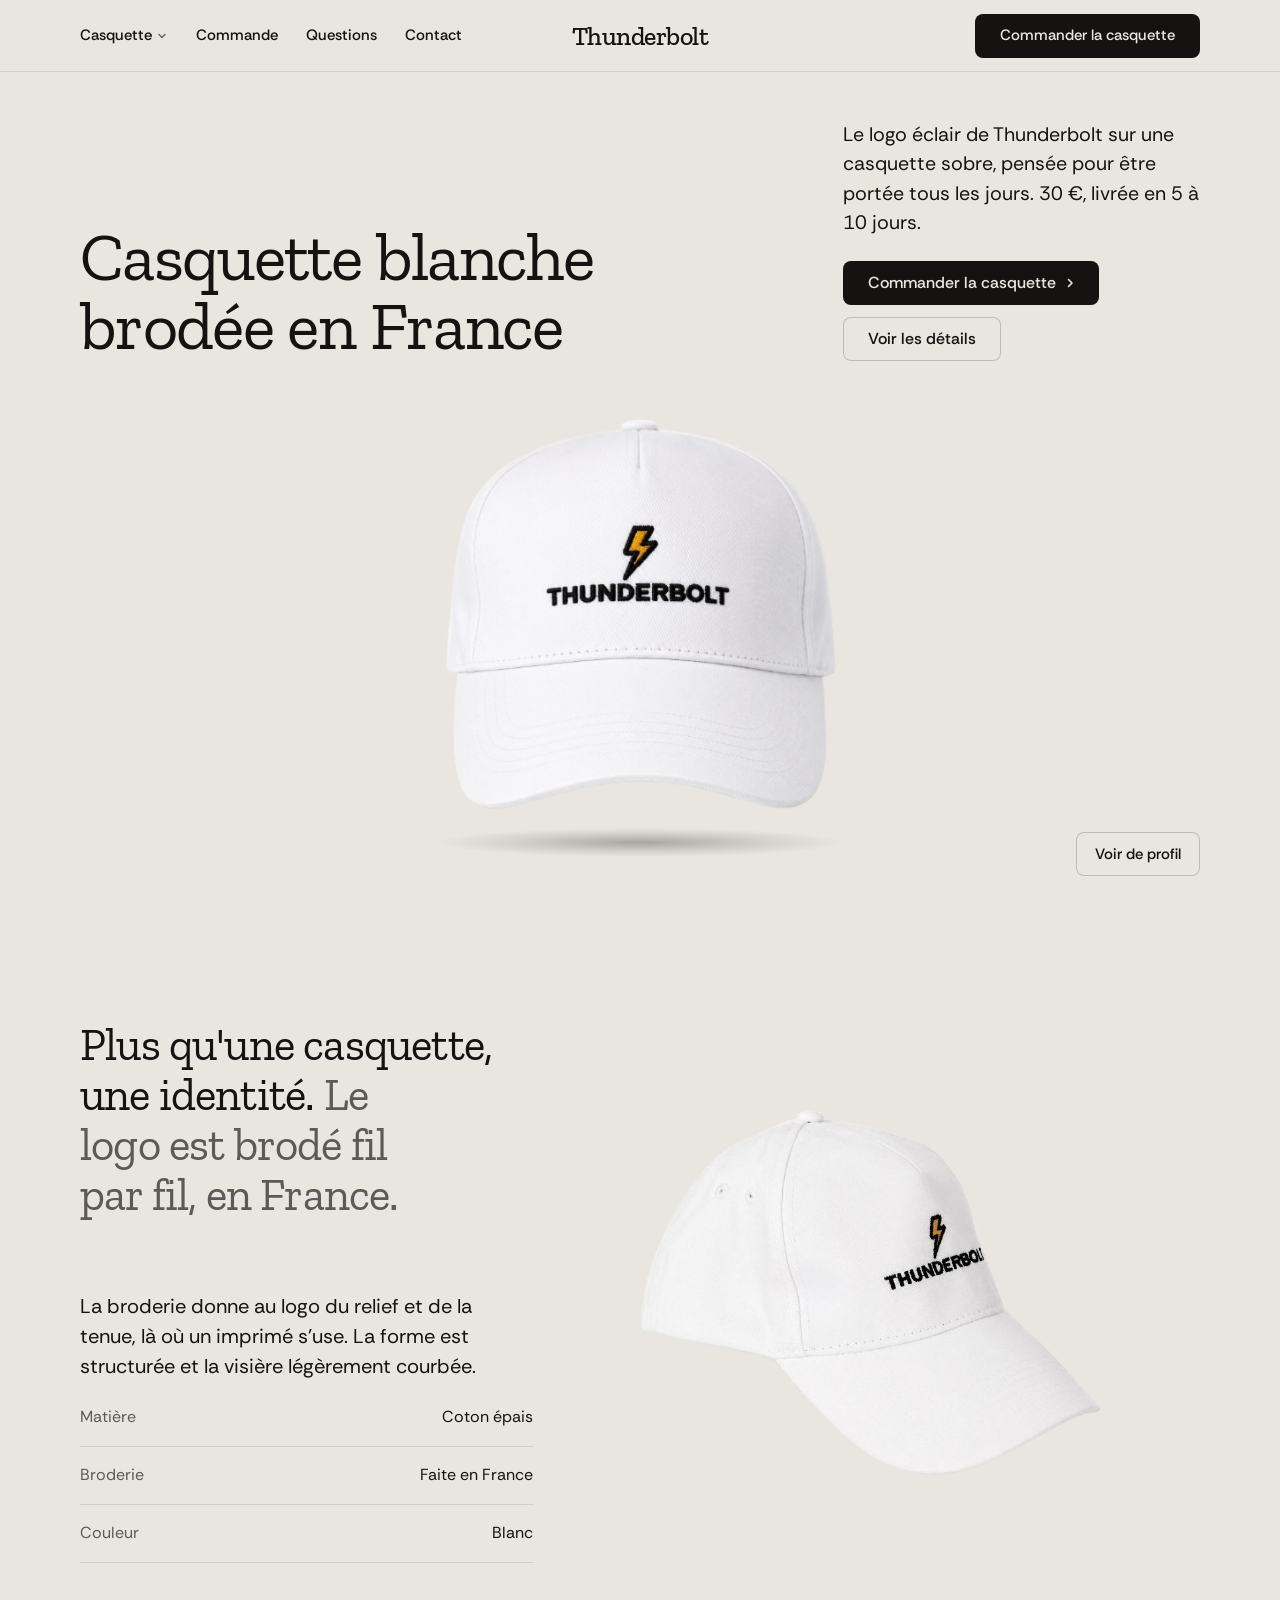
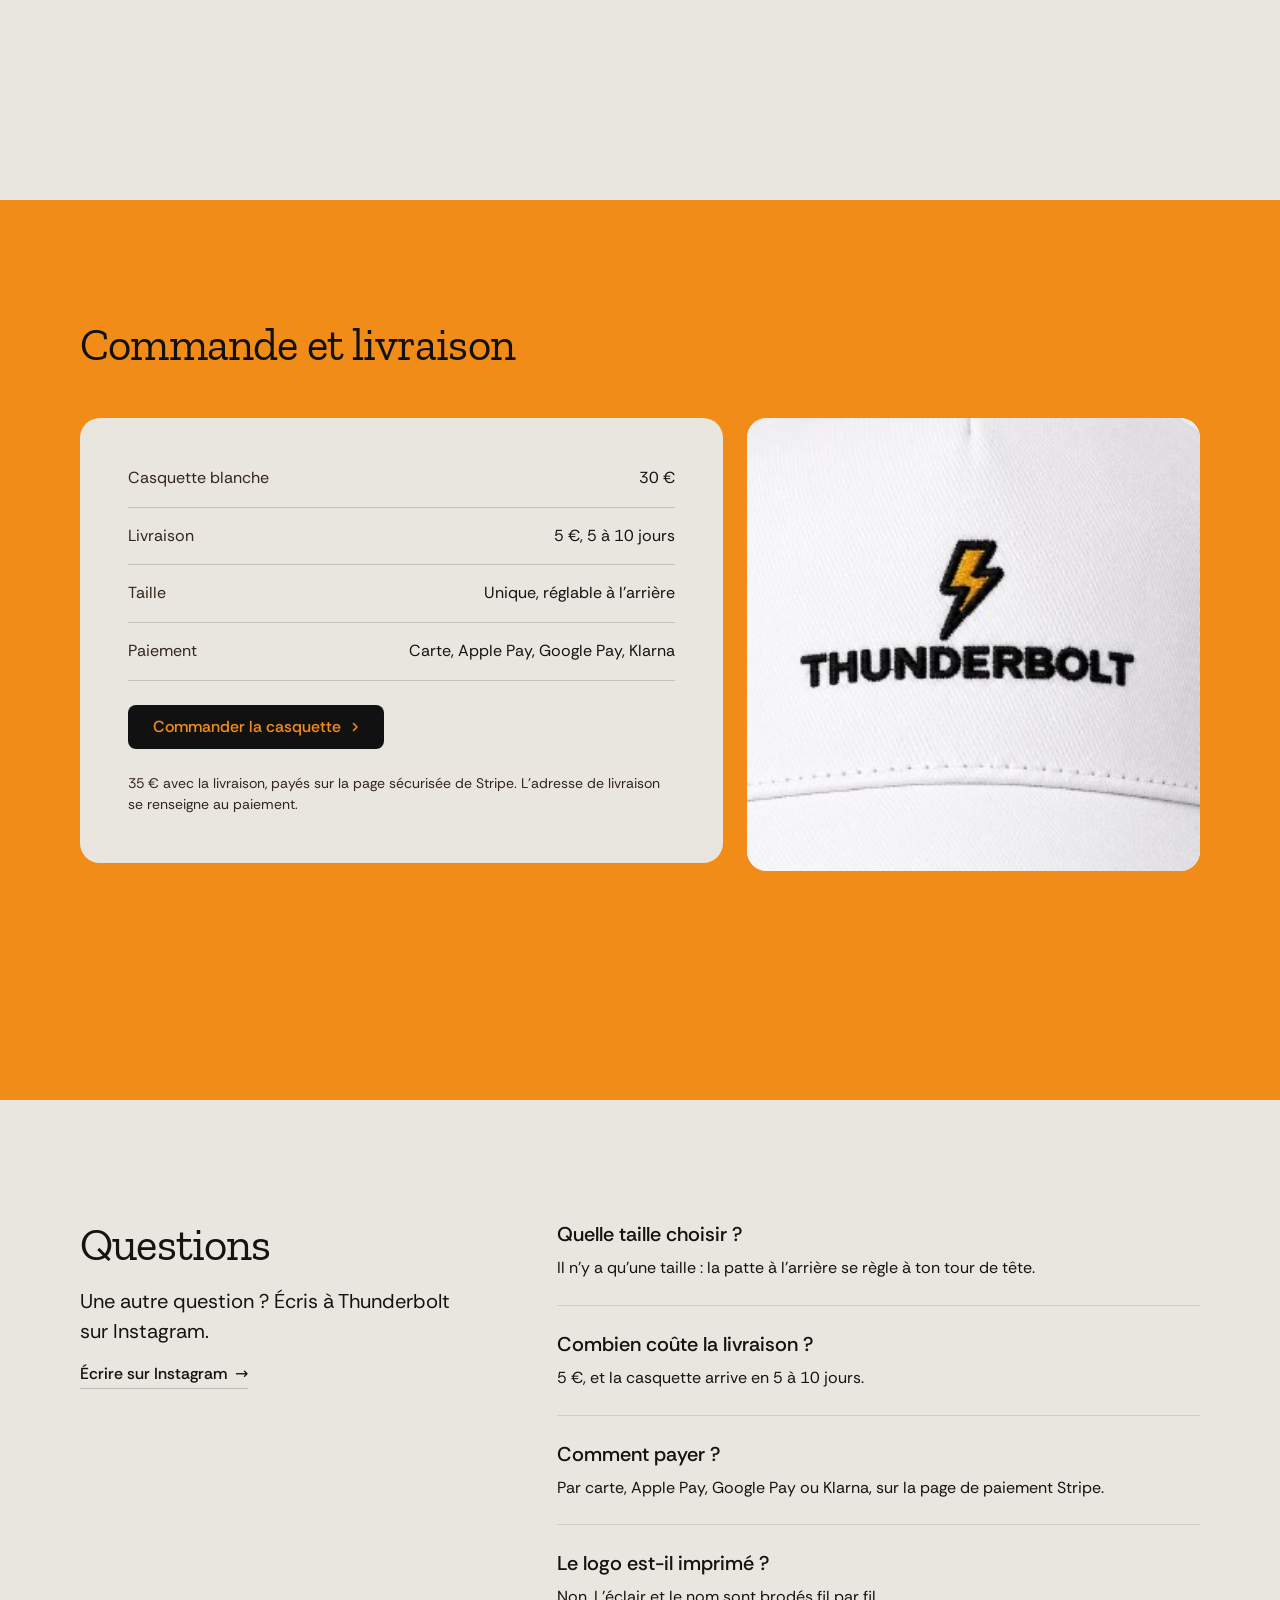
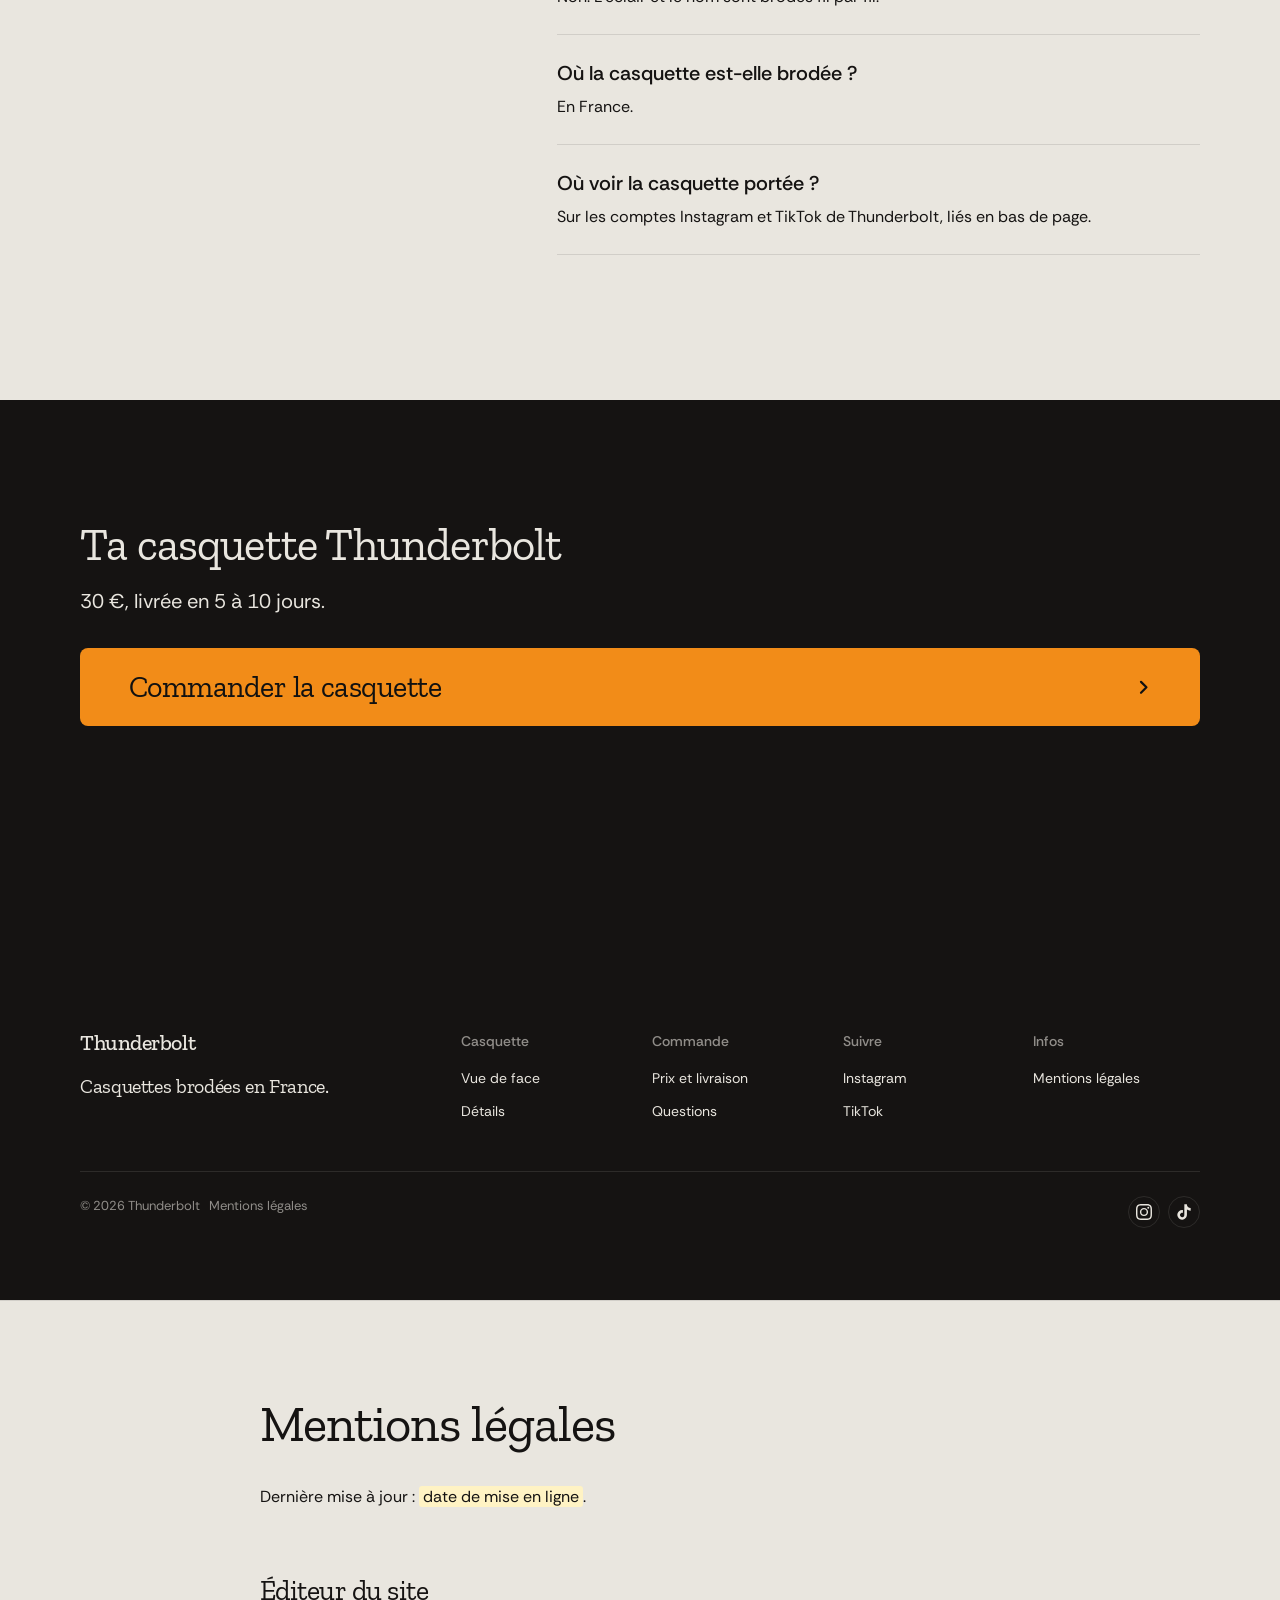
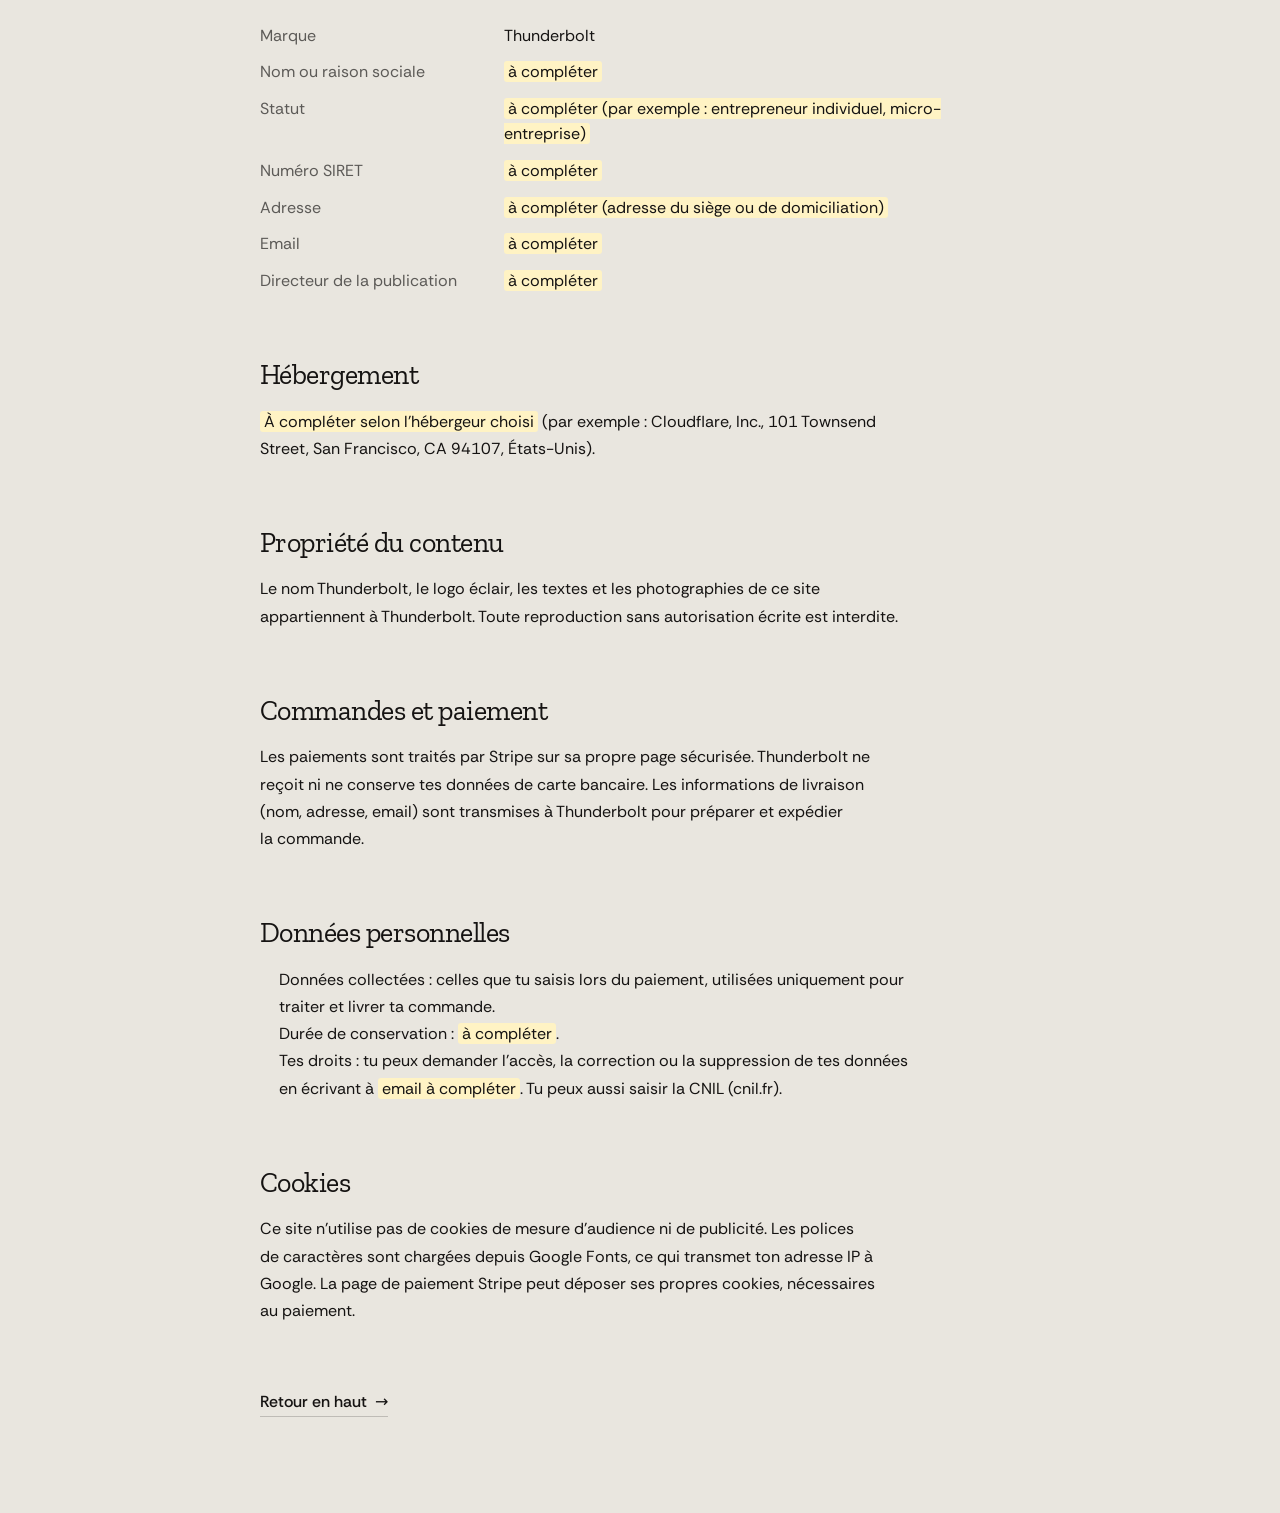
==== index.html @ 4f92c704 "Site de démo Thunderbolt (version v3, fichier unique) Co-Authored-By: Claude Opus 5.5 <noreply@anthr" ====
<!doctype html>
<html lang="fr" data-type="product" data-radius="soft" data-buttons="solid" data-motion>
<head>
<meta charset="utf-8">
<meta name="viewport" content="width=device-width, initial-scale=1, viewport-fit=cover">
<title>Thunderbolt : casquette blanche brodée en France</title>
<meta name="description" content="La casquette Thunderbolt : logo éclair brodé fil par fil, coton épais, taille unique réglable. 30 €, livrée en 5 à 10 jours.">
<meta property="og:type" content="website">
<meta property="og:title" content="Thunderbolt : casquette blanche brodée en France">
<meta property="og:description" content="Logo éclair brodé fil par fil. 30 €, livraison en 5 à 10 jours.">
<meta property="og:image" content="https://demo.shopthunderbolt.com/share.jpg">
<meta name="twitter:card" content="summary_large_image">
<meta name="robots" content="noindex">
<link rel="icon" href="[data-uri]" type="image/svg+xml">
<meta name="theme-color" content="#e9e6df">
<!-- <link rel="canonical" href="https://shopthunderbolt.com/"> once the site replaces the old one -->
<meta name="site-kind" content="other">
<meta name="page-type" content="product">
<style>
@font-face {
  font-family: 'Rethink Sans';
  font-style: normal;
  font-weight: 400 600;
  font-display: swap;
  src: url([data-uri]) format('woff2');
  unicode-range: U+0000-00FF, U+0131, U+0152-0153, U+02BB-02BC, U+02C6, U+02DA, U+02DC, U+0304, U+0308, U+0329, U+2000-206F, U+20AC, U+2122, U+2191, U+2193, U+2212, U+2215, U+FEFF, U+FFFD;
}
@font-face {
  font-family: 'Zilla Slab';
  font-style: normal;
  font-weight: 400;
  font-display: swap;
  src: url([data-uri]) format('woff2');
  unicode-range: U+0000-00FF, U+0131, U+0152-0153, U+02BB-02BC, U+02C6, U+02DA, U+02DC, U+0304, U+0308, U+0329, U+2000-206F, U+20AC, U+2122, U+2191, U+2193, U+2212, U+2215, U+FEFF, U+FFFD;
}
@font-face {
  font-family: 'Zilla Slab';
  font-style: normal;
  font-weight: 500;
  font-display: swap;
  src: url([data-uri]) format('woff2');
  unicode-range: U+0000-00FF, U+0131, U+0152-0153, U+02BB-02BC, U+02C6, U+02DA, U+02DC, U+0304, U+0308, U+0329, U+2000-206F, U+20AC, U+2122, U+2191, U+2193, U+2212, U+2215, U+FEFF, U+FFFD;
}
@font-face {
  font-family: 'Zilla Slab';
  font-style: normal;
  font-weight: 600;
  font-display: swap;
  src: url([data-uri]) format('woff2');
  unicode-range: U+0000-00FF, U+0131, U+0152-0153, U+02BB-02BC, U+02C6, U+02DA, U+02DC, U+0304, U+0308, U+0329, U+2000-206F, U+20AC, U+2122, U+2191, U+2193, U+2212, U+2215, U+FEFF, U+FFFD;
}
</style>
<style>
:root {
--p-bg: #ffffff;
--p-surface: #f4f4f4;
--p-ink: #111111;
--p-muted: #6b6b6b;
--p-accent: #1a4be0;
--p-accent-ink: #ffffff;
--p-action: #1a4be0;
--p-action-ink: #ffffff;
--p-inv-bg: #111111;
--p-inv-surface: #1c1c1c;
--p-inv-ink: #f4f4f4;
--p-inv-muted: #a3a3a3;
--p-inv-accent: #ffffff;
--p-inv-accent-ink: #111111;
--p-inv-action: #ffffff;
--p-inv-action-ink: #111111;
--ground-bg: #d9ccb7; --ground-surface: #e9e0d2; --ground-ink: #2a2622; --ground-muted: #5a534a; --ground-accent: #a8794a;
--font-display: system-ui, -apple-system, "Segoe UI", sans-serif;
--font-text: system-ui, -apple-system, "Segoe UI", sans-serif;
--font-mono: ui-monospace, "SFMono-Regular", Menlo, Consolas, monospace;
--display-weight: 400;
--display-tracking: -0.025em;
--nav: 72px;
--padt: 120px;
--padb: 72px;
--hgap: 48px;
--hpadb: 64px;
--bar: 0px;
--container: 1280px;
--gut: 80px;
--pad: var(--gut);
--gutter: 24px;
--s-1: 4px;  --s-2: 8px;  --s-3: 12px; --s-4: 16px; --s-5: 24px;
--s-6: 32px; --s-7: 48px; --s-8: 64px; --s-9: 96px; --s-10: 128px;
--section: 40px;
--section-band: 56px;
--head-gap: 48px;
--card-pad: 16px;
--card-gap: 16px;
--t-label: 13px;
--t-small: 14px;
--t-body: 16px;
--t-lead: 18px;
--t-card: 18px;
--t-h3: 24px;
--t-h2: clamp(30px, 1.72vw + 23.3px, 48px);
--t-h1: clamp(38px, 3.24vw + 25.4px, 72px);
--t-stat: clamp(28px, .952vw + 24.29px, 38px);
--r-sm: 8px;  --r-md: 12px; --r-lg: 20px; --r-btn: 8px;
--btn-h: 44px;
--btn-h-sm: 36px;
--nav-h: var(--nav);
--icon: 16px;
--ease: cubic-bezier(.2, .8, .2, 1);
--dur: 180ms;
}
html[data-radius="sharp"] { --r-sm: 4px; --r-md: 6px;  --r-lg: 8px;  --r-btn: 4px; }
html[data-radius="soft"]  { --r-sm: 8px; --r-md: 12px; --r-lg: 20px; --r-btn: 8px; }
html[data-radius="round"] { --r-sm: 10px; --r-md: 16px; --r-lg: 24px; --r-btn: 999px; }
html[data-ground="sky"]      { --ground-bg: #c6d3df; --ground-surface: #d6e0e9; --ground-ink: #25303a; --ground-muted: #4d5964; --ground-accent: #3f6a92; }
html[data-ground="sage"]     { --ground-bg: #cdd6c6; --ground-surface: #dce3d6; --ground-ink: #262d24; --ground-muted: #535b51; --ground-accent: #6c8e63; }
html[data-ground="painting"] { --ground-bg: #79a8d6; --ground-surface: #a6c4e2; --ground-ink: #16212c; --ground-muted: #273949; --ground-accent: #9c9b3c; }
html[data-radius] .card { --c-r: var(--r-lg); }
html[data-radius] .panel { --p-r: var(--r-md); }
@media (max-width: 639px) {
:root { --nav: 56px; --padt: 96px; --padb: 48px; --hgap: 40px; --hpadb: 24px; --gut: 24px; --gutter: 12px; --card-gap: 12px; --head-gap: 32px; }
}
@media (min-width: 640px) {
:root { --gut: 48px; --section: 48px; --section-band: 72px; --card-pad: 24px; }
}
@media (min-width: 1024px) {
:root { --gut: 80px; --section: 56px; --section-band: 96px; --card-gap: 24px;
--t-lead: 20px; --t-card: 20px; --t-h3: 28px; }
html[data-type="place"] { --gut: 120px; --container: 1200px; }
}
:root[data-type="place"] {
--hgap: 40px;
--t-h1: clamp(32px, 1.524vw + 26.06px, 48px);
--t-h2: clamp(24px, .762vw + 21px, 32px);
--t-h3: clamp(20px, .381vw + 18.51px, 24px);
--r-sm: 2px; --r-md: 0px; --r-lg: 0px; --r-btn: 2px;
}
:root[data-type="place"] :is(h1, .t-h1) { line-height: 1.104; }
:root[data-type="place"] :is(h2, .t-h2) { line-height: 1.25; }
@media (max-width: 639px) {
:root[data-type="place"] { --hgap: 24px; }
:root[data-type="place"] :is(h1, .t-h1) { line-height: 1.156; }
}
:root, .ground-base {
--bg: var(--p-bg); --surface: var(--p-surface); --ink: var(--p-ink); --muted: var(--p-muted);
--accent: var(--p-accent); --accent-ink: var(--p-accent-ink); --card: var(--p-surface);
--action: var(--p-action); --action-ink: var(--p-action-ink);
}
.ground-surface {
--bg: var(--p-surface); --surface: var(--p-bg); --ink: var(--p-ink); --muted: var(--p-muted);
--accent: var(--p-accent); --accent-ink: var(--p-accent-ink); --card: var(--p-bg);
--action: var(--p-action); --action-ink: var(--p-action-ink);
}
.ground-inverse {
--bg: var(--p-inv-bg); --surface: var(--p-inv-surface); --ink: var(--p-inv-ink); --muted: var(--p-inv-muted);
--accent: var(--p-inv-accent); --accent-ink: var(--p-inv-accent-ink); --card: var(--p-inv-surface);
--action: var(--p-inv-action); --action-ink: var(--p-inv-action-ink);
}
:root, .ground-base, .ground-surface, .ground-inverse {
--line: color-mix(in oklab, var(--ink) 11%, transparent);
--line-strong: color-mix(in oklab, var(--ink) 20%, transparent);
--fx-bg: var(--bg); --fx-surface: var(--surface); --fx-ink: var(--ink); --fx-muted: var(--muted);
--fx-accent: var(--accent); --fx-accent-ink: var(--accent-ink);
--ui-font: var(--font-text); --ui-mono: var(--font-mono); --ui-radius: var(--r-md);
}
.ground-base, .ground-surface, .ground-inverse { background: var(--bg); color: var(--ink); }
*, *::before, *::after { box-sizing: border-box; }
html { -webkit-text-size-adjust: 100%; scroll-padding-top: 0; scroll-behavior: auto; margin: 0; }
body {
margin: 0; background: var(--bg); color: var(--ink);
font: 400 var(--t-body)/1.55 var(--font-text);
-webkit-font-smoothing: antialiased; text-rendering: optimizeLegibility; overflow-x: clip;
}
img, svg, video, canvas { display: block; max-width: 100%; }
[hidden] { display: none !important; }
img, video { height: auto; }
a { color: inherit; text-decoration: none; }
button { font: inherit; color: inherit; }
h1, h2, h3, h4, p, ul, ol, figure, blockquote { margin: 0; }
ul, ol { padding: 0; list-style: none; }
h1, h2, h3, h4 {
font-family: var(--font-display); font-weight: var(--display-weight);
letter-spacing: var(--display-tracking); text-wrap: balance; overflow-wrap: break-word;
hyphens: auto; -webkit-hyphens: auto; hyphenate-limit-chars: 10 4 4;
}
h1, .t-h1 { font-size: var(--t-h1); line-height: 1.04; }
h2, .t-h2 { font-size: var(--t-h2); line-height: 1.1; }
h3, .t-h3 { font-size: var(--t-h3); line-height: 1.2; }
h4, .t-card { font-family: var(--font-text); font-weight: 500; font-size: var(--t-card); line-height: 1.3; letter-spacing: -0.01em; }
p { text-wrap: pretty; }
.t-lead  { font-size: var(--t-lead); line-height: 1.5; }
.t-body  { font-size: var(--t-body); line-height: 1.55; }
.t-small { font-size: var(--t-small); line-height: 1.5; }
.t-label { font-size: var(--t-label); font-weight: 500; line-height: 1.4; letter-spacing: 0.01em; }
.t-stat  { font-family: var(--font-display); font-weight: var(--display-weight); font-size: var(--t-stat);
line-height: 1; letter-spacing: var(--display-tracking); font-variant-numeric: tabular-nums; }
.muted { color: var(--muted); }
.mono  { font-family: var(--font-mono); }
.measure { max-width: 62ch; }
:focus-visible { outline: 2px solid var(--action); outline-offset: 2px; border-radius: 2px; }
::selection { background: color-mix(in oklab, var(--accent) 30%, transparent); }
.wrap, .container { width: min(100% - 2 * var(--gut), var(--container)); margin-inline: auto; padding-inline: 0; }
.grid { display: grid; grid-template-columns: repeat(12, minmax(0, 1fr)); column-gap: var(--gutter); row-gap: var(--card-gap); }
.grid > * { min-width: 0; grid-column: 1 / -1; }
.section { padding-block: var(--section); }
main > :is(section, .section), footer.closing {
position: relative; box-sizing: border-box;
height: calc(var(--h, 1) * 100vh); height: calc(var(--h, 1) * 100svh);
padding: var(--padt) 0 calc(var(--padb) + var(--bar));
}
main > :is(section, .section) > :is(.wrap, .container), footer.closing > .wrap { position: relative; z-index: 1; height: 100%; }
main > :is(section, .section) > :is(.wrap, .container):not(.grid) { display: flex; flex-direction: column; }
main > :is(section, .section) > :is(.wrap, .container).grid { align-content: start; }
main > :is(section, .section) > .wrap > .fill { flex: 1 1 0; min-height: 0; }
main > :is(section, .section).g2, footer.closing.g2 { --h: 2; }
main > :is(section, .section).g2 > :is(.wrap, .container), footer.closing.g2 > .wrap { display: grid; grid-template-rows: minmax(0, 1fr) minmax(0, 1fr); row-gap: calc(var(--padt) + var(--padb) + var(--bar)); }
main > :is(section, .section).g2 > :is(.wrap, .container) > *, footer.closing.g2 > .wrap > * { min-height: 0; align-self: start; }
main > :is(section, .section).g2 > :is(.wrap, .container) > :is(.group, .fill) { align-self: stretch; }
.group { display: flex; flex-direction: column; min-height: 0; }
@media (min-width: 1024px) {
main > :is(section, .section).g2 > .wrap > .grid:last-child,
main > :is(section, .section).g2 > .wrap > .group > .grid:last-child { align-self: stretch; flex: 1 1 auto; min-height: 0; }
}
.group > .fill { flex: 1 1 0; min-height: 0; }
@media (min-width: 640px) and (max-width: 1279px) {
main > :is(section, .section):not(.hero, .section--hero), footer.closing {
height: auto; min-height: calc(var(--h, 1) * 100vh); min-height: calc(var(--h, 1) * 100svh);
}
:where(main > :is(section, .section):not(.hero, .section--hero), footer.closing) { display: flex; flex-direction: column; }
main > :is(section, .section):not(.hero, .section--hero) > :is(.wrap, .container), footer.closing > .wrap { flex: 1 0 auto; height: auto; min-height: 0; }
}
@media (max-width: 639px) {
main > :is(section, .section):not(.hero, .section--hero), footer.closing {
height: auto; min-height: calc(var(--hm, var(--h, 1)) * 100vh); min-height: calc(var(--hm, var(--h, 1)) * 100lvh);
}
:where(main > :is(section, .section):not(.hero, .section--hero):has(> :is(.wrap, .container)), footer.closing) {
display: grid; grid-template-columns: minmax(0, 1fr); grid-template-rows: 1fr; grid-auto-rows: auto;
}
main > :is(section, .section):not(.hero, .section--hero) > :is(.wrap, .container), footer.closing > .wrap { height: auto; }
main > :is(section, .section).g2m, footer.closing.g2m { --hm: 2; }
main > :is(section, .section).g2m > :is(.wrap, .container), footer.closing.g2m > .wrap { display: grid; grid-template-rows: minmax(0, 1fr) minmax(0, 1fr); row-gap: calc(var(--padt) + var(--padb) + var(--bar)); }
main > :is(section, .section).g2:not(.g2m) > :is(.wrap, .container) { display: flex; row-gap: var(--s-6); }
main > :is(section, .section).g2:not(.g2m) > :is(.wrap, .container) > :last-child { margin-block: auto; }
main > :is(section, .section).g2:not(.g2m) > :is(.wrap, .container) > * { align-self: stretch; }
}
main > :is(section, .section) > :is(img, video, canvas, picture).layer,
footer.closing > :is(img, video, canvas, picture).layer {
position: absolute; inset: 0; z-index: 0; width: 100%; height: 100%; max-width: none; object-fit: cover; object-position: var(--pos, 50% 50%);
}
main > :is(section, .section) > picture.layer > img { width: 100%; height: 100%; object-fit: cover; }
main > :is(.hero, .section--hero) {
height: 100vh; height: 100svh; min-height: 0;
padding: calc(var(--nav) + var(--photo, 0px) + var(--hgap)) 0 calc(var(--hpadb) + var(--bar));
}
:is(.hero, .section--hero) > .wrap { height: 100%; display: grid; grid-template-rows: minmax(0, 1fr) auto; row-gap: var(--s-7); }
:is(.hero, .section--hero) > .wrap > .hero-text { min-height: 0; }
@media (max-width: 639px) {
main > :is(.hero, .section--hero) { height: auto; min-height: 100vh; min-height: 100svh; }
main > :is(.hero, .section--hero):has(> :is(.wrap, .container)) { display: grid; grid-template-columns: minmax(0, 1fr); grid-template-rows: 1fr; grid-auto-rows: auto; }
main > :is(.hero, .section--hero) > :is(.wrap, .container) { height: auto; }
}
:is(.hero, .section--hero) > .wrap > .hero-strip { grid-row: 2; max-height: 96px; }
@media (max-width: 639px) { :is(.hero, .section--hero) > .wrap > .hero-strip { display: none; } }
.section--hero .section-head { max-width: 860px; }
.hero-text.hero-split { height: 100%; align-items: stretch; }
.hero-split > .hero-copy { align-self: start; }
.hero-split > .hero-visual { position: relative; min-height: 0; height: 100%; }
@media (max-width: 1023px) {
.hero-text.hero-split { display: flex; flex-direction: column; gap: var(--s-6); }
.hero-split > .hero-visual { flex: 1 1 0; min-height: 200px; height: auto; }
}
.hero-copy > * + * { margin-top: var(--s-5); }
.hero-copy > h1:first-child { text-box: trim-start cap alphabetic; }
.hero-copy > .btn-row { margin-top: var(--s-6); }
@media (min-width: 1024px) {
.hero-split > .hero-copy { height: 100%; display: flex; flex-direction: column; }
.hero-split > .hero-copy > .hero-facts { margin-top: auto; }
}
.hero-facts { display: grid; grid-template-columns: repeat(3, minmax(0, 1fr)); gap: var(--s-5) var(--gutter); margin: 0; }
.hero-facts > div { display: grid; gap: var(--s-1); align-content: start; }
.hero-facts dt { font-size: var(--t-small); color: var(--muted); }
.hero-facts dd { margin: 0; font-weight: 500; }
@media (max-width: 1023px) { .hero-facts { display: none; } }
.hero-notice { font-size: var(--t-small); font-weight: 500; color: var(--ink); }
.hero-notice b, .hero-notice strong { font-weight: 500; color: var(--accent); }
.hero-copy > .hero-notice + h1 { margin-top: var(--s-5); }
@media (max-width: 639px) {
.grid > .tile:is(.span-3, .span-4) { grid-column: auto / span 6; }
.grid > .tile:is(.span-3, .span-4):nth-child(odd of .tile):nth-last-child(1 of .tile) { grid-column: 1 / -1; }
.grid > .tile:is(.span-3, .span-4) .tile__head { flex-wrap: wrap; gap: 0 var(--s-2); }
}
@media (max-width: 639px) { .grid:has(> .card--open) { row-gap: var(--s-6); } }
@media (max-width: 639px) { main > :is(section, .section).g2 .card--open > .panel { --p-h: 180px; } }
@media (min-width: 640px) and (max-width: 1023px) {
.grid > .card.span-3:not(:has(> .panel)), .grid > .card.span-6:not(:has(> .panel)) { grid-column: auto / span 6; }
@media (min-width: 720px) {
.grid > .card.span-6:has(> .panel):not(.card--split) { grid-column: auto / span 6; }
.grid > .card.span-6:has(> .panel):not(.card--split):nth-child(odd of .card.span-6):nth-last-child(1 of .card.span-6) { grid-column: 1 / -1; }
}
.grid > .tile:is(.span-3, .span-4, .span-6) { grid-column: auto / span 6; }
.grid > .tile:is(.span-3, .span-4, .span-6):nth-child(odd of .tile):nth-last-child(1 of .tile) { grid-column: 1 / -1; }
}
@media (min-width: 1024px) {
.span-2  { grid-column: auto / span 2; }
.span-3  { grid-column: auto / span 3; }
.span-4  { grid-column: auto / span 4; }
.span-5  { grid-column: auto / span 5; }
.span-6  { grid-column: auto / span 6; }
.span-7  { grid-column: auto / span 7; }
.span-8  { grid-column: auto / span 8; }
.span-9  { grid-column: auto / span 9; }
.span-10 { grid-column: auto / span 10; }
.span-12 { grid-column: auto / span 12; }
.start-1 { grid-column-start: 1; } .start-2 { grid-column-start: 2; } .start-3 { grid-column-start: 3; }
.start-5 { grid-column-start: 5; } .start-6 { grid-column-start: 6; } .start-7 { grid-column-start: 7; }
.start-4 { grid-column-start: 4; } .start-8 { grid-column-start: 8; } .start-9 { grid-column-start: 9; }
.start-10 { grid-column-start: 10; }
.grid--middle, .grid--top { align-items: start; }
}
.grid:is(.grid--middle, .grid--top) > .card { align-self: stretch; }
@media (min-width: 1024px) and (max-width: 1279px) {
.grid > .card.span-4:has(> .panel) { grid-column: auto / span 6; }
.grid > .card.span-8:has(> .panel),
.grid > .card.span-4:has(> .panel):nth-child(odd of .card.span-4):nth-last-child(1 of .card.span-4) { grid-column: 1 / -1; }
}
.section-head { max-width: 760px; margin-bottom: var(--head-gap); display: grid; gap: var(--s-4); }
.section-head--center { text-align: left; justify-items: start; }
.section-head--split { max-width: none; display: flex; align-items: end; justify-content: space-between; gap: var(--s-5); flex-wrap: wrap; }
.section-head--split > div { display: grid; gap: var(--s-4); max-width: 760px; }
.section-head p { color: var(--ink); font-size: var(--t-lead); line-height: 1.5; max-width: 60ch; }
.section-head--row { max-width: none; display: flex; align-items: end; justify-content: space-between; gap: var(--s-5); flex-wrap: wrap; }
.section-head--row > div { display: grid; gap: var(--s-4); max-width: 760px; }
.section--hero .section-head--row { max-width: none; }
.btn {
display: inline-flex; align-items: center; justify-content: center; gap: var(--s-2);
height: var(--btn-h); padding: 0 var(--s-5); border-radius: var(--r-btn); border: 1px solid transparent;
font: 500 var(--t-body)/1 var(--font-text); letter-spacing: 0; white-space: nowrap; cursor: pointer;
transition: background-color var(--dur) var(--ease), color var(--dur) var(--ease), border-color var(--dur) var(--ease), text-decoration-color var(--dur) var(--ease);
}
.btn--primary { background: var(--action); color: var(--action-ink); }
.btn--primary:hover { background: color-mix(in oklab, var(--action) 86%, var(--ink)); }
.ground-brand .btn--primary:hover { background: color-mix(in oklab, var(--action) 88%, var(--bg)); }
.btn--secondary { background: var(--bg); color: var(--ink); border-color: var(--line-strong); }
.btn--secondary:hover { background: color-mix(in oklab, var(--bg) 94%, var(--ink)); border-color: color-mix(in oklab, var(--ink) 35%, transparent); }
.btn--sm { height: var(--btn-h-sm); padding: 0 var(--s-4); font-size: var(--t-small); }
html[data-buttons="pill"] { --r-btn: 999px; }
html[data-buttons="block"] { --r-btn: 2px; --btn-h: 48px; }
html:is([data-buttons="pill"], [data-buttons="tonal"]) .btn--secondary { background: color-mix(in oklab, var(--ink) 8%, var(--bg)); border-color: transparent; }
html:is([data-buttons="pill"], [data-buttons="tonal"]) .btn--secondary:hover { background: color-mix(in oklab, var(--ink) 14%, var(--bg)); border-color: transparent; }
html:is([data-buttons="arrow"], [data-buttons="block"]) .btn--secondary {
background: none; border-color: transparent; padding-inline: var(--s-2);
text-decoration: underline; text-underline-offset: 4px; text-decoration-color: var(--line-strong);
}
html:is([data-buttons="arrow"], [data-buttons="block"]) .btn--secondary:hover { background: none; border-color: transparent; text-decoration-color: currentColor; }
html[data-buttons="pill"] .btn--primary::after,
html[data-buttons="arrow"] :is(.btn--primary, .btn--secondary)::after {
content: ""; flex: none; width: 12px; height: 12px; margin-right: -2px; background: currentColor;
-webkit-mask: var(--btn-glyph) center / contain no-repeat; mask: var(--btn-glyph) center / contain no-repeat;
transition: transform var(--dur) var(--ease);
}
html[data-buttons="pill"] { --btn-glyph: url("data:image/svg+xml,%3Csvg xmlns='http://www.w3.org/2000/svg' viewBox='0 0 12 12'%3E%3Cpath d='M4.5 2.5 8 6l-3.5 3.5' fill='none' stroke='black' stroke-width='1.6' stroke-linecap='round' stroke-linejoin='round'/%3E%3C/svg%3E"); }
html[data-buttons="arrow"] { --btn-glyph: url("data:image/svg+xml,%3Csvg xmlns='http://www.w3.org/2000/svg' viewBox='0 0 12 12'%3E%3Cpath d='M1.5 6h8.5M6.5 2.5 10 6l-3.5 3.5' fill='none' stroke='black' stroke-width='1.5' stroke-linecap='round' stroke-linejoin='round'/%3E%3C/svg%3E"); }
@media (hover: hover) and (pointer: fine) { html:is([data-buttons="pill"], [data-buttons="arrow"]) .btn:hover::after { transform: translateX(3px); } }
.btn:active { transform: translateY(1px) scale(.985); }
.btn--arrow::after { content: "\2192"; transition: transform var(--dur) var(--ease); }
@media (hover: hover) and (pointer: fine) { .btn--arrow:hover::after { transform: translateX(3px); } }
.m-arrow { flex: none; width: 12px; height: 12px; margin-right: -2px; overflow: visible;
fill: none; stroke: currentColor; stroke-width: 1.6; stroke-linecap: round; stroke-linejoin: round; }
.btn--xl .m-arrow { width: 0.62em; height: 0.62em; stroke-width: 1.4; }
:is(.btn, .link, .pill):has(> .m-arrow)::after { content: none; display: none; }
.btn-row { display: flex; flex-wrap: wrap; gap: var(--s-3); align-items: center; }
.section-head--center .btn-row { justify-content: center; }
@media (max-width: 639px) {
.btn-row { flex-direction: column; align-items: stretch; width: 100%; justify-self: stretch; }
.btn-row > .btn--secondary { background: none; border-color: transparent; text-decoration: underline; text-underline-offset: 4px; text-decoration-color: var(--line-strong); }
.section-head--split > .btn { width: 100%; }
}
.link { display: inline-flex; align-items: center; gap: var(--s-2); font-weight: 500; color: var(--ink);
text-decoration: underline; text-decoration-color: var(--line-strong); text-underline-offset: 4px;
transition: text-decoration-color var(--dur) var(--ease); }
.link:hover { text-decoration-color: currentColor; }
.link::after { content: "\2192"; display: inline-block; text-decoration: none; transition: transform var(--dur) var(--ease); }
@media (hover: hover) and (pointer: fine) { .link:hover::after { transform: translateX(3px); } }
.pill { display: inline-flex; align-items: center; gap: var(--s-2); height: 32px; padding: 0 var(--s-3);
border-radius: 999px; border: 1px solid var(--line); background: var(--card);
font-size: var(--t-label); color: var(--ink); }
.pill .muted { color: var(--muted); }
.card {
display: flex; flex-direction: column; gap: var(--s-2); min-width: 0;
background: var(--card); border: 1px solid var(--line); border-radius: var(--r-lg); padding: var(--card-pad);
}
.card > h3, .card > h4, .card--plan h3 { font-family: var(--font-text); font-weight: 500; font-size: var(--t-card); line-height: 1.3; letter-spacing: -0.01em; }
.card > p { color: var(--ink); font-size: var(--t-body); max-width: 52ch; }
.card.card--open { --c-pad: 0px; background: none; border: 0; box-shadow: none; padding: 0; overflow: visible; }
.card.card--open > .panel { margin: var(--s-5) 0 0; border-radius: var(--r-lg); }
.card.card--open > .panel--top { margin: 0 0 var(--s-5); }
.card--plan.is-featured { border-color: var(--action); box-shadow: inset 0 0 0 1px var(--action); }
.card.card--plan { gap: var(--s-4); }
:not(.card) > .panel { border-radius: var(--p-r, var(--r-md)); }
.menu-card .panel { --p-h: 160px; }
.frame {
position: relative; isolation: isolate; overflow: clip; display: flex; align-items: center; justify-content: center;
background: var(--surface); border-radius: var(--r-lg); border: 1px solid var(--line);
padding: clamp(var(--s-4), 4vw, var(--s-7));
}
.frame::before { content: ""; flex: none; width: 0; padding-top: var(--ratio, 0px); }
.frame > :not(canvas, .stage, .loop-pause, .frame__fx, .frame__img, [data-print], [data-scene], .print3d) { position: relative; max-width: 100%; min-width: 0; }
.frame--photo { padding: 0; border: 0; }
.frame--fill { height: 100%; }
@media (max-width: 1023px) {
.grid.fill:has(> .frame--fill) { display: flex; flex-direction: column; gap: var(--s-6); }
.grid.fill > .frame--fill { flex: 1 1 0; height: auto; min-height: 200px; }
}
.split-col { display: flex; flex-direction: column; gap: var(--s-5); }
@media (min-width: 1024px) { .split-col { height: 100%; } .split-col > .split-col__end { margin-top: auto; } }
:is(.frame, .panel) > .frame__img { position: absolute; inset: 0; z-index: 0; width: 100%; height: 100%; max-width: none; object-fit: cover; }
.frame--portrait { --ratio: 125%; }
.frame--stage { --ratio: 50%; }
@media (max-width: 639px) { .frame--stage, .frame--portrait { --ratio: 120%; } }
.frame--hero { padding: clamp(24px, 5vw, 64px); }
.frame--split { --ratio: 80%; }
.frame--square { --ratio: 100%; }
.frame--cta { min-height: 420px; }
.frame--cta, .frame--lit {
border-color: transparent; background: var(--ground-bg); color: var(--ground-ink);
--bg: var(--ground-surface); --surface: var(--ground-surface); --ink: var(--ground-ink); --muted: var(--ground-muted);
--action: var(--ground-ink); --action-ink: var(--ground-surface);
--line: color-mix(in oklab, var(--ground-ink) 12%, transparent); --line-strong: color-mix(in oklab, var(--ground-ink) 24%, transparent);
}
.frame > .frame__fx { position: absolute; inset: 0; z-index: 0; }
html:not([data-tone="dark"]) :is(.frame--cta, .frame--lit, .footer--statement) { --action: var(--p-action); --action-ink: var(--p-action-ink); }
.frame--photo:has(> .card) { padding: clamp(var(--s-5), 5vw, var(--s-8)) clamp(var(--s-4), 4vw, var(--s-7)); }
.frame--photo > .card { position: relative; z-index: 1; width: min(100%, 480px); }
.frame--cta > .frame__fx { opacity: .85; }
.frame--lit > .frame__text { z-index: 2; align-self: flex-end; margin-right: auto; width: min(100%, 360px); display: grid; gap: var(--s-5); }
.frame--lit { --ratio: 50%; }
@media (max-width: 639px) { .frame--lit { --ratio: 150%; } .frame--lit > .frame__text { align-self: flex-start; } }
@media (max-width: 639px) { .frame--split { --ratio: 100%; } }
.frame > .stage > .at-rise { --ax: max(24px, calc(50% - var(--w, 64%) / 2)); }
.frame--hero > .stage > .at-rise { --ax: max(24px, calc(50% - var(--pair, var(--w, 64%)) / 2)); }
.frame--hero > .stage > .at-over { --bx: max(24px, calc(50% - var(--pair, 800px) / 2)); }
@media (max-width: 1023px) { .frame--hero > .stage > .at-rise { --ax: max(24px, calc(50% - var(--w, 64%) / 2)); } }
.frame:has(> .stage) { padding: 0; }
.frame--hero:has(> .stage) { aspect-ratio: 16 / 7; }
@media (max-width: 1023px) {
.frame--hero:has(> .stage) { aspect-ratio: 3 / 2; }
}
@media (min-width: 640px) and (max-width: 1023px) and (orientation: portrait) {
.frame--hero:has(> .stage) { aspect-ratio: 4 / 3; }
}
@media (max-width: 1023px) {
.frame--hero > .stage > :is(.at-over, .at-over-l) { display: none; }
}
@media (min-width: 1024px) and (max-width: 1279px) {
.frame--split > .stage > :is(.at-over, .at-over-l) { display: none; }
}
@media (max-width: 639px) {
.frame--hero:has(> .stage) { aspect-ratio: 1; }
.frame > .stage > :is(.at-over, .at-over-l) { display: none; }
}
.stage > .at-center { width: calc(100% - 48px); max-width: var(--w, 288px); }
.stage > .at-center > :is([data-ui], .ui) { width: 100%; max-width: none; }
.stage > .to-edge > .ui-doc > .ui-doc__page { min-height: 100%; }
.hero-stage { container: hero-stage / inline-size; width: 100%; }
.hero-stage__row { display: flex; align-items: center; justify-content: center; gap: var(--s-5); }
.hero-stage__row > * { flex: none; max-width: 100%; }
@container hero-stage (max-width: 1060px) { .hero-stage__row > :nth-child(n + 3) { display: none; } }
@container hero-stage (max-width: 740px)  { .hero-stage__row > :nth-child(n + 2) { display: none; } }
.loop-pause {
position: absolute; right: 12px; bottom: 12px; z-index: 6; display: grid; place-items: center;
width: 32px; height: 32px; margin: 0; padding: 0; border-radius: 50%; cursor: pointer;
border: 1px solid color-mix(in oklab, var(--ink) 16%, transparent); background: var(--bg); color: var(--ink);
box-shadow: 0 1px 2px rgb(0 0 0 / .12), 0 4px 12px -4px rgb(0 0 0 / .28);
}
.loop-pause::before { content: ""; position: absolute; inset: -6px; border-radius: 50%; }
.loop-pause svg { width: 14px; height: 14px; fill: currentColor; }
@media (prefers-reduced-motion: reduce) { .loop-pause { display: none; } }
.nav {
position: fixed; inset: 0 0 auto 0; z-index: 50; height: var(--nav);
background: var(--bg); color: var(--ink); border-bottom: 1px solid var(--line);
}
.nav__bar { height: 100%; display: flex; align-items: center; gap: var(--s-8); }
.nav__logo { display: inline-flex; align-items: center; gap: var(--s-2); font: 500 22px/1 var(--font-display); letter-spacing: -0.02em; flex: none; }
@media (max-width: 639px) { .nav__logo { font-size: 20px; } }
.nav__logo svg, .nav__logo img { height: 24px; width: auto; }
.mark { display: inline-block; flex: none; width: 22px; height: 22px; background: var(--accent);
-webkit-mask: var(--mark) center / contain no-repeat; mask: var(--mark) center / contain no-repeat; }
.mark[data-mark="dots"]  { --mark: url("data:image/svg+xml,%3Csvg xmlns='http://www.w3.org/2000/svg' viewBox='0 0 24 24'%3E%3Ccircle cx='6.5' cy='6.5' r='4.5'/%3E%3Ccircle cx='17.5' cy='6.5' r='4.5'/%3E%3Ccircle cx='6.5' cy='17.5' r='4.5'/%3E%3Crect x='13' y='13' width='9' height='9' rx='1.5'/%3E%3C/svg%3E"); }
.mark[data-mark="arc"]   { --mark: url("data:image/svg+xml,%3Csvg xmlns='http://www.w3.org/2000/svg' viewBox='0 0 24 24'%3E%3Cpath d='M2.5 21.5V12a9.5 9.5 0 0 1 19 0v9.5h-6V12a3.5 3.5 0 0 0-7 0v9.5z'/%3E%3C/svg%3E"); }
.mark[data-mark="ring"]  { --mark: url("data:image/svg+xml,%3Csvg xmlns='http://www.w3.org/2000/svg' viewBox='0 0 24 24'%3E%3Cpath fill-rule='evenodd' d='M12 2a10 10 0 1 1 0 20 10 10 0 0 1 0-20zm0 5.5a4.5 4.5 0 1 0 0 9 4.5 4.5 0 0 0 0-9z'/%3E%3C/svg%3E"); }
.mark[data-mark="petal"] { --mark: url("data:image/svg+xml,%3Csvg xmlns='http://www.w3.org/2000/svg' viewBox='0 0 24 24'%3E%3Ccircle cx='12' cy='6.6' r='5'/%3E%3Ccircle cx='17.4' cy='12' r='5'/%3E%3Ccircle cx='12' cy='17.4' r='5'/%3E%3Ccircle cx='6.6' cy='12' r='5'/%3E%3Ccircle cx='12' cy='12' r='4'/%3E%3C/svg%3E"); }
.mark[data-mark="leaf"]  { --mark: url("data:image/svg+xml,%3Csvg xmlns='http://www.w3.org/2000/svg' viewBox='0 0 24 24'%3E%3Cpath d='M3 21C3 10 10 3 21 3c0 11-7 18-18 18z'/%3E%3C/svg%3E"); }
.mark[data-mark="stack"] { --mark: url("data:image/svg+xml,%3Csvg xmlns='http://www.w3.org/2000/svg' viewBox='0 0 24 24'%3E%3Crect x='2' y='2.5' width='20' height='5.5' rx='2.75'/%3E%3Crect x='2' y='9.25' width='14' height='5.5' rx='2.75'/%3E%3Crect x='2' y='16' width='8' height='5.5' rx='2.75'/%3E%3C/svg%3E"); }
.mark.mark--initial { -webkit-mask: none; mask: none; display: inline-grid; place-items: center; border-radius: calc(var(--r-sm) * 0.75);
color: var(--accent-ink); font: var(--display-weight, 400) 13px/1 var(--font-display); letter-spacing: 0; }
.footer__mark .mark, .footer .nav__logo .mark { width: 0.8em; height: 0.8em; margin-right: 0.18em; vertical-align: -0.04em; }
.footer__mark .mark--initial, .footer .nav__logo .mark--initial { width: 1em; height: 1em; font-size: 0.6em; }
.nav--split .nav__logo .mark--initial { width: 26px; height: 26px; font-size: 15px; }
.nav__links { display: flex; align-self: stretch; gap: var(--s-1); flex: 1; min-width: 0; }
.nav__item { display: flex; align-items: center; height: 100%; }
.nav__link {
position: relative; display: inline-flex; align-items: center; gap: var(--s-1); height: 36px; padding: 0 var(--s-3); border-radius: var(--r-sm);
font-size: 15px; font-weight: 500; color: var(--ink); white-space: nowrap; transition: background-color var(--dur) var(--ease), color var(--dur) var(--ease);
}
@media (min-width: 1024px) and (max-width: 1279px) {
.nav__bar { gap: var(--s-6); }
.nav__link { padding: 0 var(--s-2); }
.nav__link::before, .nav__link[aria-current="page"]::after { left: var(--s-2); right: var(--s-2); }
.nav__links { gap: 0; }
}
.nav__link::before { content: ""; position: absolute; left: var(--s-3); right: var(--s-3); bottom: -2px; height: 2px; border-radius: 2px; background: currentColor;
transform: scaleX(0); transform-origin: right; transition: transform var(--dur) var(--ease); pointer-events: none; }
.nav__link:hover::before, .nav__link:focus-visible::before, .nav__item:hover > .nav__link::before, .nav__item:focus-within > .nav__link::before { transform: scaleX(1); transform-origin: left; }
.nav__actions > .nav__link::before { left: var(--s-2); right: var(--s-2); }
.nav__link .chev { width: 12px; height: 12px; opacity: .6; transition: transform var(--dur) var(--ease); }
.nav__link[aria-current="page"]::after { content: ""; position: absolute; left: var(--s-3); right: var(--s-3); bottom: -2px; height: 2px; border-radius: 2px; background: currentColor; }
.nav__expand { display: none; }
.nav__actions { display: flex; align-items: center; gap: var(--s-4); flex: none; }
.nav__actions .btn { height: var(--btn-h); padding-inline: var(--s-5); font-size: 15px; }
.nav__actions > .nav__link { padding-inline: var(--s-2); }
.nav__toggle { display: none; }
.nav__menu {
position: absolute; left: 0; right: 0; top: 100%; background: var(--bg); color: var(--ink);
border-top: 1px solid var(--line); border-bottom: 1px solid var(--line);
padding: var(--s-7) 0 var(--s-8); opacity: 0; visibility: hidden; transform: translateY(-6px);
transition: opacity 120ms var(--ease), transform 120ms var(--ease), visibility 0s linear 120ms;
}
@media (min-width: 1024px) {
.nav__item:hover > .nav__menu, .nav__item:focus-within > .nav__menu {
opacity: 1; visibility: visible; transform: none; transition-duration: 200ms, 200ms, 0s; transition-delay: 150ms, 150ms, 150ms;
}
.nav__item:hover > .nav__link .chev, .nav__item:focus-within > .nav__link .chev { transform: rotate(180deg); }
}
.menu-col { display: grid; gap: var(--s-2); align-content: start; }
.menu-col > .t-label { color: var(--muted); margin-bottom: var(--s-2); }
.menu-col a { display: grid; gap: var(--s-1); padding: var(--s-2) 0; font-weight: 500; }
.menu-col a span { font-weight: 400; color: var(--muted); font-size: var(--t-small); }
.menu-col a:hover { color: var(--action); }
.menu-card { display: grid; gap: var(--s-3); }
.menu-card .panel { --ratio: 56.25%; }
@media (max-width: 1023px) {
.nav__links, .nav__actions { display: none; }
.nav__toggle {
display: inline-grid; place-items: center; margin-left: auto; width: 44px; height: 44px; border-radius: var(--r-btn);
border: 1px solid var(--line-strong); background: transparent; color: var(--ink); cursor: pointer; flex: none;
}
.nav.is-open .nav__links {
display: flex; flex-direction: column; position: fixed; top: var(--nav); left: 0; right: 0; bottom: 0;
padding: var(--s-4) var(--gut) calc(var(--btn-h) * 2 + 56px); background: var(--bg); overflow-y: auto; gap: 0;
}
.nav.is-open .nav__item { display: grid; grid-template-columns: 1fr auto; height: auto; border-bottom: 1px solid var(--line); }
.nav.is-open .nav__link { height: 56px; padding: 0; font-size: 20px; background: none; }
.nav.is-open .nav__link[aria-current="page"]::after { left: 0; right: auto; width: 24px; bottom: 10px; }
.nav.is-open .nav__link::before { display: none; }
.nav.is-open .nav__link .chev { display: none; }
.nav.is-open .nav__expand {
display: inline-grid; place-items: center; width: 44px; height: 56px; border: 0; background: none; color: var(--ink); cursor: pointer;
}
.nav__expand svg { width: 16px; height: 16px; transition: transform var(--dur) var(--ease); }
.nav__item.is-expanded .nav__expand svg { transform: rotate(180deg); }
.nav.is-open .nav__menu {
position: static; grid-column: 1 / -1; display: none; opacity: 1; visibility: visible; transform: none;
box-shadow: none; border: 0; padding: 0 0 var(--s-4);
}
.nav.is-open .nav__item.is-expanded .nav__menu { display: block; }
.nav.is-open .nav__menu :is(.container, .wrap) { width: 100%; }
.nav.is-open .nav__menu .grid { row-gap: var(--s-4); }
.nav.is-open .menu-card { display: grid; gap: var(--s-1); padding: var(--s-2) 0; }
.nav.is-open .menu-card .panel { display: none; }
.nav.is-open .nav__actions {
display: grid; gap: var(--s-2); position: fixed; left: 0; right: 0; bottom: 0; z-index: 51;
padding: var(--s-4) var(--gut) calc(var(--s-4) + env(safe-area-inset-bottom)); background: var(--bg); border-top: 1px solid var(--line);
}
.nav.is-open .nav__actions .btn { width: 100%; height: 48px; font-size: var(--t-body); }
.nav.is-open .nav__actions .nav__link { display: inline-flex; order: 2; justify-content: center; height: var(--btn-h); font-size: var(--t-body); }
body.nav-locked { overflow: hidden; }
}
@media (max-width: 1023px) {
.nav__bar { gap: var(--s-3); }
.nav:not(.is-open) .nav__actions { display: flex; margin-left: auto; }
.nav:not(.is-open) .nav__actions > :not(.btn--primary) { display: none; }
.nav:not(.is-open) .nav__actions + .nav__toggle { margin-left: 0; }
}
@media (max-width: 639px) {
.nav__bar { gap: var(--s-2); }
.nav__logo { font-size: clamp(16px, 4.6vw, 20px); gap: 6px; white-space: nowrap; }
.nav__logo .mark:not(.mark--initial) { width: 20px; height: 20px; }
.nav:not(.is-open) .nav__actions .btn { height: 44px; padding-inline: var(--s-3); font-size: var(--t-small); }
:root:has(> body > nav.actionbar) .nav:not(.is-open) .nav__actions { display: none; }
:root:has(> body > nav.actionbar) .nav:not(.is-open) .nav__toggle { margin-left: auto; }
}
@media (scripting: none) and (max-width: 1023px) {
.nav__links { display: flex; overflow-x: auto; scrollbar-width: none; margin-right: var(--s-3); padding-right: var(--s-2); border-right: 1px solid var(--line); }
.nav__toggle { display: none; }
}
@media (scripting: none) and (max-width: 639px) { .nav__links { display: none; } }
@media (min-width: 1024px) {
.nav--split .nav__bar, .nav--centre .nav__bar { display: grid; grid-template-columns: minmax(0, 1fr) auto minmax(0, 1fr); }
.nav--split .nav__logo { grid-column: 2; grid-row: 1; font-size: 26px; }
.nav--split .nav__links { grid-column: 1; grid-row: 1; }
.nav--split .nav__links > .nav__item:nth-child(1 of .nav__item) > .nav__link { padding-left: 0; }
.nav--split .nav__links > .nav__item:nth-child(1 of .nav__item) > .nav__link::before,
.nav--split .nav__links > .nav__item:nth-child(1 of .nav__item) > .nav__link[aria-current="page"]::after { left: 0; }
.nav--split .nav__actions, .nav--centre .nav__actions { grid-column: 3; grid-row: 1; justify-self: end; }
.nav--centre .nav__logo { grid-column: 1; grid-row: 1; justify-self: start; }
.nav--centre .nav__links { grid-column: 2; grid-row: 1; justify-content: center; flex: none; }
}
.nav--tone { --bg: var(--p-inv-bg); --ink: var(--p-inv-ink); --muted: var(--p-inv-muted); --accent: var(--p-inv-accent); --accent-ink: var(--p-inv-accent-ink);
--action: var(--p-inv-action); --action-ink: var(--p-inv-action-ink); --card: var(--p-inv-surface);
--line: color-mix(in oklab, var(--p-inv-ink) 14%, transparent); --line-strong: color-mix(in oklab, var(--p-inv-ink) 26%, transparent); }
.nav--tone .nav__menu { --bg: var(--p-bg); --ink: var(--p-ink); --muted: var(--p-muted); --action: var(--p-action); --line: color-mix(in oklab, var(--p-ink) 11%, transparent); }
.logos { display: flex; flex-wrap: wrap; justify-content: space-between; align-items: center; gap: var(--s-5) var(--s-6); }
.logos > * { height: 28px; width: auto; max-width: 100%; color: var(--ink); }
.logos .wordmark { height: auto; font: 500 var(--t-card)/1 var(--font-display); letter-spacing: -0.02em; white-space: nowrap; }
.logos .icon-mono { width: 120px; height: 28px; }
@media (max-width: 1023px) { .logos { display: grid; grid-template-columns: repeat(3, minmax(0, 1fr)); justify-items: center; } }
@media (max-width: 639px)  { .logos { grid-template-columns: repeat(2, minmax(0, 1fr)); } }
.checks { display: grid; gap: var(--s-3); }
.checks li { display: grid; grid-template-columns: 20px 1fr; gap: var(--s-3); align-items: start; }
.checks li::before {
content: ""; width: 20px; height: 20px; margin-top: 2px; background: var(--action);
-webkit-mask: url("data:image/svg+xml,%3Csvg xmlns='http://www.w3.org/2000/svg' viewBox='0 0 20 20'%3E%3Cmask id='m'%3E%3Crect width='20' height='20' fill='white'/%3E%3Cpath d='M6 10.2l2.6 2.6L14 7.4' fill='none' stroke='black' stroke-width='1.8' stroke-linecap='round' stroke-linejoin='round'/%3E%3C/mask%3E%3Ccircle cx='10' cy='10' r='10' mask='url(%23m)'/%3E%3C/svg%3E") center / 20px no-repeat;
mask: url("data:image/svg+xml,%3Csvg xmlns='http://www.w3.org/2000/svg' viewBox='0 0 20 20'%3E%3Cmask id='m'%3E%3Crect width='20' height='20' fill='white'/%3E%3Cpath d='M6 10.2l2.6 2.6L14 7.4' fill='none' stroke='black' stroke-width='1.8' stroke-linecap='round' stroke-linejoin='round'/%3E%3C/mask%3E%3Ccircle cx='10' cy='10' r='10' mask='url(%23m)'/%3E%3C/svg%3E") center / 20px no-repeat;
}
.quote blockquote { font-family: var(--font-display); font-weight: var(--display-weight); font-size: var(--t-h3);
line-height: 1.3; letter-spacing: var(--display-tracking); text-wrap: pretty; }
.quote figcaption, .quote .person { font: 400 var(--t-small)/1.45 var(--font-text); letter-spacing: 0; color: var(--ink); }
.person { display: flex; align-items: center; gap: var(--s-3); }
.person img, .person .avatar { width: 40px; height: 40px; border-radius: 999px; object-fit: cover; background: var(--surface); flex: none; }
.person .avatar { display: grid; place-items: center; font: 500 var(--t-small)/1 var(--font-text); color: var(--muted); }
@media (max-width: 1023px) { .stat-aside { margin-top: var(--s-7); } }
.stats { display: grid; grid-template-columns: repeat(auto-fit, minmax(140px, 1fr)); gap: var(--s-5) var(--gutter); margin: 0; }
.stats > div { display: flex; flex-direction: column-reverse; justify-content: flex-end; gap: var(--s-2); }
.stats dd { margin: 0; }
.stats .t-stat { font-size: clamp(26px, 1vw + 22px, 36px); }
@media (max-width: 639px) { .stats .t-stat { font-size: 26px; } }
.step-num { display: inline-grid; place-items: center; width: 32px; height: 32px; border-radius: 999px;
border: 1px solid var(--line-strong); font: 500 var(--t-small)/1 var(--font-text); font-variant-numeric: tabular-nums; }
.tabs { display: flex; flex-wrap: wrap; gap: var(--s-2); }
.tab {
height: var(--btn-h-sm); padding: 0 var(--s-4); border-radius: var(--r-btn); border: 1px solid var(--line);
background: transparent; color: var(--muted); font-size: var(--t-small); font-weight: 500; cursor: pointer;
transition: background-color var(--dur) var(--ease), color var(--dur) var(--ease), border-color var(--dur) var(--ease);
}
.tab:hover { color: var(--ink); border-color: var(--line-strong); }
.tab[aria-selected="true"] { background: var(--ink); color: var(--bg); border-color: var(--ink); }
[role="tabpanel"][hidden] { display: none; }
.price { display: flex; align-items: baseline; gap: var(--s-2); }
.price .t-stat { font-size: var(--t-stat); }
.card--plan { gap: var(--s-4); }
.card--plan .btn { width: 100%; }
.card--plan .checks { margin-top: var(--s-2); }
.badge { display: inline-flex; align-items: center; height: 24px; padding: 0 var(--s-3); border-radius: 999px; vertical-align: middle;
background: var(--action); color: var(--action-ink); font: 500 var(--t-label)/1 var(--font-text); letter-spacing: 0; }
.card--plan h3 .badge { margin-left: var(--s-2); }
.faq > :is(.faq__item, details) { display: grid; gap: var(--s-2); padding: var(--s-5) 0; border-bottom: 1px solid var(--line); }
.faq > :is(.faq__item, details):first-child { padding-top: 0; }
.faq :is(.faq__item > h3, summary) { display: block; font: 500 var(--t-lead)/1.4 var(--font-text); letter-spacing: 0; list-style: none; cursor: text; }
.faq summary { pointer-events: none; }
.faq summary::-webkit-details-marker { display: none; }
.faq details::details-content { content-visibility: visible; }
.faq :is(.faq__item, details) p { color: var(--ink); max-width: 64ch; }
@media (max-width: 639px) { .faq > :is(.faq__item, details) { padding: var(--s-4) 0; } }
.footer { padding-block: var(--section) var(--s-6); border-top: 1px solid var(--line); }
.footer .grid { row-gap: var(--s-7); }
.footer :is(h3, h4):not(.closing__cta *) { font: 500 var(--t-small)/1.4 var(--font-text); letter-spacing: 0; color: var(--muted); margin-bottom: var(--s-4); }
.footer ul { display: grid; gap: var(--s-3); font-size: var(--t-small); }
.footer ul a:hover { color: var(--action); }
.footer__legal { display: flex; flex-wrap: wrap; gap: var(--s-4) var(--s-6); justify-content: space-between;
margin-top: var(--s-8); padding-top: var(--s-5); border-top: 1px solid var(--line);
font-size: var(--t-label); color: var(--muted); }
.socials { display: flex; gap: var(--s-2); }
.socials a { display: inline-grid; place-items: center; width: 36px; height: 36px; border-radius: 999px; border: 1px solid var(--line); color: var(--ink); }
.socials a:hover { border-color: var(--line-strong); }
.socials svg, .socials img, .socials .icon-mono { width: var(--icon); height: var(--icon); }
.icon-mono { display: inline-block; flex: none; width: var(--icon); height: var(--icon); background: currentColor;
-webkit-mask: center / contain no-repeat; mask: center / contain no-repeat; }
@media (max-width: 1023px) { .footer .footer__col { grid-column: auto / span 6; } .footer .grid > .span-4 { grid-column: 1 / -1; } }
@media (min-width: 640px) and (max-width: 1023px) { .footer .footer__col { grid-column: auto / span 3; } }
.footer__lede { font: var(--display-weight) var(--t-h3)/1.25 var(--font-display); letter-spacing: var(--display-tracking); max-width: 22ch; }
.footer__legal .socials a { width: 32px; height: 32px; }
.footer--dark { border-top: 0; padding-block: var(--section-band) var(--s-6); }
html[data-tone="dark"] .footer--dark {
--bg: color-mix(in oklab, var(--p-bg) 72%, #000); --surface: var(--p-surface); --ink: var(--p-ink); --muted: var(--p-muted);
--accent: var(--p-accent); --accent-ink: var(--p-accent-ink); --action: var(--p-action); --action-ink: var(--p-action-ink);
border-top: 1px solid var(--line);
}
.footer__mark { display: inline-flex; align-items: center; font: var(--display-weight) var(--t-h2)/1 var(--font-display); letter-spacing: var(--display-tracking); }
.footer__address { font: var(--display-weight) var(--t-h2)/1.1 var(--font-display); letter-spacing: var(--display-tracking); font-style: normal; }
.footer__nav { display: flex; flex-wrap: wrap; align-items: center; gap: var(--s-3) var(--s-6); margin-top: var(--s-8); padding-top: var(--s-5); border-top: 1px solid var(--line); font-weight: 500; }
.footer__nav a:hover { color: var(--action); }
.footer__nav .socials { margin-left: auto; }
.footer--visit .footer__legal { margin-top: var(--s-5); border-top: 0; padding-top: 0; }
.footer--statement {
margin: 0; border: 0; border-radius: 0; padding-block: var(--s-10) var(--s-6);
background: var(--ground-bg); color: var(--ground-ink);
--bg: var(--ground-bg); --surface: var(--ground-surface); --ink: var(--ground-ink); --muted: var(--ground-muted);
--action: var(--ground-ink); --action-ink: var(--ground-surface); --accent: var(--ground-accent);
--line: color-mix(in oklab, var(--ground-ink) 14%, transparent); --line-strong: color-mix(in oklab, var(--ground-ink) 28%, transparent);
}
.footer--statement .cta-type { padding-bottom: var(--s-9); margin-bottom: var(--s-8); border-bottom: 1px solid var(--line); }
@media (max-width: 639px) { .footer--statement:not(.closing) { padding-top: var(--s-9); } }
.hours { display: grid; grid-template-columns: auto 1fr; gap: var(--s-2) var(--s-5); font-variant-numeric: tabular-nums; }
.hours dt { color: var(--ink); } .hours dd { margin: 0; }
.hours .is-today { font-weight: 500; }
.hours dt.is-today::after { content: ""; display: inline-block; width: 6px; height: 6px; margin-left: var(--s-2); border-radius: 999px; background: var(--accent); vertical-align: 0.2em; }
.visit { display: grid; gap: var(--s-5); color: var(--ink); }
.visit__head { display: flex; align-items: baseline; justify-content: space-between; gap: var(--s-4); flex-wrap: wrap; }
.visit__head > * { margin: 0; }
.visit__cols { display: grid; grid-template-columns: repeat(2, minmax(0, 1fr)); column-gap: var(--s-5); row-gap: var(--s-5); }
.visit--cols .visit__cols { grid-template-columns: repeat(3, minmax(0, 1fr)); }
.visit__col { min-width: 0; }
.visit__col > .t-label { margin-bottom: var(--s-3); color: var(--muted); }
.visit__address { font: 400 20px/30px var(--font-text); font-style: normal; }
.visit__rows { display: grid; margin: 0; padding: 0; list-style: none; }
.visit__rows > li { display: flex; align-items: center; justify-content: space-between; gap: var(--s-5); min-height: 44px; border-top: 1px solid var(--line); }
.visit__rows > li > :first-child { color: var(--muted); }
.visit__rows > li > :last-child { text-align: right; }
@media (min-width: 1024px) {
.visit--card { --bg: var(--p-surface); --surface: var(--p-bg); --card: var(--p-bg); background: var(--bg); border-radius: var(--r-lg); padding: var(--s-7); }
}
@media (max-width: 1023px) { .visit--cols .visit__cols { grid-template-columns: repeat(2, minmax(0, 1fr)); } }
@media (max-width: 639px) {
.visit__cols, .visit--cols .visit__cols { grid-template-columns: minmax(0, 1fr); }
.visit__address { font-size: 18px; line-height: 28px; }
.visit__rows > li { align-items: flex-start; flex-direction: column; justify-content: center; gap: 0; padding-block: var(--s-2); }
.visit__rows > li > :last-child { text-align: left; }
}
.credits { flex-basis: 100%; font-size: var(--t-label); color: var(--muted); }
.credits > summary { display: inline; cursor: pointer; list-style: none; }
.credits > summary::-webkit-details-marker { display: none; }
.credits > summary::after { content: "Credits"; margin-left: var(--s-2); color: var(--ink); text-decoration: underline; text-decoration-color: var(--line-strong); text-underline-offset: 3px; }
.credits[open] > summary::after { content: "Hide"; }
.credits > :not(summary) { margin-top: var(--s-2); max-width: 110ch; }
.credits a { text-decoration: underline; text-decoration-color: var(--line-strong); text-underline-offset: 3px; }
footer.closing { border-top: 0; }
footer.closing > .wrap { display: grid; grid-template-rows: minmax(0, 1fr) auto; row-gap: var(--s-8); }
footer.closing.g2 > .wrap { grid-template-rows: minmax(0, 1fr) minmax(0, 1fr); }
.closing__cta { min-height: 0; display: flex; flex-direction: column; gap: var(--s-6); }
.closing__cta > .section-head--split, .closing__cta > .section-head { margin-bottom: 0; }
.closing__cta h2 { max-width: 20ch; }
.closing__cta > .close__media { flex: 1 1 0; min-height: clamp(120px, 18svh, 160px); position: relative; overflow: clip; border-radius: var(--r-lg); background: var(--surface); }
.close__media > img { position: absolute; inset: 0; width: 100%; height: 100%; max-width: none; object-fit: cover; object-position: var(--pos, 50% 50%); }
.closing__cta.close--type > .btn--xl { align-self: stretch; }
@media (min-width: 640px) { .closing__cta.close--type > .btn--xl:not(.btn--wide) { width: min(50%, 640px); } }
.close__word { margin-top: auto; font: var(--display-weight) clamp(64px, 14.5vw, 216px)/.86 var(--font-display); letter-spacing: -0.045em;
white-space: nowrap; overflow: clip; color: var(--ink); }
.closing__links { display: grid; gap: var(--s-7); }
.closing__links > .footer__legal { margin-top: 0; }
.closing__links .footer__lede { font-size: var(--t-lead); max-width: 30ch; }
@media (max-width: 639px) {
footer.closing:has(> .wrap > .closing__cta > .close__media) { --hm: 2; }
footer.closing:has(> .wrap > .closing__cta > .close__media) > .wrap { grid-template-rows: minmax(0, 1fr) minmax(0, 1fr); row-gap: calc(var(--padt) + var(--padb) + var(--bar)); }
footer.closing:has(> .wrap > .closing__cta > .close__media) .closing__links { align-self: start; }
}
@media (max-width: 639px) {
footer.closing > .wrap { row-gap: var(--s-7); }
.closing__links { gap: var(--s-5); }
.closing__links > .grid { row-gap: var(--s-5); }
.closing__links .footer__col { grid-column: auto / span 6; }
.closing__cta > .close__media { min-height: 140px; }
.close__word { font-size: clamp(56px, 19vw, 96px); }
}
@media (max-width: 639px) {
:root { --btn-h-sm: 44px; }
.nav__logo, .footer__mark, .link, :is(a, button).pill { min-height: 44px; }
:is(a, button).pill { height: auto; }
.footer ul:has(> li > a) { gap: 0; }
.footer ul:has(> li > a) > li:not(:has(> a)) { display: flex; align-items: center; min-height: 44px; }
:is(.footer ul, .footer__legal, .footer__nav) a:not(.btn) { display: inline-flex; align-items: center; min-height: 44px; min-width: 44px; }
.credits > summary { display: block; min-height: 44px; padding-block: 12px; line-height: 20px; }
.socials a, .footer__legal .socials a { width: 44px; height: 44px; }
}
.cta-type { display: grid; justify-items: start; gap: var(--s-6); text-align: left; }
.cta-type h2 { max-width: 22ch; }
.btn--xl { width: min(100%, 640px); height: clamp(64px, 1.4vw + 48px, 72px); font: var(--display-weight) clamp(20px, 0.6vw + 16px, 26px)/1 var(--font-display); letter-spacing: var(--display-tracking); }
.btn--xl.btn--wide { width: 100%; height: clamp(64px, 3vw + 40px, 88px); font-size: clamp(22px, 0.95vw + 18px, 32px); justify-content: space-between; padding-inline: var(--s-7); }
html[data-buttons] .btn--xl::after { width: 0.6em; height: 0.6em; }
@media (max-width: 639px) { .btn--xl, .btn--xl.btn--wide { width: 100%; height: 48px; font: 500 18px/1 var(--font-text); letter-spacing: 0; } }
.photo-band { position: relative; isolation: isolate; overflow: clip; display: grid; align-items: end;
min-height: clamp(440px, 46vw, 720px); border-radius: var(--r-lg); background: var(--surface); }
.photo-band--bleed { border-radius: 0; }
.photo-band--hero { min-height: calc(100svh - var(--nav-h)); }
main > .photo-band--hero:first-child { height: 100svh; min-height: 0; }
main > .photo-band--hero:first-child > .photo-band__text { padding-top: calc(var(--nav) + var(--hgap)); }
.photo-band > :is(img, video, picture) { position: absolute; inset: 0; z-index: -2; width: 100%; height: 100%; max-width: none; object-fit: cover; }
.photo-band > picture > img { width: 100%; height: 100%; object-fit: cover; }
.photo-band__text { position: relative; display: grid; gap: var(--s-4); justify-items: start; color: var(--ink); }
.photo-band__text > :is(h1, h2, p) { max-width: 18ch; }
.photo-band__text > p { max-width: 44ch; font-size: var(--t-lead); }
@media (min-width: 640px) {
:root:not([data-type="place"]) .photo-band__text {
width: fit-content; max-width: min(560px, calc(100% - 2 * var(--s-6))); margin: var(--s-6);
padding: var(--s-6); background: var(--bg); border-radius: var(--r-md);
}
:root:not([data-type="place"]) .photo-band--bleed > .photo-band__text { margin: var(--s-8) max(var(--gut), (100% - var(--container)) / 2); }
:root:not([data-type="place"]) main > .photo-band--hero:first-child > .photo-band__text { margin-top: calc(var(--nav) + var(--hgap)); padding-top: var(--s-6); }
.photo-band--left { align-items: center; }
}
@media (max-width: 639px) {
.photo-band { display: block; min-height: 0; overflow: visible; background: none; border-radius: 0; }
.photo-band > :is(img, video, picture) { position: relative; inset: auto; height: auto; aspect-ratio: 4 / 5; border-radius: var(--r-lg); }
.photo-band--bleed > :is(img, video, picture) { border-radius: 0; }
.photo-band__text { padding: var(--s-5) 0 0; }
.photo-band--bleed > .photo-band__text { padding: var(--s-5) var(--pad) 0; }
.photo-band--hero > .photo-band__text { padding-bottom: var(--section); }
.photo-band--hero { display: flex; flex-direction: column; min-height: calc(100svh - var(--nav-h)); }
.photo-band--hero > :is(img, video, picture) { flex: 1 0 0; min-height: 100vw; aspect-ratio: auto; object-fit: cover; }
}
:root[data-type="place"] .photo-band { display: flex; flex-direction: column; min-height: 0; overflow: visible; background: none; border-radius: 0; }
:root[data-type="place"] .photo-band > :is(img, video, picture) { position: relative; inset: auto; flex: 1 1 auto; min-height: 0; height: auto; aspect-ratio: 4 / 3; }
:root[data-type="place"] .photo-band__text { padding: var(--s-6) 0 0; }
:root[data-type="place"] .photo-band--bleed > .photo-band__text { padding-inline: max(var(--gut), (100% - var(--container)) / 2); }
:root { --pl-room: calc(100svh - var(--padt) - var(--padb) - var(--bar)); }
.pl-photo { container-type: inline-size; margin: 0; min-width: 0; }
.pl-photo > img, .pl-photo > picture > img {
display: block; aspect-ratio: var(--pl-r, 1.3333); width: auto; max-width: 100%;
height: min(calc(100cqw / var(--pl-r, 1.3333)), var(--pl-cap, calc(var(--pl-room) - var(--pl-head, 0px))));
object-fit: cover; object-position: var(--pos, 50% 50%); border-radius: var(--r-lg);
}
.pl-photo--end > img, .pl-photo--end > picture > img { margin-left: auto; }
@media (max-width: 1023px) { .pl-photo > img, .pl-photo > picture > img { width: 100%; height: auto; } }
@media (max-width: 639px) {
[data-place="visit"] > .wrap:not(.grid) > .grid:has(> .pl-photo:last-child) { flex: 1 0 auto; }
[data-place="visit"] > .wrap.grid:has(> .pl-photo:last-child),
[data-place="visit"] > .wrap > .grid:has(> .pl-photo:last-child) { display: flex; flex-direction: column; }
[data-place="visit"] .grid > .pl-photo:last-child,
[data-place="visit"] .grid > .pl-photo:last-child > picture { display: flex; flex-direction: column; flex: 1 0 auto; }
[data-place="visit"] .grid > .pl-photo:last-child > img,
[data-place="visit"] .grid > .pl-photo:last-child > picture > img { flex: 1 0 auto; max-height: calc(100cqw * 1.25); }
}
.tile { display: grid; gap: var(--s-4); align-content: start; color: inherit; }
.tile__media { position: relative; overflow: clip; aspect-ratio: var(--tile-ratio, 4 / 3); border-radius: var(--r-lg); background: var(--surface); }
.tile__media > img { width: 100%; height: 100%; object-fit: cover; transition: transform 600ms var(--ease); }
@media (hover: hover) and (pointer: fine) { a.tile:hover .tile__media > img { transform: scale(1.03); } }
.tile--portrait { --tile-ratio: 4 / 5; }
.tile--wide { --tile-ratio: 16 / 9; }
.tile__head { display: flex; align-items: baseline; justify-content: space-between; gap: var(--s-4); }
.tile__head > :is(h3, h4) { font: 500 var(--t-card)/1.3 var(--font-text); letter-spacing: -0.01em; }
.tile__price { flex: none; font-variant-numeric: tabular-nums; white-space: nowrap; }
.tile__facts { color: var(--muted); font-size: var(--t-small); margin-top: calc(-1 * var(--s-3)); }
.tile > p { color: var(--ink); max-width: 52ch; }
.tile__media:has(> [data-print], > .drawing) { display: grid; place-items: center; background: var(--ground-bg); }
.tile__media > [data-print] { position: absolute; inset: 0; }
.tile__media > .drawing { width: min(84%, calc(84% * var(--ar, 1.5))); }
.drawing { position: relative; margin: 0; flex: none; aspect-ratio: var(--ar, 1.5); color: var(--ink); }
.frame > .drawing { width: min(100%, calc(var(--ratio, 50%) * var(--ar, 1.5) * 0.86)); }
.frame > .drawing.drawing--crop { position: absolute; inset: 0; width: 100%; height: 100%; aspect-ratio: auto; }
.drawing > svg { display: block; width: 100%; height: 100%; overflow: visible; }
.drawing :is(.ln, .fill, .acc, .dim) { vector-effect: non-scaling-stroke; stroke-linecap: round; stroke-linejoin: round; }
.drawing .ln { fill: none; stroke: currentColor; stroke-width: 1.5; }
.drawing .fill { fill: color-mix(in oklab, var(--ink) 6%, var(--bg)); stroke: currentColor; stroke-width: 1.5; }
.drawing .acc { fill: var(--accent); stroke: currentColor; stroke-width: 1.5; }
.drawing .ink { fill: var(--ink); stroke: var(--ink); stroke-width: 1.5; }
.drawing .ink-ln { fill: none; stroke: color-mix(in oklab, var(--bg) 45%, var(--ink)); stroke-width: 1; vector-effect: non-scaling-stroke; }
.drawing .dim, .drawing .dim * { fill: none; stroke: var(--muted); stroke-width: 1; }
.drawing .part { pointer-events: bounding-box; }
.drawing .part :is(.ln, .fill, .ink, .acc) { transition: stroke var(--dur) var(--ease), fill var(--dur) var(--ease); }
@media (hover: hover) {
.drawing .part:hover :is(.ln, .fill) { stroke: var(--accent); }
.drawing .part:hover .fill { fill: color-mix(in oklab, var(--accent) 14%, var(--bg)); }
.drawing .part:hover .ink { fill: var(--accent); stroke: var(--accent); }
}
.drawing__dim { position: absolute; transform: translate(-50%, -50%); padding: 2px var(--s-2); border-radius: 999px;
background: var(--bg); color: var(--ink); font: 500 var(--t-label)/1.3 var(--font-text); font-variant-numeric: tabular-nums; white-space: nowrap; }
@media (max-width: 639px) {
.drawing__dim { font-size: var(--t-label); padding: 1px 6px; }
.frame > .drawing:not(.drawing--crop) { width: min(84%, calc(var(--ratio, 50%) * var(--ar, 1.5) * 0.8)); }
.frame:not(:has(> .frame__text)):has(> .drawing:not(.drawing--crop)) { --ratio: 80%; }
}
[data-peek] > .rows { align-self: stretch; }
[data-peek-to] { cursor: default; transition: border-color var(--dur) var(--ease); }
[data-peek-to].is-on { border-bottom-color: var(--ink); }
[data-peek-to] .rows__name::after { content: ""; display: inline-block; width: 8px; height: 8px; margin-left: var(--s-2); vertical-align: .1em;
border-radius: 999px; background: var(--accent); opacity: 0; }
[data-peek-to].is-on .rows__name::after { opacity: 1; }
@media (max-width: 1023px) { [data-peek-to] .rows__name::after { display: none; } }
@media (min-width: 640px) and (max-width: 1023px) { [data-peek] .frame--portrait { --ratio: 80%; } }
.rows { border-top: 0; }
.rows > li { display: grid; grid-template-columns: minmax(0, 1fr) auto; gap: var(--s-1) var(--s-5); padding-block: var(--s-4); border-bottom: 1px solid var(--line); }
.rows > li:first-child { padding-top: 0; }
.rows__name { font-weight: 500; }
.rows__value { grid-column: 2; grid-row: 1; text-align: right; font-variant-numeric: tabular-nums; white-space: nowrap; }
@media (max-width: 479px) { .rows__value { white-space: normal; max-width: 11ch; text-wrap: balance; } }
.rows > li > p { grid-column: 1; color: var(--ink); max-width: 56ch; }
.rows--spec .rows__name { font-weight: 400; color: var(--muted); }
.form { display: grid; grid-template-columns: repeat(2, minmax(0, 1fr)); gap: var(--s-4); }
.form > :is(.field--full, .btn-row, p) { grid-column: 1 / -1; }
.field { display: grid; gap: var(--s-2); font-size: var(--t-small); font-weight: 500; }
.field :is(input, select, textarea) {
width: 100%; height: var(--btn-h); padding: 0 var(--s-3); border: 1px solid var(--line-strong); border-radius: var(--r-sm);
background: var(--bg); color: var(--ink); font: 400 var(--t-body)/1.4 var(--font-text);
}
.field textarea { height: auto; min-height: 120px; padding-block: var(--s-3); resize: vertical; }
@media (max-width: 639px) { .form { grid-template-columns: minmax(0, 1fr); } }
.form { --error: color-mix(in oklab, #d92d20 72%, var(--ink)); }
.field :is(input, select, textarea)[aria-invalid="true"] { border: 2px solid var(--error); }
.field__error { font: 500 var(--t-small)/1.4 var(--font-text); color: var(--error); }
.field__error[hidden] { display: none; }
.field__error::before { content: "!"; display: inline-grid; place-items: center; width: 16px; height: 16px; margin-right: var(--s-2);
border-radius: 50%; background: var(--error); color: var(--bg); font-size: 12px; line-height: 1; vertical-align: -2px; }
.form__status { grid-column: 1 / -1; min-height: 1.5em; font-size: var(--t-small); color: var(--ink); }
.form__status:empty { min-height: 0; }
.actionbar { display: none; }
@media (max-width: 639px) {
:root:has(> body > nav.actionbar) { --bar: calc(64px + env(safe-area-inset-bottom)); }
.actionbar {
position: fixed; left: 0; right: 0; bottom: 0; z-index: 40; display: grid; grid-auto-flow: column; grid-auto-columns: minmax(0, 1fr);
gap: var(--s-3); align-items: center; height: calc(64px + env(safe-area-inset-bottom));
padding: var(--s-2) var(--gut) env(safe-area-inset-bottom); background: var(--bg); border-top: 1px solid var(--line);
transition: transform 240ms var(--ease), visibility 0s;
}
.actionbar .btn { width: 100%; height: 48px; }
.actionbar[data-bar="hidden"] { transform: translateY(100%); visibility: hidden; transition: transform 240ms var(--ease), visibility 0s 240ms; }
:root:has(> body > nav.actionbar:is([data-bar="shown"], [data-bar="hidden"])) main > :is(.hero, .section--hero) { --bar: 0px; }
}
@media (max-width: 639px) and (scripting: enabled) {
.actionbar:not([data-bar="shown"], [data-bar="always"]) { transform: translateY(100%); visibility: hidden; }
:root:not(:has(> body > nav.actionbar[data-bar="always"])) main > :is(.hero, .section--hero) { --bar: 0px; }
}
@media (max-width: 639px) and (prefers-reduced-motion: reduce) {
.actionbar, .actionbar[data-bar="hidden"] { transition: none; }
}
.ground-brand { --bg: var(--p-accent); --surface: color-mix(in oklab, var(--p-accent) 88%, var(--p-accent-ink)); --ink: var(--p-accent-ink);
--muted: color-mix(in oklab, var(--p-accent-ink) 82%, var(--p-accent)); --card: var(--surface);
--action: var(--p-accent-ink); --action-ink: var(--p-accent); background: var(--bg); color: var(--ink); }
.ground-brand { --line: color-mix(in oklab, var(--ink) 16%, transparent); --line-strong: color-mix(in oklab, var(--ink) 30%, transparent); }
[data-placeholder] { outline: 2px dashed #d92d20; outline-offset: 2px; }
.enter { animation: none; }
@keyframes fade { from { opacity: 0; } }
@media (prefers-reduced-motion: reduce) {
:not([data-m-loop], [data-m-loop] *), ::before, ::after { animation-duration: .001ms !important; animation-iteration-count: 1 !important;
transition-duration: .001ms !important; scroll-behavior: auto !important; }
}
.sr-only { position: absolute; width: 1px; height: 1px; padding: 0; margin: -1px; overflow: hidden; clip: rect(0 0 0 0); white-space: nowrap; border: 0; }
.skip-link { position: absolute; left: max(var(--gut), (100% - var(--container)) / 2); top: 50%; z-index: 2; width: 1px; height: 1px; overflow: hidden;
clip-path: inset(50%); white-space: nowrap; }
.skip-link:focus { width: auto; height: var(--btn-h); padding: 0 var(--s-5); clip-path: none; transform: translateY(-50%);
display: inline-flex; align-items: center; background: var(--bg); color: var(--ink); border: 1px solid var(--line-strong);
border-radius: var(--r-btn); font: 500 var(--t-body)/1 var(--font-text); }
.stack-2 > * + * { margin-top: var(--s-2); }
.stack-4 > * + * { margin-top: var(--s-4); }
.stack-5 > * + * { margin-top: var(--s-5); }
.stack-6 > * + * { margin-top: var(--s-6); }
</style>
<style>
.card {
--c-r: 20px;
--c-pad: 28px;
--c-gap: 8px;
--c-border: color-mix(in oklab, var(--ink) 8%, transparent);
--c-text: color-mix(in oklab, var(--ink) 84%, var(--card));
--c-hi: oklch(from var(--card) 1 0 0 / clamp(0, calc(0.09 - l * 0.09), 0.07));
--c-sh: oklch(from var(--card) 0 0 0 / calc(0.07 - l * 0.04));
position: relative; display: flex; flex-direction: column; min-width: 0;
padding: var(--c-pad); border-radius: var(--c-r);
background: var(--card); color: var(--ink);
border: 1px solid var(--c-border);
box-shadow: inset 0 1px 0 var(--c-hi), 0 1px 2px var(--c-sh);
overflow: clip;
gap: 0;
}
@media (min-width: 1024px) { .card { --c-pad: 32px; } }
@media (max-width: 639px) { .card { --c-r: 18px; --c-pad: 20px; } }
.card > h3, .card__title {
margin: 0; font-family: var(--font-text); font-size: 18px; line-height: 26px; font-weight: 560;
letter-spacing: -0.012em; color: var(--ink); text-wrap: balance;
}
.card > p, .card__text {
margin: 8px 0 0; font-size: 16px; line-height: 24px; color: var(--c-text);
max-width: 46ch; text-wrap: pretty;
}
@media (min-width: 1024px) { .card--row > p { min-height: 2lh; } }
.card__link {
display: inline-flex; align-items: center; gap: 6px; margin-top: 16px; width: max-content;
font-size: 15px; font-weight: 500; line-height: 22px; color: var(--ink); text-decoration: none;
}
.card__link svg { width: 14px; height: 14px; transition: transform 200ms cubic-bezier(.2,.7,.2,1); }
.card__link:hover svg { transform: translateX(2px); }
.panel {
--p-r: 12px;
display: block; padding: 0;
--p-h: clamp(264px, 22vw + 8px, 340px);
position: relative; isolation: isolate; overflow: clip;
min-height: var(--p-h); flex: 1 0 auto;
border-radius: var(--p-r) var(--p-r) 0 0;
background: color-mix(in oklab, var(--ink) 4%, var(--card));
}
.panel:not([data-fx], .panel--device) { background: var(--ground-bg, #d9ccb7); }
:root:has(meta[name="site-kind"]:is([content="tech"], [content="software"], [content="gaming"])) .panel:not([data-fx], .panel--device) {
background-color: var(--ground-bg, #d9ccb7);
background-image:
radial-gradient(70% 90% at 12% 0%, color-mix(in oklab, var(--ground-surface, #e9e0d2) 92%, white), transparent 70%),
radial-gradient(60% 80% at 100% 100%, color-mix(in oklab, var(--ground-accent, #a8794a) 34%, var(--ground-bg, #d9ccb7)), transparent 72%),
radial-gradient(50% 60% at 85% 10%, color-mix(in oklab, var(--ground-surface, #e9e0d2) 60%, transparent), transparent 70%);
}
.card > .panel { margin-top: 32px; margin-bottom: calc(-1 * var(--c-pad) - 1px); }
.card > .panel--device { margin-top: 24px; }
.card > :has(+ .panel) { margin-bottom: 0; }
.panel::after {
content: ""; position: absolute; inset: 0; z-index: 4; pointer-events: none; border-radius: inherit;
box-shadow: inset 0 0 0 1px color-mix(in oklab, var(--ink) 7%, transparent), inset 0 1px 0 color-mix(in oklab, var(--ink) 4%, transparent);
}
.panel::before {
content: ""; position: absolute; inset: 0; z-index: 0; pointer-events: none; width: auto; padding: 0;
background: radial-gradient(ellipse 70% 62% at var(--vx, 50%) var(--vy, 62%),
color-mix(in oklab, var(--calm, var(--card)) var(--calm-k, 34%), transparent), transparent 72%);
}
.card > .panel--inset {
margin: 32px calc(var(--c-gap) - var(--c-pad)) calc(var(--c-gap) - var(--c-pad));
border-radius: calc(var(--c-r) - var(--c-gap));
}
.card > .panel--flush {
margin: 32px calc(-1 * var(--c-pad) - 1px) calc(-1 * var(--c-pad) - 1px);
border-radius: 0;
}
.panel--flush::after { box-shadow: inset 0 1px 0 color-mix(in oklab, var(--ink) 7%, transparent); }
.card > .panel--top {
order: -1; margin: calc(var(--c-gap) - var(--c-pad)) calc(var(--c-gap) - var(--c-pad)) 24px;
border-radius: calc(var(--c-r) - var(--c-gap)); flex: none; min-height: 0; aspect-ratio: 1 / 1;
}
.panel--top.panel--wide { aspect-ratio: 4 / 3; }
.panel--device { display: flex; padding: 0; flex-direction: column; background: none; overflow: visible; isolation: auto; border-radius: 0; }
.panel--device::before, .panel--device::after { display: none; }
.panel__bar {
display: flex; align-items: center; gap: 8px; height: 32px; margin-bottom: 12px; padding: 0; flex: none;
font: 500 13px/20px var(--font-text); color: var(--ink);
}
.panel__bar .muted { color: var(--muted); font-weight: 400; }
.panel__bar .sp { flex: 1; }
.panel__status {
display: inline-flex; align-items: center; gap: 6px; height: 22px; padding: 0 8px; border-radius: 6px;
font: 500 var(--t-label)/1 var(--font-text); color: var(--ink);
background: color-mix(in oklab, var(--ink) 6%, transparent); box-shadow: inset 0 0 0 1px color-mix(in oklab, var(--ink) 8%, transparent);
}
.panel__bar .ui-agent { width: 20px; height: 20px; --u-ink: var(--ink); --u-bg: var(--card); }
.panel__status i { width: 6px; height: 6px; border-radius: 50%; background: currentColor; opacity: 0.7; }
.panel__screen {
position: relative; isolation: isolate; overflow: clip; flex: 1;
margin: 0; border-radius: var(--p-r) var(--p-r) 0 0;
background: color-mix(in oklab, var(--ink) 4%, var(--card));
}
.panel__screen::after {
content: ""; position: absolute; inset: 0; z-index: 4; pointer-events: none; border-radius: inherit;
box-shadow: inset 0 0 0 1px color-mix(in oklab, var(--ink) 7%, transparent);
}
.panel__screen::before {
content: ""; position: absolute; inset: 0; z-index: 0; pointer-events: none;
background: radial-gradient(ellipse 70% 62% at var(--vx, 50%) var(--vy, 70%),
color-mix(in oklab, var(--calm, #000) var(--calm-k, 30%), transparent), transparent 72%);
}
.stage, .panel > .stage, .panel__screen > .stage {
position: absolute; inset: 0; z-index: 1; max-width: none;
--ui-font: var(--font-text); --ui-mono: var(--font-mono); --ui-radius: 12px;
--fx-bg: var(--frag, oklch(from var(--card) clamp(calc(l + 0.05), calc((l - 0.5) * 1000), 1) calc(c * 0.5) h));
--fx-surface: var(--card); --fx-ink: var(--ink); --fx-muted: var(--muted);
--fx-accent: var(--accent); --fx-accent-ink: var(--accent-ink);
}
.stage > * { position: absolute; max-width: none; }
@media (min-width: 640px) { .stage > :not(.at-center) > [data-ui] { max-width: none; } }
.stage { --fade-h: 64px; }
.stage--fade-b { -webkit-mask: linear-gradient(to bottom, #000 calc(100% - var(--fade-h)), transparent calc(100% - 4px)); mask: linear-gradient(to bottom, #000 calc(100% - var(--fade-h)), transparent calc(100% - 4px)); }
.stage--fade-r { -webkit-mask: linear-gradient(to right, #000 calc(100% - 72px), transparent calc(100% - 4px)); mask: linear-gradient(to right, #000 calc(100% - 72px), transparent calc(100% - 4px)); }
.stage--fade-br {
-webkit-mask: linear-gradient(to bottom, #000 calc(100% - var(--fade-h)), transparent calc(100% - 4px)), linear-gradient(to right, #000 calc(100% - 72px), transparent calc(100% - 4px));
-webkit-mask-composite: source-in;
mask: linear-gradient(to bottom, #000 calc(100% - var(--fade-h)), transparent calc(100% - 4px)), linear-gradient(to right, #000 calc(100% - 72px), transparent calc(100% - 4px));
mask-composite: intersect;
}
.at-corner { left: var(--ax, 32px); top: var(--ay, 32px); }
.at-right { right: var(--ax, 32px); top: var(--ay, 32px); max-width: calc(100% - 2 * var(--ax, 32px)); }
.stage > .at-right > :is([data-ui], .ui) { max-width: 100%; }
.at-rise { left: var(--ax, 18%); top: var(--ay, 48px); }
.stage > .to-edge { bottom: calc(-1 * var(--cut, 72px)); }
.stage > .to-edge > :is([data-ui], .ui) { height: 100%; }
.stage > .fit { right: var(--ax, 32px); }
.stage > .fit > :is([data-ui], .ui) { width: 100%; max-width: var(--fit-max, 100%); margin-inline: auto; }
.stage > .wide { width: max(var(--w, 680px), 100% - var(--ax, 32px) + 64px); }
.stage > .wide > :is([data-ui], .ui) { width: 100%; max-width: none; }
.at-center { left: 50%; top: 50%; translate: -50% -50%; max-width: calc(100% - 48px); }
.stage > .at-center > :is([data-ui], .ui) { max-width: 100%; }
.at-over { right: var(--bx, 24px); bottom: var(--by, 24px); z-index: 2; }
.at-over-l { left: var(--bx, 24px); bottom: var(--by, 24px); z-index: 2; }
@media (max-width: 639px) {
.stage > :is(.at-corner, .at-right, .at-rise) { left: var(--ax-sm, 16px); right: var(--ax-sm, 16px); top: var(--ay-sm, 24px); max-width: none; }
.stage > :is(.at-corner, .at-right, .at-rise) > :is([data-ui], .ui) { max-width: 100%; }
.stage > .wide { width: auto; }
.stage > .at-center { max-width: calc(100% - 2 * var(--ax-sm, 16px)); }
.stage > :is(.at-over, .at-over-l) { left: 12px; right: 12px; bottom: 16px; }
.stage > :is(.at-over, .at-over-l) > :is([data-ui], .ui) { width: auto; max-width: 100%; }
}
.card--split { display: grid; grid-template-columns: minmax(0, 5fr) minmax(0, 7fr); gap: 40px; align-items: stretch; }
.card--split > .card__body { display: flex; flex-direction: column; justify-content: center; padding: 16px 0; }
.card--split > .panel { margin: calc(var(--c-gap) - var(--c-pad)) calc(var(--c-gap) - var(--c-pad)) calc(var(--c-gap) - var(--c-pad)) 0; border-radius: calc(var(--c-r) - var(--c-gap)); min-height: 420px; }
@media (max-width: 899px) {
.card--split { grid-template-columns: minmax(0, 1fr); gap: 0; }
.card--split > .card__body { padding: 0; }
.card--split > .panel { margin: 28px calc(var(--c-gap) - var(--c-pad)) calc(var(--c-gap) - var(--c-pad)); min-height: 360px; }
}
.card__points { display: grid; gap: 0; margin: 24px 0 0; padding: 0; list-style: none; }
.card__points li { display: flex; gap: 12px; padding: 12px 0; border-top: 1px solid var(--c-border); font-size: 16px; line-height: 24px; color: var(--c-text); }
.card__points li b { color: var(--ink); font-weight: 500; }
.card__points svg { width: 18px; height: 18px; margin-top: 3px; flex: none; color: var(--ink); }
.knock { position: relative; isolation: isolate; display: inline-block; line-height: 0.92; }
.knock__text {
position: relative; z-index: 1; display: block;
font: 600 var(--knock-size, 128px)/0.92 var(--font-display, var(--font-text)); letter-spacing: -0.05em;
background: var(--card); color: #fff; mix-blend-mode: darken; padding: 0.04em 0.06em 0.08em 0;
}
.knock--light .knock__text { color: #000; mix-blend-mode: lighten; }
.stat__num {
display: block; font: 600 var(--knock-size, 128px)/0.92 var(--font-display, var(--font-text)); letter-spacing: -0.05em;
padding: 0.04em 0.06em 0.08em 0; color: var(--ink); white-space: nowrap;
}
.stat__unit { font-size: 0.32em; letter-spacing: -0.01em; color: var(--muted); font-weight: 500; margin-left: 0.2em; }
.stat__label { font-size: 16px; line-height: 24px; color: var(--c-text); }
.stat__label b { color: var(--ink); font-weight: 500; }
.quote { margin: 0; font-family: var(--font-display, var(--font-text)); font-size: clamp(22px, 1.1vw + 12px, 28px); line-height: 1.32; letter-spacing: -0.02em; font-weight: 450; color: var(--ink); text-wrap: pretty; }
.person { display: flex; align-items: center; gap: 12px; margin-top: 28px; }
.person__logo { display: grid; place-items: center; flex: none; width: 40px; height: 40px; border-radius: 10px; color: var(--ink); background: color-mix(in oklab, var(--ink) 5%, var(--card)); box-shadow: inset 0 0 0 1px var(--c-border); }
.person__logo svg { width: 22px; height: 22px; }
.person__name { display: block; font-size: 16px; line-height: 24px; font-weight: 500; color: var(--ink); }
.person__role { display: block; font-size: 16px; line-height: 24px; color: var(--c-text); }
.result { display: flex; flex-direction: column; justify-content: space-between; gap: 32px; padding-left: 40px; border-left: 1px solid var(--c-border); }
.result__fig { font: 600 clamp(64px, 3.4vw + 24px, 88px)/0.95 var(--font-display, var(--font-text)); letter-spacing: -0.05em; color: var(--ink); }
.result__cap { margin: 12px 0 0; max-width: 28ch; font-size: 16px; line-height: 24px; color: var(--c-text); }
.result__bars { display: grid; gap: 14px; margin: 0; padding: 0; list-style: none; }
.result__bars li { display: grid; grid-template-columns: 124px minmax(0, 1fr) auto; align-items: center; gap: 12px; font-size: 16px; line-height: 24px; color: var(--c-text); }
.result__bars i { display: block; height: 8px; width: var(--w); border-radius: 4px; background: color-mix(in oklab, var(--ink) 16%, var(--card)); }
.result__bars li:last-child i { background: var(--accent); }
.result__bars b { font-weight: 500; color: var(--ink); font-variant-numeric: tabular-nums; }
@media (max-width: 1023px) { .result { padding: 28px 0 0; border-left: 0; border-top: 1px solid var(--c-border); } }
.plan { gap: 0; }
.plan__name { height: 24px; font-size: 16px; line-height: 24px; font-weight: 500; color: var(--ink); display: flex; align-items: center; gap: 8px; }
.plan__price { display: flex; align-items: baseline; gap: 6px; margin-top: 20px; font: 600 44px/1 var(--font-display, var(--font-text)); letter-spacing: -0.04em; }
.plan__price small { font: 400 14px/20px var(--font-text); letter-spacing: 0; color: var(--muted); }
.plan__for { margin-top: 12px; font-size: 16px; line-height: 24px; color: var(--c-text); min-height: 2lh; }
.plan__btn {
display: inline-flex; align-items: center; justify-content: center; height: 40px; margin-top: 24px; border-radius: 10px;
font: 500 14px/1 var(--font-text); text-decoration: none; color: var(--ink);
box-shadow: inset 0 0 0 1px color-mix(in oklab, var(--ink) 16%, transparent);
}
.plan__btn--primary { background: var(--ink); color: var(--card); box-shadow: inset 0 1px 0 color-mix(in oklab, var(--card) 18%, transparent); }
.plan__list { display: grid; gap: 10px; margin: 24px 0 0; padding: 20px 0 0; list-style: none; border-top: 1px solid var(--c-border); font-size: 16px; line-height: 24px; color: var(--c-text); }
.plan__list li { display: flex; gap: 10px; }
.plan__list li::before {
content: ""; flex: none; width: 16px; height: 16px; margin-top: 4px; background: var(--ink); opacity: 0.85;
-webkit-mask: url("data:image/svg+xml,%3Csvg xmlns='http://www.w3.org/2000/svg' viewBox='0 0 16 16'%3E%3Cpath d='m3.5 8.4 2.8 2.8 6.2-6.4' fill='none' stroke='black' stroke-width='1.6' stroke-linecap='round' stroke-linejoin='round'/%3E%3C/svg%3E") center / 16px no-repeat;
mask: url("data:image/svg+xml,%3Csvg xmlns='http://www.w3.org/2000/svg' viewBox='0 0 16 16'%3E%3Cpath d='m3.5 8.4 2.8 2.8 6.2-6.4' fill='none' stroke='black' stroke-width='1.6' stroke-linecap='round' stroke-linejoin='round'/%3E%3C/svg%3E") center / 16px no-repeat;
}
.plan.is-featured { border-color: color-mix(in oklab, var(--accent) 48%, transparent); background: var(--card); }
.plan.is-featured.is-fading > .fx-canvas { opacity: 0 !important; transition: opacity 600ms ease !important; }
.plan.is-featured .plan__badge { display: inline-flex; align-items: center; height: 22px; padding: 0 8px; border-radius: 6px; font: 500 var(--t-label)/1 var(--font-text); color: var(--ink); background: color-mix(in oklab, var(--ink) 7%, transparent); box-shadow: inset 0 0 0 1px color-mix(in oklab, var(--ink) 10%, transparent); }
@media (max-width: 639px) { .card__link { min-height: 44px; margin-top: 5px; } .plan__btn { height: 44px; } }
@media (max-width: 639px) {
.stage--fade-r { -webkit-mask: none; mask: none; }
.stage--fade-b, .stage--fade-br {
-webkit-mask: linear-gradient(to bottom, #000 calc(100% - min(56px, var(--fade-h))), transparent calc(100% - 4px));
mask: linear-gradient(to bottom, #000 calc(100% - min(56px, var(--fade-h))), transparent calc(100% - 4px));
}
}
@keyframes ui-spin { to { transform: rotate(360deg); } }
</style>
<style>
:root {
--m-in: 150ms;
--m-out: 120ms;
--m-press: 90ms;
--m-panel: 200ms;
--m-close: 120ms;
--m-slide: 240ms;
--m-image: 600ms;
--m-image-out: 400ms;
--m-ease: var(--ease, cubic-bezier(.2, .8, .2, 1));
--m-ease-io: cubic-bezier(.65, 0, .35, 1);
--m-ease-enter: cubic-bezier(.22, 1, .36, 1);
--m-cycle: 3.2s;
--m-lift: -2px;
}
html:not([data-motion="off"]) .btn {
position: relative;
transition: background-color var(--m-out) var(--m-ease), color var(--m-out) var(--m-ease),
border-color var(--m-out) var(--m-ease), box-shadow var(--m-out) var(--m-ease),
transform var(--m-press) var(--m-ease);
}
html:not([data-motion="off"]) .btn--primary:hover { background: color-mix(in oklab, var(--action) 84%, var(--bg)); }
html:not([data-motion="off"]) .btn--secondary:hover {
background: color-mix(in oklab, var(--bg) 92%, var(--ink));
border-color: color-mix(in oklab, var(--ink) 32%, transparent);
}
html:not([data-motion="off"]) .btn:hover { transition-duration: var(--m-in), var(--m-in), var(--m-in), var(--m-in), var(--m-press); }
html:not([data-motion="off"]) .btn:active { transform: translateY(1px) scale(.985); }
@media (hover: hover) and (pointer: fine) {
html:not([data-motion="off"]) .btn:hover { transform: translateY(-1px); }
html:not([data-motion="off"]) .btn--xl:hover { transform: translateY(-2px); }
html:not([data-motion="off"]):is([data-buttons="arrow"], [data-buttons="block"]) .btn--secondary:hover { transform: none; }
html:not([data-motion="off"]) .btn:active { transform: translateY(1px) scale(.985); }
html:not([data-motion="off"]):is([data-buttons="arrow"], [data-buttons="block"]) .btn--secondary:active { transform: scale(.985); }
}
html:not([data-motion="off"]) :is(.btn--arrow, .link)::after { transition: transform var(--m-out) var(--m-ease); }
html:not([data-motion="off"]) :is(.btn--arrow, .link):focus-visible::after { transform: translateX(3px); transition-duration: var(--m-in); }
.m-arrow { width: 12px; height: 12px; flex: none; overflow: visible; fill: none; stroke: currentColor; stroke-width: 1.6;
stroke-linecap: round; stroke-linejoin: round; }
.m-arrow__stem { opacity: 0; transform: scaleX(.2); transform-origin: 1px 50%; transform-box: fill-box;
transition: opacity var(--m-out) var(--m-ease), transform var(--m-out) var(--m-ease); }
.m-arrow__head { transition: transform var(--m-out) var(--m-ease); }
:is(a, button):focus-visible > .m-arrow .m-arrow__stem { opacity: 1; transform: none; transition-duration: var(--m-in); }
:is(a, button):focus-visible > .m-arrow .m-arrow__head { transform: translateX(3px); transition-duration: var(--m-in); }
@media (hover: hover) and (pointer: fine) {
html:not([data-motion="off"]) :is(.btn--arrow, .link):hover::after { transform: translateX(3px); transition-duration: var(--m-in); }
:is(a, button):hover > .m-arrow .m-arrow__stem { opacity: 1; transform: none; transition-duration: var(--m-in); }
:is(a, button):hover > .m-arrow .m-arrow__head { transform: translateX(3px); transition-duration: var(--m-in); }
}
html:not([data-motion="off"]) a.pill { transition: background-color var(--m-out) var(--m-ease), border-color var(--m-out) var(--m-ease); }
html:not([data-motion="off"]) a.pill:hover { background: color-mix(in oklab, var(--card) 90%, var(--ink)); border-color: var(--line-strong); transition-duration: var(--m-in); }
html:not([data-motion="off"]) :is(.link, .m-link, p a:not([class]), .footer ul a, .footer .link) {
text-decoration: none;
background-image: linear-gradient(currentColor, currentColor), linear-gradient(var(--m-rest, var(--line-strong)), var(--m-rest, var(--line-strong)));
background-repeat: no-repeat; background-size: 0% 1px, 100% 1px;
background-position: right 0 bottom 0, 0 100%;
transition: background-size var(--m-out) var(--m-ease), color var(--m-out) var(--m-ease);
padding-bottom: 2px;
}
html:not([data-motion="off"]) p a:not([class]) { --m-rest: color-mix(in oklab, currentColor 45%, transparent); }
html:not([data-motion="off"]) :is(.footer ul a, .m-link--bare):not(:hover, :focus-visible) { background-size: 0% 1px, 0% 1px; }
html:not([data-motion="off"]) :is(.link, .m-link, p a:not([class]), .footer ul a, .footer .link):is(:hover, :focus-visible) {
background-size: 100% 1px, 100% 1px; background-position: left 0 bottom 0, 0 100%; transition-duration: var(--m-in);
}
html:not([data-motion="off"]) .link { background-size: 0% 1px, calc(100% - 1em - var(--s-2)) 1px; }
html:not([data-motion="off"]) .link:is(:hover, :focus-visible) { background-size: calc(100% - 1em - var(--s-2)) 1px, calc(100% - 1em - var(--s-2)) 1px; }
html:not([data-motion="off"]) .link, html:not([data-motion="off"]) .link:is(:hover, :focus-visible) { background-position: 0 100%, 0 100%; }
html:not([data-motion="off"]) .footer ul a:hover { color: var(--ink); }
@media (min-width: 1024px) {
html:not([data-motion="off"]) .nav__menu {
transform: translateY(-6px);
transition: opacity var(--m-close) var(--m-ease), transform var(--m-close) var(--m-ease), visibility 0s linear var(--m-close);
}
html:not([data-motion="off"]) .nav__item:is(:hover, :focus-within) > .nav__menu {
transition: opacity var(--m-panel) var(--m-ease) 150ms, transform var(--m-panel) var(--m-ease) 150ms, visibility 0s linear 150ms;
}
html:not([data-motion="off"]) .nav.m-menu-open .nav__menu,
html:not([data-motion="off"]) .nav.m-menu-open .nav__item:is(:hover, :focus-within) > .nav__menu { transition-duration: 0s; transition-delay: 0s; }
html:not([data-motion="off"]) .menu-col a { transition: color var(--m-out) var(--m-ease); }
html:not([data-motion="off"]) .menu-col a:hover { transition-duration: var(--m-in); }
html:not([data-motion="off"]) .menu-card .panel { transition: border-color var(--m-out) var(--m-ease); }
}
@media (max-width: 1023px) {
html:not([data-motion="off"]) .nav.is-open .nav__links { transition: opacity var(--m-panel) var(--m-ease), transform var(--m-panel) var(--m-ease); }
@starting-style { html:not([data-motion="off"]) .nav.is-open .nav__links { opacity: 0; transform: translateY(-8px); } }
}
html:not([data-motion="off"]) .tabs.m-has-ind { position: relative; isolation: isolate; }
html:not([data-motion="off"]) .tabs.m-has-ind .tab { position: relative; z-index: 1; }
html:not([data-motion="off"]) .tabs.m-has-ind .tab[aria-selected="true"] { background: transparent; border-color: transparent; }
.m-tab-ind {
position: absolute; left: 0; top: 0; z-index: 0; width: var(--w, 0px); height: var(--h, 0px);
border-radius: var(--r-btn); background: var(--ink); pointer-events: none;
transform: translate(var(--x, 0px), var(--y, 0px)) scale(var(--sx, 1), var(--sy, 1)); transform-origin: 0 0;
transition: transform var(--m-slide) var(--m-ease-io);
}
.m-tab-ind.is-jump { transition: none; }
html:not([data-motion="off"]) .tab { transition: color var(--m-slide) var(--m-ease), border-color var(--m-out) var(--m-ease), background-color var(--m-out) var(--m-ease); }
html:not([data-motion="off"]) .card:not(.card--open, .card--plan) {
transition: transform var(--m-out) var(--m-ease), border-color var(--m-out) var(--m-ease), box-shadow var(--m-out) var(--m-ease);
}
html:not([data-motion="off"]) .card--open > .panel { transition: transform var(--m-out) var(--m-ease), box-shadow var(--m-out) var(--m-ease); }
@media (hover: hover) and (pointer: fine) {
html:not([data-motion="off"]) .card:not(.card--open, .card--plan, .m-nolift):hover {
transform: translateY(var(--m-lift));
border-color: color-mix(in oklab, var(--ink) 16%, transparent);
box-shadow: inset 0 1px 0 var(--c-hi, transparent), 0 1px 2px rgb(0 0 0 / .06),
0 14px 32px -18px oklch(from var(--card, #fff) 0 0 0 / calc(0.75 - l * 0.55));
transition-duration: 180ms;
}
html:not([data-motion="off"]) .card--open:not(.m-nolift):hover > .panel {
transform: translateY(var(--m-lift)); box-shadow: 0 14px 32px -18px oklch(from var(--bg, #fff) 0 0 0 / calc(0.75 - l * 0.55)); transition-duration: 180ms;
}
}
.m-zoom { overflow: clip; }
html:not([data-motion="off"]) :is(.frame__img, .tile__media > img, .m-zoom img, .m-zoom > video) {
transition: transform var(--m-image-out) var(--m-ease);
}
@media (hover: hover) and (pointer: fine) {
html:not([data-motion="off"]) :is(a, .card:has(a), .m-zoom):hover :is(.frame__img, .tile__media > img),
html:not([data-motion="off"]) .m-zoom:hover :is(img, video) { transform: scale(1.03); transition-duration: var(--m-image); }
}
html:not([data-motion="off"]) .field :is(input, select, textarea), .m-input {
transition: border-color var(--m-out) var(--m-ease), box-shadow var(--m-out) var(--m-ease), background-color var(--m-out) var(--m-ease);
}
html:not([data-motion="off"]) .field :is(input, select, textarea):hover, .m-input:hover { border-color: color-mix(in oklab, var(--ink) 48%, transparent); }
html:not([data-motion="off"]) .field :is(input, select, textarea):focus, .m-input:focus {
outline: none; border-color: var(--action);
box-shadow: 0 0 0 1px var(--action), 0 0 0 4px color-mix(in oklab, var(--action) 20%, transparent); transition-duration: 0s;
}
.m-switch {
position: relative; flex: none; width: 40px; height: 24px; padding: 0; border: 0; border-radius: 999px; cursor: pointer;
background: color-mix(in oklab, var(--ink) 48%, var(--bg));
transition: background-color 180ms var(--m-ease);
}
.m-switch::before {
content: ""; position: absolute; left: 3px; top: 3px; width: 18px; height: 18px; border-radius: 999px;
background: var(--bg); box-shadow: 0 1px 3px rgb(0 0 0 / .25);
transform-origin: 0 50%; transition: transform 180ms var(--m-ease);
}
.m-switch[aria-checked="true"] { background: var(--action); }
.m-switch[aria-checked="true"]::before { transform: translateX(16px); background: var(--action-ink); }
.m-switch:active::before { transform: scaleX(1.22); transition-duration: var(--m-press); }
.m-switch[aria-checked="true"]:active::before { transform: translateX(12px) scaleX(1.22); }
.m-switch:hover:not([aria-checked="true"]) { background: color-mix(in oklab, var(--ink) 58%, var(--bg)); }
.m-check {
appearance: none; -webkit-appearance: none; flex: none; margin: 0; width: 20px; height: 20px; border-radius: 6px; cursor: pointer;
border: 1px solid color-mix(in oklab, var(--ink) 48%, var(--bg)); background: var(--bg) no-repeat center / 14px 14px;
display: inline-grid; place-items: center;
transition: background-color var(--m-in) var(--m-ease), border-color var(--m-in) var(--m-ease);
}
.m-check::before {
content: ""; width: 10px; height: 6px; margin-top: -2px; border: solid var(--action-ink); border-width: 0 0 2px 2px;
opacity: 0; transform: rotate(-45deg) scale(.7); transform-origin: 50% 50%;
transition: transform 160ms var(--m-ease), opacity 100ms var(--m-ease);
}
.m-check:hover:not(:checked) { border-color: color-mix(in oklab, var(--ink) 64%, var(--bg)); }
.m-check:checked { background-color: var(--action); border-color: var(--action); }
.m-check:checked::before { opacity: 1; transform: rotate(-45deg) scale(1); }
[data-m-count] { font-variant-numeric: tabular-nums; }
[data-m-loop] { --m-cycle: 3.2s; --m-still: 0.6; --m-safe: 48px; }
[data-m-loop]:not(:has(> .stage)) { padding-bottom: var(--m-safe); }
[data-m-loop] > .stage:is(.stage--fade-b, .stage--fade-br) { bottom: var(--m-safe); }
@media (max-width: 639px) {
[data-m-loop] * { animation-duration: var(--m-cycle) !important; animation-delay: calc(-1 * var(--m-still) * var(--m-cycle)) !important;
animation-play-state: paused !important; }
}
[data-m-loop].is-m-off *, [data-m-loop].is-m-paused * { animation-play-state: paused !important; }
@media screen and (prefers-reduced-motion: no-preference) {
html.m-enter:not(.m-enter-done, [data-motion="off"]) .hero[data-enter]:not([data-enter="off"], .is-entering, .is-entered)
:is(h1, h1 ~ *, :has(> h1) ~ *, :has(~ h1)):not([data-enter-media], .hero__bg, .hero__media, .hero__stage, .hero__art, .hero__window, .hero-visual, .ly-collage,
:has([data-enter-media], .hero__bg, .hero__media, .hero__stage, .hero__art, .hero__window, .hero-visual, .ly-collage)) { opacity: 0; }
html.m-enter.m-enter-done:not([data-motion="off"]) .hero[data-enter]:not([data-enter="off"], .is-entering, .is-entered)
:is(h1, h1 ~ *, :has(> h1) ~ *, :has(~ h1)) { transition: opacity 400ms var(--m-ease); }
html.m-enter:not([data-motion="off"]) .hero[data-enter]:not([data-enter="off"], .is-still)
:is(:is([data-enter-media], .hero__bg, .hero__media, .hero__stage, .hero__art, .hero__window, .hero-visual, .ly-collage):is(img, picture, video),
:is([data-enter-media], .hero__bg, .hero__media, .hero__stage, .hero__art, .hero__window, .hero-visual, .ly-collage) > :is(img, picture, video, .frame__img)) {
transition: scale 1100ms var(--m-ease-enter), clip-path 1100ms var(--m-ease-enter);
}
.hero[data-enter] :is([data-enter-media], .hero__bg, .hero__media, .hero__stage, .hero__art, .hero__window, .hero-visual, .ly-collage):is(img, picture, video) { clip-path: inset(0); }
html.m-enter:not([data-motion="off"]) .hero[data-enter]:not([data-enter="off"], .is-still)
:is([data-enter-media], .hero__bg, .hero__media, .hero__stage, .hero__art, .hero__window, .hero-visual, .ly-collage):not(img, picture, video, :has(> :is(img, picture, video, .frame__img))) {
transition: scale 900ms var(--m-ease-enter);
}
html.m-enter:not(.m-enter-done, [data-motion="off"]) .hero[data-enter]:not([data-enter="off"], .is-entering, .is-entered)
:is(:is([data-enter-media], .hero__bg, .hero__media, .hero__stage, .hero__art, .hero__window, .hero-visual, .ly-collage):is(img, picture, video),
:is([data-enter-media], .hero__bg, .hero__media, .hero__stage, .hero__art, .hero__window, .hero-visual, .ly-collage) > :is(img, picture, video, .frame__img)) { scale: 1.05; }
html.m-enter:not(.m-enter-done, [data-motion="off"]) .hero[data-enter]:not([data-enter="off"], .is-entering, .is-entered)
:is([data-enter-media], .hero__bg, .hero__media, .hero__stage, .hero__art, .hero__window, .hero-visual, .ly-collage):is(img, picture, video) { clip-path: inset(2.381%); }
html.m-enter:not(.m-enter-done, [data-motion="off"]) .hero[data-enter]:not([data-enter="off"], .is-entering, .is-entered)
:is([data-enter-media], .hero__bg, .hero__media, .hero__stage, .hero__art, .hero__window, .hero-visual, .ly-collage):not(img, picture, video, :has(> :is(img, picture, video, .frame__img))) { scale: .98; }
html.m-enter:not([data-motion="off"]) .hero[data-enter]:not([data-enter="off"], .is-entered) { overflow: clip; }
}
.hero[data-enter] .m-w { display: inline-block; overflow: clip; vertical-align: top; padding-bottom: .12em; margin-bottom: -.12em; }
.hero[data-enter] .m-w__in { display: inline-block; }
@media (prefers-reduced-motion: reduce) {
html:not([data-motion="off"]) .card:hover, html:not([data-motion="off"]) .card--open:hover > .panel,
html:not([data-motion="off"]) :is(a, .card:has(a), .m-zoom):hover :is(.frame__img, .tile__media > img, img, video),
html:not([data-motion="off"]) .btn:is(:hover, :active), html:not([data-motion="off"]) :is(.btn--arrow, .link):hover::after,
:is(a, button):hover > .m-arrow :is(.m-arrow__head, .m-arrow__stem) { transform: none !important; }
.m-arrow__stem { opacity: 1; transform: none; }
html:not([data-motion="off"]) .nav__menu { transform: none !important; }
.m-tab-ind { transition: none; }
.m-switch::before { transition-property: background-color; }
.m-switch:active::before { transform: none; }
.m-switch[aria-checked="true"]::before, .m-switch[aria-checked="true"]:active::before { transform: translateX(16px); }
.m-check::before { transform: rotate(-45deg) scale(1); transition-property: opacity; }
html:not([data-motion="off"]) :is(.link, .m-link, p a:not([class]), .footer ul a, .footer .link) { transition-property: color, opacity, background-color, border-color; }
html:not([data-motion="off"]) .btn--primary:active { background: color-mix(in oklab, var(--action) 74%, var(--bg)); }
html:not([data-motion="off"]) .btn--secondary:active { background: color-mix(in oklab, var(--bg) 86%, var(--ink)); }
[data-m-loop] * { animation-duration: var(--m-cycle) !important; animation-iteration-count: infinite !important;
animation-delay: calc(-1 * var(--m-still) * var(--m-cycle)) !important; animation-play-state: paused !important; }
}
</style>
<style>
:root {
--g-hue-src: var(--p-accent);
--g-L-lo: 0.62; --g-L-hi: 1;
--g-hue: oklch(from var(--g-hue-src) clamp(var(--g-L-lo), l, var(--g-L-hi)) c
calc(h + clamp(0, (h - 262) * 1000, 1) * clamp(0, (338 - h) * 1000, 1)
* (250 + clamp(0, (h - 300) * 1000, 1) * 95 - h)));
--g-hs: calc(30 - 60 * clamp(0, (h - 40) * 1000, 1) * clamp(0, (330 - h) * 1000, 1));
--g-hue-b: oklch(from var(--g-hue) l c calc(h + var(--g-hs)));
--g-pool: oklch(from var(--g-hue) 0.8 calc(c * 0.6) h);
--g-hue-2: var(--ground-bg, #d9ccb7);
--g-hue-t: oklch(from var(--g-hue-2) clamp(var(--g-L-lo), l, var(--g-L-hi)) c h);
--g-acc: oklch(from var(--p-accent) 0.7 c calc(h + clamp(0, (h - 262) * 1000, 1) * clamp(0, (338 - h) * 1000, 1)
* (250 + clamp(0, (h - 300) * 1000, 1) * 95 - h)));
--g-away: oklab(from var(--p-ink) calc(1 - round(l)) 0 0);
--g-k: 1; --g-kl: 1; --g-kd: 1; --g-kp: 1;
--g-dark-bg: var(--p-inv-bg);          --g-dark-surface: var(--p-inv-surface);
--g-dark-ink: var(--p-inv-ink);        --g-dark-muted: var(--p-inv-muted);
--g-dark-accent: var(--p-inv-accent);  --g-dark-accent-ink: var(--p-inv-accent-ink);
--g-dark-action: var(--p-inv-action);  --g-dark-action-ink: var(--p-inv-action-ink);
--g-light-bg: var(--p-bg);             --g-light-ink: var(--p-ink);        --g-light-muted: var(--p-muted);
--g-light-action: var(--p-action);     --g-light-action-ink: var(--p-action-ink);
--g-light-accent: var(--p-accent);     --g-light-accent-ink: var(--p-accent-ink);
--g-card: var(--p-bg);
--g-grain: var(--g-noise-mul); --g-grain-mode: multiply;
--g-cover: color-mix(in oklab, var(--bg) calc(100% - 100% * var(--g-k)), transparent);
--g-cover-d: color-mix(in oklab, var(--bg) calc(100% - 100% * var(--g-kd)), transparent);
--g-fade: 120px;
--g-edge: 160px;
--g-noise-soft: url("data:image/svg+xml,%3Csvg xmlns='http://www.w3.org/2000/svg' width='240' height='240'%3E%3Cfilter id='n' x='0' y='0' width='100%25' height='100%25' color-interpolation-filters='sRGB'%3E%3CfeTurbulence type='fractalNoise' baseFrequency='1.2' numOctaves='2' stitchTiles='stitch'/%3E%3CfeColorMatrix values='1 0 0 0 0 1 0 0 0 0 1 0 0 0 0 0 0 0 0 1'/%3E%3CfeComponentTransfer%3E%3CfeFuncR type='linear' slope='0.6' intercept='.2'/%3E%3CfeFuncG type='linear' slope='0.6' intercept='.2'/%3E%3CfeFuncB type='linear' slope='0.6' intercept='.2'/%3E%3C/feComponentTransfer%3E%3C/filter%3E%3Crect width='100%25' height='100%25' filter='url(%23n)'/%3E%3C/svg%3E");
--g-noise-mul: url("data:image/svg+xml,%3Csvg xmlns='http://www.w3.org/2000/svg' width='240' height='240'%3E%3Cfilter id='n' x='0' y='0' width='100%25' height='100%25' color-interpolation-filters='sRGB'%3E%3CfeTurbulence type='fractalNoise' baseFrequency='1.2' numOctaves='2' stitchTiles='stitch'/%3E%3CfeColorMatrix values='1 0 0 0 0 1 0 0 0 0 1 0 0 0 0 0 0 0 0 1'/%3E%3CfeComponentTransfer%3E%3CfeFuncR type='linear' slope='.26' intercept='.84'/%3E%3CfeFuncG type='linear' slope='.26' intercept='.84'/%3E%3CfeFuncB type='linear' slope='.26' intercept='.84'/%3E%3C/feComponentTransfer%3E%3C/filter%3E%3Crect width='100%25' height='100%25' filter='url(%23n)'/%3E%3C/svg%3E");
--g-noise-scr: url("data:image/svg+xml,%3Csvg xmlns='http://www.w3.org/2000/svg' width='240' height='240'%3E%3Cfilter id='n' x='0' y='0' width='100%25' height='100%25' color-interpolation-filters='sRGB'%3E%3CfeTurbulence type='fractalNoise' baseFrequency='1.2' numOctaves='2' stitchTiles='stitch'/%3E%3CfeColorMatrix values='1 0 0 0 0 1 0 0 0 0 1 0 0 0 0 0 0 0 0 1'/%3E%3CfeComponentTransfer%3E%3CfeFuncR type='linear' slope='.17' intercept='-.05'/%3E%3CfeFuncG type='linear' slope='.17' intercept='-.05'/%3E%3CfeFuncB type='linear' slope='.17' intercept='-.05'/%3E%3C/feComponentTransfer%3E%3C/filter%3E%3Crect width='100%25' height='100%25' filter='url(%23n)'/%3E%3C/svg%3E");
}
html[data-mode="dark"] {
--g-L-lo: 0; --g-L-hi: 0.55;
--g-dark-bg: var(--p-bg);              --g-dark-surface: var(--p-surface);
--g-dark-ink: var(--p-ink);            --g-dark-muted: var(--p-muted);
--g-dark-accent: var(--p-accent);      --g-dark-accent-ink: var(--p-accent-ink);
--g-dark-action: var(--p-action);      --g-dark-action-ink: var(--p-action-ink);
--g-light-bg: var(--p-inv-bg);         --g-light-ink: var(--p-inv-ink);    --g-light-muted: var(--p-inv-muted);
--g-light-action: var(--p-inv-action); --g-light-action-ink: var(--p-inv-action-ink);
--g-light-accent: var(--p-inv-accent); --g-light-accent-ink: var(--p-inv-accent-ink);
--g-card: var(--p-surface);
--g-grain: var(--g-noise-scr); --g-grain-mode: screen;
}
html[data-tint="away"][data-mode="light"] { --g-grain: var(--g-noise-scr); --g-grain-mode: screen; }
html[data-tint="away"][data-mode="dark"] { --g-grain: var(--g-noise-mul); --g-grain-mode: multiply; }
html[data-tint="away"] { --g-hue-src: color-mix(in oklab, var(--p-bg) 58%, var(--g-away)); --g-hue-2: color-mix(in oklab, color-mix(in oklab, var(--p-bg) 66%, var(--g-away)) 90%, var(--p-accent)); }
.bg-mist, .bg-halo, .bg-grain, .bg-dusk, .bg-ruled, .bg-dots, .bg-arcs,
.bg-band, .bg-field, .bg-stage, .bg-photo, .bg-horizon, .bg-deep, .bg-liquid {
position: relative; isolation: isolate; overflow: clip;
--bg: var(--p-bg); --surface: var(--p-surface); --ink: var(--p-ink);
--muted: color-mix(in oklab, var(--p-ink) 60%, var(--p-muted));
--accent: var(--p-accent); --accent-ink: var(--p-accent-ink);
--action: var(--p-action); --action-ink: var(--p-action-ink);
--card: var(--g-card);
--line: color-mix(in oklab, var(--ink) 11%, transparent);
--line-strong: color-mix(in oklab, var(--ink) 20%, transparent);
--fx-bg: var(--bg); --fx-surface: var(--surface); --fx-ink: var(--ink); --fx-muted: var(--muted);
--fx-accent: var(--accent); --fx-accent-ink: var(--accent-ink);
--ui-font: var(--font-text); --ui-mono: var(--font-mono); --ui-radius: var(--r-md);
background-color: var(--bg); color: var(--ink);
}
.bg-paper, .bg-topglow { position: relative; isolation: isolate; }
.bg-paper { background-color: var(--bg); }
:is(.bg-mist, .bg-halo, .bg-ruled, .bg-dots, .bg-arcs, .bg-liquid) { background-color: transparent; }
:is(.bg-mist, .bg-halo, .bg-ruled, .bg-dots, .bg-arcs)::before {
content: ""; position: absolute; inset: 0; z-index: -1; pointer-events: none;
-webkit-mask-image: linear-gradient(to bottom, transparent, #000 var(--g-fade), #000 calc(100% - var(--g-fade)), transparent);
mask-image: linear-gradient(to bottom, transparent, #000 var(--g-fade), #000 calc(100% - var(--g-fade)), transparent);
}
.bg-horizon, .bg-deep, .bg-photo {
--bg: color-mix(in oklab, var(--g-dark-bg) 80%, black);
--surface: color-mix(in oklab, var(--g-dark-surface) 80%, black);
--ink: var(--g-dark-ink);
--muted: color-mix(in oklab, var(--g-dark-ink) 60%, var(--g-dark-muted));
--accent: var(--g-dark-accent); --accent-ink: var(--g-dark-accent-ink);
--action: var(--g-dark-action); --action-ink: var(--g-dark-action-ink);
--card: color-mix(in oklab, var(--bg) 88%, var(--ink));
--lit: color-mix(in oklab, color-mix(in oklab, var(--bg) 55%, var(--g-hue)) 68%, var(--ink));
}
.bg-band, .bg-field {
--bg: var(--tone, color-mix(in oklab, var(--ground-bg) 55%, var(--ground-surface)));
--surface: var(--ground-surface);
--ink: var(--tone-ink, color-mix(in oklab, var(--ground-ink) 85%, black));
--muted: color-mix(in oklab, var(--ink) 60%, var(--ground-muted));
--accent: var(--ground-accent); --accent-ink: var(--ground-surface);
--action: var(--ink); --action-ink: var(--bg);
--card: color-mix(in oklab, var(--ground-surface) 70%, white);
--t-b: oklch(from var(--bg) l clamp(0, c * 1.6 + 0.022, 0.075) calc(h + var(--g-hs)));
--t-c: oklch(from var(--bg) calc(l - 0.032) calc(c * 1.3 + 0.012) h);
}
.bg-inset, html[data-mode="dark"] :is(.bg-band, .bg-field):not(.bg-bleed) { width: min(calc(100% - 2 * var(--pad)), var(--container)); margin-inline: auto; margin-block: var(--s-5); border-radius: var(--r-lg); }
.section:is(.bg-band, .bg-field, .bg-grain, .bg-horizon, .bg-deep, .bg-photo):not(.section--hero, .section--flush-top, .section--rule) { padding-block: calc(var(--section-band) * 1.25); }
.section:is(.bg-mist, .bg-halo, .bg-ruled, .bg-dots, .bg-arcs, .bg-liquid):not(.section--hero, .section--flush-top, .section--rule) { padding-block: calc(var(--section) * 1.5); }
.section--hero:is(.bg-band, .bg-field, .bg-grain, .bg-horizon, .bg-deep, .bg-photo) { padding-bottom: calc(var(--section-band) * 1.25); }
.section--hero:is(.bg-mist, .bg-halo, .bg-ruled, .bg-dots, .bg-arcs, .bg-liquid) { padding-bottom: calc(var(--section) * 1.5); }
.section:is(.bg-band, .bg-field, .bg-grain, .bg-dusk, .bg-horizon, .bg-deep):not(.section--hero) { min-height: var(--g-screen, min(88svh, 860px)); display: grid; align-content: center; }
.section:is(.bg-mist, .bg-halo, .bg-ruled, .bg-dots, .bg-liquid):not(.section--hero) { min-height: var(--g-screen, min(76svh, 760px)); display: grid; align-content: center; }
@media (max-width: 767px) {
.section:is(.bg-band, .bg-field, .bg-grain, .bg-dusk, .bg-horizon, .bg-deep, .bg-mist, .bg-halo, .bg-ruled, .bg-dots, .bg-liquid):not(.section--hero) { min-height: var(--g-screen, 0px); }
}
main > section.section:is(.bg-band, .bg-field, .bg-grain, .bg-deep, .bg-photo):not(.section--hero):last-of-type { padding-bottom: calc(var(--section-band) * 1.25) !important; }
main > section.section:is(.bg-mist, .bg-halo, .bg-ruled, .bg-dots, .bg-arcs, .bg-liquid):not(.section--hero):last-of-type { padding-bottom: calc(var(--section) * 1.5) !important; }
main > section.section.bg-horizon:last-of-type { padding-bottom: calc(var(--section-band) * 1.25 + 150px) !important; }
.bg-mist::before {
background:
radial-gradient(54% 70% at 4% 6%, color-mix(in oklab, var(--g-hue) calc(42% * var(--g-k)), transparent), transparent),
radial-gradient(46% 62% at 98% 16%, color-mix(in oklab, var(--g-hue-t) calc(48% * var(--g-k)), transparent), transparent),
radial-gradient(64% 64% at 66% 116%, color-mix(in oklab, var(--g-hue) calc(24% * var(--g-k)), transparent), transparent),
radial-gradient(34% 46% at 22% 104%, color-mix(in oklab, var(--g-hue-b) calc(18% * var(--g-k)), transparent), transparent);
}
.bg-halo { --halo-x: 50%; --halo-y: 38%; }
.bg-halo::before {
background:
radial-gradient(34% 40% at var(--halo-x) var(--halo-y), color-mix(in oklab, var(--g-hue) calc(30% * var(--g-k)), transparent), transparent),
radial-gradient(70% 76% at var(--halo-x) var(--halo-y), color-mix(in oklab, var(--g-hue) calc(15% * var(--g-k)), transparent), transparent),
radial-gradient(30% 34% at calc(var(--halo-x) + 18%) calc(var(--halo-y) + 16%), color-mix(in oklab, var(--g-hue-t) calc(32% * var(--g-k)), transparent), transparent);
}
.bg-grain {
--bg: color-mix(in oklab, var(--p-bg) calc(100% - 11% * var(--g-k)), var(--g-hue));
--surface: color-mix(in oklab, var(--p-surface) calc(100% - 11% * var(--g-k)), var(--g-hue));
background-image:
radial-gradient(90% 100% at 0% 0%, color-mix(in oklab, var(--p-bg) 74%, transparent), transparent 70%),
radial-gradient(54% 80% at 100% 0%, color-mix(in oklab, var(--g-hue-b) calc(20% * var(--g-k)), transparent), transparent 72%),
radial-gradient(80% 90% at 100% 100%, color-mix(in oklab, var(--g-hue) calc(26% * var(--g-k)), transparent), transparent 70%),
radial-gradient(46% 70% at 0% 100%, color-mix(in oklab, var(--g-hue-b) calc(12% * var(--g-k)), transparent), transparent 72%),
linear-gradient(var(--g-cover), var(--g-cover)),
var(--g-grain);
background-blend-mode: normal, normal, normal, normal, normal, var(--g-grain-mode);
}
.bg-paper {
overflow: visible;
background-image:
radial-gradient(120% 60vh at 50% 0, color-mix(in oklab, var(--g-hue) calc(9% * var(--g-kp)), transparent), transparent),
radial-gradient(60% 50vh at 100% 0, color-mix(in oklab, var(--g-hue-b) calc(6% * var(--g-kp)), transparent), transparent),
linear-gradient(to bottom, transparent 70%, color-mix(in oklab, var(--g-hue) calc(6% * var(--g-kp)), transparent)),
linear-gradient(color-mix(in oklab, var(--bg) calc(100% - 28% * var(--g-kp)), transparent), color-mix(in oklab, var(--bg) calc(100% - 28% * var(--g-kp)), transparent)),
var(--g-grain);
background-blend-mode: normal, normal, normal, normal, var(--g-grain-mode);
}
.bg-dusk {
--g-from: transparent; --g-to: color-mix(in oklab, var(--p-bg) calc(100% - 15% * var(--g-k)), var(--g-hue)); --g-next: transparent;
--bg: var(--g-to);
--surface: color-mix(in oklab, var(--p-surface) calc(100% - 15% * var(--g-k)), var(--g-hue));
background-color: transparent;
background-repeat: no-repeat;
background-size: 100% var(--g-edge), 100% var(--g-edge), 100% calc(100% - 2 * var(--g-edge) + 2px);
background-position: top, bottom, center;
background-image:
linear-gradient(to bottom,
var(--g-from), color-mix(in oklab, var(--g-to) 4%, var(--g-from)) 12.5%, color-mix(in oklab, var(--g-to) 16%, var(--g-from)) 25%,
color-mix(in oklab, var(--g-to) 32%, var(--g-from)) 37.5%, color-mix(in oklab, var(--g-to) 50%, var(--g-from)) 50%,
color-mix(in oklab, var(--g-to) 68%, var(--g-from)) 62.5%, color-mix(in oklab, var(--g-to) 84%, var(--g-from)) 75%,
color-mix(in oklab, var(--g-to) 96%, var(--g-from)) 87.5%, var(--g-to)),
linear-gradient(to top,
var(--g-next), color-mix(in oklab, var(--g-to) 4%, var(--g-next)) 12.5%, color-mix(in oklab, var(--g-to) 16%, var(--g-next)) 25%,
color-mix(in oklab, var(--g-to) 32%, var(--g-next)) 37.5%, color-mix(in oklab, var(--g-to) 50%, var(--g-next)) 50%,
color-mix(in oklab, var(--g-to) 68%, var(--g-next)) 62.5%, color-mix(in oklab, var(--g-to) 84%, var(--g-next)) 75%,
color-mix(in oklab, var(--g-to) 96%, var(--g-next)) 87.5%, var(--g-to)),
linear-gradient(var(--g-to), var(--g-to));
}
.section.bg-dusk:not(.section--hero) { padding-block: calc(var(--section) + var(--g-edge) * .5); }
.bg-topglow { overflow: visible; }
.bg-topglow::before {
content: ""; position: absolute; z-index: -1; top: 0; left: 0; right: 0; height: min(100%, 720px); pointer-events: none;
background:
linear-gradient(90deg, transparent, color-mix(in oklab, var(--g-hue) calc(60% * var(--g-kp)), transparent) 50%, transparent) 50% var(--nav-h, 64px) / 62% 1px no-repeat,
radial-gradient(62% 470px at 50% var(--nav-h, 64px), color-mix(in oklab, var(--g-hue) calc(27% * var(--g-kp)), transparent), transparent),
radial-gradient(42% 380px at 86% calc(var(--nav-h, 64px) + 60px), color-mix(in oklab, var(--g-hue-b) calc(18% * var(--g-kp)), transparent), transparent),
radial-gradient(120% 300px at 50% var(--nav-h, 64px), color-mix(in oklab, var(--g-hue) calc(12% * var(--g-kp)), transparent), transparent);
}
.bg-ruled::before {
background: radial-gradient(50% 44% at 50% 0%, color-mix(in oklab, var(--g-hue) calc(20% * var(--g-k)), transparent), transparent);
}
.bg-ruled::after {
content: ""; position: absolute; z-index: -1; top: 0; bottom: 0; pointer-events: none; box-sizing: border-box;
--rule: color-mix(in oklab, var(--ink) calc(8% * var(--g-kl)), transparent);
--cell: 72px;
left: max(var(--pad), calc((100% - var(--container)) / 2)); right: max(var(--pad), calc((100% - var(--container)) / 2));
border-right: 1px solid var(--rule);
background:
linear-gradient(90deg, var(--rule) 1px, transparent 1px) 0 0 / var(--cell) var(--cell) space repeat,
linear-gradient(var(--rule) 1px, transparent 1px) 0 0 / var(--cell) var(--cell) repeat;
-webkit-mask-image: linear-gradient(to bottom, transparent, #000 var(--g-fade), #000 calc(100% - var(--g-fade)), transparent), radial-gradient(ellipse 120% 90% at 50% 40%, #000 30%, transparent 92%), radial-gradient(ellipse 46% 34% at 50% 38%, transparent 40%, #000 100%);
mask-image: linear-gradient(to bottom, transparent, #000 var(--g-fade), #000 calc(100% - var(--g-fade)), transparent), radial-gradient(ellipse 120% 90% at 50% 40%, #000 30%, transparent 92%), radial-gradient(ellipse 46% 34% at 50% 38%, transparent 40%, #000 100%);
-webkit-mask-composite: source-in; mask-composite: intersect;
}
@media (max-width: 767px) { .bg-ruled::after { --cell: 48px; } }
.bg-dots::before {
background:
radial-gradient(34% 46% at 6% 34%, color-mix(in oklab, var(--g-hue) calc(16% * var(--g-k)), transparent), transparent),
radial-gradient(30% 40% at 96% 70%, color-mix(in oklab, var(--g-hue-t) calc(24% * var(--g-k)), transparent), transparent),
radial-gradient(circle at 11px 11px, color-mix(in oklab, var(--ink) calc(26% * var(--g-kl)), transparent) 1.15px, transparent 1.9px) 0 0 / 22px 22px;
-webkit-mask-image: linear-gradient(to bottom, transparent, #000 var(--g-fade), #000 calc(100% - var(--g-fade)), transparent), radial-gradient(ellipse 58% 70% at 50% 40%, transparent 24%, #000 78%);
mask-image: linear-gradient(to bottom, transparent, #000 var(--g-fade), #000 calc(100% - var(--g-fade)), transparent), radial-gradient(ellipse 58% 70% at 50% 40%, transparent 24%, #000 78%);
-webkit-mask-composite: source-in; mask-composite: intersect;
}
.section.bg-arcs { min-height: clamp(420px, 36vw, 540px); display: grid; align-content: center; }
.bg-arcs::before {
background:
radial-gradient(56% 56% at 50% 100%, color-mix(in oklab, var(--g-hue) calc(22% * var(--g-k)), transparent), transparent),
radial-gradient(30% 40% at 78% 100%, color-mix(in oklab, var(--g-hue-t) calc(24% * var(--g-k)), transparent), transparent),
repeating-radial-gradient(circle at 50% 140%, transparent 0 79px, color-mix(in oklab, var(--ink) calc(22% * var(--g-kl)), transparent) 79px 80px);
-webkit-mask-image: linear-gradient(to bottom, transparent, #000 var(--g-fade), #000 calc(100% - var(--g-fade)), transparent), radial-gradient(ellipse 84% 94% at 50% 100%, #000 30%, transparent 82%);
mask-image: linear-gradient(to bottom, transparent, #000 var(--g-fade), #000 calc(100% - var(--g-fade)), transparent), radial-gradient(ellipse 84% 94% at 50% 100%, #000 30%, transparent 82%);
-webkit-mask-composite: source-in; mask-composite: intersect;
}
.bg-band {
background-image:
var(--g-noise-soft),
radial-gradient(66% 120% at 0% 0%, color-mix(in oklab, var(--bg) 42%, var(--g-hi, white)), transparent 72%),
radial-gradient(52% 96% at 100% 0%, color-mix(in oklab, var(--t-b) 62%, transparent), transparent 76%),
radial-gradient(64% 104% at 100% 100%, color-mix(in oklab, var(--t-c) 70%, transparent), transparent 78%);
background-blend-mode: soft-light, normal, normal, normal;
}
.bg-tint {
--tone: oklch(from var(--g-hue) 0.93 clamp(0.035, c * 0.32, 0.075) h);
--tone-ink: color-mix(in oklab, var(--g-light-ink) 58%, black);
--accent: var(--g-light-accent); --accent-ink: var(--g-light-accent-ink);
--surface: color-mix(in oklab, var(--tone) 60%, white);
--card: color-mix(in oklab, var(--g-light-bg) 80%, white);
}
html[data-mode="dark"] .bg-tint {
--tone: oklch(from var(--g-hue) 0.24 clamp(0.04, c * 0.42, 0.09) h);
--tone-ink: color-mix(in oklab, var(--p-ink) 92%, white);
--muted: color-mix(in oklab, var(--tone-ink) 82%, var(--tone));
--accent: var(--p-accent); --accent-ink: var(--p-accent-ink);
--surface: color-mix(in oklab, var(--tone) 80%, white);
--card: color-mix(in oklab, var(--tone) 86%, black);
--action: var(--tone-ink); --action-ink: var(--tone);
--g-hi: color-mix(in oklab, var(--tone) 88%, white);
}
.bg-field {
background-image:
var(--g-noise-soft),
linear-gradient(112deg, transparent 38%, color-mix(in oklab, var(--g-hi, white) 26%, transparent) 50%, transparent 62%),
radial-gradient(58% 86% at 8% 0%, color-mix(in oklab, var(--g-hi, white) 58%, transparent), transparent),
radial-gradient(54% 80% at 82% 6%, color-mix(in oklab, var(--t-b) 80%, transparent), transparent),
radial-gradient(60% 96% at 100% 100%, color-mix(in oklab, var(--t-c) 76%, transparent), transparent),
radial-gradient(40% 60% at 0% 100%, color-mix(in oklab, var(--t-b) 50%, transparent), transparent);
background-blend-mode: soft-light, normal, normal, normal, normal, normal;
}
.bg-stage {
--st-src: var(--g-hue);
--st-1: oklch(from var(--st-src) calc(0.64 + 0.12 * clamp(0, 1 - max(h - 90, 90 - h) / 45, 1)) clamp(0.07, c * 0.8, 0.14) calc(h - 8 * clamp(0, 1 - max(h - 90, 90 - h) / 45, 1)));
--st-2: oklch(from var(--st-src) 0.8 clamp(0.05, c * 0.6, 0.1) calc(h + var(--g-hs)));
--st-3: oklch(from var(--st-src) 0.95 0.035 h);
--st-4: oklch(from var(--st-src) calc(0.44 + 0.1 * clamp(0, 1 - max(h - 90, 90 - h) / 45, 1)) clamp(0.05, c * 0.7, 0.12) calc(h - 24 * clamp(0, 1 - max(h - 90, 90 - h) / 45, 1)));
--stage-pad: clamp(20px, 4.5vw, 64px);
display: grid; place-items: center; padding: var(--stage-pad); border-radius: var(--r-lg);
background-color: var(--st-1);
background-image:
var(--g-noise-soft),
radial-gradient(58% 78% at 10% 4%, color-mix(in oklab, var(--st-3) 90%, transparent), transparent 72%),
radial-gradient(48% 70% at 90% 12%, color-mix(in oklab, var(--st-2) 92%, transparent), transparent 74%),
radial-gradient(70% 90% at 78% 112%, color-mix(in oklab, var(--st-4) 94%, transparent), transparent 74%),
radial-gradient(46% 62% at 4% 100%, color-mix(in oklab, var(--st-2) 60%, transparent), transparent 72%);
background-blend-mode: soft-light, normal, normal, normal, normal;
}
html[data-tint="away"] .bg-stage { --st-src: var(--g-acc); }
html[data-lowchroma] .bg-stage { --st-src: oklch(from var(--ground-accent) l c h); }
.bg-stage > * { position: relative; width: min(100%, var(--stage-w, 520px)); }
.bg-photo {
--scrim: color-mix(in oklab, var(--g-dark-bg) 70%, black);
--scrim-a: color-mix(in oklab, var(--scrim) calc(100% - 12% * var(--g-kd)), transparent);
--scrim-b: color-mix(in oklab, var(--scrim) calc(100% - 20% * var(--g-kd)), transparent);
--scrim-c: color-mix(in oklab, var(--scrim) calc(100% - 24% * var(--g-kd)), transparent);
--scrim-h: 66%; --scrim-w: 56%;
min-height: clamp(520px, 52vw, 760px); display: grid; align-content: end;
background: var(--g-photo, none) var(--g-photo-pos, center) / cover no-repeat, var(--scrim);
}
.bg-photo__img { position: absolute; inset: 0; z-index: -2; width: 100%; height: 100%; object-fit: cover; object-position: var(--g-photo-pos, 50% 50%); }
.bg-photo::before {
content: ""; position: absolute; inset: 0; z-index: -1; pointer-events: none;
background: linear-gradient(to top, var(--scrim-a), var(--scrim-b) calc(var(--scrim-h) * .45), var(--scrim-c) var(--scrim-h), transparent calc(var(--scrim-h) + 26%));
}
.bg-photo--left { align-content: center; }
.bg-photo--left::before { background: linear-gradient(to right, var(--scrim-a), var(--scrim-b) calc(var(--scrim-w) * .64), var(--scrim-c) var(--scrim-w), transparent calc(var(--scrim-w) + 26%)); }
.bg-photo--light {
--scrim: var(--g-light-bg);
--scrim-a: color-mix(in oklab, var(--scrim) 94%, transparent);
--scrim-b: color-mix(in oklab, var(--scrim) 88%, transparent);
--scrim-c: color-mix(in oklab, var(--scrim) 76%, transparent);
--bg: color-mix(in oklab, var(--g-light-bg) 90%, white); --surface: var(--p-surface); --ink: var(--g-light-ink);
--muted: color-mix(in oklab, var(--g-light-ink) 60%, var(--g-light-muted));
--accent: var(--g-light-accent); --accent-ink: var(--g-light-accent-ink);
--action: var(--g-light-action); --action-ink: var(--g-light-action-ink);
--card: var(--g-light-bg);
}
@media (max-width: 767px) {
.bg-photo { --scrim-h: 86%; min-height: 640px; background-position: var(--g-photo-pos-m, var(--g-photo-pos, center)); }
.bg-photo__img { object-position: var(--g-photo-pos-m, var(--g-photo-pos, 50% 50%)); }
.bg-photo--left { align-content: end; }
.bg-photo--left::before { background: linear-gradient(to top, var(--scrim-a), var(--scrim-b) calc(var(--scrim-h) * .45), var(--scrim-c) var(--scrim-h), transparent calc(var(--scrim-h) + 12%)); }
}
.section.bg-horizon:not(.section--flush-top, .section--rule) { padding-bottom: calc(var(--section-band) * 1.25 + 150px); }
.bg-horizon::before {
content: ""; position: absolute; z-index: -1; left: 0; right: 0; bottom: 0; height: 640px; pointer-events: none;
background:
radial-gradient(26% 74px at 50% calc(100% - 140px), color-mix(in oklab, var(--lit) calc(70% * var(--g-kd)), transparent), transparent),
radial-gradient(54% 76% at 50% 100%, color-mix(in oklab, var(--lit) calc(44% * var(--g-kd)), transparent), transparent 74%),
radial-gradient(120% 84% at 50% 100%, color-mix(in oklab, var(--g-hue) calc(22% * var(--g-kd)), transparent), transparent 76%);
}
.bg-horizon::after {
content: ""; position: absolute; z-index: -1; left: 50%; translate: -50% 0; width: max(170%, 1200px); bottom: -560px; height: 700px; pointer-events: none;
border-radius: 50% 50% 0 0 / 100% 100% 0 0;
background: radial-gradient(60% 100% at 50% 0, color-mix(in oklab, var(--lit) 34%, var(--bg)), var(--bg) 72%);
border-top: 2px solid color-mix(in oklab, var(--lit) 90%, white);
box-shadow: 0 -12px 56px -8px color-mix(in oklab, var(--lit) 62%, transparent), 0 -1px 16px color-mix(in oklab, var(--lit) 70%, transparent);
-webkit-mask-image: linear-gradient(90deg, transparent 5%, #000 36%, #000 64%, transparent 95%);
mask-image: linear-gradient(90deg, transparent 5%, #000 36%, #000 64%, transparent 95%);
}
.bg-deep {
--bg: color-mix(in oklab, var(--g-dark-bg) 70%, black);
background-image:
radial-gradient(64% 70% at 50% 0%, color-mix(in oklab, var(--g-hue) calc(21% * var(--g-kd)), transparent), transparent 76%),
radial-gradient(48% 60% at 100% 100%, color-mix(in oklab, var(--g-hue-t) calc(18% * var(--g-kd)), transparent), transparent 72%),
linear-gradient(180deg, color-mix(in oklab, var(--g-dark-surface) calc(40% * var(--g-kd)), var(--bg)), var(--bg) 70%),
linear-gradient(var(--g-cover-d), var(--g-cover-d)),
var(--g-noise-scr);
background-blend-mode: normal, normal, normal, normal, screen;
}
.bg-deep::before {
content: ""; position: absolute; z-index: -1; left: 0; right: 0; top: 0; height: 1px; pointer-events: none;
background: linear-gradient(90deg, transparent 6%, color-mix(in oklab, var(--ink) calc(28% * var(--g-kd)), transparent) 50%, transparent 94%);
}
.bg-liquid::before, .bg-liquid::after {
content: ""; position: absolute; z-index: -1; pointer-events: none; top: 0; bottom: 0; left: -30%; right: -30%; will-change: transform;
}
.bg-liquid::before {
background:
radial-gradient(ellipse 30% 36% at 30% 44%, color-mix(in oklab, var(--g-hue) calc(40% * var(--g-k)), transparent), transparent),
radial-gradient(ellipse 22% 24% at 54% 74%, color-mix(in oklab, var(--g-hue-t) calc(44% * var(--g-k)), transparent), transparent);
animation: g-liq-a 26s ease-in-out infinite alternate;
}
.bg-liquid::after {
background:
radial-gradient(ellipse 28% 30% at 68% 38%, color-mix(in oklab, var(--g-hue-b) calc(32% * var(--g-k)), transparent), transparent),
radial-gradient(ellipse 20% 20% at 44% 26%, color-mix(in oklab, var(--g-hue-t) calc(36% * var(--g-k)), transparent), transparent);
animation: g-liq-b 34s ease-in-out infinite alternate;
}
@keyframes g-liq-a { from { transform: translate3d(-7%, 0, 0) skewX(-7deg) scaleY(.94); } to { transform: translate3d(8%, 0, 0) skewX(6deg) scaleY(1.05); } }
@keyframes g-liq-b { from { transform: translate3d(8%, 0, 0) skewX(6deg) scaleY(1.04); } to { transform: translate3d(-9%, 0, 0) skewX(-6deg) scaleY(.92); } }
.bg-liquid.is-off::before, .bg-liquid.is-off::after, .bg-liquid.is-held::before, .bg-liquid.is-held::after { animation-play-state: paused; }
.bg-liquid > .loop-pause { right: max(var(--pad), calc((100% - var(--container)) / 2)); bottom: 16px; }
@media (prefers-reduced-motion: reduce) {
.bg-liquid::before, .bg-liquid::after { animation: none; }
}
@media print { .bg-liquid::before, .bg-liquid::after { display: none; } }
</style>
<style>
:root {
--ly-nav: var(--nav, 72px);
--ly-screen: calc(100svh - var(--ly-nav));
--ly-pad: var(--padt, 120px);
--ly-hero-pad: var(--hgap, 48px);
--ly-head-gap: var(--head-gap, 48px);
--ly-fit: calc(100svh - var(--padt, 120px) - var(--padb, 72px) - var(--bar, 0px));
--ly-hero-h: calc(100svh - var(--nav, 72px) - var(--hgap, 48px) - var(--hpadb, 64px) - var(--bar, 0px));
--ly-scale: 1;
--ly-h1:       calc(var(--ly-scale) * clamp(40px, 3.048vw + 28.11px, 72px));
--ly-h1-xl:    calc(var(--ly-scale) * clamp(44px, 3.429vw + 30.63px, 80px));
--ly-h1-col:   calc(var(--ly-scale) * clamp(40px, 2.286vw + 31.09px, 64px));
--ly-h1-mega:  calc(var(--ly-scale) * clamp(56px, 9.524vw + 18.86px, 156px));
--ly-h1-word:  calc(var(--ly-scale) * clamp(54px, 8.571vw + 20.57px, 144px));
--ly-h1-quiet: calc(var(--ly-scale) * clamp(34px, 2.095vw + 25.83px, 56px));
--ly-h1-side:  calc(var(--ly-scale) * clamp(40px, 1.143vw + 35.54px, 52px));
--ly-lead: clamp(17px, .286vw + 15.89px, 20px);
}
h1, h2, h3, .ly-display { font-stretch: var(--display-stretch, 100%); font-variation-settings: var(--display-axes, normal); }
.card h3, .card h4, .tile h3 { font-stretch: 100%; font-variation-settings: normal; }
main > .section .section-head { margin-bottom: var(--ly-head-gap); }
.fit-screen { height: clamp(280px, calc(var(--ly-fit) - var(--ly-head, 160px) - var(--ly-head-gap)), 720px); }
@media (max-width: 1023px) { .fit-screen { height: auto; } }
.hero { position: relative; isolation: isolate; }
.hero > .wrap > .hero-text { height: 100%; }
.hero__in { display: flex; flex-direction: column; }
.hero h1 { font-size: var(--ly-h1); line-height: 1.02; letter-spacing: var(--display-tracking-xl, var(--display-tracking)); text-wrap: balance; }
.hero .hero__lead { font-size: var(--ly-lead); line-height: 1.5; max-width: 42ch; text-wrap: pretty; color: var(--ink); }
.hero .hero__lead .muted, .hero__lead.muted { color: var(--muted); }
.hero__kicker { display: flex; align-items: center; gap: var(--s-2); font-size: var(--t-small); color: var(--muted); }
.hero__kicker .dot { width: 8px; height: 8px; border-radius: 50%; background: var(--accent); flex: none; }
.hero__text > * + * { margin-top: var(--s-5); }
.hero__text > .btn-row { margin-top: var(--s-6); }
.hero__text > .hero__kicker + h1 { margin-top: var(--s-4); }
.hero__grid { align-items: center; align-content: center; }
.hero-text.hero__grid { grid-template-rows: minmax(0, 1fr); align-content: stretch; }
.hero__head { display: grid; grid-template-columns: repeat(12, minmax(0, 1fr)); column-gap: var(--gutter); row-gap: var(--s-5); align-items: end; }
.hero__head > :first-child { grid-column: 1 / span 7; }
.hero__head > :first-child > * + * { margin-top: var(--s-4); }
.hero__head > .btn-row { grid-column: 9 / -1; justify-content: flex-end; }
.hero__foot { margin-top: var(--s-6); align-items: end; }
.hero__foot > .btn-row { justify-content: flex-end; }
.hero__fill { flex: 1 1 auto; position: relative; min-height: 0; }
.hero__media { position: relative; overflow: hidden; border-radius: var(--r-lg); background: var(--surface); }
.hero__media > img, .hero__media > video, .hero__media > picture > img {
position: absolute; inset: 0; width: 100%; height: 100%; max-width: none; object-fit: cover; object-position: var(--ly-pos, 50% 50%);
}
@media (max-width: 1023px) {
.hero__head > :first-child, .hero__head > .btn-row { grid-column: 1 / -1; justify-content: flex-start; }
.hero__foot > .btn-row { justify-content: flex-start; }
.hero__media > img { object-position: var(--ly-pos-phone, var(--ly-pos, 50% 50%)); }
}
.hero__facts { display: grid; grid-template-columns: repeat(12, minmax(0, 1fr)); column-gap: var(--gutter); row-gap: var(--s-5);
border-top: 1px solid var(--line); padding-top: var(--s-5); margin: 0; }
.hero__facts > div { grid-column: auto / span 3; display: grid; gap: var(--s-1); }
.hero__facts dt { font-size: var(--t-small); color: var(--muted); }
.hero__facts dd { margin: 0; font-size: var(--t-body); font-weight: 500; }
@media (max-width: 639px) { .hero__facts > div { grid-column: auto / span 6; } }
.hero__dock { margin-top: auto; padding-top: var(--s-7); }
.ly-float {
position: absolute; z-index: 2; left: var(--s-5); bottom: var(--s-5); width: min(300px, calc(100% - 2 * var(--s-5)));
display: grid; gap: var(--s-1); padding: var(--s-4); border-radius: var(--r-md);
background: var(--bg); color: var(--ink); border: 1px solid var(--line);
}
.ly-float--tr { left: auto; bottom: auto; right: var(--s-5); top: var(--s-5); }
.ly-float__row { display: flex; align-items: center; justify-content: space-between; gap: var(--s-3); font-size: var(--t-small); color: var(--muted); }
.ly-float__title { font-weight: 500; font-size: var(--t-body); }
.ly-live { display: inline-flex; align-items: center; gap: 6px; font-size: var(--t-label); color: var(--ink); }
.ly-live::before { content: ""; width: 7px; height: 7px; border-radius: 50%; background: var(--accent); box-shadow: 0 0 0 0 color-mix(in oklab, var(--accent) 50%, transparent); animation: ly-pulse 2.4s ease-out infinite; }
@keyframes ly-pulse { 70% { box-shadow: 0 0 0 7px transparent; } 100% { box-shadow: 0 0 0 0 transparent; } }
:root:is([data-type="place"], :has(meta[name="site-kind"][content="other"])) .ly-live::before { animation: none; }
.hero--split .hero__media { height: 100%; min-height: 0; }
.hero--split .hero__grid { align-items: stretch; }
.hero--split .hero__text { align-self: start; }
.hero--collage .hero__text { align-self: start; }
:is(.hero--split, .hero--collage) .hero__text > h1:first-child { text-box: trim-start cap alphabetic; }
@media (max-width: 1023px) {
.hero--split .hero__grid, .hero--collage .hero__grid { display: flex; flex-direction: column; align-items: stretch; }
.hero--split .hero__media { height: auto; flex: 1 1 0; min-height: 240px; margin-top: var(--s-6); }
}
.hero--photo { color: var(--ink); background: #1b1b1b; }
.hero--photo > .hero__bg { position: absolute; inset: 0; z-index: 0; width: 100%; height: 100%; max-width: none; object-fit: cover; object-position: var(--ly-pos, 50% 50%); }
.hero--photo[data-box="none"][data-tone="dark"] { --ink: #ffffff; --muted: #ffffff; --line: rgb(255 255 255 / .4); --line-strong: rgb(255 255 255 / .7); color: #fff; }
.hero--photo[data-box="none"][data-tone="light"] { --ink: #111111; --muted: #111111; --line: rgb(17 17 17 / .24); --line-strong: rgb(17 17 17 / .5); color: #111; }
.hero--photo:not([data-box="none"]) .hero__text {
padding: var(--s-7); background: var(--p-bg); color: var(--p-ink); border-radius: var(--r-lg);
--ink: var(--p-ink); --muted: var(--p-muted); --line: color-mix(in oklab, var(--p-ink) 11%, transparent); --line-strong: color-mix(in oklab, var(--p-ink) 20%, transparent);
}
.hero--photo:not([data-box="none"]) .hero__facts { display: none; }
.hero--photo > .wrap > .hero-text { display: flex; flex-direction: column; justify-content: flex-end; }
.hero--photo[data-calm="left"] > .wrap > .hero-text, .hero--photo[data-calm="right"] > .wrap > .hero-text { justify-content: center; }
.hero--photo[data-calm="top"] > .wrap > .hero-text { justify-content: flex-start; }
.hero--photo .hero__text { width: calc(50% - var(--gutter) / 2); }
@media (max-width: 1023px) { .hero--photo .hero__text { width: 100%; } }
.hero--photo[data-calm="right"] .hero__text { margin-left: auto; }
.hero--photo h1 { font-size: var(--ly-h1-xl); max-width: 14ch; }
.hero--photo .hero__facts { margin-top: var(--s-8); }
.hero--photo[data-calm="left"] > .wrap > .hero-text, .hero--photo[data-calm="right"] > .wrap > .hero-text { position: relative; }
.hero--photo[data-calm="left"] .hero__facts, .hero--photo[data-calm="right"] .hero__facts { position: absolute; left: 0; right: 0; bottom: 0; margin: 0; }
.hero--photo .btn-row { --ink: var(--p-ink); --bg: var(--p-bg); --action: var(--p-action); --action-ink: var(--p-action-ink); --line-strong: color-mix(in oklab, var(--p-ink) 20%, transparent); }
html:is([data-buttons="arrow"], [data-buttons="block"]) .hero--photo[data-box="none"][data-tone="dark"] .btn--secondary { color: #fff; text-decoration-color: rgb(255 255 255 / .6); }
@media (max-width: 1023px) {
.hero--photo, .hero--photo[data-tone] { background: var(--bg); color: var(--p-ink); --ink: var(--p-ink); --muted: var(--p-muted);
--line: color-mix(in oklab, var(--p-ink) 11%, transparent); --line-strong: color-mix(in oklab, var(--p-ink) 20%, transparent); }
.hero--photo { --photo: min(46svh, 56vw); }
.hero--photo > .hero__bg { top: var(--nav); bottom: auto; height: var(--photo); object-position: var(--ly-pos-phone, var(--ly-pos, 50% 50%)); }
.hero--photo .hero__facts { display: none; }
.hero--photo > .wrap > .hero-text, .hero--photo[data-calm] > .wrap > .hero-text { justify-content: flex-start; }
.hero--photo .hero__text, .hero--photo:not([data-box="none"]) .hero__text { padding: 0; background: none; border-radius: 0; }
.hero--photo[data-calm="right"] .hero__text { margin-left: 0; }
html:is([data-buttons="arrow"], [data-buttons="block"]) .hero--photo[data-tone="dark"] .btn--secondary { color: var(--p-ink); text-decoration-color: var(--line-strong); }
}
@media (max-width: 639px) { .hero--photo { --photo: 42svh; } }
.hero--place, :root[data-type="place"] .hero--photo { --photo: min(480px, 53svh); background: var(--bg); color: var(--ink); }
.hero--place > .hero__bg, :root[data-type="place"] .hero--photo > .hero__bg {
position: absolute; left: 0; right: 0; top: var(--nav); bottom: auto; z-index: 0; width: 100%; height: var(--photo); max-width: none;
object-fit: cover; object-position: var(--ly-pos, 50% 50%); border-radius: 0;
}
:is(.hero--photo, .hero--place) > picture.hero__bg { display: block; overflow: hidden; }
:is(.hero--photo, .hero--place) > picture.hero__bg > img {
display: block; width: 100%; height: 100%; max-width: none; border-radius: 0;
object-fit: cover; object-position: var(--ly-pos, 50% 50%);
}
@media (max-width: 1023px) {
:is(.hero--photo, .hero--place) > picture.hero__bg > img { object-position: var(--ly-pos-phone, var(--ly-pos, 50% 50%)); }
}
:root[data-type="place"] .hero--photo, :root[data-type="place"] .hero--photo[data-tone] { --ink: var(--p-ink); --muted: var(--p-muted); color: var(--p-ink); }
:is(.hero--place, :root[data-type="place"] .hero--photo) > .wrap > .hero-text { display: block; }
:is(.hero--place, :root[data-type="place"] .hero--photo) .hero__text {
display: grid; grid-template-columns: repeat(12, minmax(0, 1fr)); column-gap: var(--gutter); align-content: start; align-items: start;
width: 100%; margin: 0; padding: 0; background: none; border-radius: 0;
}
:is(.hero--place, :root[data-type="place"] .hero--photo) .hero__text > * { grid-column: 7 / -1; margin: 0; }
:is(.hero--place, :root[data-type="place"] .hero--photo) .hero__text > h1 {
grid-column: 1 / span 6; grid-row: 1 / span 3; max-width: none; font-size: var(--t-h1); line-height: 1.104; text-box: trim-start cap alphabetic;
}
:is(.hero--place, :root[data-type="place"] .hero--photo) .hero__lead { font-size: var(--t-lead); line-height: 1.5; max-width: 40ch; color: var(--ink); }
:is(.hero--place, :root[data-type="place"] .hero--photo) .hero__text > .btn-row { margin-top: var(--s-5); }
:is(.hero--place, :root[data-type="place"] .hero--photo) .btn { height: 48px; }
:is(.hero--place, :root[data-type="place"] .hero--photo) .hero__facts { display: none; }
@media (max-width: 1023px) {
.hero--place, :root[data-type="place"] .hero--photo { --photo: min(56vw, 46svh); }
:is(.hero--place, :root[data-type="place"] .hero--photo) .hero__text { display: flex; flex-direction: column; gap: var(--s-5); }
:is(.hero--place, :root[data-type="place"] .hero--photo) .hero__text > .btn-row { margin-top: 0; }
}
@media (min-width: 640px) and (max-width: 1023px) and (orientation: portrait) {
.hero--place, :root[data-type="place"] .hero--photo { --photo: min(80vw, 56svh); }
}
@media (max-width: 639px) {
.hero--place, :root[data-type="place"] .hero--photo { --photo: 75vw; }
:is(.hero--place, :root[data-type="place"] .hero--photo) .hero__text > h1 { line-height: 1.156; }
:is(.hero--place, :root[data-type="place"] .hero--photo) .hero__lead { font-size: 18px; line-height: 1.556; }
:is(.hero--place, :root[data-type="place"] .hero--photo) .hero__text > .btn-row { margin-top: 0; }
main > :is(.hero--place, :root[data-type="place"] .hero--photo):has(> .hero__bg[data-phone-fill]):has(> .wrap) {
padding-top: var(--nav); grid-template-rows: minmax(calc(var(--photo) + var(--hgap)), 1fr) auto;
}
main > :is(.hero--place, :root[data-type="place"] .hero--photo):has(> .wrap) > .hero__bg[data-phone-fill] {
grid-row: 1 / 2; grid-column: 1 / -1; top: 0; bottom: auto; height: min(calc(100% - var(--hgap)), 125vw);
}
main > :is(.hero--place, :root[data-type="place"] .hero--photo):has(> .hero__bg[data-phone-fill]):has(> .wrap) > .wrap { grid-row: 2; }
}
.hero--product .hero__stage { margin-top: var(--s-7); }
.hero__stage {
position: relative; overflow: hidden; border-radius: var(--r-lg); min-height: clamp(260px, 40svh, 400px); flex: 1 1 auto;
background:
radial-gradient(60% 70% at 50% 42%, color-mix(in oklab, var(--ground-surface, #e9e0d2) 90%, white), transparent 72%),
linear-gradient(to bottom, var(--ground-bg, #d9ccb7) 0 72%, color-mix(in oklab, var(--ground-bg, #d9ccb7) 86%, black) 100%);
}
.hero__stage > img { position: absolute; inset: 0; width: 100%; height: 100%; max-width: none; object-fit: cover; object-position: var(--ly-pos, 50% 50%); }
.hero__stage > img.is-cutout { object-fit: contain; padding: 5% 0 4%; }
.hero__stage > [data-print], .hero__stage > [data-scene] { position: absolute; inset: 0; }
.hero--product .hero__stage:is(:has(> [data-product]), :has(> img.is-cutout)) {
margin-top: var(--s-6); margin-bottom: calc(var(--s-5) - var(--hpadb, 64px));
border-radius: 0; background: none; overflow: visible;
}
.hero--product .hero__stage > [data-product] {
position: absolute; inset: -7% 0; width: auto; height: auto; min-height: 0;
padding: 0; border: 0; border-radius: 0; background: none; overflow: visible;
}
.hero--product .hero__stage > [data-product]::before { content: none; }
@media (min-width: 1024px) {
.hero--product:has(.hero__stage > :is([data-product], img, picture)) .hero__head { grid-template-rows: auto auto; row-gap: var(--s-5); }
.hero--product:has(.hero__stage > :is([data-product], img, picture)) .hero__head > :first-child { display: contents; }
.hero--product:has(.hero__stage > :is([data-product], img, picture)) .hero__head h1 { grid-column: 1 / span 7; grid-row: 1 / span 2; align-self: end; margin: 0; }
.hero--product:has(.hero__stage > :is([data-product], img, picture)) .hero__head .hero__lead { grid-column: 9 / -1; grid-row: 1; align-self: end; margin: 0; max-width: none; }
.hero--product:has(.hero__stage > :is([data-product], img, picture)) .hero__head > .btn-row { grid-column: 9 / -1; grid-row: 2; justify-content: flex-start; }
}
@media (min-width: 1024px) and (max-width: 1279px) {
.hero--product:has(.hero__stage > :is([data-product], img, picture)) .hero__head h1 { grid-column: 1 / span 6; }
.hero--product:has(.hero__stage > :is([data-product], img, picture)) .hero__head .hero__lead,
.hero--product:has(.hero__stage > :is([data-product], img, picture)) .hero__head > .btn-row { grid-column: 7 / -1; }
}
.hero--product .hero__stage:has(> img:not(.is-cutout), > picture) {
border-radius: 0; background: none; margin-inline: calc(50% - 50vw); margin-bottom: calc(0px - var(--hpadb, 64px));
}
@media (max-width: 639px) { .hero--product .hero__stage:has(> img:not(.is-cutout), > picture) { margin-bottom: 0; } }
.frame[data-product] { background: none; border: 0; padding: 0; }
.ly-spot { position: absolute; z-index: 2; left: var(--x); top: var(--y); transform: translate(-50%, -50%); }
.ly-spot > button {
display: grid; place-items: center; width: 32px; height: 32px; padding: 0; border-radius: 50%; cursor: pointer;
border: 0; background: var(--p-bg, #fff); color: var(--p-ink, #111); box-shadow: 0 0 0 6px rgb(255 255 255 / .28), 0 6px 18px -6px rgb(0 0 0 / .45);
transition: transform var(--dur) var(--ease), box-shadow var(--dur) var(--ease);
}
.ly-spot > button svg { width: 12px; height: 12px; transition: transform var(--dur) var(--ease); }
.ly-spot > button:hover, .ly-spot.is-open > button { transform: scale(1.08); box-shadow: 0 0 0 9px rgb(255 255 255 / .32), 0 6px 18px -6px rgb(0 0 0 / .45); }
.ly-spot.is-open > button svg { transform: rotate(45deg); }
.ly-spot__card {
position: absolute; left: calc(100% + 12px); top: 50%; width: 230px; padding: var(--s-3) var(--s-4); border-radius: var(--r-md);
background: var(--p-bg, #fff); color: var(--p-ink, #111); font-size: var(--t-small); line-height: 1.45;
box-shadow: 0 16px 36px -16px rgb(0 0 0 / .45); opacity: 0; visibility: hidden; transform: translate(-6px, -50%);
transition: opacity var(--dur) var(--ease), transform var(--dur) var(--ease), visibility 0s linear var(--dur);
}
.ly-spot__card strong { display: block; font-size: var(--t-body); font-weight: 500; margin-bottom: 2px; }
.ly-spot--left .ly-spot__card { left: auto; right: calc(100% + 12px); transform: translate(6px, -50%); }
.ly-spot.is-open .ly-spot__card, .ly-spot:hover .ly-spot__card, .ly-spot:focus-within .ly-spot__card { opacity: 1; visibility: visible; transform: translate(0, -50%); transition-delay: 0s; }
@media (max-width: 639px) {
.hero--product .hero__stage { margin-top: var(--s-6); flex: none; min-height: 0; aspect-ratio: 4 / 5; }
.hero--product .hero__stage:is(:has(> [data-product]), :has(> img.is-cutout)) { flex: 1 1 auto; aspect-ratio: auto; min-height: 240px; margin-bottom: 0; }
.ly-spot__card, .ly-spot--left .ly-spot__card { left: 50%; right: auto; top: calc(100% + 10px); width: 230px;
transform: translate(calc(-50% + var(--dx, 0px)), -4px); }
.ly-spot.is-open .ly-spot__card, .ly-spot:hover .ly-spot__card, .ly-spot:focus-within .ly-spot__card { transform: translate(calc(-50% + var(--dx, 0px)), 0); }
}
.hero--editorial .hero__in { justify-content: space-between; }
.hero--editorial h1 { font-size: var(--ly-h1-mega); line-height: .98; letter-spacing: var(--display-tracking-xl, -0.04em); max-width: none; margin-block: auto; padding-block: var(--s-6); text-wrap: initial; }
.hero--editorial .hero__foot { margin-top: 0; padding-top: var(--s-5); border-top: 1px solid var(--line); align-items: end; }
.ly-pic {
display: inline-block; position: relative; overflow: hidden; vertical-align: -0.04em;
height: .8em; width: var(--w, 1.9em); margin-inline: .04em; border-radius: 999px; background: var(--surface);
}
.ly-pic > img { position: absolute; inset: 0; width: 100%; height: 100%; max-width: none; object-fit: cover; object-position: var(--ly-pos, 50% 50%); }
.ly-pic--sq { border-radius: .16em; }
@media (max-width: 639px) { .ly-pic { --w: 1.5em; } .hero--editorial h1 { padding-block: var(--s-5); } }
.hero--collage h1 { font-size: var(--ly-h1-col); }
.hero__art {
position: relative; overflow: hidden; height: 100%; min-height: 0;
border-radius: var(--r-lg); background: var(--ground-bg, #d9ccb7);
--fx-bg: var(--ground-bg); --fx-surface: var(--ground-surface); --fx-ink: var(--ground-ink); --fx-accent: var(--ground-accent);
}
.hero__art > .ly-piece { position: absolute; }
.hero__art { --ly-cut: 28px; --ly-cut-room: calc(var(--ly-cut) + 20px); }
.hero__art > .ly-piece--main { left: var(--s-8); top: var(--s-8); width: calc(100% - var(--s-8) + var(--ly-cut)); }
.hero__art .ly-cut-hide { display: none; }
@media (max-width: 1023px) {
.hero__art { height: auto; flex: 1 1 0; min-height: 220px; margin-top: var(--s-6); }
.hero__art > .ly-piece--main { left: var(--s-6); top: var(--s-6); width: calc(100% - var(--s-6) + var(--ly-cut)); }
}
@media (max-width: 639px) {
.hero__art > .ly-piece--main { left: var(--s-4); top: var(--s-4); width: calc(100% - var(--s-4) + var(--ly-cut)); }
.hero__art > .ly-piece:not(.ly-piece--main) { display: none; }
}
.hero--word, .hero--editorial { overflow-x: clip; }
.hero--word .hero__in { justify-content: center; }
.hero--word h1 { font-size: var(--ly-h1-word); line-height: .92; max-width: none; }
.hero--word .hero__foot { margin-top: var(--s-8); align-items: start; }
.hero--word .hero__foot .btn-row { margin-top: var(--s-6); }
.hero--word .hero__facts { margin-top: var(--s-8); }
.hero__facts.hero__facts--col { display: grid; grid-template-columns: minmax(0, 1fr); row-gap: 0; padding-top: 0; border-top: 0; margin-top: 0; }
.hero__facts--col > div { grid-column: auto; display: flex; align-items: baseline; justify-content: space-between; gap: var(--s-4);
padding-block: var(--s-3); border-top: 1px solid var(--line); }
.hero__facts--col > div:last-child { border-bottom: 1px solid var(--line); }
.hero__facts--col dd { text-align: right; }
@media (max-width: 1023px) {
.hero--word .hero__foot > .hero__facts--col { margin-top: var(--s-7); grid-template-columns: repeat(2, minmax(0, 1fr)); column-gap: var(--gutter); }
.hero__facts--col > div { display: grid; gap: var(--s-1); justify-content: start; }
.hero__facts--col > div:nth-last-child(2) { border-bottom: 1px solid var(--line); }
.hero__facts--col dd { text-align: left; }
}
.ly-word { position: relative; display: inline-grid; vertical-align: bottom; overflow: clip; overflow-clip-margin: .14em; margin-bottom: -.1em; }
.ly-word > span { grid-area: 1 / 1; justify-self: start; white-space: nowrap; padding-bottom: .1em;
background: linear-gradient(var(--accent), var(--accent)) 0 calc(100% - .05em) / 100% max(3px, .05em) no-repeat;
transition: transform .6s var(--ease, ease), opacity .6s var(--ease, ease); }
.ly-word > span.is-out { transform: translateY(-105%); opacity: 0; }
.ly-word > span.is-next { transform: translateY(105%); opacity: 0; }
.ly-letters .ly-l { display: inline-block; font-weight: var(--w, inherit); font-stretch: var(--wd, inherit); transition: font-weight .32s var(--ease, ease), font-stretch .32s var(--ease, ease); }
h1.ly-locked { white-space: nowrap; text-wrap: nowrap; }
.hero--film { padding-block: var(--s-4); }
.hero--film .hero__media { flex: 1 1 auto; min-height: 520px; background: #000; color: #fff; display: flex; flex-direction: column; justify-content: flex-end; }
.hero__over { position: relative; z-index: 2; display: grid; grid-template-columns: minmax(0, 1fr) auto; align-items: end; gap: var(--s-6); padding: var(--s-6); }
.hero__over > :first-child {
justify-self: start; max-width: 600px; padding: var(--s-7); border-radius: var(--r-md);
background: var(--p-inv-bg); color: var(--p-inv-ink);
--bg: var(--p-inv-bg); --ink: var(--p-inv-ink); --muted: var(--p-inv-muted); --action: var(--p-inv-action); --action-ink: var(--p-inv-action-ink);
--line: color-mix(in oklab, var(--p-inv-ink) 14%, transparent); --line-strong: color-mix(in oklab, var(--p-inv-ink) 30%, transparent);
}
.hero__over h1 { max-width: 15ch; }
.hero__over .hero__lead { color: var(--p-inv-ink); margin-top: var(--s-4); }
.hero__over .btn-row { margin-top: var(--s-6); }
.hero--film .ly-play { position: relative; left: auto; bottom: auto; }
.hero--film .ly-play__label { padding: var(--s-3) var(--s-4); border-radius: var(--r-md); background: var(--p-inv-bg); color: var(--p-inv-ink); }
.ly-play__label small { display: block; margin-top: 2px; font-size: var(--t-small); color: var(--p-inv-muted); font-weight: 400; }
@media (max-width: 1023px) {
.hero__over { grid-template-columns: 1fr; gap: var(--s-4); padding: var(--s-5); }
.hero__over > :first-child { max-width: none; justify-self: stretch; padding: var(--s-6); }
.hero--film .ly-play { order: -1; justify-self: start; gap: var(--s-3); font-size: var(--t-body); }
.ly-play__label small { display: none; }
}
@media (max-width: 639px) {
.hero__over { padding: var(--s-3); }
.hero__over > :first-child { padding: var(--s-5); }
.hero--film .hero__media { min-height: 0; }
}
.ly-play { position: absolute; z-index: 2; left: var(--s-6); bottom: var(--s-6); display: inline-flex; align-items: center; gap: var(--s-4);
padding: 0; border: 0; background: none; color: #fff; cursor: pointer; font: 500 var(--t-lead)/1.2 var(--font-text); text-align: left; }
.ly-play__disc { display: grid; place-items: center; width: 64px; height: 64px; border-radius: 50%; background: #fff; color: #111; flex: none;
transition: transform var(--dur) var(--ease); }
.ly-play__disc svg { width: 18px; height: 18px; margin-left: 3px; }
.ly-play:hover .ly-play__disc, .ly-play:focus-visible .ly-play__disc { transform: scale(1.06); }
@media (max-width: 639px) { .ly-play__disc { width: 52px; height: 52px; } }
.hero--statement .hero__in { justify-content: space-between; }
.hero--statement h1 { font-size: var(--ly-h1-quiet); line-height: 1.1; max-width: 21ch; }
.hero--statement .hero__lead { margin-top: var(--s-5); }
.hero--statement .btn-row { margin-top: var(--s-6); }
.hero--statement .hero__facts { margin-top: var(--s-8); }
@media (max-width: 639px) { .hero--statement .hero__facts { display: none; } }
.hero--triptych .hero__grid > :first-child { align-self: center; }
.hero--triptych h1 { font-size: var(--ly-h1-side); line-height: 1.04; }
.hero--triptych .hero__lead { font-size: var(--t-body); max-width: 30ch; margin-top: var(--s-4); }
.hero--triptych .hero__cta { display: flex; justify-content: flex-end; }
.hero--triptych .hero__cta .btn { height: 64px; padding-inline: var(--s-6); font-size: var(--t-lead); }
@media (min-width: 1024px) and (max-width: 1279px) {
.hero--triptych .hero__grid { grid-template-rows: 1fr auto 1fr; }
.hero--triptych .hero__grid > :first-child { grid-column: 1 / span 4; grid-row: 1; align-self: end; }
.hero--triptych .ly-collage { grid-column: 6 / span 7; grid-row: 1 / span 3; }
.hero--triptych .hero__cta { grid-column: 1 / span 4; grid-row: 2; justify-content: flex-start; margin-top: var(--s-6); }
.hero--triptych .hero__cta .btn { height: 56px; font-size: var(--t-body); }
}
.ly-collage { position: relative; height: 100%; min-height: 0; }
.ly-collage__set { position: absolute; inset: 0; }
.ly-collage.is-cycling > .ly-collage__set { transition: opacity .7s var(--ease, ease); }
.ly-collage__set:not(.is-on) { opacity: 0; pointer-events: none; }
.ly-collage:not(:has(> .ly-collage__set.is-on)) > .ly-collage__set:first-child { opacity: 1; pointer-events: auto; }
.ly-collage .ly-piece { position: absolute; overflow: hidden; border-radius: var(--r-md); background: var(--surface);
box-shadow: 0 1px 2px rgb(0 0 0 / .08), 0 18px 40px -18px rgb(0 0 0 / .32); }
.ly-collage .ly-piece > img { width: 100%; height: 100%; object-fit: cover; max-width: none; }
.ly-collage > button.loop-pause.loop-pause { right: calc(4% + 12px); bottom: calc(4% + 12px); }
@media (max-width: 1023px) {
.hero--triptych .hero__cta { justify-content: stretch; } .hero--triptych .hero__cta .btn { width: 100%; height: 56px; }
.hero--triptych .hero__grid { display: flex; flex-direction: column; align-items: stretch; }
.hero--triptych .hero__grid > :first-child { align-self: stretch; }
.ly-collage { height: auto; flex: 1 1 0; min-height: 300px; margin-block: var(--s-6); }
}
.hero--centred .hero__c { display: grid; justify-items: center; text-align: center; gap: var(--s-4); max-width: 880px; margin-inline: auto; }
.hero--centred h1 { max-width: 16ch; }
.hero--centred .hero__lead { max-width: 52ch; color: var(--muted); }
.hero--centred .btn-row { justify-content: center; margin-top: var(--s-3); }
.hero--centred > .wrap > .hero-text { display: flex; flex-direction: column; }
.hero--centred .hero__window { flex: 1 1 0; min-height: clamp(220px, 32svh, 340px);
-webkit-mask-image: linear-gradient(to bottom, #000 82%, transparent); mask-image: linear-gradient(to bottom, #000 82%, transparent);
position: relative; overflow: hidden; margin-top: var(--s-6);
border-radius: var(--r-lg); background: var(--ground-bg, #d9ccb7);
--fx-bg: var(--ground-bg); --fx-surface: var(--ground-surface); --fx-ink: var(--ground-ink); --fx-accent: var(--ground-accent); }
.hero--centred .hero__window > .ly-piece { position: absolute; z-index: 1; left: 50%; top: var(--s-6); width: min(880px, calc(100% - 2 * var(--s-6))); transform: translateX(-50%); }
.ly-mark { display: inline-block; width: .8em; height: .8em; vertical-align: -.06em; margin-inline: .06em; border-radius: 50%; background: var(--ink); position: relative; }
.ly-mark::before, .ly-mark::after { content: ""; position: absolute; top: 27%; width: 13%; height: 42%; border-radius: 99px; background: var(--bg); transform: skewX(-12deg); }
.ly-mark::before { left: 31%; } .ly-mark::after { left: 56%; }
@media (max-width: 639px) {
.hero--centred .btn-row { width: 100%; }
.hero--centred .hero__window { margin-top: var(--s-6); min-height: 240px;
-webkit-mask-image: linear-gradient(to bottom, #000 calc(100% - 28px), transparent); mask-image: linear-gradient(to bottom, #000 calc(100% - 28px), transparent); }
.hero--centred .hero__window > .ly-piece { top: var(--s-4); width: calc(100% - 2 * var(--s-4)); left: var(--s-4); transform: none; }
}
.ly-link { position: relative; font-weight: 500; text-decoration: none; background: linear-gradient(currentColor, currentColor) 0 100% / 0 1px no-repeat; transition: background-size .28s var(--ease); }
.ly-link:hover, .ly-link:focus-visible { background-size: 100% 1px; }
[data-ly-steps] [data-step] { transition: opacity .35s var(--ease, ease), transform .35s var(--ease, ease); }
[data-ly-steps] [data-step].is-off { opacity: 0; transform: translateY(6px); }
@media (prefers-reduced-motion: reduce) {
.ly-live::before { animation: none; }
.ly-word > span, .ly-collage__set, .ly-collage.is-cycling > .ly-collage__set, .ly-letters .ly-l { transition: none; }
}
@media (max-width: 639px) and (max-height: 700px) {
:root { --hgap: 24px; }
.hero--photo, .hero--place, :root[data-type="place"] .hero--photo { --photo: min(26svh, 48vw); }
main > .hero .hero__facts { display: none; }
.hero--triptych .ly-collage { min-height: 180px; margin-block: var(--s-5); }
}
</style>
<style>
:root { --ic-white: #fff; --ic-ok: var(--ok, #2f9e5b); }
.ic { --ic-s: 24px; display: inline-block; flex: none; height: var(--ic-s); width: auto; max-width: none; vertical-align: middle; object-fit: contain; }
.ic-16 { --ic-s: 16px; } .ic-20 { --ic-s: 20px; } .ic-24 { --ic-s: 24px; } .ic-28 { --ic-s: 28px; } .ic-32 { --ic-s: 32px; }
.ic-36 { --ic-s: 36px; } .ic-40 { --ic-s: 40px; } .ic-48 { --ic-s: 48px; } .ic-56 { --ic-s: 56px; }
.ic-svg { width: var(--ic-s); }
.ic-mask { width: var(--ic-s); background-color: currentColor; -webkit-mask-size: contain; mask-size: contain; -webkit-mask-repeat: no-repeat; mask-repeat: no-repeat; -webkit-mask-position: center; mask-position: center; }
.ic-muted { color: var(--muted); }
.ic-accent { color: var(--accent); }
.ic-wide { height: calc(var(--ic-s) * 0.7); max-width: min(100%, calc(var(--ic-s) * 4.5)); }
.ic-svg.ic-wide { width: auto; }
.ic-paper { filter: invert(1); }
:is(.ground-inverse, .ic-dark) .ic-ink { filter: invert(1); }
:is(.ground-inverse, .ic-dark) .ic-paper { filter: none; }
.ic-keep { filter: none !important; }
.ic-tile {
--tile: 40px;
--tile-bg: color-mix(in oklab, var(--ic-white) 72%, var(--bg));
--tile-line: var(--line);
display: inline-grid; place-items: center; flex: none;
width: var(--tile); height: var(--tile); border-radius: calc(var(--tile) * 0.28);
background: var(--tile-bg); color: var(--ink);
box-shadow: inset 0 0 0 1px var(--tile-line), 0 1px 2px color-mix(in oklab, var(--ink) 7%, transparent);
}
.ic-tile > .ic { --ic-s: calc(var(--tile) * 0.6); }
.ic-tile > img.ic, .ic-file > img.ic, .ic-point > img.ic { width: var(--ic-s); object-fit: contain; }
.ic-tile > img.ic.ic-land, .ic-tile > .ic-svg.ic-land { width: calc(var(--tile) * 0.7); height: auto; max-height: 80%; }
.ic-tile > img.ic.ic-tall, .ic-tile > .ic-svg.ic-tall { height: calc(var(--tile) * 0.68); width: auto; max-width: 80%; }
.ic-tile--24 { --tile: 24px; } .ic-tile--32 { --tile: 32px; } .ic-tile--40 { --tile: 40px; }
.ic-tile--48 { --tile: 48px; } .ic-tile--56 { --tile: 56px; } .ic-tile--72 { --tile: 72px; }
.ic-tile--round { border-radius: 50%; }
.ic-tile--wide { width: calc(var(--tile) * 2.4); }
.ic-tile.ic-tile--wide > .ic { width: calc(var(--tile) * 1.7); height: auto; max-width: 80%; max-height: 58%; object-fit: contain; }
.ic-tile--flat { box-shadow: inset 0 0 0 1px var(--tile-line); }
.ic-tile--glyph { --tile-bg: color-mix(in oklab, var(--ink) 5%, var(--bg)); box-shadow: none; }
.ic-tile--accent { --tile-bg: color-mix(in oklab, var(--accent) 12%, var(--bg)); color: var(--accent); box-shadow: none; }
.ic-tile--ink { --tile-bg: var(--ink); color: var(--bg); box-shadow: none; }
:is(.ground-inverse, .ic-dark) .ic-tile--ink { --tile-bg: color-mix(in oklab, var(--ink) 10%, var(--bg)); color: var(--ink); box-shadow: inset 0 0 0 1px var(--line); }
.ic-tile--brand { --tile-bg: var(--accent); color: var(--ic-white); box-shadow: none; }
:is(.ic-tile--ink, .ic-tile--brand) .ic-paper { filter: none; }
:is(.ic-tile--ink, .ic-tile--brand) .ic-ink { filter: invert(1); }
:is(.ground-inverse, .ic-dark) .ic-tile:not(.ic-tile--glyph, .ic-tile--accent, .ic-tile--ink) {
--tile-bg: color-mix(in oklab, var(--ink) 94%, var(--bg)); --tile-line: transparent; color: var(--bg);
box-shadow: 0 1px 2px color-mix(in oklab, var(--bg) 70%, transparent);
}
:is(.ground-inverse, .ic-dark) .ic-tile:not(.ic-tile--ink, .ic-tile--brand) .ic-ink { filter: none; }
:is(.ground-inverse, .ic-dark) .ic-tile:not(.ic-tile--ink, .ic-tile--brand) .ic-paper { filter: invert(1); }
:is(.ground-inverse, .ic-dark) .ic-tile--glyph { --tile-bg: color-mix(in oklab, var(--ink) 9%, var(--bg)); }
:is(.ground-inverse, .ic-dark) .ic-tile--accent { --tile-bg: color-mix(in oklab, var(--accent) 22%, var(--bg)); }
.ic-tile--ghost { --tile-bg: color-mix(in oklab, var(--ink) 6%, transparent); box-shadow: inset 0 0 0 1px var(--line); }
.ic-chip {
display: inline-flex; align-items: center; gap: 8px; height: 32px; padding: 0 12px 0 8px;
border-radius: 999px; background: var(--card, var(--surface)); color: var(--ink);
box-shadow: inset 0 0 0 1px var(--line); font-size: var(--t-small, 14px); line-height: 1; white-space: nowrap;
}
.ic-chip > .ic { --ic-s: 18px; }
.ic-chip--lg { height: 40px; padding: 0 16px 0 10px; gap: 10px; font-size: var(--t-body, 16px); }
.ic-chip--lg > .ic { --ic-s: 22px; }
.ic-chip > .ic-wide { height: auto; width: calc(var(--ic-s) * 2.2); max-height: calc(var(--ic-s) * 0.9); }
:is(.ground-inverse, .ic-dark) :is(.ic-chip, .ic-file) > img.ic { box-sizing: content-box; padding: 3px; border-radius: 7px; background: color-mix(in oklab, var(--ink) 94%, var(--bg)); }
:is(.ground-inverse, .ic-dark) .ic-file > img.ic { padding: 4px; border-radius: 10px; }
:is(.ground-inverse, .ic-dark) :is(.ic-chip, .ic-file) > img.ic-ink { filter: none; }
:is(.ground-inverse, .ic-dark) :is(.ic-chip, .ic-file) > img.ic-paper { filter: invert(1); }
.ic-chip-row { display: flex; flex-wrap: wrap; gap: 8px; }
a.ic-chip:hover { box-shadow: inset 0 0 0 1px var(--line-strong); }
.ic-list { display: grid; }
.ic-row { display: flex; align-items: center; gap: 14px; padding: 12px 0; border-top: 1px solid var(--line); min-width: 0; }
.ic-row:first-child { border-top: 0; }
.ic-row__main { display: grid; gap: 2px; min-width: 0; flex: 1; }
.ic-row__title { font-size: var(--t-body, 16px); font-weight: 500; line-height: 1.3; overflow: hidden; text-overflow: ellipsis; white-space: nowrap; }
.ic-row__meta { font-size: var(--t-small, 14px); color: var(--muted); line-height: 1.3; overflow: hidden; text-overflow: ellipsis; white-space: nowrap; }
.ic-row__end { flex: none; font-size: var(--t-small, 14px); color: var(--muted); display: inline-flex; align-items: center; gap: 8px; }
.ic-row__end .ic { --ic-s: 16px; }
.ic-state { display: inline-flex; align-items: center; gap: 6px; }
.ic-state::before { content: ""; width: 6px; height: 6px; border-radius: 50%; background: var(--muted); }
.ic-state--on { color: var(--ink); }
.ic-state--on::before { background: var(--ic-ok); }
.ic-stack { display: inline-flex; align-items: center; }
.ic-stack > * { margin-left: -10px; box-shadow: 0 0 0 2px var(--bg); }
.ic-stack > :first-child { margin-left: 0; }
.ic-stack > .ic-tile { box-shadow: inset 0 0 0 1px var(--tile-line), 0 0 0 2px var(--bg); }
.ic-stack__more {
display: inline-grid; place-items: center; height: 40px; min-width: 40px; padding: 0 10px; border-radius: 999px;
background: color-mix(in oklab, var(--ink) 8%, var(--bg)); color: var(--muted); font-size: var(--t-label, 13px); font-weight: 500;
}
.ic-stack--sm > .ic-tile { --tile: 32px; } .ic-stack--sm .ic-stack__more { height: 32px; min-width: 32px; }
.ic-grid { display: grid; gap: var(--card-gap, 16px); grid-template-columns: repeat(auto-fill, minmax(168px, 1fr)); }
.ic-cell {
display: grid; align-content: start; gap: 14px; padding: 20px; border-radius: var(--r-md, 12px);
background: var(--card, var(--surface)); box-shadow: inset 0 0 0 1px var(--line); min-width: 0;
}
.ic-cell__name { font-size: var(--t-body, 16px); font-weight: 500; line-height: 1.25; }
.ic-cell__meta { font-size: var(--t-small, 14px); color: var(--muted); line-height: 1.4; margin-top: 2px; }
a.ic-cell:hover { box-shadow: inset 0 0 0 1px var(--line-strong); }
.ic-grid--mosaic { gap: 1px; background: var(--line); border-radius: var(--r-lg, 20px); overflow: hidden; border: 1px solid var(--line); }
.ic-grid--mosaic > .ic-cell { border-radius: 0; box-shadow: none; background: var(--bg); }
.ic-grid--mosaic > .ic-cell:hover { background: color-mix(in oklab, var(--ink) 3%, var(--bg)); }
.ic-wall { display: grid; gap: 12px; grid-template-columns: repeat(auto-fill, minmax(64px, 1fr)); }
.ic-wall > .ic-tile { --tile: 64px; justify-self: start; }
.ic-wall > .ic-tile--wide { grid-column: span 2; }
.ic-grid--cols-2 { grid-template-columns: repeat(2, minmax(0, 1fr)); }
@media (min-width: 640px) { .ic-grid--cols-3 { grid-template-columns: repeat(3, minmax(0, 1fr)); } .ic-grid--cols-4 { grid-template-columns: repeat(4, minmax(0, 1fr)); } }
@media (max-width: 639px) { .ic-grid--cols-3, .ic-grid--cols-4 { grid-template-columns: repeat(2, minmax(0, 1fr)); } }
.ic-file {
display: flex; align-items: center; gap: 14px; padding: 14px 16px; min-width: 0;
border-radius: var(--r-md, 12px); background: var(--card, var(--surface)); box-shadow: inset 0 0 0 1px var(--line);
}
.ic-file > .ic { --ic-s: 36px; }
.ic-file > img.ic.ic-wide, .ic-file > .ic-svg.ic-wide { width: calc(var(--ic-s) * 1.9); height: auto; max-height: var(--ic-s); }
.ic-file > img.ic.ic-land, .ic-file > .ic-svg.ic-land { width: calc(var(--ic-s) * 1.15); height: auto; }
.ic-file > img.ic.ic-tall, .ic-file > .ic-svg.ic-tall { width: auto; height: var(--ic-s); }
.ic-file__main { display: grid; gap: 2px; min-width: 0; flex: 1; }
.ic-file__name { font-size: var(--t-body, 16px); font-weight: 500; line-height: 1.3; overflow-wrap: anywhere; }
.ic-file__meta { font-size: var(--t-small, 14px); color: var(--muted); line-height: 1.3; overflow-wrap: anywhere; }
.ic-file__end { flex: none; color: var(--muted); font-size: var(--t-small, 14px); }
.ic-file-list { display: grid; gap: 10px; }
.ic-file--tile { display: grid; justify-items: start; gap: 12px; padding: 18px; }
.ic-file--tile > .ic { --ic-s: 40px; }
.ic-file--tile > img.ic.ic-wide, .ic-file--tile > .ic-svg.ic-wide { width: calc(var(--ic-s) * 2.1); }
.ic-file--tile .ic-file__main { width: 100%; }
.ic-points { display: grid; gap: 16px; }
.ic-point { display: grid; grid-template-columns: auto 1fr; gap: 14px; align-items: start; }
.ic-point > .ic-tile { --tile: 36px; }
.ic-point > .ic-tile > .ic { --ic-s: 18px; }
.ic-point__title { font-weight: 500; line-height: 1.3; }
.ic-point__text { color: var(--muted); font-size: var(--t-small, 14px); line-height: 1.5; margin-top: 2px; }
@media (max-width: 479px) {
.ic-row__title, .ic-row__meta { white-space: normal; overflow: visible; text-overflow: clip; }
.ic-grid--cols-2:has(> .ic-file--tile) { grid-template-columns: 1fr; }
.ic-file--tile { grid-template-columns: auto 1fr; justify-items: start; align-items: center; }
}
</style>
<style>
:root {
  --p-bg: #e9e6df; --p-surface: #dedad1; --p-ink: #151312; --p-muted: #5c5a57;
  --p-accent: #f28c18; --p-accent-ink: #111111; --p-action: #151312; --p-action-ink: #e9e6df;
  --p-inv-bg: #151312; --p-inv-surface: #211f1d; --p-inv-ink: #e9e6df; --p-inv-muted: #908d89;
  --p-inv-accent: #f28c18; --p-inv-accent-ink: #111111; --p-inv-action: #f28c18; --p-inv-action-ink: #111111;
  --font-display: "Zilla Slab", Georgia, serif;
  --font-text: "Rethink Sans", system-ui, sans-serif;
  --display-weight: 400;
  --display-tracking: -0.018em;
  --display-tracking-xl: -0.024em;
  --ly-scale: 1.02;
}
</style>
<style>
:is(.mo-pd, [data-moment="picture-develops"]) { position: relative; overflow: hidden; isolation: isolate; }
:is(.mo-pd, [data-moment="picture-develops"]) > img { display: block; width: 100%; height: 100%; object-fit: cover; }
.mo-pd.is-live > img { transform: scale(1.05); }
.mo-pd.is-developing > img, .mo-pd.is-done > img { transition: transform 1400ms cubic-bezier(.16, 1, .3, 1); }
.mo-pd.is-done > img { transform: none; }
.mo-pd > .mo-pd__print { position: absolute; inset: 0; z-index: 1; width: 100%; height: 100%; display: block; background: var(--surface); border-radius: inherit; }
.mo-pd.is-developing > img { transform: none; }
@media (prefers-reduced-motion: reduce) { .mo-pd > img { transform: none !important; } .mo-pd > .mo-pd__print { display: none; } }
.mo-pd--film.is-armed > img { filter: grayscale(1) contrast(.55) brightness(1.32); transform: scale(1.06); }
.mo-pd--film:is(.is-done, .mo-safe, [data-moment-still]) > img { filter: none; transform: none; }
@media (prefers-reduced-motion: reduce) { .mo-pd--film > img { filter: none !important; } }
.mo-pd:is(.is-done, .mo-safe) > .mo-pd__print { display: none; }
@media print { .mo-pd > img { transform: none !important; filter: none !important; } .mo-pd > .mo-pd__print { display: none; } }
</style>
<script>document.documentElement.classList.add('m-enter');setTimeout(()=>document.documentElement.classList.add('m-enter-done'),700)</script>
<script>
/*
  taste-skill backgrounds.js - optional, about 2 KB of work. Load it plain (not deferred) at the end of <head>,
  right after the :root palette block, so a dark page never paints one frame with the light page's grain.
  It reads the page palette (--p-*) and sets, on <html>, what backgrounds.css cannot know in CSS:
    data-mode  light | dark    is the page ink lighter than the page bg?
    data-tint  away            (only when) the bg is a strong colour or a mid tone: tints move away from the
                               ink, which only ever adds contrast
    data-lowchroma             (only when) the accent is a grey or near-grey: .bg-stage then takes the lit
                               ground's colour instead of a hue that does not exist
    --g-k      0.08 to 1       how strongly the tints may show on this palette: the contrast headroom of the
                               ink (7:1) and muted (4.5:1) text, in lightness, over the depth the grounds are
                               drawn at. A palette whose ink is only just 7:1 on its bg gets almost flat grounds
                               (an away palette keeps 1: its tints only add contrast)
    --g-kl     the same headroom, kept for the grounds that draw in the ink's own direction (the rules, dots, rings)
    --g-kp     the same, counted on the raw muted text, for the two page grounds (paper, topglow), which set no tokens
    --g-kd     the same for the dark grounds (horizon, deep, photo)
  An attribute or variable the page (or start.mjs) already set is kept (--g-k, --g-kl, --g-kd each on its own: inline on
  <html> or in a stylesheet). It also pauses the .bg-liquid blobs while their section is off screen, and measures each
  .bg-photo's words to set how high its scrim stays deep (--scrim-h, or --scrim-w for .bg-photo--left on a wide screen).
  Every other ground is plain CSS.
*/
(() => {
  const root = document.documentElement;
  const get = n => getComputedStyle(root).getPropertyValue(n).trim();
  const hex = n => {
    let v = get(n).replace('#', '');
    if (v.length === 3) v = [...v].map(c => c + c).join('');
    return /^[0-9a-f]{6}$/i.test(v) ? [0, 2, 4].map(i => parseInt(v.slice(i, i + 2), 16) / 255) : null;
  };
  const lin = c => (c <= 0.04045 ? c / 12.92 : ((c + 0.055) / 1.055) ** 2.4);
  const Y = ([r, g, b]) => 0.2126 * lin(r) + 0.7152 * lin(g) + 0.0722 * lin(b);
  const oklab = rgb => {
    const [r, g, b] = rgb.map(lin);
    const l = Math.cbrt(0.4122214708 * r + 0.5363325363 * g + 0.0514459929 * b);
    const m = Math.cbrt(0.2119034982 * r + 0.6806995451 * g + 0.1073969566 * b);
    const s = Math.cbrt(0.0883024619 * r + 0.2817188376 * g + 0.6299787005 * b);
    return [0.2104542553 * l + 0.793617785 * m - 0.0040720468 * s, 1.9779984951 * l - 2.428592205 * m + 0.4505937099 * s, 0.0259040371 * l + 0.7827717662 * m - 0.808675766 * s];
  };
  const REF = 0.22;  // the deepest a tint is drawn at k = 1, in oklab lightness
  /* how far (oklab L) a ground of colour bg may move toward the ink and keep ink 7:1 and the muted
     text a ground uses (60% ink, 40% palette muted) 4.5:1 */
  const room = (ink, muted, bg, bgScale = 1, mixInk = 0.6) => {
    const Li = oklab(ink)[0], Lm = mixInk * Li + (1 - mixInk) * oklab(muted)[0], Lb = oklab(bg)[0] * bgScale, Yi = Y(ink), Ym = Lm ** 3;
    if (Li > Lb) {
      const max = Math.min((Yi + 0.05) / 7 - 0.05, (Ym + 0.05) / 4.5 - 0.05) * 0.8;
      return max > 0 ? Math.cbrt(max) - Lb : 0;
    }
    const min = Math.max(7 * (Yi + 0.05) - 0.05, 4.5 * (Ym + 0.05) - 0.05) * 1.15;
    return min < 1 ? Lb - Math.cbrt(min) : 0;
  };
  const clamp = (v, a, b) => Math.min(b, Math.max(a, v));

  const detect = force => {
    const bg = hex('--p-bg'), ink = hex('--p-ink'), muted = hex('--p-muted');
    if (!bg || !ink) return;
    const a = oklab(bg), b = oklab(ink);
    if (force || !root.dataset.mode) root.dataset.mode = b[0] > a[0] ? 'dark' : 'light';
    if (force) { root.removeAttribute('data-tint'); ['--g-k', '--g-kl', '--g-kd', '--g-kp'].forEach(p => root.style.removeProperty(p)); }
    const ac = hex('--p-accent');
    if (ac) root.toggleAttribute('data-lowchroma', Math.hypot(oklab(ac)[1], oklab(ac)[2]) < 0.045);
    const away = Math.hypot(a[1], a[2]) > 0.09 || (a[0] > 0.3 && a[0] < 0.84);
    if (away && !root.hasAttribute('data-tint')) root.setAttribute('data-tint', 'away');
    const m = muted || ink;
    /* a strength the page already set (inline on <html>, or in a stylesheet: anything but the CSS default of 1) is kept, each on its own */
    const mine = n => force || (!root.dataset.k && root.style.getPropertyValue(n).trim() === '' && ['', '1'].includes(get(n)));
    const kl = clamp(room(ink, m, bg) / REF, 0.08, 1);
    if (mine('--g-kl')) root.style.setProperty('--g-kl', kl.toFixed(3));
    if (mine('--g-k')) root.style.setProperty('--g-k', root.dataset.tint === 'away' ? '1' : kl.toFixed(3));
    /* the page grounds (paper, topglow) sit under the page's own muted text, which they do not re-mix: their headroom is counted on the palette's raw muted */
    if (mine('--g-kp')) root.style.setProperty('--g-kp', root.dataset.tint === 'away' ? '1' : clamp(room(ink, m, bg, 1, 0) / REF, 0.08, 1).toFixed(3));
    const db = hex('--g-dark-bg'), di = hex('--g-dark-ink'), dm = hex('--g-dark-muted');
    if (db && di && dm && mine('--g-kd')) root.style.setProperty('--g-kd', clamp(room(di, dm, db, 0.8) / REF, 0.08, 1).toFixed(3));
  };
  detect(false);
  window.tasteBackgrounds = { detect: () => detect(true) };

  /* the pause disc (WCAG 2.2.2: it moves for more than 5 s): the system's own .loop-pause, same icons, in the section's
     bottom-right corner; it holds the blobs with .is-held. Nothing under prefers-reduced-motion, where they hold still. */
  const ICON_PAUSE = '<svg viewBox="0 0 16 16" aria-hidden="true"><rect x="4.25" y="3.25" width="2.75" height="9.5" rx="0.9"/><rect x="9" y="3.25" width="2.75" height="9.5" rx="0.9"/></svg>';
  const ICON_PLAY = '<svg viewBox="0 0 16 16" aria-hidden="true"><path d="M5.25 3.7v8.6c0 .62.68 1 1.2.66l6.5-4.3c.47-.31.47-1 0-1.32l-6.5-4.3c-.52-.34-1.2.04-1.2.66Z"/></svg>';
  const hold = el => {
    if (el.hasAttribute('data-no-pause') || matchMedia('(prefers-reduced-motion: reduce)').matches || el.querySelector(':scope > .loop-pause')) return;
    const b = document.createElement('button');
    b.type = 'button'; b.className = 'loop-pause';
    const show = () => { const held = el.classList.contains('is-held'), label = (held ? 'Play' : 'Pause') + ' animation'; b.innerHTML = held ? ICON_PLAY : ICON_PAUSE; b.setAttribute('aria-label', label); b.title = label; };
    b.addEventListener('click', () => { el.classList.toggle('is-held'); show(); });
    show(); el.append(b);
  };
  const watch = () => {
    const live = document.querySelectorAll('.bg-liquid');
    live.forEach(hold);
    if (live.length && 'IntersectionObserver' in window) {
      const io = new IntersectionObserver(es => es.forEach(e => e.target.classList.toggle('is-off', !e.isIntersecting)), { rootMargin: '80px' });
      live.forEach(el => { el.classList.add('is-off'); io.observe(el); });
    }
  };
  /* the scrim of a photograph must stay deep under every word: measure where the words start (their top edge, as a share of the
     section's height, from the bottom; their right edge for .bg-photo--left on a wide screen) and keep the deep part of the
     scrim 8% past it. A value the section sets itself (inline) is kept. */
  const fit = el => {
    const r = el.getBoundingClientRect();
    if (!r.height || !r.width) return;
    const words = [...el.querySelectorAll('h1, h2, h3, h4, p, a, button, li, blockquote, figcaption, .btn-row')].filter(w => !w.closest('.bg-photo__img') && w.getClientRects().length);
    if (!words.length) return;
    const top = Math.min(...words.map(w => w.getBoundingClientRect().top)), right = Math.max(...words.map(w => w.getBoundingClientRect().right));
    if (!el.dataset.scrimHSet) {
      const h = Math.min(100, Math.max(40, ((r.bottom - top) / r.height) * 100 + 8));
      el.style.setProperty('--scrim-h', h.toFixed(1) + '%');
    }
    if (!el.dataset.scrimWSet) el.style.setProperty('--scrim-w', Math.min(100, Math.max(30, ((right - r.left) / r.width) * 100 + 8)).toFixed(1) + '%');
  };
  const photos = () => {
    document.querySelectorAll('.bg-photo').forEach(el => {
      /* a page-set inline value is kept: remember it before the first measure */
      if (el.dataset.scrimHSet == null) el.dataset.scrimHSet = el.style.getPropertyValue('--scrim-h') ? '1' : '';
      if (el.dataset.scrimWSet == null) el.dataset.scrimWSet = el.style.getPropertyValue('--scrim-w') ? '1' : '';
      fit(el);
      if ('ResizeObserver' in window && !el.__fit) { el.__fit = new ResizeObserver(() => fit(el)); el.__fit.observe(el); }
    });
  };
  if (document.readyState === 'loading') document.addEventListener('DOMContentLoaded', () => { watch(); photos(); }, { once: true }); else { watch(); photos(); }
  if (document.fonts && document.fonts.ready) document.fonts.ready.then(photos);
})();

</script>
<script>document.documentElement.classList.add('mo-js');setTimeout(()=>document.documentElement.classList.add('mo-safe'),2500)</script>
<!-- page CSS: only what sits inside a visual -->
<style>
  .menu-card .panel { --p-h: 200px; }
  .menu-card .panel > .frame__img { object-fit: contain; background: #fff; }
  /* the profile cut-out at its own ratio, on the page ground (no box) */
  #details .pd { --ratio: 83.2%; background: none; border: 0; }
  #details .pd > img { object-fit: contain; }
  /* the embroidery close-up beside the order card */
  #commande .frame { --ratio: 100%; background: #fff; }
  #commande .order { background: var(--p-bg); color: var(--p-ink); border-radius: var(--r-lg); padding: var(--s-7); display: grid; gap: var(--s-5); align-content: start; }
  #commande .order .rows { margin: 0; padding: 0; list-style: none; }
  @media (max-width: 639px) { #commande .order { padding: var(--s-5); } }
  /* the tablet: the stacked order card and its close-up read as two screens; the profile cut-out sits lower so the section stays one */
  @media (min-width: 640px) and (max-width: 1023px) { #commande { --h: 2; } #details .pd { --ratio: 58%; } }

  /* ---- motion layer (anim.js) ---- */
  :root { --tb-ease: cubic-bezier(.23, 1, .32, 1); --tb-io: cubic-bezier(.77, 0, .175, 1); }
  /* the hero cap: a 3D object on the stage that tilts with the pointer, floats and turns face to profile */
  .hero__stage { perspective: 1400px; }
  /* the kit lays out a cut-out stage only when the img is its direct child; the cap sits one level down, so the same rules by id */
  .hero--product #stage { margin-top: var(--s-6); margin-bottom: calc(var(--s-5) - var(--hpadb, 64px)); border-radius: 0; background: none; overflow: visible; }
  @media (min-width: 1024px) {
    .hero--product:has(#stage) .hero__head { grid-template-rows: auto auto; row-gap: var(--s-5); }
    .hero--product:has(#stage) .hero__head > :first-child { display: contents; }
    .hero--product:has(#stage) .hero__head h1 { grid-column: 1 / span 7; grid-row: 1 / span 2; align-self: end; margin: 0; }
    .hero--product:has(#stage) .hero__head .hero__lead { grid-column: 9 / -1; grid-row: 1; align-self: end; margin: 0; max-width: none; }
    .hero--product:has(#stage) .hero__head > .btn-row { grid-column: 9 / -1; grid-row: 2; justify-content: flex-start; }
  }
  @media (min-width: 1024px) and (max-width: 1279px) {
    .hero--product:has(#stage) .hero__head h1 { grid-column: 1 / span 6; }
    .hero--product:has(#stage) .hero__head .hero__lead, .hero--product:has(#stage) .hero__head > .btn-row { grid-column: 7 / -1; }
  }
  @media (max-width: 639px) { .hero--product #stage { flex: 1 1 auto; aspect-ratio: auto; min-height: 240px; margin-bottom: 0; } }
  .cap3d { position: absolute; inset: 4% 0 7%; transform-style: preserve-3d; }
  .cap-float { position: absolute; inset: 0; transform-style: preserve-3d; animation: tb-float 6s ease-in-out infinite; }
  .cap-float > img { position: absolute; inset: 0; width: 100%; height: 100%; max-width: none; object-fit: contain; backface-visibility: hidden;
    transition: opacity .45s ease, transform .8s var(--tb-io), filter .45s ease; }
  .cap-prof { opacity: 0; transform: rotateY(58deg) translateX(6%); filter: blur(3px); }
  .is-profile .cap-face { opacity: 0; transform: rotateY(-58deg) translateX(-6%); filter: blur(3px); }
  .is-profile .cap-prof { opacity: 1; transform: none; filter: none; }
  .cap-shadow { position: absolute; left: 50%; bottom: 4%; width: 36%; height: 6%; transform: translateX(-50%); border-radius: 50%;
    background: radial-gradient(closest-side, rgba(21, 19, 18, .30), rgba(21, 19, 18, .10) 60%, transparent); animation: tb-shadow 6s ease-in-out infinite; pointer-events: none; }
  @keyframes tb-float { 50% { transform: translateY(-10px); } }
  @keyframes tb-shadow { 50% { transform: translateX(-50%) scaleX(.86); opacity: .75; } }
  .turn-btn { position: absolute; right: 0; bottom: 0; z-index: 2; min-height: 44px; padding: 0 18px; border-radius: var(--r-btn, 8px);
    border: 1px solid var(--line-strong, rgba(21,19,18,.3)); background: var(--p-bg); color: var(--p-ink); font: 500 15px/1 var(--font-text);
    cursor: pointer; transition: transform 160ms var(--tb-ease), background .2s ease; }
  .turn-btn:active { transform: scale(.97); }
  @media (hover: hover) and (pointer: fine) { .turn-btn:hover { background: var(--p-surface); } .hero__stage { cursor: grab; } }
  /* the travelling cap: a fixed copy that carries the cap from the hero to the details while the page scrolls */
  .fly { position: fixed; left: 0; top: 0; z-index: 5; pointer-events: none; visibility: hidden; perspective: 1400px; }
  .fly > div { position: absolute; inset: 0; transform-style: preserve-3d; }
  .fly img { position: absolute; inset: 0; width: 100%; height: 100%; max-width: none; object-fit: contain; }
  .is-flying { visibility: hidden !important; }
  /* soft entrances: a heading, then its rows, once, as they come on screen */
  .tb-js [data-rv] { opacity: 0; transform: translateY(16px); transition: opacity .6s ease, transform .7s var(--tb-ease); transition-delay: var(--d, 0ms); }
  .tb-js [data-rv].in { opacity: 1; transform: none; }
  @media (prefers-reduced-motion: reduce) {
    .cap-float, .cap-shadow { animation: none; }
    .cap-float > img { transition-duration: .01ms; }
    .tb-js [data-rv] { opacity: 1; transform: none; transition: none; }
  }
/* a plain text page: no screen grid, one reading column */
.legal { padding: var(--s-9) 0; border-top: 1px solid var(--line, rgba(21,19,18,.12)); scroll-margin-top: var(--nav); }
.legal .wrap { max-width: 760px; }
.legal h1 { font: var(--display-weight) clamp(36px, 4vw, 56px)/1.05 var(--font-display); letter-spacing: var(--display-tracking); margin: 0 0 var(--s-6); }
.legal h2 { font: var(--display-weight) 28px/1.2 var(--font-display); margin: var(--s-8) 0 var(--s-4); }
.legal p, .legal li { font-size: 16px; line-height: 1.7; max-width: 64ch; }
.legal ul { padding-left: 1.2em; }
.legal dl { display: grid; grid-template-columns: 220px 1fr; gap: var(--s-3) var(--s-5); margin: 0; }
.legal dt { color: var(--muted); }
.legal dd { margin: 0; }
.todo { background: #fff3c4; padding: 0 4px; border-radius: 3px; }
@media (max-width: 639px) { .legal dl { grid-template-columns: 1fr; gap: var(--s-1); } .legal dd { margin-bottom: var(--s-3); } }

</style>
</head>
<body>
<!-- type: product (a physical product brand, site-kind other)
     deal: hero product (re-dealt from photo: the client has cut-outs, no 1920px photograph), nav split (re-dealt from nav-cards: one product, not two to four),
     close close-type, footer footer-dark, rhythm brand-band (the order section), buttons solid, mark wordmark (the client has a logo but no file yet; dealt "ring" not used)
     palette: the client's own colours through start.mjs brand: the white cap on a warm grey ground, the black of the embroidered name, the orange of the bolt on the brand band
     type: zilla (Zilla Slab / Rethink Sans), the third pairing: the first two (a refined editorial serif, a soft food serif) clash with a bold streetwear logo
     moments: picture-develops on the profile photograph in #details (the one large photograph that shows the cap's shape)
     voice: direct and plain, "tu" as on the client's own site; facts from shopthunderbolt.com only; no virtue words
     plan: hero (1, the cap from the front) · details (1, the profile, the moment) · commande (1, brand band, order card + embroidery close-up) · questions (1, FAQ) · footer.closing (1, dark) -->
<header class="nav nav--split">
  <div class="wrap nav__bar">
    <a class="skip-link" href="#top">Aller au contenu</a>
    <a class="nav__logo" href="#top">Thunderbolt</a>
    <nav class="nav__links" aria-label="Principal">
      <div class="nav__item">
        <a class="nav__link" href="#details">Casquette <svg class="chev" viewBox="0 0 12 12" aria-hidden="true"><path d="M3 4.5l3 3 3-3" fill="none" stroke="currentColor" stroke-width="1.5" stroke-linecap="round" stroke-linejoin="round"/></svg></a>
        <div class="nav__menu">
          <div class="wrap grid">
            <a class="menu-card span-4" href="#top">
              <div class="panel"><img class="frame__img" data-from="face" src="[data-uri]" alt="La casquette blanche Thunderbolt vue de face" loading="lazy"></div>
              <span class="t-card">La casquette blanche</span>
              <span class="t-small muted">Taille unique, 30 €</span>
            </a>
            <a class="menu-card span-4" href="#details">
              <div class="panel"><img class="frame__img" data-from="profil" src="[data-uri]" alt="La casquette Thunderbolt vue de profil" loading="lazy"></div>
              <span class="t-card">La forme et la matière</span>
              <span class="t-small muted">Coton épais, visière courbée</span>
            </a>
            <a class="menu-card span-4" href="#commande">
              <div class="panel"><img class="frame__img" data-from="broderie" src="[data-uri]" alt="Gros plan sur le logo éclair brodé" loading="lazy"></div>
              <span class="t-card">Le logo brodé</span>
              <span class="t-small muted">Brodé fil par fil en France</span>
            </a>
          </div>
        </div>
      </div>
      <div class="nav__item"><a class="nav__link" href="#commande">Commande</a></div>
      <div class="nav__item"><a class="nav__link" href="#questions">Questions</a></div>
      <div class="nav__item"><a class="nav__link" href="#contact">Contact</a></div>
    </nav>
    <div class="nav__actions">
      <a class="btn btn--primary" href="#commande">Commander la casquette</a>
    </div>
    <button class="nav__toggle" type="button" aria-expanded="false" aria-label="Menu">
      <svg width="18" height="18" viewBox="0 0 18 18" aria-hidden="true"><path d="M2 5h14M2 13h14" stroke="currentColor" stroke-width="1.6" stroke-linecap="round"/></svg>
    </button>
  </div>
</header>

<main id="top">
  <section class="hero hero--product" data-enter aria-labelledby="hero-h">
    <div class="wrap"><div class="hero-text hero__in">
      <div class="hero__head">
        <div>
          <h1 id="hero-h">Casquette blanche brodée en France</h1>
          <p class="hero__lead">Le logo éclair de Thunderbolt sur une casquette sobre, pensée pour être portée tous les jours. 30 €, livrée en 5 à 10 jours.</p>
        </div>
        <div class="btn-row"><a class="btn btn--primary" href="#commande">Commander la casquette<svg class="m-arrow" viewBox="0 0 12 12" aria-hidden="true"><path class="m-arrow__stem" d="M1 6h8"/><path class="m-arrow__head" d="M4.5 2.5 8 6l-3.5 3.5"/></svg></a><a class="btn btn--secondary" href="#details">Voir les détails</a></div>
      </div>
      <div class="hero__stage" id="stage">
        <span class="cap-shadow" aria-hidden="true"></span>
        <div class="cap3d" id="heroCap">
          <div class="cap-float">
            <img class="cap-face" src="[data-uri]" alt="La casquette blanche Thunderbolt vue de face, logo éclair orange et nom brodé en noir" width="513" height="486" fetchpriority="high" data-source="client" data-subject="the cap from the front">
            <img class="cap-prof" data-from="profil" src="[data-uri]" alt="" width="548" height="456" data-source="client" data-subject="the cap in profile">
          </div>
        </div>
        <button class="turn-btn" id="turnBtn" type="button" aria-pressed="false" aria-controls="heroCap">Voir de profil</button>
      </div>
    </div></div>
  </section>

  <section class="section" id="details" aria-labelledby="details-h">
    <div class="wrap">
      <div class="grid grid--top">
        <div class="span-5 split-col">
          <div class="section-head">
            <h2 id="details-h">Plus qu'une casquette, une identité. <span class="muted">Le logo est brodé fil par fil, en France.</span></h2>
          </div>
          <p class="t-lead measure">La broderie donne au logo du relief et de la tenue, là où un imprimé s'use. La forme est structurée et la visière légèrement courbée.</p>
          <ul class="rows rows--spec split-col__end">
            <li><span class="rows__name">Matière</span><span class="rows__value">Coton épais</span></li>
            <li><span class="rows__name">Broderie</span><span class="rows__value">Faite en France</span></li>
            <li><span class="rows__name">Couleur</span><span class="rows__value">Blanc</span></li>
          </ul>
        </div>
        <figure class="frame frame--photo pd span-7 start-6" id="detailsCap">
          <img src="[data-uri]" alt="La casquette Thunderbolt vue de profil, la visière vers la droite" width="548" height="456" loading="lazy" data-source="client" data-subject="the cap in profile">
        </figure>
      </div>
    </div>
  </section>

  <section class="section ground-brand" id="commande" aria-labelledby="commande-h">
    <div class="wrap">
      <div class="section-head">
        <h2 id="commande-h">Commande et livraison</h2>
      </div>
      <div class="grid grid--top">
        <div class="order span-7">
          <ul class="rows rows--spec">
            <li><span class="rows__name">Casquette blanche</span><span class="rows__value">30 €</span></li>
            <li><span class="rows__name">Livraison</span><span class="rows__value">5 €, 5 à 10 jours</span></li>
            <li><span class="rows__name">Taille</span><span class="rows__value">Unique, réglable à l'arrière</span></li>
            <li><span class="rows__name">Paiement</span><span class="rows__value">Carte, Apple Pay, Google Pay, Klarna</span></li>
          </ul>
          <div class="btn-row"><a class="btn btn--primary" href="https://buy.stripe.com/5kQ7sL3GLbas5mEeA5eIw01" rel="noopener">Commander la casquette<svg class="m-arrow" viewBox="0 0 12 12" aria-hidden="true"><path class="m-arrow__stem" d="M1 6h8"/><path class="m-arrow__head" d="M4.5 2.5 8 6l-3.5 3.5"/></svg></a></div>
          <p class="t-small muted">35 € avec la livraison, payés sur la page sécurisée de Stripe. L'adresse de livraison se renseigne au paiement.</p>
        </div>
        <div class="frame frame--photo span-5 start-8" data-moment="picture-develops">
          <img class="frame__img" src="[data-uri]" alt="Gros plan sur le logo brodé : l'éclair jaune et orange au-dessus du nom Thunderbolt en noir" width="280" height="280" loading="lazy" data-source="client" data-subject="the embroidered logo, close up">
        </div>
      </div>
    </div>
  </section>

  <section class="section" id="questions" aria-labelledby="questions-h">
    <div class="wrap">
      <div class="grid grid--top">
        <div class="span-5 stack-4">
          <h2 id="questions-h">Questions</h2>
          <p class="t-lead">Une autre question ? Écris à Thunderbolt sur Instagram.</p>
          <p><a class="link" href="https://www.instagram.com/thunderbolt31177/" rel="noopener">Écrire sur Instagram</a></p>
        </div>
        <div class="faq span-7 start-6">
          <div class="faq__item"><h3>Quelle taille choisir ?</h3><p>Il n'y a qu'une taille : la patte à l'arrière se règle à ton tour de tête.</p></div>
          <div class="faq__item"><h3>Combien coûte la livraison ?</h3><p>5 €, et la casquette arrive en 5 à 10 jours.</p></div>
          <div class="faq__item"><h3>Comment payer ?</h3><p>Par carte, Apple Pay, Google Pay ou Klarna, sur la page de paiement Stripe.</p></div>
          <div class="faq__item"><h3>Le logo est-il imprimé ?</h3><p>Non. L'éclair et le nom sont brodés fil par fil.</p></div>
          <div class="faq__item"><h3>Où la casquette est-elle brodée ?</h3><p>En France.</p></div>
          <div class="faq__item"><h3>Où voir la casquette portée ?</h3><p>Sur les comptes Instagram et TikTok de Thunderbolt, liés en bas de page.</p></div>
        </div>
      </div>
    </div>
  </section>
</main>

<footer class="footer closing footer--dark ground-inverse" id="contact" aria-labelledby="close-h">
  <div class="wrap">
    <div class="closing__cta close--type">
      <div class="section-head">
        <h2 id="close-h">Ta casquette Thunderbolt</h2>
        <p>30 €, livrée en 5 à 10 jours.</p>
      </div>
      <a class="btn btn--primary btn--xl btn--wide" href="#commande">Commander la casquette<svg class="m-arrow" viewBox="0 0 12 12" aria-hidden="true"><path class="m-arrow__stem" d="M1 6h8"/><path class="m-arrow__head" d="M4.5 2.5 8 6l-3.5 3.5"/></svg></a>
    </div>
    <div class="closing__links">
      <div class="grid">
        <div class="span-4 stack-4">
          <a class="nav__logo" href="#top">Thunderbolt</a>
          <p class="footer__lede">Casquettes brodées en France.</p>
        </div>
        <div class="span-2 footer__col"><h3>Casquette</h3><ul><li><a href="#top">Vue de face</a></li><li><a href="#details">Détails</a></li></ul></div>
        <div class="span-2 footer__col"><h3>Commande</h3><ul><li><a href="#commande">Prix et livraison</a></li><li><a href="#questions">Questions</a></li></ul></div>
        <div class="span-2 footer__col"><h3>Suivre</h3><ul><li><a href="https://www.instagram.com/thunderbolt31177/" rel="noopener">Instagram</a></li><li><a href="https://www.tiktok.com/@thunderbolt_off" rel="noopener">TikTok</a></li></ul></div>
        <div class="span-2 footer__col"><h3>Infos</h3><ul><li><a href="#mentions">Mentions légales</a></li></ul></div>
      </div>
      <div class="footer__legal">
        <span>&copy; 2026 Thunderbolt &nbsp; <a href="#mentions">Mentions légales</a></span>
        <div class="socials">
          <a href="https://www.instagram.com/thunderbolt31177/" rel="noopener" aria-label="Thunderbolt sur Instagram"><svg class="ic ic-svg" aria-hidden="true" xmlns="http://www.w3.org/2000/svg" viewBox="0 0 24 24" width="16" height="16" fill="currentColor"><path d="M7.0301.084c-1.2768.0602-2.1487.264-2.911.5634-.7888.3075-1.4575.72-2.1228 1.3877-.6652.6677-1.075 1.3368-1.3802 2.127-.2954.7638-.4956 1.6365-.552 2.914-.0564 1.2775-.0689 1.6882-.0626 4.947.0062 3.2586.0206 3.6671.0825 4.9473.061 1.2765.264 2.1482.5635 2.9107.308.7889.72 1.4573 1.388 2.1228.6679.6655 1.3365 1.0743 2.1285 1.38.7632.295 1.6361.4961 2.9134.552 1.2773.056 1.6884.069 4.9462.0627 3.2578-.0062 3.668-.0207 4.9478-.0814 1.28-.0607 2.147-.2652 2.9098-.5633.7889-.3086 1.4578-.72 2.1228-1.3881.665-.6682 1.0745-1.3378 1.3795-2.1284.2957-.7632.4966-1.636.552-2.9124.056-1.2809.0692-1.6898.063-4.948-.0063-3.2583-.021-3.6668-.0817-4.9465-.0607-1.2797-.264-2.1487-.5633-2.9117-.3084-.7889-.72-1.4568-1.3876-2.1228C21.2982 1.33 20.628.9208 19.8378.6165 19.074.321 18.2017.1197 16.9244.0645 15.6471.0093 15.236-.005 11.977.0014 8.718.0076 8.31.0215 7.0301.0839m.1402 21.6932c-1.17-.0509-1.8053-.2453-2.2287-.408-.5606-.216-.96-.4771-1.3819-.895-.422-.4178-.6811-.8186-.9-1.378-.1644-.4234-.3624-1.058-.4171-2.228-.0595-1.2645-.072-1.6442-.079-4.848-.007-3.2037.0053-3.583.0607-4.848.05-1.169.2456-1.805.408-2.2282.216-.5613.4762-.96.895-1.3816.4188-.4217.8184-.6814 1.3783-.9003.423-.1651 1.0575-.3614 2.227-.4171 1.2655-.06 1.6447-.072 4.848-.079 3.2033-.007 3.5835.005 4.8495.0608 1.169.0508 1.8053.2445 2.228.408.5608.216.96.4754 1.3816.895.4217.4194.6816.8176.9005 1.3787.1653.4217.3617 1.056.4169 2.2263.0602 1.2655.0739 1.645.0796 4.848.0058 3.203-.0055 3.5834-.061 4.848-.051 1.17-.245 1.8055-.408 2.2294-.216.5604-.4763.96-.8954 1.3814-.419.4215-.8181.6811-1.3783.9-.4224.1649-1.0577.3617-2.2262.4174-1.2656.0595-1.6448.072-4.8493.079-3.2045.007-3.5825-.006-4.848-.0608M16.953 5.5864A1.44 1.44 0 1 0 18.39 4.144a1.44 1.44 0 0 0-1.437 1.4424M5.8385 12.012c.0067 3.4032 2.7706 6.1557 6.173 6.1493 3.4026-.0065 6.157-2.7701 6.1506-6.1733-.0065-3.4032-2.771-6.1565-6.174-6.1498-3.403.0067-6.156 2.771-6.1496 6.1738M8 12.0077a4 4 0 1 1 4.008 3.9921A3.9996 3.9996 0 0 1 8 12.0077"/></svg></a>
          <a href="https://www.tiktok.com/@thunderbolt_off" rel="noopener" aria-label="Thunderbolt sur TikTok"><svg class="ic ic-svg" aria-hidden="true" xmlns="http://www.w3.org/2000/svg" viewBox="1.084 -0.481 21.823 25.033" width="16" height="16" fill="currentColor"><path d="M12.525.02c1.31-.02 2.61-.01 3.91-.02.08 1.53.63 3.09 1.75 4.17 1.12 1.11 2.7 1.62 4.24 1.79v4.03c-1.44-.05-2.89-.35-4.2-.97-.57-.26-1.1-.59-1.62-.93-.01 2.92.01 5.84-.02 8.75-.08 1.4-.54 2.79-1.35 3.94-1.310 1.92-3.58 3.17-5.91 3.21-1.43.08-2.86-.31-4.08-1.030-2.02-1.19-3.44-3.37-3.65-5.71-.02-.5-.03-1-.01-1.49.18-1.9 1.12-3.72 2.58-4.96 1.66-1.44 3.98-2.13 6.15-1.72.02 1.48-.04 2.96-.04 4.44-.99-.32-2.15-.23-3.02.37-.63.41-1.11 1.04-1.36 1.75-.21.51-.15 1.07-.14 1.61.24 1.64 1.82 3.02 3.5 2.87 1.12-.01 2.19-.66 2.77-1.61.19-.33.4-.67.41-1.06.1-1.79.06-3.570.07-5.36.01-4.030-.01-8.050.02-12.070z"/></svg></a>
        </div>
      </div>
    </div>
  </div>
</footer>

<section class="legal" id="mentions" aria-label="Mentions légales">
  <div class="wrap">
    <h1>Mentions légales</h1>
    <p>Dernière mise à jour : <span class="todo">date de mise en ligne</span>.</p>

    <h2>Éditeur du site</h2>
    <dl>
      <dt>Marque</dt><dd>Thunderbolt</dd>
      <dt>Nom ou raison sociale</dt><dd><span class="todo">à compléter</span></dd>
      <dt>Statut</dt><dd><span class="todo">à compléter (par exemple : entrepreneur individuel, micro-entreprise)</span></dd>
      <dt>Numéro SIRET</dt><dd><span class="todo">à compléter</span></dd>
      <dt>Adresse</dt><dd><span class="todo">à compléter (adresse du siège ou de domiciliation)</span></dd>
      <dt>Email</dt><dd><span class="todo">à compléter</span></dd>
      <dt>Directeur de la publication</dt><dd><span class="todo">à compléter</span></dd>
    </dl>

    <h2>Hébergement</h2>
    <p><span class="todo">À compléter selon l'hébergeur choisi</span> (par exemple : Cloudflare, Inc., 101 Townsend Street, San Francisco, CA 94107, États-Unis).</p>

    <h2>Propriété du contenu</h2>
    <p>Le nom Thunderbolt, le logo éclair, les textes et les photographies de ce site appartiennent à Thunderbolt. Toute reproduction sans autorisation écrite est interdite.</p>

    <h2>Commandes et paiement</h2>
    <p>Les paiements sont traités par Stripe sur sa propre page sécurisée. Thunderbolt ne reçoit ni ne conserve tes données de carte bancaire. Les informations de livraison (nom, adresse, email) sont transmises à Thunderbolt pour préparer et expédier la commande.</p>

    <h2>Données personnelles</h2>
    <ul>
      <li>Données collectées : celles que tu saisis lors du paiement, utilisées uniquement pour traiter et livrer ta commande.</li>
      <li>Durée de conservation : <span class="todo">à compléter</span>.</li>
      <li>Tes droits : tu peux demander l'accès, la correction ou la suppression de tes données en écrivant à <span class="todo">email à compléter</span>. Tu peux aussi saisir la CNIL (cnil.fr).</li>
    </ul>

    <h2>Cookies</h2>
    <p>Ce site n'utilise pas de cookies de mesure d'audience ni de publicité. Les polices de caractères sont chargées depuis Google Fonts, ce qui transmet ton adresse IP à Google. La page de paiement Stripe peut déposer ses propres cookies, nécessaires au paiement.</p>

    <p style="margin-top: var(--s-8)"><a class="link" href="#top">Retour en haut</a></p>
  </div>
</section>

<nav class="actionbar" aria-label="Actions rapides">
  <a class="btn btn--primary" href="#commande">Commander la casquette</a>
</nav>

<script>
document.querySelectorAll('img[data-from]').forEach(function (i) {
  var o = document.querySelector({ face: '.cap-face', profil: '#detailsCap img', broderie: '#commande .frame__img' }[i.dataset.from]);
  if (o) i.src = o.src;
});
</script>
<script>
(function () {
  var S = {"lib":"/*\r\n  moments/lib.js - the few helpers every moment shares (taste-skill). One ES module, no dependencies.\r\n\r\n  reduced()            true under prefers-reduced-motion: a moment then shows its finished state only\r\n  phone()              true on a phone: under 640px wide, or a touch screen in landscape under 500px tall\r\n                       (a phone turned sideways). A moment shows its finished state there too, unless\r\n                       its module says `export const phone = true` (word-highlight, picture-develops,\r\n                       photo-chapters: light enough to run there).\r\n  still()              reduced() || phone(): the one question every moment asks. The loader (moments.js)\r\n                       hands each moment a lib whose reduced() answers still() (only reduced() for a\r\n                       moment that runs on a phone), so a moment written against reduced() is static\r\n                       where it must be, and sets data-moment-still on its host (\"reduced\" or \"phone\").\r\n                       The answer is taken once, when the page loads.\r\n  coarse()             true on a touch screen (no hover moments there)\r\n  inCard(el)           true when el is, or sits in, a card, a plan, a result or a bento cell: nothing\r\n                       on a card ever moves on scroll, so the loader leaves such a moment still\r\n  scrub(el, fn, opts)  calls fn(progress, rect) from a requestAnimationFrame while el is near the\r\n                       screen. mode 'hold' (default): 0 when el's top reaches the viewport top, 1 when\r\n                       its bottom reaches the viewport bottom (a pinned stage's run). mode 'view': 0 when\r\n                       el's top enters at the bottom edge, 1 when its bottom leaves at the top.\r\n                       Returns { destroy, update }. Nothing is captured: the page scrolls natively.\r\n  once(el, fn, opts)   fn once: when `threshold` of el is on screen, or el covers that share of the screen (a\r\n                       target taller than the screen can never show it), or part of it has stayed on screen\r\n                       for opts.rescue ms (3000), or the observer has not reported at all after 1.5 s of a\r\n                       visible page. Nothing waits for ever. Returns { destroy }.\r\n  split(el, unit)      wraps the words ('words') or letters ('chars') of el in spans\r\n                       (.mo-w, .mo-c, each with an inner .mo-i that moves) and keeps the text readable:\r\n                       the host gets aria-label, the spans aria-hidden. Returns the inner spans.\r\n  lines(words)         groups word spans into lines by their offsetTop; returns an array of arrays.\r\n  fontsReady(ms)       resolves when the fonts are loaded, or after ms.\r\n  clamp, lerp, ease    the maths.\r\n*/\r\nconst rq = typeof matchMedia === 'function' ? matchMedia('(prefers-reduced-motion: reduce)') : null;\r\nexport const reduced = () => !!(rq && rq.matches);\r\nconst pq = typeof matchMedia === 'function' ? [matchMedia('(max-width: 639px)'), matchMedia('(pointer: coarse) and (max-height: 499px) and (max-width: 959px)')] : [];\r\nexport const phone = () => pq.some(q => q.matches);\r\nexport const still = () => reduced() || phone();\r\nexport const stillWhy = () => (reduced() ? 'reduced' : phone() ? 'phone' : '');\r\nexport const inCard = el => !!(el && el.closest && el.closest('.card, .plan, .result, .knock, [data-card], .bento > *'));\r\nexport const coarse = () => typeof matchMedia === 'function' && matchMedia('(pointer: coarse)').matches;\r\nexport const clamp = (v, a = 0, b = 1) => Math.min(b, Math.max(a, v));\r\nexport const lerp = (a, b, t) => a + (b - a) * t;\r\nexport const ease = {\r\n  out: t => 1 - Math.pow(1 - t, 3),\r\n  quint: t => 1 - Math.pow(1 - t, 5),\r\n  expo: t => (t >= 1 ? 1 : 1 - Math.pow(2, -10 * t)),\r\n  inOut: t => (t < 0.5 ? 4 * t * t * t : 1 - Math.pow(-2 * t + 2, 3) / 2),\r\n  smooth: (a, b, x) => { const t = clamp((x - a) / (b - a)); return t * t * (3 - 2 * t); },\r\n};\r\n\r\nexport function scrub(el, fn, { mode = 'hold', margin = '25% 0px' } = {}) {\r\n  // on from the start, with the scroll listener: an observer that never reports (a dead stub, a page it cannot reach) leaves the\r\n  // moment following the scroll instead of frozen at its first state; the observer turns it off when the target is far away\r\n  let on = true, raf = 0, last = -1;\r\n  const tick = () => {\r\n    raf = 0;\r\n    if (!on) return;\r\n    const r = el.getBoundingClientRect(), vh = innerHeight;\r\n    let p = mode === 'view' ? (vh - r.top) / (vh + r.height) : -r.top / Math.max(1, r.height - vh);\r\n    p = clamp(p);\r\n    if (p !== last) { last = p; fn(p, r); }\r\n  };\r\n  const req = () => { if (!raf) raf = requestAnimationFrame(tick); };\r\n  const io = new IntersectionObserver(es => {\r\n    on = es[es.length - 1].isIntersecting;\r\n    removeEventListener('scroll', req); removeEventListener('resize', req);\r\n    if (on) { addEventListener('scroll', req, { passive: true }); addEventListener('resize', req); req(); }\r\n  }, { rootMargin: margin });\r\n  io.observe(el);\r\n  addEventListener('scroll', req, { passive: true }); addEventListener('resize', req); req();\r\n  return {\r\n    update: () => { last = -1; req(); },\r\n    destroy() { io.disconnect(); removeEventListener('scroll', req); removeEventListener('resize', req); if (raf) cancelAnimationFrame(raf); },\r\n  };\r\n}\r\n\r\nexport function once(el, fn, { threshold = 0.35, margin = '0px', rescue = 3000 } = {}) {\r\n  // fn runs once when `threshold` of el is on screen, or el covers that share of the screen (a target taller\r\n  // than the screen can never show `threshold` of itself), or any part of it has stayed on screen for `rescue`\r\n  // ms. An observer that has not reported at all after 1.5 s of a visible page runs fn too: nothing waits for ever\r\n  let timer = 0, starve = 0, done = false;\r\n  const go = () => { if (done) return; done = true; clearTimeout(timer); clearTimeout(starve); io.disconnect(); fn(); };\r\n  const steps = [0];\r\n  for (let t = 0.1; t < threshold - 1e-6; t += 0.1) steps.push(+t.toFixed(2));\r\n  steps.push(threshold);\r\n  const io = new IntersectionObserver(es => {\r\n    clearTimeout(starve);\r\n    const e = es[es.length - 1];\r\n    if (!e.isIntersecting) { clearTimeout(timer); timer = 0; return; }\r\n    const vh = e.rootBounds ? e.rootBounds.height : innerHeight;\r\n    if (e.intersectionRatio >= threshold || e.intersectionRect.height >= vh * threshold) return go();\r\n    if (!timer) timer = setTimeout(go, rescue);\r\n  }, { threshold: steps, rootMargin: margin });\r\n  const wait = () => { starve = setTimeout(() => (document.hidden ? wait() : go()), 1500); };\r\n  wait();\r\n  io.observe(el);\r\n  return { destroy() { done = true; clearTimeout(timer); clearTimeout(starve); io.disconnect(); } };\r\n}\r\n\r\nexport function split(el, unit = 'words') {\r\n  if (!el.getAttribute('aria-label')) el.setAttribute('aria-label', el.textContent.replace(/\\s+/g, ' ').trim());\r\n  const inners = [];\r\n  const wrap = (text, cls) => {\r\n    const s = document.createElement('span');\r\n    s.className = cls;\r\n    const i = document.createElement('span');\r\n    i.className = 'mo-i';\r\n    i.textContent = text;\r\n    s.append(i);\r\n    inners.push(i);\r\n    return s;\r\n  };\r\n  const walk = node => {\r\n    [...node.childNodes].forEach(n => {\r\n      if (n.nodeType === 3) {\r\n        const frag = document.createDocumentFragment();\r\n        n.textContent.split(/(\\s+)/).forEach(part => {\r\n          if (!part) return;\r\n          if (/^\\s+$/.test(part)) { frag.append(' '); return; }\r\n          if (unit === 'chars') {\r\n            const w = document.createElement('span');\r\n            w.className = 'mo-w';\r\n            for (const ch of part) w.append(wrap(ch, 'mo-c'));\r\n            frag.append(w);\r\n          } else frag.append(wrap(part, 'mo-w'));\r\n        });\r\n        n.replaceWith(frag);\r\n      } else if (n.nodeType === 1 && !n.classList.contains('mo-w')) {\r\n        // a link or button inside keeps its name: its words are hidden with the rest, so it is named first\r\n        if (n.matches('a[href], button') && !n.getAttribute('aria-label') && n.textContent.trim()) n.setAttribute('aria-label', n.textContent.replace(/\\s+/g, ' ').trim());\r\n        walk(n);\r\n      }\r\n    });\r\n  };\r\n  walk(el);\r\n  el.querySelectorAll('.mo-w').forEach(w => w.setAttribute('aria-hidden', 'true'));\r\n  return inners;\r\n}\r\n\r\nexport function lines(words) {\r\n  const out = [];\r\n  let top = null;\r\n  for (const w of words) {\r\n    const t = w.offsetTop;\r\n    if (top === null || Math.abs(t - top) > 2) { out.push([]); top = t; }\r\n    out[out.length - 1].push(w);\r\n  }\r\n  return out;\r\n}\r\n\r\nexport const fontsReady = (ms = 900) => Promise.race([document.fonts ? document.fonts.ready : Promise.resolve(), new Promise(r => setTimeout(r, ms))]);\r\n\r\n/*\r\n  blocks(root, skip)   the section's words and pictures as whole blocks, for a moment that uncovers a section with a\r\n                       clip (a disc, a line): a block is a heading, paragraph, list item, button, link, picture, UI\r\n                       window or any element that carries text of its own, outermost first (a frame with its own\r\n                       text is one block). A clip that slices through a block cuts its words mid-move, so such a\r\n                       moment keeps each block invisible until the clip has passed the whole of it, then fades it\r\n                       in whole. Returns { list, measure, set, release }:\r\n    list      [{ el, l, t, r, b }] with the box of each block in root's own coordinates (set by measure)\r\n    measure() reads the boxes again (call when the root's size changes or the fonts arrive)\r\n    set(fn)   fn(block) -> opacity 0-1 for every block; 1 puts the element's own inline opacity back\r\n    release() every block as it was\r\n  skip: elements (the moment's own layers) that are never a block.\r\n*/\r\nconst BLOCK = 'h1,h2,h3,h4,h5,h6,p,li,dt,dd,blockquote,figcaption,label,a,button,img,picture,video,canvas,svg,table,figure,.frame,.dw,[data-moment-block]';\r\nexport function blocks(root, skip = []) {\r\n  const list = [];\r\n  const walk = el => {\r\n    for (const c of el.children) {\r\n      if (skip.includes(c) || /^(SCRIPT|STYLE|NOSCRIPT|TEMPLATE)$/.test(c.tagName)) continue;\r\n      const own = [...c.childNodes].some(n => n.nodeType === 3 && n.textContent.trim());\r\n      if (c.matches(BLOCK) || own) list.push({ el: c, was: c.style.opacity, l: 0, t: 0, r: 0, b: 0 });\r\n      else walk(c);\r\n    }\r\n  };\r\n  walk(root);\r\n  const measure = () => {\r\n    const rr = root.getBoundingClientRect();\r\n    for (const b of list) {\r\n      const r = b.el.getBoundingClientRect();\r\n      b.l = r.left - rr.left; b.t = r.top - rr.top; b.r = r.right - rr.left; b.b = r.bottom - rr.top;\r\n    }\r\n  };\r\n  measure();\r\n  const set = fn => { for (const b of list) { const o = fn(b); b.el.style.opacity = o >= 0.999 ? b.was : (o <= 0 ? '0' : o.toFixed(3)); } };\r\n  const release = () => { for (const b of list) b.el.style.opacity = b.was; };\r\n  return { list, measure, set, release };\r\n}\r\n","pd":"/*\r\n  picture-develops - a photograph develops once as its frame comes on screen, in one of two looks.\r\n\r\n  look \"film\" (the default on a place, product or service page, <meta name=\"site-kind\" content=\"other\">\r\n  or <html data-type=\"place\">): the photograph comes up out of the paper the way a print does in the\r\n  developer tray: pale, flat and without colour at first, its darks arriving before its light tones,\r\n  then its colour, while it settles from a slight zoom. About 1.6 s, once; transform and a CSS filter\r\n  on the one picture, no canvas, any origin.\r\n\r\n  look \"print\" (the default on a tech, gaming or software page): first a two-tone\r\n  halftone print, ink dots on paper in the ground's surface tone (so the frame keeps its edges and\r\n  radius while it develops), its darkest cells first, then the print gives way to the photograph,\r\n  which settles from a slight zoom. A picture with a clear subject against a plain field (a rock on\r\n  a beach, a facade) prints best; an all-mid-tone picture is a blur of dots. About 1.8 s, once; timed, not scrubbed. One 2D\r\n  canvas, freed when it is done. Under reduced motion, without script, or when the picture cannot be\r\n  read (another origin without CORS) the photograph stands.\r\n\r\n    <figure class=\"frame frame--photo\" data-moment=\"picture-develops\" data-moment-opts='{\"cell\": 9}'>\r\n      <img src=\"…\" alt=\"…\" width=\"1800\" height=\"1200\" crossorigin=\"anonymous\">\r\n    <\/figure>\r\n\r\n  The host sets the picture's size (an aspect-ratio or a height); the photograph fills it (cover).\r\n  opts: look \"film\" | \"print\" (by the page's kind when left out); cell px of the halftone (9, 6-14);\r\n        duration ms (film 1600, print 1800); focus [x, y] 0-1 of the crop (0.5, 0.5).\r\n  Give it a photograph big enough to be the section's subject (half the container or more): a small\r\n  picture developing reads as a loading state, not a moment.\r\n  On a phone the film look runs too (one picture, a filter and a transform, once); the print look\r\n  (a canvas) shows the photograph there.\r\n*/\r\nexport const phone = true;\r\n// a place, product or service page (site-kind other): the photographic look, never the halftone print\r\nconst otherPage = () => {\r\n  const m = document.querySelector('meta[name=\"site-kind\"]');\r\n  return document.documentElement.dataset.type === 'place' || (!!m && m.content.trim().toLowerCase() === 'other');\r\n};\r\nexport default function (root, opts, lib) {\r\n  const img = root.querySelector('img');\r\n  if (!img) return {};\r\n  root.classList.add('mo-pd');\r\n  if (lib.reduced()) { root.classList.add('is-done'); return {}; }\r\n  if ((opts.look || (otherPage() ? 'film' : 'print')) === 'film') return film(root, img, opts, lib);\r\n  if (lib.phone()) { root.dataset.momentStill = 'phone'; root.classList.add('is-done'); return {}; }\r\n  const cell = Math.max(6, Math.min(14, +opts.cell || 9));\r\n  const dur = Math.max(900, +opts.duration || 1800);\r\n  const [fx, fy] = Array.isArray(opts.focus) ? opts.focus : [0.5, 0.5];\r\n  const canvas = document.createElement('canvas');\r\n  canvas.className = 'mo-pd__print';\r\n  canvas.setAttribute('aria-hidden', 'true');\r\n  root.append(canvas);\r\n  root.classList.add('is-live');\r\n  let raf = 0, done = false;\r\n  const finish = () => { if (done) return; done = true; if (raf) cancelAnimationFrame(raf); canvas.remove(); root.classList.remove('is-live'); root.classList.add('is-done'); };\r\n  // the paper is the ground's surface tone, a shade off the page, so the frame keeps its edges while\r\n  // the print develops; the dots are the ink\r\n  const tokens = () => { const cs = getComputedStyle(root); return { bg: cs.getPropertyValue('--surface').trim() || cs.getPropertyValue('--bg').trim() || '#f4f4f4', ink: cs.getPropertyValue('--ink').trim() || '#111' }; };\r\n  const sample = () => {\r\n    const w = root.clientWidth, h = root.clientHeight;\r\n    if (!w || !h || !img.naturalWidth) return null;\r\n    canvas.width = w; canvas.height = h;\r\n    const cols = Math.ceil(w / cell), rows = Math.ceil(h / cell);\r\n    const off = document.createElement('canvas');\r\n    off.width = cols; off.height = rows;\r\n    const ox = off.getContext('2d', { willReadFrequently: true });\r\n    const ir = img.naturalWidth / img.naturalHeight, fr = w / h;\r\n    let sw = img.naturalWidth, sh = img.naturalHeight, sx = 0, sy = 0;\r\n    if (ir > fr) { sw = sh * fr; sx = (img.naturalWidth - sw) * fx; } else { sh = sw / fr; sy = (img.naturalHeight - sh) * fy; }\r\n    ox.drawImage(img, sx, sy, sw, sh, 0, 0, cols, rows);\r\n    let data;\r\n    try { data = ox.getImageData(0, 0, cols, rows).data; } catch { return null; }\r\n    const dark = new Float32Array(cols * rows);\r\n    for (let i = 0; i < cols * rows; i++) dark[i] = 1 - (0.2126 * data[i * 4] + 0.7152 * data[i * 4 + 1] + 0.0722 * data[i * 4 + 2]) / 255;\r\n    return { cols, rows, dark };\r\n  };\r\n  const draw = (g, t) => {\r\n    const ctx = canvas.getContext('2d');\r\n    const { bg, ink } = tokens();\r\n    ctx.fillStyle = bg;\r\n    ctx.fillRect(0, 0, canvas.width, canvas.height);\r\n    ctx.fillStyle = ink;\r\n    const thr = 1 - t * 1.12;               // the darkest cells first, then the lighter ones\r\n    const half = cell / 2;\r\n    ctx.beginPath();\r\n    for (let r = 0; r < g.rows; r++) {\r\n      const shift = (r & 1) ? half * 0.5 : -half * 0.5;\r\n      for (let c = 0; c < g.cols; c++) {\r\n        const d = g.dark[r * g.cols + c];\r\n        if (d <= thr) continue;\r\n        const k = Math.min(1, (d - thr) / 0.22);  // a cell's dot grows in over a short span\r\n        const rad = half * Math.min(1, d * 1.15) * k;\r\n        if (rad < 0.35) continue;\r\n        const x = c * cell + half + shift, y = r * cell + half;\r\n        ctx.moveTo(x + rad, y);\r\n        ctx.arc(x, y, rad, 0, 6.2832);\r\n      }\r\n    }\r\n    ctx.fill();\r\n  };\r\n  const run = async () => {\r\n    try { if (!img.complete) await new Promise((r, j) => { img.addEventListener('load', r, { once: true }); img.addEventListener('error', j, { once: true }); }); await img.decode?.(); } catch { /* shows anyway */ }\r\n    const g = sample();\r\n    if (!g) return finish();\r\n    root.classList.add('is-developing');\r\n    let t0 = 0;\r\n    const step = now => {\r\n      if (done) return;\r\n      if (!t0) t0 = now;\r\n      const u = Math.min(1, (now - t0) / dur);\r\n      if (u < 0.58) { draw(g, 0.14 + lib.ease.out(u / 0.58) * 0.86); canvas.style.opacity = '1'; }\r\n      else { canvas.style.opacity = String(1 - lib.ease.smooth(0.58, 1, u)); }\r\n      if (u < 1) raf = requestAnimationFrame(step); else finish();\r\n    };\r\n    raf = requestAnimationFrame(step);\r\n  };\r\n  // the print covers the photograph only from just before the frame scrolls in: a frame no observer reports keeps its photograph\r\n  canvas.style.display = 'none'; root.classList.remove('is-live');\r\n  const cover = () => { if (done) return; canvas.style.display = ''; root.classList.add('is-live'); };\r\n  const r0 = root.getBoundingClientRect();\r\n  if (r0.bottom > 0 && r0.top < innerHeight * 1.25) cover();   // already near at mount: covered at once, as before\r\n  const arm = lib.once(root, cover, { threshold: 0, margin: '0px 0px 25% 0px' });\r\n  const seen = lib.once(root, () => { cover(); run(); }, { threshold: Math.min(0.4, 0.6 * innerHeight / Math.max(1, root.getBoundingClientRect().height)) });\r\n  return { destroy() { arm.destroy(); seen.destroy(); finish(); } };\r\n}\r\n\r\n// the film look: the picture itself, from a pale flat grey print to the photograph (moment.css holds the\r\n// start under .is-armed from just before the frame scrolls in, so a frame no observer reports keeps its photograph)\r\nfunction film(root, img, opts, lib) {\r\n  const dur = Math.max(1000, +opts.duration || 1600);\r\n  let done = false, anim = null;\r\n  root.classList.add('mo-pd--film');\r\n  const finish = () => { if (done) return; done = true; anim?.cancel(); root.classList.remove('is-armed', 'is-live'); root.classList.add('is-done'); };\r\n  const arm = () => { if (!done) root.classList.add('is-armed'); };\r\n  const run = async () => {\r\n    if (done) return;\r\n    arm();\r\n    try { if (!img.complete) await new Promise(r => { img.addEventListener('load', r, { once: true }); img.addEventListener('error', r, { once: true }); }); } catch { /* shows anyway */ }\r\n    if (done) return;\r\n    root.classList.add('is-live');\r\n    // the darks come first (contrast), the colour last (saturation); the zoom settles over the whole run.\r\n    // The change starts on the first frame and runs evenly to a soft landing: a print that sat still for\r\n    // half a second would read as a picture still loading\r\n    anim = img.animate([\r\n      { filter: 'grayscale(1) contrast(.55) brightness(1.32)', transform: 'scale(1.06)' },\r\n      { filter: 'grayscale(.8) contrast(.82) brightness(1.14)', offset: 0.3 },\r\n      { filter: 'grayscale(.35) contrast(.95) brightness(1.04)', offset: 0.62 },\r\n      { filter: 'grayscale(0) contrast(1) brightness(1)', transform: 'none' },\r\n    ], { duration: dur, easing: 'cubic-bezier(.3, .2, .3, 1)', fill: 'both' });\r\n    root.classList.remove('is-armed');\r\n    anim.finished.then(finish, finish);\r\n  };\r\n  const r0 = root.getBoundingClientRect();\r\n  if (r0.bottom > 0 && r0.top < innerHeight * 1.25) arm();\r\n  const near = lib.once(root, arm, { threshold: 0, margin: '0px 0px 25% 0px' });\r\n  // it develops once a quarter of it is on screen (less of a frame taller than half the screen), so the\r\n  // faint print is seen only briefly before it starts to change\r\n  const seen = lib.once(root, run, { threshold: Math.min(0.25, 0.4 * innerHeight / Math.max(1, r0.height)) });\r\n  return { destroy() { near.destroy(); seen.destroy(); finish(); } };\r\n}\r\n","moments":"/*\r\n  moments.js - the loader for the page's one or two creative moments (taste-skill, references/moments.md).\r\n\r\n    <section data-moment=\"pinned-chapters\" data-moment-opts='{\"hold\": 2.4}'>…<\/section>\r\n\r\n    in system.js:   const m = await import(new URL('moments/moments.js', HERE).href); await m.ready;\r\n    on its own:     <script type=\"module\" src=\"assets/moments/moments.js\"><\/script>\r\n\r\n  It finds every [data-moment], links <id>/moment.css, imports <id>/moment.js and calls its default\r\n  export mount(root, opts, lib) -> { destroy }. The page keeps scrolling natively; every moment shows\r\n  its finished state under prefers-reduced-motion, without script, and when its module fails.\r\n\r\n  Mounting is idempotent: an element mounts once however many times mount() or mountAll() is called\r\n  (the mount promise is kept on the element as __momentP, before any await), mountAll(document) is\r\n  one cached promise, and `ready` is that promise: it resolves with the mounted elements. Importing\r\n  this module starts mountAll(document) on its own unless window.__momentsManual is set first.\r\n\r\n  Marks on <html>: .mo-js as soon as this runs (a moment's CSS may hide what it will reveal only under\r\n  .mo-js, and .mo-safe arrives 2.5 s later as a fallback that shows everything); data-moments-ready=\"n\"\r\n  when every moment is mounted (shoot scripts wait for it); data-moments-over=\"n\" when a page holds\r\n  more than two, and data-moments-repeat when an id is used twice (both are faults: one or two a page,\r\n  an id once). A moment whose module fails gets data-moment-failed and the class mo-safe on its own\r\n  element (its CSS shows the finished state at once). The 2.5 s timer and .mo-js can also be set\r\n  earlier by one line in <head>, with modulepreload links for this file, lib.js and the dealt moment:\r\n    <script>document.documentElement.classList.add('mo-js');setTimeout(()=>document.documentElement.classList.add('mo-safe'),2500)<\/script>\r\n    <link rel=\"modulepreload\" href=\"assets/moments/moments.js\"><link rel=\"modulepreload\" href=\"assets/moments/lib.js\">\r\n*/\r\nimport * as lib from './lib.js';\r\n\r\nconst BASE = new URL('./assets/moments/', location.href);\r\nconst html = document.documentElement;\r\nconst linked = new Map();\r\nfunction css(href) {\r\n  if (!linked.has(href)) {\r\n    const done = [...document.querySelectorAll('link[rel=\"stylesheet\"]')].some(l => l.href === href);\r\n    linked.set(href, done ? Promise.resolve() : new Promise(res => {\r\n      const l = document.createElement('link');\r\n      l.rel = 'stylesheet';\r\n      l.href = href;\r\n      l.onload = l.onerror = () => res();\r\n      document.head.appendChild(l);\r\n    }));\r\n  }\r\n  return linked.get(href);\r\n}\r\n\r\nexport function mount(el) {\r\n  if (el.__momentP) return el.__momentP;\r\n  const id = el.dataset.moment;\r\n  if (!id) return Promise.resolve(null);\r\n  el.__momentP = (async () => {\r\n    let opts = {};\r\n    try { opts = JSON.parse(el.dataset.momentOpts || '{}'); } catch { console.warn(`moments: bad data-moment-opts on ${id}`); }\r\n    const card = lib.inCard(el);\r\n    const [, mod] = await Promise.all([Promise.resolve(), import(window.__tbm[id])]);\r\n    // a moment light enough for a phone says so in its module (export const phone = true: one picture\r\n    // or one line of words, transform, filter or colour, nothing pinned that a phone cannot hold): it runs\r\n    // there too, and only reduced motion and a card keep it still. Every other moment is still on a phone\r\n    const onPhone = mod.phone === true;\r\n    const why = onPhone ? (lib.reduced() ? 'reduced' : '') : lib.stillWhy();\r\n    if (card) { el.dataset.momentStill = 'card'; html.dataset.momentsCard = [html.dataset.momentsCard, id].filter(Boolean).join(' '); console.warn(`moments: ${id} sits in a card; it stays still`); }\r\n    else if (why) el.dataset.momentStill = why;\r\n    const mlib = { ...lib, reduced: () => card || (onPhone ? lib.reduced() : lib.still()) };\r\n    const api = mod.default(el, opts, mlib) || {};\r\n    el.__moment = api;\r\n    el.dataset.momentMounted = '1';\r\n    return api;\r\n  })();\r\n  return el.__momentP;\r\n}\r\n\r\nlet docP = null, resolveReady;\r\nexport const ready = new Promise(r => { resolveReady = r; });\r\n\r\nexport function mountAll(root = document) {\r\n  if (root === document && docP) return docP;\r\n  const p = (async () => {\r\n    html.classList.add('mo-js');\r\n    const els = [...root.querySelectorAll('[data-moment]')].filter(el => !el.parentElement?.closest('[data-moment]'));\r\n    const ids = els.map(el => el.dataset.moment);\r\n    const repeat = ids.filter((id, i) => ids.indexOf(id) !== i);\r\n    if (repeat.length) { html.dataset.momentsRepeat = [...new Set(repeat)].join(' '); console.warn(`moments: an id twice on one page: ${repeat.join(', ')}`); }\r\n    if (ids.length > 2) { html.dataset.momentsOver = String(ids.length); console.warn(`moments: ${ids.length} moments on one page (one or two)`); }\r\n    await Promise.all(els.map(el => mount(el).catch(e => {\r\n      if (!el.dataset.momentFailed) console.warn(`moments: ${el.dataset.moment} failed: ${e.message}`);\r\n      el.dataset.momentFailed = e.message;\r\n      el.classList.add('mo-safe');\r\n      el.classList.remove('is-live');   // the hide rules are written under .is-live and ignore .mo-safe: a failed moment shows as written\r\n      el.classList.add('is-done');\r\n    })));\r\n    if (root === document) html.dataset.momentsReady = String(els.length);\r\n    return els;\r\n  })();\r\n  if (root === document) { docP = p; p.then(resolveReady, () => resolveReady([])); }\r\n  return p;\r\n}\r\n\r\nexport function unmountAll(root = document) {\r\n  root.querySelectorAll('[data-moment-mounted]').forEach(el => { try { el.__moment?.destroy?.(); } catch { /* gone */ } delete el.__moment; delete el.__momentP; el.removeAttribute('data-moment-mounted'); });\r\n  if (root === document) docP = null;\r\n}\r\n\r\nhtml.classList.add('mo-js');\r\nsetTimeout(() => html.classList.add('mo-safe'), 2500);\r\nconst start = () => { if (!window.__momentsManual) mountAll(document); };\r\nif (document.readyState === 'loading') document.addEventListener('DOMContentLoaded', start, { once: true });\r\nelse start();\r\n\r\nexport default { mount, mountAll, unmountAll, ready, lib };\r\n","ui":"/*\r\n  ui.js - the taste-skill UI fragment kit. One ES module, no dependencies.\r\n\r\n  A fragment is a folder next to this file: <name>/fragment.html, fragment.css, meta.json and,\r\n  when it moves, fragment.js (export default function (root, opts) -> { destroy() }).\r\n\r\n  Load into a placeholder (the HTML, both stylesheets and the script are fetched once):\r\n    <div data-ui-load=\"calendar\"><\/div>\r\n    import ui from './assets/ui/ui.js'; ui.loadAll(document);\r\n  Stylesheets: ui.js links base.css and each fragment's CSS from script, so with scripts off (or before it\r\n  runs) a fragment would be unstyled and leave an empty ground. A page therefore links assets/ui/base.css and\r\n  assets/ui/<name>/fragment.css for every fragment it uses in its own <head> (starter.html does); link() here\r\n  skips a stylesheet that is already present, so nothing loads twice.\r\n  Or paste fragment.html into the page, edit its text to the client's content, then\r\n  ui.startAll(document): it links base.css and the fragment's CSS and reads data-ui-opts on the root.\r\n\r\n  The fragment takes its colours from the custom properties around it:\r\n    --fx-bg --fx-surface --fx-ink --fx-muted --fx-accent --fx-accent-ink, and --ui-font --ui-mono --ui-radius.\r\n\r\n  Motion: one rule, the same as system.js. Put data-ui-loop on the group's one loop (the fragment,\r\n  its placeholder or an element around it); every other fragment holds its finished picture.\r\n  - With system.js the page needs nothing else: it marks every other fragment data-ui-still before\r\n    it loads (and on a phone, under 640px, on kind other and on a place, every fragment).\r\n  - Without system.js (cards.html), ui.loadAll / ui.startAll do the same as soon as the page holds\r\n    any data-ui-loop. A page with none (the kit's index.html) lets every fragment loop.\r\n  - data-ui-still on the placeholder (or any ancestor) holds a fragment by hand, from the moment its\r\n    own load resolves. voice is held like the rest (its orb holds one frame).\r\n  - data-ui-cycles=\"2\" plays that many cycles when first seen, then rests on the finished picture.\r\n  - One cycle is 2.5 to 4 s and repeats while on screen, 0.6 s after the fragment first shows. The\r\n    pointer entering its card restarts it from the top; a held fragment plays while the pointer is on\r\n    its card. ui.restart(el) restarts every fragment in el (a tab shown again).\r\n  - A loop runs while on screen and gets a pause button (a solid 32px disc) when it starts to move:\r\n    in a .card beside the card's title (never over the panel, which a cropped fragment fills to its\r\n    corners); in [data-ui-pause-host], or a .panel/.frame outside a card, 12px in from its bottom-right\r\n    corner; with no panel, under the fragment. Not where the place already holds a .loop-pause. Under prefers-reduced-motion nothing\r\n    moves and no button is shown.\r\n  - A fragment's script never writes words of its own over the page's: every state it shows comes\r\n    from the markup (data-* beside the text it changes) or from opts.\r\n  Grounds: ui.grounds(document, fx) mounts the [data-fx] grounds of a page of cards. A still ground is\r\n  drawn once at the screen's sharpness (up to 2 device pixels) and kept as a plain picture, its WebGL\r\n  context freed; a ground a fragment drives stays live (at 1 device pixel) only near the screen. So\r\n  the page needs one or two contexts. See grounds() below.\r\n*/\r\nconst BASE = new URL('./assets/ui/', location.href);\r\nconst reducedQuery = typeof matchMedia === 'function' ? matchMedia('(prefers-reduced-motion: reduce)') : null;\r\nexport const reduced = () => !!(reducedQuery && reducedQuery.matches);\r\n/** true when el sits under data-ui-still: it shows its finished picture and never cycles */\r\nexport const isStill = el => !!(el && el.closest && el.closest('[data-ui-still]'));\r\n\r\nconst css = new Map();\r\nfunction link(href) {\r\n  if (!css.has(href)) {\r\n    const done = [...document.querySelectorAll('link[rel=\"stylesheet\"]')].some(l => l.href === href);\r\n    css.set(href, done ? Promise.resolve() : new Promise(res => {\r\n      const l = document.createElement('link');\r\n      l.rel = 'stylesheet';\r\n      l.href = href;\r\n      l.onload = l.onerror = () => res();\r\n      document.head.appendChild(l);\r\n    }));\r\n  }\r\n  return css.get(href);\r\n}\r\nconst cache = new Map();\r\nconst fetchText = url => {\r\n  if (!cache.has(url)) cache.set(url, fetch(url).then(r => { if (!r.ok) throw new Error(`ui: ${r.status} ${url}`); return r.text(); }));\r\n  return cache.get(url);\r\n};\r\n\r\nlet uid = 0;\r\n// SVG ids (gradients, masks) must be unique per copy of a fragment\r\nfunction uniqueIds(root) {\r\n  const n = ++uid;\r\n  for (const el of root.querySelectorAll('[id]')) {\r\n    const old = el.id, id = `${old}-u${n}`;\r\n    el.id = id;\r\n    for (const ref of root.querySelectorAll('*')) {\r\n      for (const a of ['fill', 'stroke', 'mask', 'clip-path', 'filter', 'href', 'xlink:href']) {\r\n        const v = ref.getAttribute(a);\r\n        if (!v || !v.includes('#' + old)) continue;\r\n        const nv = v.split(`url(#${old})`).join(`url(#${id})`);\r\n        ref.setAttribute(a, nv === '#' + old ? '#' + id : nv);\r\n      }\r\n    }\r\n  }\r\n}\r\n\r\nconst mods = new Map();\r\nfunction script(name) {\r\n  if (!mods.has(name)) mods.set(name, import(new URL(`${name}/fragment.js`, BASE).href).then(m => m.default));\r\n  return mods.get(name);\r\n}\r\n\r\n/** fill el with the fragment `name` and start it; returns its controller (or null) */\r\nexport async function load(el, name, opts = {}) {\r\n  if (!/^[a-z0-9-]+$/.test(name)) throw new Error(`ui: bad fragment name \"${name}\"`);\r\n  const base = new URL(`${name}/`, BASE);\r\n  const [meta, html] = await Promise.all([\r\n    fetchText(new URL('meta.json', base).href).then(JSON.parse),\r\n    fetchText(new URL('fragment.html', base).href),\r\n    link(new URL('base.css', BASE).href),\r\n    link(new URL('fragment.css', base).href),\r\n  ]);\r\n  // the kit's sample marks live in assets/ui/icons: a fragment pasted into the project's index.html asks for assets/ui/icons/ (from the project root),\r\n  // and one loaded here is pointed at the kit's own folder, whatever page loads it\r\n  el.innerHTML = html.replace(/src=\"(?:assets\\/ui\\/)?icons\\//g, `src=\"${new URL('icons/', BASE).href}`);\r\n  const root = el.querySelector('[data-ui]') || el.firstElementChild;\r\n  uniqueIds(root);\r\n  return meta.js ? start(root, opts) : null;\r\n}\r\n\r\n/** start a fragment already in the page (its markup pasted from fragment.html and edited to the\r\n    client's content); links its stylesheets, reads data-ui-opts='{...}' on the root for its options */\r\nexport async function start(root, opts) {\r\n  if (root.__ui) return root.__ui;\r\n  const name = root.dataset.ui;\r\n  if (!/^[a-z0-9-]+$/.test(name || '')) return null;\r\n  if (!opts) { try { opts = root.dataset.uiOpts ? JSON.parse(root.dataset.uiOpts) : {}; } catch { opts = {}; } }\r\n  await Promise.all([link(new URL('base.css', BASE).href), link(new URL(`${name}/fragment.css`, BASE).href)]);\r\n  const init = await script(name).catch(() => null);\r\n  if (!init) return null;\r\n  root.__ui = init(root, opts) || { destroy() {} };\r\n  return root.__ui;\r\n}\r\n\r\n/*\r\n  The motion plan, as system.js deals it: once the page marks a loop (data-ui-loop), every fragment\r\n  that is not that loop or inside one is held still; on a phone (under 640px), on kind other\r\n  (<meta name=\"site-kind\" content=\"other\">) and on a place nothing runs by itself, voice included.\r\n  A page with no data-ui-loop anywhere leaves every fragment to loop (a gallery of the kit).\r\n*/\r\nconst LOOPS = '[data-ui-loop], [data-ui-cycles]';\r\nexport function plan(root = document) {\r\n  const doc = root.ownerDocument || root;\r\n  if (!doc.querySelector || !doc.querySelector('[data-ui-loop]')) return;\r\n  const kind = doc.querySelector('meta[name=\"site-kind\"]');\r\n  const other = (doc.documentElement && doc.documentElement.dataset.type === 'place') || (!!kind && kind.content.trim().toLowerCase() === 'other');\r\n  const phone = other || (typeof matchMedia === 'function' && matchMedia('(max-width: 639px)').matches);\r\n  for (const el of root.querySelectorAll('[data-ui-load], [data-ui]')) {\r\n    if (el.parentElement && el.parentElement.closest('[data-ui-load]')) continue;   // inside a loaded one\r\n    if (phone || !el.closest(LOOPS)) el.setAttribute('data-ui-still', '');\r\n  }\r\n}\r\n\r\n/* every placeholder resolves on its own: a still one is held the moment its own load is done */\r\nexport function loadAll(root = document) {\r\n  plan(root);\r\n  return Promise.all([...root.querySelectorAll('[data-ui-load]')].map(el => {\r\n    let opts = {};\r\n    try { opts = el.dataset.uiOpts ? JSON.parse(el.dataset.uiOpts) : {}; } catch (e) { console.warn('ui: bad data-ui-opts', el); }\r\n    return load(el, el.dataset.uiLoad, opts).catch(e => { console.warn(e); return null; });\r\n  }));\r\n}\r\nexport function startAll(root = document) {\r\n  plan(root);\r\n  return Promise.all([...root.querySelectorAll('[data-ui]')].map(el => start(el)));\r\n}\r\n\r\n/** hold a fragment (its placeholder or root) on its finished picture from now on; it still plays while\r\n    the pointer is on its card */\r\nexport function hold(el) {\r\n  el.setAttribute('data-ui-still', '');\r\n  const root = el.matches('[data-ui]') ? el : el.querySelector('[data-ui]');\r\n  if (!root || !root.__ui) return;\r\n  if (root.__ui.hold) root.__ui.hold();\r\n  else { root.__ui.destroy(); root.__ui = null; }\r\n}\r\n\r\n/* ---------------------------------------------------------------- pause button */\r\nconst ICON_PAUSE = '<svg viewBox=\"0 0 16 16\" aria-hidden=\"true\"><rect x=\"4.25\" y=\"3.25\" width=\"2.75\" height=\"9.5\" rx=\"0.9\"/><rect x=\"9\" y=\"3.25\" width=\"2.75\" height=\"9.5\" rx=\"0.9\"/><\/svg>';\r\nconst ICON_PLAY = '<svg viewBox=\"0 0 16 16\" aria-hidden=\"true\"><path d=\"M5.25 3.7v8.6c0 .62.68 1 1.2.66l6.5-4.3c.47-.31.47-1 0-1.32l-6.5-4.3c-.52-.34-1.2.04-1.2.66Z\"/><\/svg>';\r\nconst boxes = new WeakMap();\r\nconst boxOf = root => root.closest('[data-ui-pause-host], .panel__screen, .panel, .frame') || root.parentElement;\r\n// a card's title: the first h3 or .card__title in the card that is not inside its panel\r\nconst titleOf = card => [...card.querySelectorAll('h3, .card__title')].find(t => !t.closest('.panel, .frame, .ui') && t.closest('.card') === card);\r\n\r\n/**\r\n  pausable(box, ctrl): the same pause button for anything else that moves on its own in a panel for\r\n  more than about 5 s (an object from assets/objects, a moving ground): ctrl needs pause() and\r\n  resume(). One button per place, shared by every loop in it. Returns a function that removes it.\r\n  Nothing is added under reduced motion (those hold still by themselves).\r\n  Where it goes, so it never covers what the panel shows (a cropped panel runs its UI into every corner):\r\n  - in a .card with a title: beside the title, at the right of the card's text column (the title keeps\r\n    44px clear for it); one button for the card;\r\n  - a box marked [data-ui-pause-host]: its bottom-right corner, as the page chose;\r\n  - a .panel or .frame outside a card: its bottom-right corner (keep that corner clear);\r\n  - a fragment with no panel round it: under its bottom-right corner, in 44px kept free below it.\r\n*/\r\nexport function pausable(box, ctl) {\r\n  if (!box || reduced()) return () => {};\r\n  const explicit = box.matches('[data-ui-pause-host]');\r\n  const card = explicit ? null : box.closest('.card');\r\n  const title = card ? titleOf(card) : null;\r\n  const key = title ? card : box;\r\n  let p = boxes.get(key);\r\n  if (!p) {\r\n    if (box.querySelector(':scope > .loop-pause') || (title && card.querySelector(':scope > .loop-pause'))) return () => {};   // the page put its own there\r\n    const btn = document.createElement('button');\r\n    btn.type = 'button';\r\n    btn.className = 'ui-pause loop-pause';\r\n    p = { btn, ctls: new Set(), paused: false, off: () => {} };\r\n    const show = () => {\r\n      const label = `${p.paused ? 'Play' : 'Pause'} animation`;\r\n      btn.innerHTML = p.paused ? ICON_PLAY : ICON_PAUSE;\r\n      btn.setAttribute('aria-label', label);\r\n      btn.title = label;\r\n      btn.classList.toggle('is-paused', p.paused);\r\n    };\r\n    btn.addEventListener('click', () => { p.paused = !p.paused; show(); p.ctls.forEach(c => (p.paused ? c.pause() : c.resume())); });\r\n    show();\r\n    if (title) {\r\n      // beside the title: top on the title's first line, right on the text column's right edge\r\n      title.classList.add('ui-pause-beside');\r\n      btn.classList.add('ui-pause--title');\r\n      const place = () => {\r\n        const c = card.getBoundingClientRect(), t = title.getBoundingClientRect(), col = title.parentElement;\r\n        const cs = getComputedStyle(col), r = col.getBoundingClientRect();\r\n        const colRight = r.right - (parseFloat(cs.paddingRight) || 0) - (parseFloat(cs.borderRightWidth) || 0);\r\n        const lh = parseFloat(getComputedStyle(title).lineHeight) || 26;\r\n        const k = c.width / (card.offsetWidth || c.width) || 1;      // a scaled card (fit) measures in its own px\r\n        btn.style.top = `${Math.round((t.top - c.top) / k + (lh - 32) / 2)}px`;\r\n        btn.style.right = `${Math.max(8, Math.round((c.right - colRight) / k))}px`;\r\n      };\r\n      if (getComputedStyle(card).position === 'static') card.style.position = 'relative';\r\n      card.append(btn);\r\n      place();\r\n      const ro = typeof ResizeObserver === 'function' ? new ResizeObserver(place) : null;\r\n      if (ro) { ro.observe(card); ro.observe(title); }\r\n      p.off = () => { if (ro) ro.disconnect(); };   // the title keeps its 44px: no reflow when the button goes\r\n    } else {\r\n      const bare = !explicit && !box.matches('.panel__screen, .panel, .frame');\r\n      if (getComputedStyle(box).position === 'static') box.style.position = 'relative';\r\n      if (bare) {\r\n        // no panel round it: the fragment fills its box to every corner, so the button sits under it\r\n        btn.classList.add('ui-pause--below');\r\n        if (!box.dataset.uiPauseRoom) { box.dataset.uiPauseRoom = ''; box.style.paddingBottom = `calc(${getComputedStyle(box).paddingBottom} + 44px)`; }\r\n      }\r\n      box.append(btn);\r\n    }\r\n    boxes.set(key, p);\r\n  }\r\n  p.ctls.add(ctl);\r\n  if (p.paused) ctl.pause();\r\n  return () => { p.ctls.delete(ctl); if (!p.ctls.size) { p.btn.remove(); p.off(); boxes.delete(key); } };\r\n}\r\nconst addPause = (root, ctl) => pausable(boxOf(root), ctl);\r\n\r\n/* ---------------------------------------------------------------- the finished picture, tidied */\r\n/* A finished picture keeps some text hidden on purpose (the other state of a button, a tag shown on hover, a label cut where it\r\n   would meet the edge). That text is hidden from assistive technology too (aria-hidden), so nothing in a fragment reads as\r\n   present but invisible; it is taken off again when the fragment starts to move. */\r\nconst tidying = new WeakMap();\r\nfunction sweep(root) {\r\n  const walk = (el, up) => {\r\n    if (typeof SVGElement === 'function' && el instanceof SVGElement) return;\r\n    const cs = getComputedStyle(el);\r\n    const self = cs.display === 'none' || cs.visibility === 'hidden' || parseFloat(cs.opacity) < 0.05;\r\n    if (self && !up && cs.display !== 'none' && el.textContent.trim()) {\r\n      if (!el.hasAttribute('aria-hidden')) { el.setAttribute('aria-hidden', 'true'); el.dataset.uiAh = ''; }\r\n    } else if (el.dataset.uiAh != null && !(self && !up)) { el.removeAttribute('aria-hidden'); delete el.dataset.uiAh; }\r\n    for (const c of el.children) walk(c, up || self);\r\n  };\r\n  for (const c of root.children) walk(c, false);\r\n}\r\nfunction tidy(root) {\r\n  if (tidying.has(root)) return;\r\n  tidying.set(root, requestAnimationFrame(() => requestAnimationFrame(() => { tidying.delete(root); if (root.isConnected) sweep(root); })));\r\n}\r\nfunction untidy(root) {\r\n  if (tidying.has(root)) { cancelAnimationFrame(tidying.get(root)); tidying.delete(root); }\r\n  for (const el of root.querySelectorAll('[data-ui-ah]')) { el.removeAttribute('aria-hidden'); delete el.dataset.uiAh; }\r\n}\r\n\r\n/* ---------------------------------------------------------------- the loop */\r\nconst STOP = Symbol('stop'), AGAIN = Symbol('again');\r\n// the card (or tile, or link) a fragment sits in: the pointer entering it restarts the fragment's cycle\r\nconst hostOf = root => root.closest('[data-ui-hover], .card, .tile, .menu-card, a') || boxOf(root);\r\nconst hosted = new WeakMap();\r\nconst QUARTER = 800;        // a restart within this long of a cycle's start changes nothing (no stutter)\r\n\r\n/* one set of listeners per card: the pointer (a mouse or pen, never a tap) or keyboard focus entering it\r\n   restarts every loop in it from the top; a card whose fragments are all held plays its top fragment\r\n   (the last in the page, the dialog over a window) while the pointer stays, and rests when it leaves.\r\n   Keyboard focus plays it once only: a held fragment never loops with no pause button while a link in\r\n   its card keeps focus */\r\nfunction hostListen(host, rec) {\r\n  let set = hosted.get(host);\r\n  if (!set) {\r\n    set = new Set();\r\n    hosted.set(host, set);\r\n    const enter = pointer => {\r\n      const live = [...set].filter(r => r.running());\r\n      if (live.length) { live.forEach(r => r.restart()); return; }\r\n      const top = [...set].sort((a, b) => (a.root.compareDocumentPosition(b.root) & Node.DOCUMENT_POSITION_FOLLOWING ? -1 : 1)).pop();\r\n      if (top) (pointer ? top.hover(true) : top.restart());\r\n    };\r\n    const leave = () => set.forEach(r => r.hover(false));\r\n    host.addEventListener('pointerenter', e => { if (e.pointerType !== 'touch') enter(true); });\r\n    host.addEventListener('pointerleave', leave);\r\n    host.addEventListener('focusin', e => { if (!e.target.closest('.loop-pause')) enter(false); });   // not the pause button itself\r\n    host.addEventListener('focusout', e => { if (!host.contains(e.relatedTarget)) leave(); });\r\n  }\r\n  set.add(rec);\r\n  return () => set.delete(rec);\r\n}\r\n\r\n/**\r\n  Run cycle(api) again and again while the fragment is on screen. One cycle is 2.5 to 4 s and ends on\r\n  the finished picture (references/motion.md). api.wait(ms) waits that long of on-screen time;\r\n  api.tween(ms, fn, ease) calls fn(0..1) on frames; api.alive is false after destroy.\r\n  The waits and tweens of a cycle add up on the cycle's own timeline (api.time is its clock): each one\r\n  ends at its place on it, so a busy page (six loops at once, a CPU renderer, a scroll) cannot stretch\r\n  the cycle past its plan, a late step just catches up. The dev warning reads the plan (the sum) and the\r\n  time it took (4.4 s at most); ui-cycle-end on the root says both ({ ms, planned, stalled }).\r\n  A held or reduced-motion fragment hides its intentionally hidden text from assistive technology too.\r\n  Returns { destroy, pause, resume, restart, hold }.\r\n  - still() (the finished picture) is shown at once and held `rest` ms (600) before the first cycle,\r\n    so a visitor or a screenshot never meets an empty window.\r\n  - The pointer entering the fragment's card (.card, .tile, a, or [data-ui-hover]) restarts it from\r\n    the top (not in its first 800 ms, not while paused); restart() does the same for the page (a tab\r\n    shown again). Restarting shows still() and runs the cycle at once, so a cycle must start from the\r\n    finished picture without a jump.\r\n  - Held (data-ui-still, or its `cycles` done): it shows still() and plays its cycle only while the\r\n    pointer is on its card, then rests; restart() plays it once. Under reduced motion nothing plays.\r\n  - `cycles` (or data-ui-cycles on an ancestor) plays that many cycles, then holds; `pause: false` adds\r\n    no button (the page runs its own). Page loops use this as well:\r\n    ui.loop(el, async api => { ... }, { still: () => showFinished(el) })\r\n*/\r\nexport function loop(root, cycle, { still, rest = 600, rootMargin = '0px', cycles, pause = true } = {}) {\r\n  const show = () => { if (still) still(); tidy(root); };\r\n  const setHeld = on => root.classList.toggle('is-ui-held', on);\r\n  if (reduced()) {\r\n    setHeld(true);\r\n    show();\r\n    const none = () => {};\r\n    return { destroy: none, pause: none, resume: none, restart: none, hold: none };\r\n  }\r\n  const cyclesHost = root.closest('[data-ui-cycles]');\r\n  const maxCycles = cycles || (cyclesHost ? Math.max(1, parseInt(cyclesHost.dataset.uiCycles, 10) || 2) : 0);\r\n  let mode = isStill(root) ? 'held' : 'run';\r\n  let want = mode === 'run' ? Infinity : 0;      // cycles still to play\r\n  let needRest = mode === 'run' && rest > 0;\r\n  let visible = false, stopped = false, paused = false, hovering = false, unpause = null;\r\n  let gen = 0, cur = 0, began = 0, played = 0;     // gen moves on at every restart; cur is the cycle's own\r\n  let stalled = false, warned = false;             // a cycle that waited off screen or paused is not measured\r\n  const queue = [], aborts = new Set(), wake = [];\r\n  const active = () => visible && !paused && !document.hidden && !stopped;\r\n  const flush = () => { if (!active()) return; while (queue.length) queue.shift()(); };\r\n  const abort = why => { gen++; const fs = [...aborts]; aborts.clear(); queue.length = 0; fs.forEach(f => f(why)); };\r\n  const kick = () => { while (wake.length) wake.shift()(); };\r\n  // the cycle's own clock: the waits of a cycle add up on a timeline that starts when the cycle starts,\r\n  // and each wait ends at its place on that timeline, not a delay after the last one. So a busy main\r\n  // thread (a CPU renderer, six loops on one page, a scroll) cannot stretch the cycle: a wait that\r\n  // comes late is shortened and the cycle catches up. Time spent off screen or paused is not counted.\r\n  let t0 = 0, planned = 0, lost = 0;\r\n  const LAG = 1200;       // behind by more than this (a stalled tab): give up catching up and go on from here\r\n  const gate = () => new Promise((res, rej) => {\r\n    if (stopped) return rej(STOP);\r\n    if (cur !== gen) return rej(AGAIN);\r\n    if (active()) return res();\r\n    stalled = true;\r\n    const from = performance.now();\r\n    const ab = why => rej(why);\r\n    aborts.add(ab);\r\n    queue.push(() => { aborts.delete(ab); lost += performance.now() - from; res(); });\r\n  });\r\n  const sleep = ms => new Promise((res, rej) => {\r\n    const ab = why => { clearTimeout(t); rej(why); };\r\n    const t = setTimeout(() => { aborts.delete(ab); res(); }, ms);\r\n    aborts.add(ab);\r\n  });\r\n  // behind the timeline: give the page one frame (at most 50 ms) to paint what the last step changed\r\n  const frame = () => new Promise((res, rej) => {\r\n    let done = false, t = 0;\r\n    const go = () => { if (done) return; done = true; clearTimeout(t); aborts.delete(ab); res(); };\r\n    const ab = why => { done = true; clearTimeout(t); rej(why); };\r\n    aborts.add(ab);\r\n    t = setTimeout(go, 50);\r\n    requestAnimationFrame(go);\r\n  });\r\n  const api = {\r\n    get alive() { return !stopped; },\r\n    /** the cycle's own clock: ms of cycle time since it started (on screen and not paused) */\r\n    get time() { return began ? performance.now() - t0 - lost : 0; },\r\n    async wait(ms) {\r\n      await gate();\r\n      if (!began) { await sleep(ms); await gate(); return; }       // before the cycle starts (the rest): a plain wait\r\n      planned += ms;\r\n      const due = t0 + planned + lost - performance.now();\r\n      if (due < -LAG) { lost -= due; await frame(); }               // far behind (a stalled tab): go on from here\r\n      else if (due > 1) await sleep(due);\r\n      else await frame();\r\n      await gate();\r\n    },\r\n    // frames count only while the loop is active, so a pause or a scroll away holds the tween where it is\r\n    async tween(ms, fn, ease = t => 1 - Math.pow(1 - t, 3)) {\r\n      await gate();\r\n      if (began) planned += ms;\r\n      await new Promise((res, rej) => {\r\n        let done = 0, last = null, dead = false;\r\n        const ab = why => { dead = true; rej(why); };\r\n        aborts.add(ab);\r\n        const step = now => {\r\n          if (dead) return;\r\n          if (!active()) { last = null; gate().then(() => requestAnimationFrame(step), e => { aborts.delete(ab); rej(e); }); return; }\r\n          if (last != null) done += now - last;\r\n          last = now;\r\n          const k = Math.min(1, done / ms);\r\n          fn(ease(k));\r\n          if (k < 1) requestAnimationFrame(step); else { aborts.delete(ab); res(); }\r\n        };\r\n        requestAnimationFrame(step);\r\n      });\r\n      await gate();\r\n    },\r\n  };\r\n  const io = new IntersectionObserver(es => {\r\n    const was = visible;\r\n    visible = es[es.length - 1].isIntersecting;\r\n    // scrolled away mid-cycle: rest on the finished picture, never on a cleared or half-built frame; the cycle starts again from the top when it is back\r\n    if (was && !visible && began && !paused) { abort(AGAIN); began = 0; show(); if (mode === 'run' && rest > 0) needRest = true; }\r\n    flush();\r\n  }, { rootMargin });\r\n  io.observe(root);\r\n  const onVis = () => flush();\r\n  document.addEventListener('visibilitychange', onVis);\r\n  // effects inside the fragment (the voice orb) stop and start with it\r\n  const inner = on => root.querySelectorAll('[data-fx-mounted]').forEach(el => { try { on ? el.__fx?.resume() : el.__fx?.pause(); } catch {} });\r\n  const ctl = {\r\n    pause() { paused = true; if (began) { abort(AGAIN); began = 0; show(); if (mode === 'run' && rest > 0) needRest = true; } root.classList.add('is-ui-paused'); inner(false); root.dispatchEvent(new CustomEvent('ui-pause', { detail: { paused: true } })); },\r\n    resume() { paused = false; root.classList.remove('is-ui-paused'); inner(true); root.dispatchEvent(new CustomEvent('ui-pause', { detail: { paused: false } })); flush(); },\r\n    /** from the top: a loop starts its cycle again at once; a held fragment plays it once */\r\n    restart() {\r\n      if (stopped || paused) return;\r\n      if (want > 0 && began && performance.now() - began < QUARTER) return;\r\n      abort(AGAIN);\r\n      needRest = false;\r\n      began = 0;\r\n      show();\r\n      if (mode === 'held') want = Math.max(want, 1);\r\n      kick();\r\n    },\r\n    /** from now on the finished picture; it still plays while the pointer is on its card */\r\n    hold() {\r\n      if (stopped) return;\r\n      mode = 'held'; want = 0; hovering = false;\r\n      if (unpause) { unpause(); unpause = null; }\r\n      abort(AGAIN);\r\n      show();\r\n      setHeld(true);\r\n    },\r\n    destroy() {\r\n      if (stopped) return;\r\n      stopped = true;\r\n      io.disconnect();\r\n      document.removeEventListener('visibilitychange', onVis);\r\n      abort(STOP);\r\n      kick();\r\n      unlisten();\r\n      if (unpause) unpause();\r\n      root.classList.remove('is-ui-paused');\r\n      setHeld(true);\r\n      show();\r\n    },\r\n  };\r\n  const rec = {\r\n    root,\r\n    running: () => !stopped && mode === 'run',\r\n    restart: () => ctl.restart(),\r\n    hover(on) {\r\n      if (stopped || mode !== 'held') return;\r\n      hovering = on && !paused;\r\n      if (hovering && want <= 0) { want = 1; kick(); }\r\n      // leaving: the cycle under way plays to its end and rests on the finished picture\r\n    },\r\n  };\r\n  const unlisten = hostListen(hostOf(root), rec);\r\n  setHeld(mode === 'held');\r\n  show();\r\n  (async () => {\r\n    for (;;) {\r\n      if (stopped) return;\r\n      if (want <= 0) { setHeld(true); await new Promise(r => wake.push(r)); continue; }\r\n      cur = gen;\r\n      setHeld(false);\r\n      try {\r\n        await gate();   // a cycle starts only while the fragment is on screen and not paused: its first step clears the picture\r\n        if (needRest) { await api.wait(rest); needRest = false; }\r\n        // the button appears when the picture starts to move; a loop with a cycle count stops by itself\r\n        if (mode === 'run' && pause && !maxCycles && !unpause) unpause = addPause(root, ctl);\r\n        began = performance.now();\r\n        t0 = began; planned = 0; lost = 0;\r\n        untidy(root);\r\n        stalled = false;\r\n        // a page that wants to follow the cycle (a caption, a second piece in step) listens for this\r\n        root.dispatchEvent(new CustomEvent('ui-cycle', { bubbles: true, detail: { held: mode === 'held' } }));\r\n        await cycle(api);\r\n        // a dev warning (references/motion.md): one cycle is 2.5 to 4 s, the finished picture held at most\r\n        // 15% of it; a cycle that waited off screen, paused or was restarted is not measured\r\n        const len = performance.now() - began;\r\n        root.dispatchEvent(new CustomEvent('ui-cycle-end', { bubbles: true, detail: { ms: Math.round(len), planned: Math.round(planned), stalled } }));\r\n        // the plan (the sum of the cycle's waits and tweens) is what the author controls, so it is the\r\n        // measure; the time the cycle took is checked too, for one that ran long on a busy page\r\n        if (!warned && !stalled && (planned < 2400 || planned > 4000 || len > 4400)) {\r\n          warned = true;\r\n          console.warn(`ui.js: a cycle planned at ${(planned / 1000).toFixed(2)} s and run in ${(len / 1000).toFixed(2)} s (keep one cycle 2.5 to 4 s)`, root);\r\n        }\r\n        began = 0;\r\n        want--;\r\n        if (mode === 'run' && maxCycles && ++played >= maxCycles) { mode = 'held'; want = 0; }\r\n        if (mode === 'held' && hovering) want = Math.max(want, 1);     // again while the pointer stays\r\n        if (want <= 0) show();\r\n      } catch (e) {\r\n        began = 0;\r\n        if (e === STOP) return;\r\n        if (e !== AGAIN) { console.error(e); return; }\r\n      }\r\n    }\r\n  })();\r\n  return ctl;\r\n}\r\n\r\n/** restart every fragment in el (or el itself): a loop starts its cycle again from the top, a held one\r\n    plays it once. For a tab or a panel the page shows again */\r\nexport function restart(el = document) {\r\n  const roots = el.matches && el.matches('[data-ui]') ? [el] : [...el.querySelectorAll('[data-ui]')];\r\n  for (const r of roots) { try { r.__ui?.restart?.(); } catch (e) { console.warn(e); } }\r\n}\r\n\r\n/* ---------------------------------------------------------------- grounds */\r\n/*\r\n  grounds(root, fx, opts): mounts every [data-fx] ground under root so a page of cards stays light on a\r\n  laptop's integrated GPU: one or two WebGL contexts in all, never one per panel.\r\n  - A still ground (every ground in a card holds still) is drawn once when it first comes near the\r\n    screen, copied into a plain 2D canvas, and its WebGL context is freed at once. One at a time, so\r\n    baking never holds more than one extra context. It is drawn again after a resize.\r\n  - A ground a fragment drives (data-fx-live on it, or a fragment inside it whose data-ui-opts has a\r\n    \"drive\": the slider) stays live while it is near the screen, draws a frame only when it changes,\r\n    and is freed when it leaves the screen.\r\n  - Under prefers-reduced-motion nothing drives a ground, so every ground is baked.\r\n  A baked ground is drawn at min(devicePixelRatio, 2) device pixels per CSS pixel (its context lives\r\n  for that one frame), so it stays sharp on a 1.25-2x laptop screen; a live ground draws at 1. It also\r\n  caps fx.config at 3 live contexts; fx.config.maxDpr is left alone, so a moving hero the page mounts\r\n  keeps its own sharpness. opts.skip(el) leaves a ground to the page (that moving hero). Call it again\r\n  after a theme change: every ground is drawn again in the new colours. Resolves when the grounds near\r\n  the screen are drawn.\r\n*/\r\nconst grounded = new WeakMap();\r\nconst bakeQueue = [];\r\nlet bakeBusy = null;\r\nconst nextFrame = () => new Promise(r => requestAnimationFrame(() => r()));\r\nconst parseJSON = s => { try { return s ? JSON.parse(s) : null; } catch { return null; } };\r\n// live: marked so, or holding a fragment that drives it and is not held still (a still slider never\r\n// moves); never under reduced motion, where no fragment moves\r\nconst isLive = el => !reduced() && (el.hasAttribute('data-fx-live') ||\r\n  [...el.querySelectorAll('[data-ui-opts]')].some(f => /\"drive\"/.test(f.dataset.uiOpts || '') && !f.closest('[data-ui-still]')));\r\n// mount with a device-pixel cap of its own: fx.shader reads fx.config.maxDpr once, when it is made\r\nasync function mountAt(fx, el, spec, dpr) {\r\n  await fx.load(el.dataset.fx);\r\n  const cfg = fx.config, keep = cfg ? cfg.maxDpr : null;\r\n  if (cfg) cfg.maxDpr = dpr;\r\n  try { return await fx.mount(el, el.dataset.fx, spec); } finally { if (cfg) cfg.maxDpr = keep; }\r\n}\r\nconst bakeDpr = () => Math.min(2, Math.max(1, (typeof devicePixelRatio === 'number' && devicePixelRatio) || 1));\r\n\r\nfunction groundSpec(el, fx, extra) {\r\n  let palette = fx.readPalette(el);\r\n  const over = parseJSON(el.dataset.fxPalette);\r\n  if (over) palette = fx.normalizePalette({ ...palette, ...over });\r\n  // a seed is kept on the element, so a ground drawn again (resize, theme) is the same picture\r\n  if (!el.dataset.fxSeed) el.dataset.fxSeed = String(Math.floor(Math.random() * 10000));\r\n  return { palette, params: { ...(parseJSON(el.dataset.fxParams) || {}), ...(extra || {}) }, seed: el.dataset.fxSeed };\r\n}\r\nfunction unground(el) { if (el.__fx) { try { el.__fx.destroy(); } catch { /* gone */ } } }\r\n\r\nasync function bakeOne(el, fx, st) {\r\n  st.queued = false;\r\n  if (!el.isConnected || !st.near || !st.dirty) return;\r\n  const gen = ++st.gen;\r\n  unground(el);\r\n  // a baked picture is kept for good, so it is drawn at full scale: fx's adaptive scale (which lowers the\r\n  // render scale when frames run slow) is off while it draws; bakes run one at a time\r\n  const cfg = fx.config, adaptive = cfg ? cfg.adaptive : undefined;\r\n  if (cfg) cfg.adaptive = false;\r\n  try { await bakeDraw(el, fx, st, gen); } finally { if (cfg) cfg.adaptive = adaptive; }\r\n}\r\n// a ground that could not be drawn (no WebGL, a shader error, too slow) still shows a picture: a still\r\n// field in its own colours (fx.fallbackCSS), never an empty panel; it is tried again when it comes back\r\nfunction stand(el, fx) {\r\n  if (el.style.background || !fx.fallbackCSS) return;\r\n  try { el.style.background = fx.fallbackCSS(groundSpec(el, fx).palette); el.dataset.uiStandIn = ''; } catch { /* the panel's own fill stays */ }\r\n}\r\nasync function bakeDraw(el, fx, st, gen) {\r\n  let api;\r\n  // a second try (after a frame that never came) draws at 1 device pixel: a slower machine still gets a picture\r\n  try { api = await mountAt(fx, el, groundSpec(el, fx), st.tries ? 1 : bakeDpr()); } catch (e) { console.warn('ui: ground', e); stand(el, fx); st.dirty = false; return; }\r\n  // fx makes the context once it sees the element; wait for its first drawn frame (slow on a CPU renderer)\r\n  let src = null;\r\n  for (const t0 = performance.now(); performance.now() - t0 < 10000;) {\r\n    if (el.__fx !== api) return;                                    // replaced meanwhile\r\n    if (gen !== st.gen || !st.near) { api.destroy(); if (st.near) queueBake(el, fx, st); return; }\r\n    if (el.dataset.fxFallback) { st.dirty = false; return; }      // no WebGL: the CSS fallback stays\r\n    const c = el.querySelector(':scope > canvas.fx-canvas:not(.is-baked)');\r\n    if (c && c.style.opacity === '1') { src = c; break; }\r\n    await nextFrame();\r\n  }\r\n  if (!src) {\r\n    // too slow: a still field in its colours for now, and one more try a moment later at 1 device pixel\r\n    api.destroy(); stand(el, fx);\r\n    if (!st.tries) { st.tries = 1; setTimeout(() => { if (st.near && st.dirty) queueBake(el, fx, st); }, 1200); }\r\n    return;\r\n  }\r\n  api.set({});                    // one more frame now, so the drawing buffer is whole when it is copied\r\n  const out = document.createElement('canvas');\r\n  out.width = src.width; out.height = src.height;\r\n  out.getContext('2d').drawImage(src, 0, 0);\r\n  out.className = 'fx-canvas is-baked';\r\n  out.setAttribute('aria-hidden', 'true');\r\n  Object.assign(out.style, { position: 'absolute', inset: '0', width: '100%', height: '100%', display: 'block', zIndex: '-1', pointerEvents: 'none', borderRadius: 'inherit' });\r\n  api.destroy();                                                     // frees the WebGL context\r\n  el.insertBefore(out, el.firstChild);\r\n  if (el.dataset.uiStandIn != null) { el.style.background = ''; delete el.dataset.uiStandIn; }   // the real picture replaces the stand-in\r\n  const id = el.dataset.fx;\r\n  const stub = {\r\n    id, el, baked: true, params: api.params, palette: api.palette, seed: api.seed,\r\n    pause() {}, resume() {}, set() { return stub; }, setPalette() { return stub; },\r\n    destroy() { out.remove(); if (el.__fx === stub) delete el.__fx; el.removeAttribute('data-fx-mounted'); },\r\n    get info() { return { webgl: 0, baked: true, size: [out.width, out.height] }; },\r\n  };\r\n  el.__fx = stub;                 // fx.mountAll skips it; fx.mount on it replaces the picture\r\n  el.setAttribute('data-fx-mounted', id);\r\n  st.size = [el.clientWidth, el.clientHeight];\r\n  st.dirty = false;\r\n}\r\n// the next ground to draw: one on the screen first (the top one), then the nearest to it, so a scroll\r\n// past a group never makes the panel in view wait for the ones it passed\r\nfunction nextBake() {\r\n  const vh = innerHeight;\r\n  let best = 0, bd = Infinity;\r\n  bakeQueue.forEach(([el], i) => {\r\n    const r = el.getBoundingClientRect();\r\n    const d = r.bottom > 0 && r.top < vh ? Math.max(0, r.top) - 1e6 : r.top >= vh ? r.top - vh : -r.bottom;\r\n    if (d < bd) { bd = d; best = i; }\r\n  });\r\n  return bakeQueue.splice(best, 1)[0];\r\n}\r\nfunction pump() {\r\n  if (!bakeBusy) bakeBusy = (async () => {\r\n    await null;                   // every ground the same scroll brought near is queued before one is picked\r\n    while (bakeQueue.length) {\r\n      const [el, fx, st] = nextBake();\r\n      try { await bakeOne(el, fx, st); } catch (e) { console.warn('ui: ground', e); }\r\n      await nextFrame();\r\n    }\r\n    bakeBusy = null;\r\n  })();\r\n  return bakeBusy;\r\n}\r\nfunction queueBake(el, fx, st) {\r\n  if (st.queued || !st.dirty) return;\r\n  st.queued = true;\r\n  bakeQueue.push([el, fx, st]);\r\n  pump();\r\n}\r\nasync function liveOn(el, fx, st) {\r\n  if (el.__fx && !el.__fx.baked) return;\r\n  const gen = ++st.gen;\r\n  unground(el);\r\n  const api = await mountAt(fx, el, groundSpec(el, fx, st.extra), 1).catch(e => { console.warn('ui: ground', e); return null; });\r\n  if (!api) return;\r\n  if (gen !== st.gen || !st.near) { api.destroy(); return; }\r\n  api.pause();                    // no frame loop: it draws when shown, resized or set() by its fragment\r\n  const set = api.set;\r\n  api.set = next => { st.extra = { ...st.extra, ...next }; return set(next); };\r\n}\r\n\r\nconst groundWaiters = [];\r\nconst groundIO = typeof IntersectionObserver === 'function' ? new IntersectionObserver(es => {\r\n  for (const e of es) {\r\n    const st = grounded.get(e.target);\r\n    if (!st) continue;\r\n    st.near = e.isIntersecting;\r\n    if (st.live) {\r\n      if (st.near) liveOn(e.target, st.fx, st);\r\n      else { st.gen++; unground(e.target); }                      // its context is freed off screen\r\n    } else if (st.near) queueBake(e.target, st.fx, st);\r\n  }\r\n  for (const r of groundWaiters.splice(0)) r();\r\n}, { rootMargin: '12% 0px' }) : null;   // the same margin fx.js makes its contexts at\r\nconst groundRO = typeof ResizeObserver === 'function' ? new ResizeObserver(es => {\r\n  for (const e of es) {\r\n    const st = grounded.get(e.target);\r\n    if (!st || st.live || !st.size) continue;\r\n    const w = e.target.clientWidth, h = e.target.clientHeight;\r\n    if (Math.abs(w - st.size[0]) < 2 && Math.abs(h - st.size[1]) < 2) continue;\r\n    clearTimeout(st.rt);\r\n    st.rt = setTimeout(() => { st.dirty = true; if (st.near) queueBake(e.target, st.fx, st); }, 250);\r\n  }\r\n}) : null;\r\n\r\nexport async function grounds(root, fx, { skip } = {}) {\r\n  root = root || document;\r\n  if (fx.config) fx.config.maxLive = Math.min(fx.config.maxLive || 3, 3);\r\n  const els = [...root.querySelectorAll('[data-fx]')].filter(el => !(skip && skip(el)));\r\n  if (root.matches && root.matches('[data-fx]') && !(skip && skip(root))) els.unshift(root);\r\n  if (!groundIO) return fx.mountAll(root);\r\n  const seen = new Promise(r => groundWaiters.push(r));\r\n  for (const el of els) {\r\n    let st = grounded.get(el);\r\n    if (st) {\r\n      // again (a theme change): draw it once more in the new colours\r\n      st.dirty = true; st.gen++;\r\n      if (st.live) { unground(el); if (st.near) liveOn(el, fx, st); }\r\n      else if (st.near) queueBake(el, fx, st);\r\n      continue;\r\n    }\r\n    st = { fx, live: isLive(el), near: false, dirty: true, queued: false, gen: 0, size: null, extra: null, tries: 0 };\r\n    grounded.set(el, st);\r\n    groundIO.observe(el);\r\n    if (groundRO) groundRO.observe(el);\r\n  }\r\n  await Promise.race([seen, new Promise(r => setTimeout(r, 300))]);\r\n  if (bakeBusy) await bakeBusy;\r\n}\r\n\r\n/** the pointer arrow used by fragments that click */\r\nexport const POINTER_SVG = '<svg viewBox=\"0 0 20 20\" aria-hidden=\"true\"><path d=\"M4.5 2.8v13.4c0 .5.6.7.9.4l3.2-3.1 2.2 4.9c.1.3.5.4.8.3l1.6-.7c.3-.1.4-.5.3-.8l-2.2-4.8 4.4-.3c.5 0 .7-.6.3-.9L5.4 2.4c-.4-.3-.9 0-.9.4Z\" fill=\"#111\" stroke=\"#fff\" stroke-width=\"1.3\" stroke-linejoin=\"round\"/><\/svg>';\r\n\r\n/** a controller that also restarts, pauses and holds: for a fragment that returns its own destroy() */\r\nexport const withLoop = (ctl, destroy) => ({ pause: ctl.pause, resume: ctl.resume, restart: ctl.restart, hold: ctl.hold, destroy });\r\n\r\nconst ui = { load, loadAll, start, startAll, plan, loop, restart, hold, pausable, grounds, isStill, reduced, POINTER_SVG };\r\nexport default ui;\r\n","layout":"/*\r\n  taste-skill layout.js - the small moments of the layout v4 heroes (references/layout-v4.md, section 3).\r\n  Load it once, after system.js:  <script type=\"module\" src=\"assets/layout/layout.js\"><\/script>\r\n  Every loop runs through ui.loop (it rests off screen, carries the kit's pause button and restarts\r\n  when the pointer enters its box); on a phone (under 640px), on kind other and on a place, and under\r\n  reduced motion each shows its finished picture and holds.\r\n\r\n  - [data-ly-word='[\"offices\",\"pianos\"]'] on a span.ly-word in the h1 (hero--word): one live word.\r\n    The first word is in the markup; it changes every 2 s for two rounds, rests on the first, and\r\n    plays a round again when the pointer enters the headline. The slot is as wide as the widest word\r\n    (CSS grid, one cell), so a change never moves another word or breaks a line differently.\r\n  - h1[data-ly-letters] (hero--word, hero--editorial): letters near the pointer take a heavier weight\r\n    (+200), and a wider width (+10%) with data-ly-letters=\"wdth\" on a face with a wdth axis (type.json\r\n    \"letters\"). Fine pointers only; the h1 keeps one aria-label.\r\n  - Lines locked: an h1 with a live word or letters keeps the lines it has at rest (a break where each\r\n    line ends, then no wrapping), measured again on resize; a wider letter never re-breaks a line.\r\n  - .ly-collage with two to four .ly-collage__set (hero--triptych): the sets crossfade every 2.8 s;\r\n    nothing moves inside a set.\r\n  - [data-ly-steps] on a box (a chat, a list, a status): it shows the finished picture first, holds\r\n    it 1.8 s (data-ly-hold), then its [data-step] children arrive one by one 0.7 s apart\r\n    (data-ly-steps=\"900\" sets the step time) and it holds again; the pointer entering restarts it.\r\n  - .ly-pic in an h1 (hero--editorial): a photograph set in the headline as a pill, whole on the first\r\n    frame (layout.css), so nothing here; letters() leaves it whole.\r\n  - .ly-spot (hero--product): the disc opens its spec card on a tap or Enter; hover and focus open it\r\n    in CSS. Escape or a tap elsewhere closes it.\r\n  - .ly-play[data-film=\"film.mp4\"] (hero--film): plays the film in its frame with controls. Without\r\n    data-film a <button> control is hidden; an <a class=\"ly-play\" href> goes to the film's page.\r\n*/\r\nimport ui from '../ui/ui.js';\r\n\r\nconst reduced = () => matchMedia('(prefers-reduced-motion: reduce)').matches;\r\nconst phone = () => innerWidth < 640;\r\n// kind other (a cafe, a shop, a studio) and a place: nothing moves by itself (MO-07); the first word,\r\n// the first set and the finished steps show, still\r\nconst other = () => { const m = document.querySelector('meta[name=\"site-kind\"]'); return document.documentElement.dataset.type === 'place' || (!!m && m.content.trim().toLowerCase() === 'other'); };\r\n\r\n/* ---------------------------------------------------------------- the live word */\r\nfunction liveWord(slot) {\r\n  let words;\r\n  try { words = JSON.parse(slot.dataset.lyWord); } catch { return; }\r\n  const first = slot.textContent.trim();\r\n  words = [first, ...words.filter(w => w !== first)];\r\n  if (words.length < 2) return;\r\n  const h1 = slot.closest('h1');\r\n  if (h1 && !h1.hasAttribute('aria-label')) h1.setAttribute('aria-label', h1.textContent.replace(/\\s+/g, ' ').trim());\r\n  slot.textContent = '';\r\n  const spans = words.map((w, i) => {\r\n    const s = document.createElement('span');\r\n    s.textContent = w;\r\n    if (i) s.className = 'is-next';\r\n    s.setAttribute('aria-hidden', 'true');\r\n    slot.append(s);\r\n    return s;\r\n  });\r\n  let at = 0;\r\n  const show = i => {\r\n    spans.forEach((s, k) => { s.style.transition = 'none'; s.className = k === i ? '' : 'is-next'; void s.offsetWidth; s.style.transition = ''; });\r\n    at = i;\r\n  };\r\n  if (reduced() || phone() || other()) { show(0); return; }\r\n  const ctl = ui.loop(slot, async api => {\r\n    for (let n = 1; n <= words.length; n++) {\r\n      await api.wait(2000);\r\n      const next = n % words.length, cur = at;\r\n      spans[cur].className = 'is-out';\r\n      spans[next].className = '';\r\n      at = next;\r\n      await api.wait(620);\r\n      spans[cur].style.transition = 'none'; spans[cur].className = 'is-next'; void spans[cur].offsetWidth; spans[cur].style.transition = '';\r\n    }\r\n  }, { still: () => show(0), rest: 900, cycles: 2, pause: false });\r\n  if (h1) h1.addEventListener('pointerenter', e => { if (e.pointerType !== 'touch') ctl.restart(); });\r\n}\r\n\r\n/* ---------------------------------------------------------------- letters that answer the pointer */\r\nfunction letters(h1) {\r\n  if (reduced() || !matchMedia('(pointer: fine)').matches) return;\r\n  const axis = h1.dataset.lyLetters === 'wdth';\r\n  const cs = getComputedStyle(h1);\r\n  const base = parseFloat(cs.fontWeight) || 400;\r\n  const heavy = Math.min(900, base + 200);\r\n  const baseW = parseFloat(cs.fontStretch) || 100;\r\n  const label = h1.getAttribute('aria-label') || h1.textContent.replace(/\\s+/g, ' ').trim();\r\n  const walk = node => {\r\n    for (const n of [...node.childNodes]) {\r\n      if (n.nodeType === 3) {\r\n        const frag = document.createDocumentFragment();\r\n        for (const part of n.textContent.split(/(\\s+)/)) {\r\n          if (!part) continue;\r\n          if (/^\\s+$/.test(part)) { frag.append(document.createTextNode(' ')); continue; }\r\n          const wd = document.createElement('span');\r\n          wd.style.whiteSpace = 'nowrap';\r\n          for (const ch of part) { const l = document.createElement('span'); l.className = 'ly-l'; l.textContent = ch; wd.append(l); }\r\n          frag.append(wd);\r\n        }\r\n        n.replaceWith(frag);\r\n      } else if (n.nodeType === 1 && !n.matches('.ly-word, .ly-mark, .ly-pic')) walk(n);\r\n    }\r\n  };\r\n  walk(h1);\r\n  h1.classList.add('ly-letters');\r\n  h1.setAttribute('aria-label', label);\r\n  [...h1.childNodes].forEach(c => { if (c.nodeType === 1) c.setAttribute('aria-hidden', 'true'); });\r\n  const ls = [...h1.querySelectorAll('.ly-l')];\r\n  let px = 0, py = 0, raf = 0, on = false, boxes = null;\r\n  const measure = () => { boxes = ls.map(l => { const r = l.getBoundingClientRect(); return [r.left + r.width / 2 + scrollX, r.top + r.height / 2 + scrollY]; }); };\r\n  const draw = () => {\r\n    raf = 0;\r\n    if (!boxes) measure();\r\n    const reach = parseFloat(getComputedStyle(h1).fontSize) * 2.4;\r\n    ls.forEach((l, i) => {\r\n      const d = on ? Math.hypot(px + scrollX - boxes[i][0], py + scrollY - boxes[i][1]) : Infinity;\r\n      const k = Math.max(0, 1 - d / reach), e = k * k * (3 - 2 * k);\r\n      l.style.setProperty('--w', Math.round(base + (heavy - base) * e));\r\n      if (axis) l.style.setProperty('--wd', (baseW + 10 * e).toFixed(1) + '%');\r\n    });\r\n  };\r\n  addEventListener('resize', () => { boxes = null; });\r\n  document.fonts?.ready.then(() => { boxes = null; });\r\n  const host = h1.closest('.hero') || h1;\r\n  host.addEventListener('pointermove', e => { if (e.pointerType === 'touch') return; on = true; px = e.clientX; py = e.clientY; if (!raf) raf = requestAnimationFrame(draw); });\r\n  host.addEventListener('pointerleave', () => { on = false; boxes = null; if (!raf) raf = requestAnimationFrame(draw); });\r\n}\r\n\r\n/* ---------------------------------------------------------------- lines locked */\r\n// The h1's words as units: a text word becomes a nowrap span (letters() already made them); the live\r\n// word, the mark and a pill are units of their own. At rest it reads where each line starts, puts a\r\n// <br class=\"ly-br\"> there and stops wrapping (h1.ly-locked); on resize it unlocks, waits a frame and\r\n// reads again. Nothing moves when it locks: the breaks are where the browser had them.\r\nfunction lockLines(h1) {\r\n  const units = () => {\r\n    const out = [];\r\n    const walk = node => {\r\n      for (const n of [...node.childNodes]) {\r\n        if (n.nodeType === 3) {\r\n          if (!n.textContent.trim()) continue;\r\n          const frag = document.createDocumentFragment();\r\n          for (const part of n.textContent.split(/(\\s+)/)) {\r\n            if (!part) continue;\r\n            if (/^\\s+$/.test(part)) { frag.append(document.createTextNode(' ')); continue; }\r\n            const w = document.createElement('span'); w.className = 'ly-u'; w.style.whiteSpace = 'nowrap'; w.textContent = part; frag.append(w);\r\n          }\r\n          n.replaceWith(frag);\r\n        } else if (n.nodeType === 1) {\r\n          if (n.matches('.ly-word, .ly-mark, .ly-pic, .ly-u, br')) { if (!n.matches('br')) out.push(n); continue; }\r\n          if (n.style.whiteSpace === 'nowrap' && n.querySelector('.ly-l')) { out.push(n); continue; }   // a word of letters()\r\n          walk(n);\r\n        }\r\n      }\r\n    };\r\n    walk(h1);\r\n    return out.length ? out : [...h1.querySelectorAll('.ly-u, .ly-word, .ly-mark, .ly-pic')];\r\n  };\r\n  let list = units();\r\n  const unlock = () => { h1.querySelectorAll('br.ly-br').forEach(b => b.remove()); h1.classList.remove('ly-locked'); };\r\n  const lock = () => {\r\n    unlock();\r\n    list = list.filter(u => u.isConnected);\r\n    let top = null;\r\n    const fs = parseFloat(getComputedStyle(h1).fontSize) || 16;\r\n    for (const u of list) {\r\n      const t = u.getBoundingClientRect().top;\r\n      if (top !== null && t - top > fs * 0.5) { const br = document.createElement('br'); br.className = 'ly-br'; u.before(br); }\r\n      top = t;\r\n    }\r\n    h1.classList.add('ly-locked');\r\n    // a lock that no longer fits (read before the web font or the phone width arrived) is let go\r\n    if (h1.scrollWidth > h1.clientWidth + 1) unlock();\r\n  };\r\n  // read the lines at rest: after the fonts, and after the pills in the line have opened to their width\r\n  const opened = () => Promise.all([...h1.querySelectorAll('.ly-pic, .ly-pic > img')].flatMap(p => (p.getAnimations ? p.getAnimations() : []).map(a => a.finished.catch(() => {}))));\r\n  const ready = document.fonts ? document.fonts.ready : Promise.resolve();\r\n  ready.then(opened).then(() => requestAnimationFrame(lock));\r\n  // the h1 changing width (a resize, the phone width arriving after the first paint) reads the lines again,\r\n  // after the fonts; a phone's bars sliding (height only) changes nothing\r\n  let t = 0, lastW = h1.clientWidth;\r\n  const again = () => {\r\n    if (h1.clientWidth === lastW) return;\r\n    lastW = h1.clientWidth;\r\n    clearTimeout(t); unlock();\r\n    t = setTimeout(() => ready.then(() => requestAnimationFrame(lock)), 150);\r\n  };\r\n  if (typeof ResizeObserver === 'function') new ResizeObserver(again).observe(h1); else addEventListener('resize', again);\r\n}\r\n\r\n/* ---------------------------------------------------------------- the collage */\r\nfunction collage(box) {\r\n  const sets = [...box.querySelectorAll(':scope > .ly-collage__set')];\r\n  if (!sets.length) return;\r\n  const show = i => sets.forEach((s, k) => { s.classList.toggle('is-on', k === i); s.toggleAttribute('inert', k !== i); s.setAttribute('aria-hidden', String(k !== i)); });\r\n  show(0);\r\n  if (sets.length < 2 || phone() || other()) return;\r\n  box.setAttribute('data-ui-pause-host', '');\r\n  ui.loop(box, async api => {\r\n    for (let n = 1; n <= sets.length; n++) { await api.wait(2800); box.classList.add('is-cycling'); show(n % sets.length); await api.wait(700); }\r\n  }, { still: () => show(0), rest: 600 });\r\n}\r\n\r\n/* ---------------------------------------------------------------- steps inside a piece of UI */\r\nfunction steps(box) {\r\n  // data-step-at=\"n\" puts a step at that place in the order (0 is first); the rest keep document order\r\n  const items = [...box.querySelectorAll('[data-step]')]\r\n    .map((el, i) => ({ el, at: el.dataset.stepAt != null ? parseFloat(el.dataset.stepAt) : i }))\r\n    .sort((a, b) => a.at - b.at).map(o => o.el);\r\n  if (!items.length) return;\r\n  // house rule: the loops inside cards a little faster, and repeating. The first picture is the\r\n  // finished one (a shot or a first look never meets an empty card); then it plays and holds again.\r\n  const every = parseInt(box.dataset.lySteps, 10) || 700;\r\n  const hold = parseInt(box.dataset.lyHold, 10) || 1800;\r\n  const set = n => items.forEach((s, k) => s.classList.toggle('is-off', k >= n));\r\n  const done = () => set(items.length);\r\n  done();\r\n  if (reduced() || phone() || other()) return;\r\n  ui.loop(box, async api => {\r\n    await api.wait(hold);\r\n    set(0);\r\n    for (let n = 1; n <= items.length; n++) { await api.wait(n === 1 ? 380 : every); set(n); }\r\n  }, { still: done, rest: 1200 });\r\n}\r\n\r\n/* ---------------------------------------------------------------- hotspots */\r\nfunction spot(el) {\r\n  const btn = el.querySelector(':scope > button');\r\n  if (!btn) return;\r\n  const card = el.querySelector('.ly-spot__card');\r\n  const stage = el.closest('.hero__stage') || el.parentElement;\r\n  // the card opens on the side with room: a disc right of the middle opens it to its left (desktop);\r\n  // on a phone it opens under the disc, nudged (--dx) to stay 16px inside the stage\r\n  const place = () => {\r\n    if (!card) return;\r\n    const x = parseFloat(getComputedStyle(el).getPropertyValue('--x')) || 0;\r\n    if (!el.dataset.lySide) el.classList.toggle('ly-spot--left', x > 50);\r\n    el.style.setProperty('--dx', '0px');\r\n    if (!phone()) return;\r\n    const s = stage.getBoundingClientRect(), d = el.getBoundingClientRect();\r\n    const w = card.offsetWidth, mid = d.left + d.width / 2, m = 16;\r\n    const left = mid - w / 2, right = mid + w / 2;\r\n    const dx = left < s.left + m ? s.left + m - left : right > s.right - m ? s.right - m - right : 0;\r\n    el.style.setProperty('--dx', Math.round(dx) + 'px');\r\n  };\r\n  if (el.classList.contains('ly-spot--left')) el.dataset.lySide = 'left';\r\n  place();\r\n  addEventListener('resize', place);\r\n  const set = on => { if (on) place(); el.classList.toggle('is-open', on); btn.setAttribute('aria-expanded', String(on)); };\r\n  set(false);\r\n  el.addEventListener('pointerenter', place);\r\n  el.addEventListener('focusin', place);\r\n  btn.addEventListener('click', () => set(!el.classList.contains('is-open')));\r\n  document.addEventListener('pointerdown', e => { if (!el.contains(e.target)) set(false); });\r\n  el.addEventListener('keydown', e => { if (e.key === 'Escape') { set(false); btn.focus(); } });\r\n}\r\n\r\n/* ---------------------------------------------------------------- the film */\r\nfunction film(btn) {\r\n  const src = btn.dataset.film;\r\n  if (!src) { if (btn.tagName === 'BUTTON') btn.hidden = true; return; }\r\n  btn.addEventListener('click', () => {\r\n    const media = btn.closest('.hero__media');\r\n    const v = document.createElement('video');\r\n    Object.assign(v, { src, controls: true, autoplay: true, playsInline: true });\r\n    const poster = media.querySelector('img');\r\n    if (poster) v.poster = poster.currentSrc || poster.src;\r\n    media.querySelectorAll('img, .ly-play').forEach(n => n.remove());\r\n    media.append(v);\r\n    v.focus();\r\n  });\r\n}\r\n\r\nfunction init() {\r\n  document.querySelectorAll('[data-ly-word]').forEach(liveWord);\r\n  document.querySelectorAll('h1[data-ly-letters]').forEach(letters);\r\n  document.querySelectorAll('h1[data-ly-letters], h1:has(.ly-word)').forEach(lockLines);\r\n  document.querySelectorAll('.ly-collage').forEach(collage);\r\n  document.querySelectorAll('[data-ly-steps]').forEach(steps);\r\n  document.querySelectorAll('.ly-spot').forEach(spot);\r\n  document.querySelectorAll('.ly-play').forEach(film);\r\n}\r\nif (document.readyState === 'loading') document.addEventListener('DOMContentLoaded', init, { once: true });\r\nelse init();\r\n\r\nexport default { init };\r\n","system":"/*\r\n  taste-skill system.js - the page behaviour every build shares. Load it once, at the end of <body>:\r\n    <script type=\"module\" src=\"assets/system.js\"><\/script>\r\n  Write no second script for any of this.\r\n\r\n  - nav: hover menus are CSS; this adds the phone sheet, the accordion, Escape and aria-expanded, and\r\n    closes the sheet after a tap on any link in it.\r\n  - tabs: [role=tablist] with [role=tab][aria-controls] and [role=tabpanel]. aria-controls may name\r\n    several ids (the tab's text and its screen in a frame); they are shown and hidden together.\r\n  - text highlight: none. <p data-hl> (older markup) stays plain ink from the first frame; nothing\r\n    changes colour on load (MO-62).\r\n  - FAQ: every .faq answer is open (ST-47): a <details> in .faq is opened and stays open.\r\n  - opening hours: <dl class=\"hours\" data-tz=\"Europe/Berlin\"> marks today's dt and dd .is-today in the\r\n    venue's time zone (each dt names its days, \"Mon to Fri\", \"Sat and Sun\", \"Daily\", or carries\r\n    data-days=\"mon-fri\" / \"sat,sun\"). Without data-tz no row is marked: never the visitor's clock,\r\n    and an .is-today written in the markup is taken out (it would be wrong six days a week). A\r\n    [data-open-now] line reads \"Open now, until 16:00\" or \"Closed, opens Tuesday at 7:30\" from them, never from\r\n    hours marked data-assumed (the brief did not give them).\r\n  - forms: form.form is checked on submit: aria-invalid and the reason under each field to fix, a status line, the\r\n    focus on the first; sent by fetch only to its data-endpoint, and data-sent shown only once that answers\r\n    (references/system.md, Forms).\r\n  - moments: a page with [data-moment] loads assets/moments/moments.js (references/moments.md), which\r\n    mounts the dealt moments once; data-ready waits for them.\r\n  - peek: [data-peek] holds rows [data-peek-to=\"key\"] and photographs [data-peek-for=\"key\"] (all but\r\n    the first hidden); the photograph changes at once (MO-07) to the row under the pointer, the\r\n    keyboard focus or a tap. A place's or a service's one moment (references/sections.md).\r\n  - phone action bar: body > nav.actionbar shows (data-bar=\"shown\") once the hero's main button has\r\n    scrolled off the top, and hides (data-bar=\"hidden\", inert) while that button, or a link or button\r\n    that does what one of the bar's does (the same address, or the same words), is on the screen;\r\n    never while the focus is in it (references/system.md, Nav).\r\n  - visuals (assets/effects/fx.js and assets/ui/ui.js are loaded only when the page has any):\r\n    * mounts every [data-fx] ground; only a ground inside the hero (.hero) moves, and not when its frame\r\n      holds an object or a scene ([data-print], [data-scene], assets/objects). Every other one is\r\n      drawn once when it nears the screen, kept as a plain picture and its WebGL context freed\r\n      (ui.grounds), so a page holds at most\r\n      3 live WebGL contexts (4 while an object moves on screen); a ground a fragment drives (the\r\n      slider) stays live near the screen. The featured plan's lit border (data-glow=\"edge-glow\",\r\n      data-glow-params) rests on a quiet hairline and runs one light round its edge on hover or\r\n      focus;\r\n    * lights every ground that holds UI (a .panel, .panel__screen or .frame) and the closing band's\r\n      (.frame--cta > .frame__fx) with the page's lit ground: <html data-ground=\"sand|sky|sage|painting\">\r\n      (system.css --ground-*), on light and dark pages alike; without data-ground the page palette\r\n      picks one. data-fx-palette on the element wins; --hue on it changes only its accent;\r\n    * starts every pasted [data-ui] fragment (assets/ui/<name>/fragment.html, its names, numbers and\r\n      logos rewritten to the client's) and loads every [data-ui-load] one (the kit's sample text: a\r\n      draft only, never shipped). Each holds its\r\n      finished picture (system.js marks it data-ui-still, so ui.js holds it the moment its own load\r\n      resolves) unless it, or an element around it, carries data-ui-loop (one per card group) or\r\n      data-ui-cycles. On a phone (under 640px), on kind other (<meta name=\"site-kind\"\r\n      content=\"other\">) and on a place nothing loops, voice included, and the hero's ground is drawn\r\n      once: every fragment holds its finished picture and plays only while the pointer is on its card;\r\n    * pause buttons: ui.js puts one on every loop when it starts to move (a 32px disc 12px in from\r\n      the bottom-right corner of its panel or frame); system.js gives the hero's moving ground the\r\n      same button, shared with a loop in that frame. A box that already holds a .loop-pause (a loop\r\n      the page runs itself) gets none;\r\n    * sets <html data-ready=\"1\"> when all of it is drawn (shoot.mjs and consistency.mjs wait for it).\r\n  - page tone: <html data-tone=\"dark|light\"> from the palette's base (a dark footer stays dark).\r\n  - pictures: lazy images are fetched once the page has loaded, so no photograph shows as an empty\r\n    frame; one that fails to load is outlined in red and counted (<html data-broken>).\r\n  - guards: a [bracketed placeholder], a \"(sample)\" tag, a line that explains or apologises (\"Names\r\n    and figures on this page are examples\") or a printed .example address gets a red dashed outline\r\n    and <html data-placeholders=\"n\">; an effect id in more than two sections sets <html data-fx-repeat>.\r\n*/\r\nconst reduced = () => window.matchMedia('(prefers-reduced-motion: reduce)').matches;\r\nconst HERE = new URL('./assets/', location.href);\r\n/* kind other (a cafe, a shop, a studio, a service firm) and a place: nothing moves by itself (MO-07) */\r\nconst kindOther = () => {\r\n  const m = document.querySelector('meta[name=\"site-kind\"]');\r\n  return document.documentElement.dataset.type === 'place' || (!!m && m.content.trim().toLowerCase() === 'other');\r\n};\r\n\r\nfunction nav() {\r\n  const nav = document.querySelector('.nav');\r\n  if (!nav) return;\r\n  const toggle = nav.querySelector('.nav__toggle');\r\n  const bars = '<svg width=\"18\" height=\"18\" viewBox=\"0 0 18 18\" aria-hidden=\"true\"><path d=\"M2 5h14M2 13h14\" stroke=\"currentColor\" stroke-width=\"1.6\" stroke-linecap=\"round\"/><\/svg>';\r\n  const cross = '<svg width=\"18\" height=\"18\" viewBox=\"0 0 18 18\" aria-hidden=\"true\"><path d=\"M4 4l10 10M14 4L4 14\" stroke=\"currentColor\" stroke-width=\"1.6\" stroke-linecap=\"round\"/><\/svg>';\r\n  const setOpen = open => {\r\n    nav.classList.toggle('is-open', open);\r\n    document.body.classList.toggle('nav-locked', open);\r\n    if (toggle) { toggle.setAttribute('aria-expanded', String(open)); toggle.innerHTML = open ? cross : bars; }\r\n  };\r\n  toggle?.addEventListener('click', () => setOpen(!nav.classList.contains('is-open')));\r\n  nav.querySelectorAll('.nav__item').forEach(item => {\r\n    if (!item.querySelector('.nav__menu')) return;\r\n    let btn = item.querySelector('.nav__expand');\r\n    if (!btn) {\r\n      btn = document.createElement('button');\r\n      btn.className = 'nav__expand';\r\n      btn.type = 'button';\r\n      btn.innerHTML = '<svg viewBox=\"0 0 16 16\" aria-hidden=\"true\"><path d=\"M4 6l4 4 4-4\" fill=\"none\" stroke=\"currentColor\" stroke-width=\"1.6\" stroke-linecap=\"round\" stroke-linejoin=\"round\"/><\/svg>';\r\n      item.querySelector('.nav__link').after(btn);\r\n    }\r\n    const label = item.querySelector('.nav__link')?.textContent.trim() || 'section';\r\n    btn.setAttribute('aria-label', `Show ${label} links`);\r\n    btn.setAttribute('aria-expanded', 'false');\r\n    btn.addEventListener('click', () => {\r\n      const open = !item.classList.contains('is-expanded');\r\n      item.classList.toggle('is-expanded', open);\r\n      btn.setAttribute('aria-expanded', String(open));\r\n    });\r\n  });\r\n  document.addEventListener('keydown', e => {\r\n    if (e.key !== 'Escape') return;\r\n    if (nav.classList.contains('is-open')) { setOpen(false); toggle?.focus(); return; }\r\n    if (nav.contains(document.activeElement)) document.activeElement.blur();\r\n  });\r\n  // a tap on any link in the open sheet closes it (a top-level word, a menu link, an action, an\r\n  // in-page #anchor alike), so the page it leads to is never left under the sheet\r\n  nav.addEventListener('click', e => {\r\n    if (nav.classList.contains('is-open') && e.target.closest?.('a[href]')) setOpen(false);\r\n  });\r\n  window.matchMedia('(min-width: 1024px)').addEventListener('change', e => { if (e.matches) setOpen(false); });\r\n}\r\n\r\nfunction tabs() {\r\n  const parts = t => (t.getAttribute('aria-controls') || '').split(/\\s+/).filter(Boolean).map(id => document.getElementById(id)).filter(Boolean);\r\n  document.querySelectorAll('[role=\"tablist\"]').forEach(list => {\r\n    const tabs = [...list.querySelectorAll('[role=\"tab\"]')];\r\n    let first = true;\r\n    const select = (tab, focus) => {\r\n      tabs.forEach(t => {\r\n        const on = t === tab;\r\n        t.setAttribute('aria-selected', String(on));\r\n        t.tabIndex = on ? 0 : -1;\r\n        parts(t).forEach(el => {\r\n          const was = el.hidden;\r\n          el.hidden = !on;\r\n          // a panel or a screen in a frame fades in on a chosen tab only (opacity only, nothing moves;\r\n          // the panel shown at load is there on the first frame, MO-62)\r\n          if (on && was && !first && !reduced()) el.animate([{ opacity: 0 }, { opacity: 1 }], { duration: 280, easing: 'ease-out' });\r\n        });\r\n      });\r\n      if (focus) tab.focus();\r\n    };\r\n    tabs.forEach((t, i) => {\r\n      t.addEventListener('click', () => select(t));\r\n      t.addEventListener('keydown', e => {\r\n        const d = e.key === 'ArrowRight' || e.key === 'ArrowDown' ? 1 : e.key === 'ArrowLeft' || e.key === 'ArrowUp' ? -1 : 0;\r\n        if (!d) return;\r\n        e.preventDefault();\r\n        select(tabs[(i + d + tabs.length) % tabs.length], true);\r\n      });\r\n    });\r\n    select(tabs.find(t => t.getAttribute('aria-selected') === 'true') || tabs[0]);\r\n    first = false;\r\n  });\r\n}\r\n\r\n/* every FAQ answer open, for good: a <details> in .faq is opened and its summary no longer closes it */\r\nfunction faq() {\r\n  document.querySelectorAll('.faq details').forEach(d => {\r\n    d.open = true;\r\n    d.addEventListener('toggle', () => { if (!d.open) d.open = true; });\r\n    const s = d.querySelector(':scope > summary');\r\n    if (s) s.addEventListener('click', e => e.preventDefault());\r\n  });\r\n}\r\n\r\n/* ------------------------------------------------------------------ opening hours\r\n   today's row in the venue's time zone, from data-tz on the dl; never the visitor's clock */\r\nconst DAYS = ['sun', 'mon', 'tue', 'wed', 'thu', 'fri', 'sat'];\r\nfunction daySet(text) {\r\n  const t = String(text || '').toLowerCase().replace(/\\bweekdays\\b/g, 'mon to fri').replace(/\\bweekends?\\b/g, 'sat and sun');\r\n  if (/\\b(daily|every day|all week|mon(day)?\\s*(?:-|–|to)\\s*sun(day)?)\\b/.test(t)) return new Set(DAYS);\r\n  const hits = [...t.matchAll(/\\b(sun|mon|tue|wed|thu|fri|sat)[a-z]*\\.?/g)];\r\n  if (!hits.length) return null;\r\n  const set = new Set();\r\n  for (let i = 0; i < hits.length; i++) {\r\n    const a = DAYS.indexOf(hits[i][1]);\r\n    const next = hits[i + 1];\r\n    const between = next ? t.slice(hits[i].index + hits[i][0].length, next.index) : '';\r\n    if (next && /^\\s*(?:-|–|to|till|until|through)\\s*$/.test(between)) {\r\n      const b = DAYS.indexOf(next[1]);\r\n      for (let d = a; ; d = (d + 1) % 7) { set.add(DAYS[d]); if (d === b) break; }\r\n      i++;\r\n    } else set.add(DAYS[a]);\r\n  }\r\n  return set;\r\n}\r\nfunction hours() {\r\n  document.querySelectorAll('dl.hours').forEach(dl => {\r\n    dl.querySelectorAll('.is-today').forEach(el => el.classList.remove('is-today'));\r\n    const tz = dl.dataset.tz;\r\n    if (!tz) return;\r\n    let today;\r\n    try { today = new Intl.DateTimeFormat('en-US', { weekday: 'short', timeZone: tz }).format(new Date()).slice(0, 3).toLowerCase(); }\r\n    catch { console.warn(`system.js: hours: unknown time zone ${tz}`); return; }\r\n    for (const dt of dl.querySelectorAll('dt')) {\r\n      const days = daySet(dt.dataset.days ? dt.dataset.days.replace(/,/g, ' and ') : dt.textContent);\r\n      if (!days?.has(today)) continue;\r\n      dt.classList.add('is-today');\r\n      for (let dd = dt.nextElementSibling; dd && dd.tagName === 'DD'; dd = dd.nextElementSibling) dd.classList.add('is-today');\r\n      break;\r\n    }\r\n  });\r\n  openNow();\r\n}\r\n/* [data-open-now] (a line in the visit block or the hero's notice) reads \"Open now, until 16:00\" or\r\n   \"Closed, opens Tuesday at 7:30\" from the first dl.hours with data-tz, in the venue's time zone; its\r\n   own text stays when the hours cannot be read (no data-tz, a row without times) */\r\nconst DAY_NAMES = { sun: 'Sunday', mon: 'Monday', tue: 'Tuesday', wed: 'Wednesday', thu: 'Thursday', fri: 'Friday', sat: 'Saturday' };\r\nfunction openNow() {\r\n  const outs = document.querySelectorAll('[data-open-now]');\r\n  const dl = document.querySelector('dl.hours[data-tz]');\r\n  if (!outs.length || !dl) return;\r\n  // hours the brief does not give (data-assumed on the dl or a row) never say \"Open now\": a visitor would walk to a\r\n  // door that may be shut; the line keeps its own text (empty: nothing shows)\r\n  if (dl.matches('[data-assumed]') || dl.querySelector('[data-assumed]')) return;\r\n  let parts;\r\n  try {\r\n    parts = Object.fromEntries(new Intl.DateTimeFormat('en-US', { weekday: 'short', hour: '2-digit', minute: '2-digit', hourCycle: 'h23', timeZone: dl.dataset.tz })\r\n      .formatToParts(new Date()).map(p => [p.type, p.value]));\r\n  } catch { return; }\r\n  const today = DAYS.indexOf(parts.weekday.slice(0, 3).toLowerCase());\r\n  const nowMin = (+parts.hour % 24) * 60 + +parts.minute;\r\n  const span = day => {\r\n    for (const dt of dl.querySelectorAll('dt')) {\r\n      const days = daySet(dt.dataset.days ? dt.dataset.days.replace(/,/g, ' and ') : dt.textContent);\r\n      if (!days?.has(DAYS[day])) continue;\r\n      const dd = dt.nextElementSibling;\r\n      const m = dd && dd.tagName === 'DD' && dd.textContent.match(/(\\d{1,2})(?:[:.](\\d{2}))?\\s*(?:to|-|–|until)\\s*(\\d{1,2})(?:[:.](\\d{2}))?/);\r\n      return m ? { open: +m[1] * 60 + (+m[2] || 0), close: +m[3] * 60 + (+m[4] || 0), from: m[1] + (m[2] ? ':' + m[2] : ''), to: m[3] + (m[4] ? ':' + m[4] : ':00') } : { closed: true };\r\n    }\r\n    return null;\r\n  };\r\n  const t = span(today);\r\n  let text = null;\r\n  if (t && !t.closed && nowMin >= t.open && nowMin < t.close) text = `Open now, until ${t.to}`;\r\n  else {\r\n    for (let k = 0; k < 8 && !text; k++) {\r\n      const d = (today + k) % 7, s2 = span(d);\r\n      if (!s2 || s2.closed || (k === 0 && nowMin >= s2.open)) continue;\r\n      text = `Closed, opens ${k === 0 ? 'today' : k === 1 ? 'tomorrow' : DAY_NAMES[DAYS[d]]} at ${s2.from}`;\r\n    }\r\n  }\r\n  if (text) outs.forEach(o => { o.textContent = text; });\r\n}\r\n\r\n/* ------------------------------------------------------------------ forms\r\n   form.form (references/system.md, Forms): checked on submit only, never while typing and never by a button held\r\n   disabled before. A field that fails gets aria-invalid=\"true\" and its reason under it (its .field__error, named by\r\n   aria-describedby; without one, data-error on the field, else the browser's own words), the status line\r\n   ([data-form-status], role=\"status\") says how many to fix, and the focus moves to the first. A fixed field clears\r\n   as it is typed in. With data-endpoint (the client's form address) the form is sent by fetch: \"Sending\" shows after\r\n   300ms, then data-sent once the address answers 2xx, else data-failed; the button is held only while it sends.\r\n   Without data-endpoint the browser sends it its own way (a mailto: stand-in opens the mail app) and no success line\r\n   is ever shown. Paste is never blocked. */\r\nfunction forms() {\r\n  document.querySelectorAll('form.form').forEach(form => {\r\n    form.noValidate = true;\r\n    const status = form.querySelector('[data-form-status]');\r\n    if (status && !status.hasAttribute('role') && !status.hasAttribute('aria-live')) status.setAttribute('role', 'status');\r\n    const say = text => { if (status) status.textContent = text || ''; };\r\n    const fields = [...form.elements].filter(el => el.matches('input, select, textarea') && !/^(hidden|submit|button|reset|image)$/.test(el.type));\r\n    const errOf = el => {\r\n      const ids = (el.getAttribute('aria-describedby') || '').split(/\\s+/).filter(Boolean);\r\n      let err = ids.map(id => document.getElementById(id)).find(e => e && e.classList.contains('field__error'));\r\n      if (!err) {\r\n        err = document.createElement('p');\r\n        err.className = 'field__error'; err.hidden = true;\r\n        err.id = `${el.id || el.name || 'field'}-err-${Math.random().toString(36).slice(2, 7)}`;\r\n        (el.closest('.field') || el.parentElement).append(err);\r\n        el.setAttribute('aria-describedby', [...ids, err.id].join(' '));\r\n      }\r\n      // the written reason is kept once, the first time; an empty one stays empty, so a later failure shows the\r\n      // browser's message of that moment, never the one an earlier failure left in the line\r\n      if (!('text' in err.dataset)) err.dataset.text = err.textContent.trim();\r\n      return err;\r\n    };\r\n    const check = el => {\r\n      const ok = el.checkValidity();\r\n      const err = errOf(el);\r\n      if (ok) { el.removeAttribute('aria-invalid'); err.hidden = true; return true; }\r\n      el.setAttribute('aria-invalid', 'true');\r\n      err.textContent = err.dataset.text || el.dataset.error || el.validationMessage;\r\n      err.hidden = false;\r\n      return false;\r\n    };\r\n    fields.forEach(el => el.addEventListener(el.matches('select') ? 'change' : 'input', () => { if (el.getAttribute('aria-invalid') === 'true') check(el); }));\r\n    form.addEventListener('submit', async e => {\r\n      const bad = fields.filter(el => !check(el));\r\n      if (bad.length) {\r\n        e.preventDefault();\r\n        say(form.dataset.fix ? form.dataset.fix.replace('{n}', bad.length) : bad.length === 1 ? '1 field to fix.' : `${bad.length} fields to fix.`);\r\n        bad[0].focus();\r\n        return;\r\n      }\r\n      say('');\r\n      const endpoint = (form.dataset.endpoint || '').trim();\r\n      if (!/^https?:\\/\\//.test(endpoint) && !endpoint.startsWith('/')) return;\r\n      e.preventDefault();\r\n      const button = form.querySelector('[type=\"submit\"]');\r\n      const wait = setTimeout(() => say(form.dataset.sending || 'Sending'), 300);\r\n      if (button) { button.disabled = true; button.setAttribute('aria-busy', 'true'); }\r\n      try {\r\n        const res = await fetch(endpoint, { method: 'POST', body: new FormData(form), headers: { Accept: 'application/json' } });\r\n        if (!res.ok) throw new Error(String(res.status));\r\n        clearTimeout(wait); form.reset(); say(form.dataset.sent || 'Sent.');\r\n      } catch {\r\n        clearTimeout(wait); say(form.dataset.failed || 'Not sent: the connection failed. Your words are still here; try again.');\r\n      } finally {\r\n        if (button) { button.disabled = false; button.removeAttribute('aria-busy'); }\r\n      }\r\n    });\r\n  });\r\n}\r\n\r\n/* ------------------------------------------------------------------ peek\r\n   a list beside one photograph that changes to the row under the pointer, the focus or a tap */\r\nfunction peek() {\r\n  document.querySelectorAll('[data-peek]').forEach(root => {\r\n    const rows = [...root.querySelectorAll('[data-peek-to]')];\r\n    const pics = [...root.querySelectorAll('[data-peek-for]')];\r\n    if (!rows.length || !pics.length) return;\r\n    let cur = null;\r\n    // the swap is instant (MO-07): the row's photograph shows, the others hide, nothing fades\r\n    const show = row => {\r\n      const pic = pics.find(p => p.dataset.peekFor === row.dataset.peekTo);\r\n      if (!pic || row === cur) return;\r\n      cur = row;\r\n      // the row on show is marked beside its photograph only (from 1024); stacked, the list stays plain\r\n      const wide = matchMedia('(min-width: 1024px)').matches;\r\n      rows.forEach(r => r.classList.toggle('is-on', wide && r === row));\r\n      pics.forEach(p => { p.hidden = p !== pic; });\r\n    };\r\n    // every photograph is fetched now, so a swap never shows an empty frame\r\n    pics.forEach(p => { if (p.loading === 'lazy') p.loading = 'eager'; });\r\n    show(rows.find(r => pics.some(p => !p.hidden && p.dataset.peekFor === r.dataset.peekTo)) || rows[0]);\r\n    rows.forEach(r => {\r\n      r.addEventListener('pointerenter', e => { if (e.pointerType === 'mouse') show(r); });\r\n      r.addEventListener('focusin', () => show(r));\r\n      r.addEventListener('click', e => { if (!e.target.closest('a, button, input, select, textarea')) show(r); });\r\n    });\r\n  });\r\n}\r\n\r\n/* ------------------------------------------------------------------ phone action bar\r\n   The bar repeats the page's main actions at a phone's foot, so it waits until the hero's main button has\r\n   scrolled off the top, and steps away while a link or button on the screen does what one of its own does (the\r\n   same address, or the same words): one screen never shows one action twice. Hidden it is inert (nothing in it\r\n   takes the focus or is read), and it never hides while the focus is in it. Without script it is always there,\r\n   and every section pads for it (system.css, --bar). */\r\nfunction actionbar() {\r\n  const bar = document.querySelector('body > nav.actionbar');\r\n  if (!bar) return;\r\n  const set = shown => {\r\n    const v = shown ? 'shown' : 'hidden';\r\n    if (bar.dataset.bar === v) return;\r\n    bar.dataset.bar = v;\r\n    bar.inert = !shown;\r\n  };\r\n  if (!('IntersectionObserver' in window)) { set(true); return; }\r\n  set(false);\r\n  const words = el => (el.textContent || el.getAttribute('aria-label') || '').replace(/\\s+/g, ' ').trim().toLowerCase();\r\n  const own = [...bar.querySelectorAll('a[href], button')];\r\n  const hrefs = new Set(own.filter(a => a.tagName === 'A').map(a => a.href));\r\n  const labels = new Set(own.map(words).filter(Boolean));\r\n  const twins = [...document.querySelectorAll('a[href], button')].filter(el => !bar.contains(el) && ((el.tagName === 'A' && hrefs.has(el.href)) || labels.has(words(el))));\r\n  const hero = document.querySelector('main > :is(.hero, .section--hero)');\r\n  const lead = hero ? hero.querySelector('.btn--primary') || hero.querySelector('.btn') || hero : null;\r\n  let past = !lead; // no hero: only the twins on the screen decide\r\n  const onScreen = new Set();\r\n  const update = () => {\r\n    const show = past && !onScreen.size;\r\n    if (!show && bar.contains(document.activeElement)) return;\r\n    set(show);\r\n  };\r\n  if (lead) new IntersectionObserver(es => {\r\n    for (const e of es) past = !e.isIntersecting && e.boundingClientRect.top < 0;\r\n    update();\r\n  }).observe(lead);\r\n  // a twin under the bar's own strip is hidden by it, so it counts once it is above the strip\r\n  if (twins.length) {\r\n    const io = new IntersectionObserver(es => {\r\n      for (const e of es) { if (e.isIntersecting) onScreen.add(e.target); else onScreen.delete(e.target); }\r\n      update();\r\n    }, { rootMargin: '0px 0px -64px 0px' });\r\n    twins.forEach(t => io.observe(t));\r\n  }\r\n  bar.addEventListener('focusout', () => setTimeout(update));\r\n  update();\r\n}\r\n\r\n/* ------------------------------------------------------------------ visuals */\r\nlet probe;\r\nfunction rgb(value) {\r\n  value = (value || '').trim();\r\n  if (!value) return null;\r\n  probe = probe || document.createElement('canvas').getContext('2d', { willReadFrequently: true });\r\n  probe.canvas.width = probe.canvas.height = 1;\r\n  probe.clearRect(0, 0, 1, 1);\r\n  probe.fillStyle = '#000';\r\n  probe.fillStyle = value;\r\n  probe.fillRect(0, 0, 1, 1);\r\n  const d = probe.getImageData(0, 0, 1, 1).data;\r\n  return d[3] ? [d[0], d[1], d[2]] : null;\r\n}\r\nconst hex = c => '#' + c.map(v => Math.round(v).toString(16).padStart(2, '0')).join('');\r\n\r\n// The page's lit ground (references/cards.md: sand, sky, sage or painting, <html data-ground>, picked at\r\n// random from the three on a tech page; a page of kind other has none, it is flat). Without data-ground the\r\n// page palette picks one, so two sites never share it by default.\r\nconst GROUNDS = ['sand', 'sky', 'sage'];\r\nfunction groundTokens() {\r\n  const html = document.documentElement;\r\n  if (!html.dataset.ground) {\r\n    const first = document.querySelector('.card [data-fx], .frame [data-fx], .frame[data-fx]');\r\n    const root = getComputedStyle(html);\r\n    const key = `${root.getPropertyValue('--p-bg')}${root.getPropertyValue('--p-accent')}`.replace(/\\s/g, '');\r\n    let h = 0;\r\n    for (const c of key) h = (h * 31 + c.charCodeAt(0)) >>> 0;\r\n    html.dataset.ground = first?.dataset.fx === 'painterly-landscape' ? 'painting' : GROUNDS[h % GROUNDS.length];\r\n  }\r\n  const cs = getComputedStyle(html);\r\n  const t = k => cs.getPropertyValue(`--ground-${k}`).trim();\r\n  return { bg: t('bg'), surface: t('surface'), ink: t('ink'), muted: t('muted'), accent: t('accent') };\r\n}\r\n// every ground that holds UI, and the closing band's, takes the lit ground on light and dark pages\r\n// alike: clearly lighter than a dark card, a clear step darker than white UI, so page, card, panel and\r\n// UI are never four near-black layers. data-fx-palette on the element wins; --hue changes its accent.\r\nfunction lightGrounds() {\r\n  const g = groundTokens();\r\n  document.querySelectorAll('[data-fx]').forEach(el => {\r\n    if (el.dataset.fxPalette) return;\r\n    const band = el.matches('.frame--cta > .frame__fx');\r\n    if (!band && !el.matches('.panel, .panel__screen, .frame')) return;\r\n    const hue = rgb(getComputedStyle(el).getPropertyValue('--hue'));\r\n    el.dataset.fxPalette = JSON.stringify({ ...g, ...(hue ? { accent: hex(hue) } : {}) });\r\n    // the box itself takes the lit colour too: an effect that keeps its host's own background (a\r\n    // frame's dark surface on a dark page) then still draws on the lit ground, and nothing flashes dark\r\n    if (!band) el.style.backgroundColor = g.bg;\r\n  });\r\n}\r\n\r\n// the featured plan's lit border (cards.css .plan.is-featured): it rests on a quiet accent hairline;\r\n// on hover or keyboard focus one light runs round its edge (edge-glow, mounted for that lap, then\r\n// faded and freed), so nothing moves on its own or because the page scrolled\r\nfunction glowOnHover(fx, els) {\r\n  for (const el of els) {\r\n    let busy = false;\r\n    const lap = async () => {\r\n      if (busy || reduced()) return;\r\n      busy = true;\r\n      try {\r\n        let params = {};\r\n        try { params = JSON.parse(el.dataset.glowParams || '{}'); } catch { /* defaults */ }\r\n        const c = await fx.mount(el, el.dataset.glow, { palette: fx.readPalette(el), params, seed: 2 });\r\n        const r = el.getBoundingClientRect(), per = 2 * (r.width + r.height);\r\n        await new Promise(res => setTimeout(res, per / Math.max(40, Math.min(c.params?.speed || 400, per / 4)) * 1000));\r\n        el.classList.add('is-fading');\r\n        await new Promise(res => setTimeout(res, 650));\r\n        c.destroy();\r\n      } catch (e) { console.warn('system.js: glow', e); }\r\n      el.classList.remove('is-fading');\r\n      busy = false;\r\n    };\r\n    el.addEventListener('pointerenter', lap);\r\n    el.addEventListener('focusin', lap);\r\n    fx.load(el.dataset.glow).catch(() => {});\r\n  }\r\n}\r\n\r\nasync function visuals() {\r\n  // a lit border written as data-fx=\"edge-glow\" is the hover light (data-glow), never a ground\r\n  document.querySelectorAll('[data-fx=\"edge-glow\"]').forEach(el => {\r\n    el.dataset.glow = 'edge-glow';\r\n    if (el.dataset.fxParams && !el.dataset.glowParams) el.dataset.glowParams = el.dataset.fxParams;\r\n    el.removeAttribute('data-fx');\r\n  });\r\n  const grounds = [...document.querySelectorAll('[data-fx]')];\r\n  const glows = [...document.querySelectorAll('[data-glow]')];\r\n  const frags = [...document.querySelectorAll('[data-ui-load], [data-ui]')].filter(el => !el.parentElement?.closest('[data-ui-load]'));\r\n  if (!grounds.length && !frags.length && !glows.length) return;\r\n  // only the hero's ground moves, and not when its frame holds an object (assets/objects: data-print),\r\n  // which is then that visual's one motion and its pause button the only one in the corner. On a phone\r\n  // (under 640px), on kind other and on a place nothing loops: the hero's ground is drawn once like the\r\n  // rest and every fragment holds its finished picture (as most good sites cut motion there), so no\r\n  // pause button covers the UI. A held fragment still plays while the pointer is on its card.\r\n  const phone = window.matchMedia('(max-width: 639px)').matches || kindOther();\r\n  const box = el => el.closest('.frame, .panel__screen, .panel') || el;\r\n  const moving = phone ? [] : grounds.filter(el => el.closest('.hero, .section--hero') && !box(el).querySelector('[data-print], [data-scene]'));\r\n  const live = el => moving.includes(el);\r\n  const [fx, ui] = await Promise.all([\r\n    grounds.length || glows.length ? import(new URL('effects/fx.js', HERE).href).then(m => m.default) : null,\r\n    import(window.__tbm.ui).then(m => m.default),\r\n  ]);\r\n  const name = el => el.dataset.uiLoad || el.dataset.ui || '';\r\n  const loops = el => !phone && !!el.closest('[data-ui-loop], [data-ui-cycles]');\r\n  // a fragment that does not loop is held on its finished picture as soon as its own load resolves\r\n  frags.forEach(el => { if (!loops(el)) el.setAttribute('data-ui-still', ''); });\r\n  const opts = el => { try { return JSON.parse(el.dataset.uiOpts || '{}'); } catch { return {}; } };\r\n  const run = el => (el.dataset.uiLoad ? ui.load(el, el.dataset.uiLoad, opts(el)) : ui.start(el)).catch(e => console.warn(e));\r\n\r\n  if (fx) lightGrounds();\r\n  await Promise.all([\r\n    // the hero's ground moves and keeps its context; every other ground is baked to a picture\r\n    fx && Promise.all(moving.map(el => fx.mountAll(el))),\r\n    fx && grounds.length && ui.grounds(document, fx, { skip: live }),\r\n    ...frags.map(run),\r\n  ]);\r\n  // the hero's ground moves, so it gets the pause button every loop has (one per frame, shared)\r\n  if (fx && ui) moving.forEach(el => { const c = fx.get(el); if (c) ui.pausable(el.closest('.panel__screen, .panel, .frame') || el, c); });\r\n  if (fx && glows.length) glowOnHover(fx, glows);\r\n}\r\n\r\n/* ------------------------------------------------------------------ page tone\r\n   <html data-tone=\"dark|light\"> from the palette's base, so a dark footer stays dark on a dark page\r\n   (system.css .footer--dark) instead of turning into the light inverse */\r\nfunction tone() {\r\n  const c = rgb(getComputedStyle(document.documentElement).getPropertyValue('--p-bg'));\r\n  if (!c) return;\r\n  const lin = v => { v /= 255; return v <= 0.04045 ? v / 12.92 : ((v + 0.055) / 1.055) ** 2.4; };\r\n  const L = 0.2126 * lin(c[0]) + 0.7152 * lin(c[1]) + 0.0722 * lin(c[2]);\r\n  document.documentElement.dataset.tone = L < 0.18 ? 'dark' : 'light';\r\n}\r\n\r\n/* ------------------------------------------------------------------ pictures always draw\r\n   A photograph never shows as an empty frame: once the page has loaded, every lazy image is fetched\r\n   (so one far down the page is there when a visitor or a screenshot reaches it), and one that fails\r\n   to load is outlined in red and counted (<html data-broken=\"n\">), like a placeholder. */\r\nfunction pictures() {\r\n  const html = document.documentElement;\r\n  let broken = 0;\r\n  const fail = img => {\r\n    if (img.dataset.broken != null) return;\r\n    img.dataset.broken = '';\r\n    img.setAttribute('data-placeholder', '');\r\n    html.dataset.broken = String(++broken);\r\n    console.warn(`system.js: a picture did not load: ${img.currentSrc || img.src}`);\r\n  };\r\n  document.querySelectorAll('img').forEach(img => {\r\n    // an SVG with only a viewBox reports no natural width though it draws: decode() tells\r\n    if (img.complete && img.getAttribute('src') && !img.naturalWidth) img.decode().catch(() => fail(img));\r\n    else img.addEventListener('error', () => fail(img), { once: true });\r\n  });\r\n  const eager = () => document.querySelectorAll('img[loading=\"lazy\"]').forEach(img => { img.loading = 'eager'; });\r\n  const idle = window.requestIdleCallback || (f => setTimeout(f, 200));\r\n  if (document.readyState === 'complete') idle(eager);\r\n  else window.addEventListener('load', () => idle(eager), { once: true });\r\n}\r\n\r\n/* ------------------------------------------------------------------ guards\r\n   Faults that shipped before: a [bracketed placeholder] or a \"(sample)\" tag in visible text, a line that\r\n   explains or apologises (\"Names and figures on this page are examples\", \"made in code\", \"photographs\r\n   follow\"), a printed .example address, and one effect in more than two sections. Each is marked so it\r\n   shows in every screenshot and the checker can read it: [data-placeholder] (a red dashed outline,\r\n   system.css) and <html data-placeholders=\"n\">; <html data-fx-repeat=\"id ...\">. */\r\nconst PLACEHOLDER = /\\[[^\\]\\n]{1,60}\\]|\\((?:sample|placeholder|example)[^)]{0,30}\\)|\\bsample (?:figure|price|name|quote|number|photo|page)s?\\b|\\bplaceholder\\b|\\bnames and figures\\b|\\b(?:are|is) (?:examples?|illustrative|invented)\\b|\\bfor illustration\\b|\\b(?:made|drawn|rendered) in code\\b|\\bphotographs? (?:follow|to follow|coming)\\b|\\bto be replaced\\b|[\\w.+-]+@[\\w-]+\\.example\\b|\\bwww\\.[\\w-]+\\.example\\b/i;\r\nfunction guards() {\r\n  const html = document.documentElement;\r\n  let n = 0;\r\n  const walk = document.createTreeWalker(document.body, NodeFilter.SHOW_TEXT, {\r\n    acceptNode: t => (t.parentElement?.closest('script, style, template, noscript') ? NodeFilter.FILTER_REJECT : NodeFilter.FILTER_ACCEPT),\r\n  });\r\n  for (let t = walk.nextNode(); t; t = walk.nextNode()) {\r\n    if (PLACEHOLDER.test(t.textContent)) { t.parentElement.setAttribute('data-placeholder', ''); n++; }\r\n  }\r\n  document.querySelectorAll('img[alt]').forEach(img => { if (PLACEHOLDER.test(img.alt)) { img.setAttribute('data-placeholder', ''); n++; } });\r\n  // the old figures note, whatever its words\r\n  document.querySelectorAll('.figures-note').forEach(el => { if (!el.hasAttribute('data-placeholder')) { el.setAttribute('data-placeholder', ''); n++; } });\r\n  if (n) { html.dataset.placeholders = String(n); console.warn(`system.js: ${n} placeholder, sample tag, apology or .example address left in visible text`); }\r\n  // an effect id in at most two sections (a card group counts once; the closing band is a section)\r\n  const seen = new Map();\r\n  document.querySelectorAll('[data-fx]').forEach(el => {\r\n    if (el.closest('.nav')) return;   // the menu card's panel is hidden until hover: not counted\r\n    const sec = el.closest('section, footer') || el;\r\n    if (!seen.has(el.dataset.fx)) seen.set(el.dataset.fx, new Set());\r\n    seen.get(el.dataset.fx).add(sec);\r\n  });\r\n  const repeat = [...seen].filter(([, s]) => s.size > 2).map(([id]) => id);\r\n  if (repeat.length) { html.dataset.fxRepeat = repeat.join(' '); console.warn(`system.js: effect in more than two sections: ${repeat.join(', ')}`); }\r\n}\r\n\r\n/* ------------------------------------------------------------------ moments\r\n   The page's one or two dealt moments (assets/moments, references/moments.md): loaded only when the page\r\n   holds a [data-moment]; data-ready waits for them. mount is idempotent, so nothing mounts twice. */\r\nasync function moments() {\r\n  if (!document.querySelector('[data-moment]')) return;\r\n  const m = await import(window.__tbm.moments);\r\n  await m.ready;\r\n}\r\n\r\nfunction init() {\r\n  try { tone(); } catch (e) { console.warn('system.js: tone', e); }\r\n  nav();\r\n  tabs();\r\n  try { faq(); } catch (e) { console.warn('system.js: faq', e); }\r\n  try { hours(); } catch (e) { console.warn('system.js: hours', e); }\r\n  try { forms(); } catch (e) { console.warn('system.js: forms', e); }\r\n  try { peek(); } catch (e) { console.warn('system.js: peek', e); }\r\n  // a bar that could not be wired stays shown, as without script, and the hero pads for it again\r\n  try { actionbar(); } catch (e) { console.warn('system.js: actionbar', e); const b = document.querySelector('body > nav.actionbar'); if (b) { b.dataset.bar = 'always'; b.inert = false; } }\r\n  try { pictures(); } catch (e) { console.warn('system.js: pictures', e); }\r\n  try { guards(); } catch (e) { console.warn('system.js: guards', e); }\r\n  Promise.all([\r\n    visuals().catch(e => console.warn('system.js: visuals', e)),\r\n    moments().catch(e => console.warn('system.js: moments', e)),\r\n  ]).finally(() => { document.documentElement.dataset.ready = '1'; });\r\n}\r\nif (document.readyState === 'loading') document.addEventListener('DOMContentLoaded', init, { once: true });\r\nelse init();\r\n\r\nexport default { init };\r\n","motion":"/*\r\n  taste-skill motion.js - the moving half of the micro-interaction layer (motion.css is the rest).\r\n  Load it once, after system.js (motion.css needs no attribute; <html data-motion=\"off\"> turns the layer off, JS too):\r\n    <script type=\"module\" src=\"assets/motion/motion.js\"><\/script>\r\n  It starts by itself. references/motion.md says what moves and how fast.\r\n\r\n  - the hero's entrance: .hero[data-enter] enters once on load (the h1 line by line, then the lead,\r\n    the buttons and the facts, the picture settling), about 1.1 s, when the head line set html.m-enter\r\n    before the first paint:\r\n    <script>document.documentElement.classList.add('m-enter');setTimeout(()=>document.documentElement.classList.add('m-enter-done'),700)<\/script>\r\n\r\n  - nav: .m-menu-open from the moment a menu starts to show (150ms of intent), so the next word swaps the panel at once\r\n    instead of waiting 150ms again; it stays while the pointer is on the word or its panel.\r\n  - tabs: every .tabs[role=tablist] gets one indicator that slides to the selected tab (system.js\r\n    still selects; this follows aria-selected).\r\n  - numbers: [data-m-count] on a stat ticks from 0 to its own text once, when 60% of it is on\r\n    screen (1.2 s, ease-out); prefix, suffix, decimals and thousands separators are kept. The\r\n    number's width is measured once the web fonts are in and again when it is first seen (a stat\r\n    in a hidden tab), so nothing beside it moves; a stat the observer never reports shows its own\r\n    text after 6 s on screen. A headless screenshot (HeadlessChrome) sees the final number unless\r\n    <html data-motion=\"live\">.\r\n  - loops: [data-m-loop] marks a panel (or any box) whose CSS keyframe loops the page wrote itself;\r\n    they pause off screen, restart when the pointer enters the card around them, and get the\r\n    system's pause button (one per panel, shared with ui.js). ui.js restarts its own fragments.\r\n  - switches: a click on .m-switch flips aria-checked unless a handler before it called\r\n    preventDefault().\r\n  Under prefers-reduced-motion: no entrance, no indicator travel, no tick, no loops, no restart.\r\n*/\r\nconst html = document.documentElement;\r\nconst reducedQ = matchMedia('(prefers-reduced-motion: reduce)');\r\nconst reduced = () => reducedQ.matches;\r\nconst shot = () => /HeadlessChrome/.test(navigator.userAgent) && html.dataset.motion !== 'live';\r\nconst jump = (el, on) => { el.classList.toggle('is-jump', on); };\r\n\r\n/* ---------------------------------------------------------------- nav */\r\nfunction nav() {\r\n  const bar = document.querySelector('.nav');\r\n  const links = bar?.querySelector('.nav__links');\r\n  if (!links || bar.dataset.mNav) return;\r\n  bar.dataset.mNav = '1';   // no pill under the words (ST-08, ST-11): system.css draws their underline\r\n\r\n  // one menu open: the next word swaps the panel at once (figma.com); leaving the bar closes softly\r\n  let t = 0;\r\n  bar.querySelectorAll('.nav__item').forEach(item => {\r\n    const has = !!item.querySelector('.nav__menu');\r\n    item.addEventListener('pointerenter', () => {\r\n      clearTimeout(t);\r\n      // 150ms: the panel has started to show (motion.css lets it finish its own fade)\r\n      if (has) t = setTimeout(() => bar.classList.add('m-menu-open'), 150);\r\n      else bar.classList.remove('m-menu-open');\r\n    });\r\n  });\r\n  bar.addEventListener('pointerleave', () => { clearTimeout(t); bar.classList.remove('m-menu-open'); });\r\n}\r\n\r\n/* ---------------------------------------------------------------- tabs */\r\nfunction tabs() {\r\n  document.querySelectorAll('.tabs[role=\"tablist\"], [role=\"tablist\"].m-tabs').forEach(list => {\r\n    if (!list.querySelector('[role=\"tab\"]') || list.querySelector(':scope > .m-tab-ind')) return;\r\n    const ind = document.createElement('span');\r\n    ind.className = 'm-tab-ind';\r\n    ind.setAttribute('aria-hidden', 'true');\r\n    list.prepend(ind);\r\n    list.classList.add('m-has-ind');\r\n    let instant = true, at = null;\r\n    const set = (b, sx = 1, sy = 1) => {\r\n      ind.style.setProperty('--x', `${b.x}px`); ind.style.setProperty('--y', `${b.y}px`);\r\n      ind.style.setProperty('--w', `${b.w}px`); ind.style.setProperty('--h', `${b.h}px`);\r\n      ind.style.setProperty('--sx', String(sx)); ind.style.setProperty('--sy', String(sy));\r\n    };\r\n    // the pill travels by transform only: it takes the new tab's size at once, is drawn scaled to the\r\n    // old tab's size at the old place, and settles to scale 1 at the new place (motion.css)\r\n    const place = () => {\r\n      const sel = list.querySelector('[role=\"tab\"][aria-selected=\"true\"]');\r\n      if (!sel) { ind.style.opacity = '0'; return; }\r\n      ind.style.opacity = '';\r\n      const to = { x: sel.offsetLeft, y: sel.offsetTop, w: sel.offsetWidth, h: sel.offsetHeight };\r\n      if (instant || reduced() || !at || !to.w || !to.h) { jump(ind, true); set(to); ind.getBoundingClientRect(); jump(ind, false); }\r\n      else {\r\n        jump(ind, true);\r\n        set({ ...to, x: at.x, y: at.y }, at.w / to.w, at.h / to.h);\r\n        ind.getBoundingClientRect();\r\n        jump(ind, false);\r\n        set(to);\r\n      }\r\n      at = to;\r\n      instant = false;\r\n    };\r\n    place();\r\n    new MutationObserver(place).observe(list, { subtree: true, attributes: true, attributeFilter: ['aria-selected'] });\r\n    new ResizeObserver(() => { instant = true; place(); }).observe(list);\r\n    document.fonts?.ready.then(() => { instant = true; place(); });\r\n  });\r\n}\r\n\r\n/* ---------------------------------------------------------------- numbers */\r\n// the first number in the element's text: \"8,402\", \"4.2\", \"64%\", \"EUR 1.200\", \"12k\"\r\n// separators: . , and the no-break spaces (U+00A0, U+202F); a plain space ends the number (\"12 4 h\" is 12)\r\nconst NUM = /\\d+(?:[.,\\u00A0\\u202F]\\d+)*/;\r\nfunction parse(text) {\r\n  const m = text.match(NUM);\r\n  if (!m) return null;\r\n  const raw = m[0];\r\n  const seps = raw.match(/[^\\d]/g) || [];\r\n  let dec = '', group = '', decimals = 0;\r\n  const lastSep = raw.search(/[^\\d](?=\\d+$)/);\r\n  if (lastSep >= 0) {\r\n    const tail = raw.length - lastSep - 1;\r\n    // a last separator before exactly three digits groups thousands; otherwise it is the decimal point\r\n    if (tail === 3 && !(seps.length === 1 && raw[lastSep] === '.' && /^0/.test(raw))) group = raw[lastSep];\r\n    else { dec = raw[lastSep]; decimals = tail; group = seps.length > 1 ? seps[0] : ''; }\r\n  }\r\n  const intPart = dec ? raw.slice(0, lastSep) : raw;\r\n  const value = parseFloat(intPart.replace(/[^\\d]/g, '') + (dec ? '.' + raw.slice(lastSep + 1) : ''));\r\n  return { index: m.index, raw, value, dec, group, decimals };\r\n}\r\nfunction format(v, p) {\r\n  let [i, d] = v.toFixed(p.decimals).split('.');\r\n  if (p.group) i = i.replace(/\\B(?=(\\d{3})+(?!\\d))/g, p.group);\r\n  return d ? i + p.dec + d : i;\r\n}\r\n// the web fonts, or 3 s at most: a number measured in the fallback font comes out narrower\r\nconst fontsIn = () => Promise.race([document.fonts?.ready ?? Promise.resolve(), new Promise(r => setTimeout(r, 3000))]);\r\nfunction counts() {\r\n  const els = [...document.querySelectorAll('[data-m-count]')].filter(el => !el.__mCount);\r\n  if (!els.length || reduced() || shot()) return;\r\n  const io = new IntersectionObserver(es => es.forEach(e => { if (e.isIntersecting) e.target.__mCount?.hit(); }), { threshold: 0.6 });\r\n  const ro = new ResizeObserver(es => es.forEach(e => e.target.__mCount?.arm()));\r\n  const items = [];\r\n  els.forEach(el => {\r\n    const walk = document.createTreeWalker(el, NodeFilter.SHOW_TEXT);\r\n    let node, p;\r\n    while ((node = walk.nextNode()) && !(p = parse(node.data))) { /* next */ }\r\n    if (!node || !p) return;\r\n    // the number gets its own span, as wide as the final number and right-aligned, so nothing beside it\r\n    // moves. Until it is measured it shows its own text, never a 0\r\n    const after = node.splitText(p.index);\r\n    after.splitText(p.raw.length);\r\n    const span = document.createElement('span');\r\n    span.className = 'm-count__n';\r\n    span.style.display = 'inline-block';\r\n    span.style.textAlign = 'right';\r\n    span.textContent = p.raw;\r\n    after.replaceWith(span);\r\n    const ms = +el.dataset.mCount || 1200;\r\n    let state = 'wait', timer = 0;          // wait (own text) -> armed (0, width held) -> run -> done\r\n    const stop = () => { clearTimeout(timer); io.unobserve(el); ro.unobserve(el); };\r\n    const onScreen = () => {\r\n      const r = span.getBoundingClientRect();\r\n      return r.width > 0 && r.bottom > 0 && r.top < innerHeight && r.right > 0 && r.left < innerWidth && document.visibilityState === 'visible';\r\n    };\r\n    // the safety net: a stat on screen for 6 s that the observer never reported shows its own text\r\n    const watch = () => {\r\n      clearTimeout(timer);\r\n      timer = setTimeout(() => {\r\n        if (state !== 'armed') return;\r\n        if (onScreen()) { state = 'done'; stop(); span.textContent = p.raw; } else watch();\r\n      }, 6000);\r\n    };\r\n    const ctl = {\r\n      /** measure the final number in the page's font and hold its width; false while it has none (hidden) */\r\n      arm() {\r\n        if (state === 'run' || state === 'done') return false;\r\n        span.textContent = p.raw;\r\n        span.style.minWidth = '';\r\n        const w = span.getBoundingClientRect().width;\r\n        if (!w) { state = 'wait'; clearTimeout(timer); return false; }\r\n        span.style.minWidth = `${w}px`;\r\n        span.textContent = format(0, p);\r\n        if (state !== 'armed') { state = 'armed'; watch(); }\r\n        return true;\r\n      },\r\n      /** print: stop waiting and show the written number */\r\n      show() { if (state === 'done') return; state = 'done'; stop(); span.textContent = p.raw; },\r\n      /** first seen: measure again (a font or a tab that changed since), then tick once */\r\n      hit() {\r\n        if (state === 'run' || state === 'done' || !ctl.arm()) return;\r\n        state = 'run';\r\n        stop();\r\n        const t0 = performance.now();\r\n        const step = now => {\r\n          const k = Math.min(1, (now - t0) / ms);\r\n          span.textContent = k < 1 ? format(p.value * (1 - Math.pow(1 - k, 4)), p) : p.raw;\r\n          if (k < 1) requestAnimationFrame(step); else state = 'done';\r\n        };\r\n        requestAnimationFrame(step);\r\n      },\r\n    };\r\n    el.__mCount = ctl;\r\n    items.push(el);\r\n  });\r\n  // measured only once the fonts are in; the resize observer measures again when a hidden stat shows\r\n  fontsIn().then(() => items.forEach(el => { el.__mCount.arm(); ro.observe(el); io.observe(el); }));\r\n  // a printed page never scrolls the stats into view: each prints its own number\r\n  addEventListener('beforeprint', () => items.forEach(el => el.__mCount.show()));\r\n}\r\n\r\n/* ---------------------------------------------------------------- loops inside cards */\r\nconst ICON_PAUSE = '<svg viewBox=\"0 0 16 16\" aria-hidden=\"true\"><rect x=\"4.25\" y=\"3.25\" width=\"2.75\" height=\"9.5\" rx=\"0.9\"/><rect x=\"9\" y=\"3.25\" width=\"2.75\" height=\"9.5\" rx=\"0.9\"/><\/svg>';\r\nconst ICON_PLAY = '<svg viewBox=\"0 0 16 16\" aria-hidden=\"true\"><path d=\"M5.25 3.7v8.6c0 .62.68 1 1.2.66l6.5-4.3c.47-.31.47-1 0-1.32l-6.5-4.3c-.52-.34-1.2.04-1.2.66Z\"/><\/svg>';\r\nconst boxOf = el => el.closest('[data-ui-pause-host], .panel__screen, .panel, .frame') || el;\r\nconst hostOf = el => el.closest('.card, .tile, .menu-card, a') || boxOf(el);\r\n\r\nfunction restart(loop) {\r\n  if (reduced() || loop.classList.contains('is-m-paused')) return;\r\n  // the page's keyframe loops only: a hover transition in the panel (the pause button's) is no cycle.\r\n  // ui.js fragments in the card restart by themselves\r\n  const anims = loop.getAnimations({ subtree: true }).filter(a => typeof CSSAnimation === 'function' && a instanceof CSSAnimation);\r\n  if (!anims.length) return;\r\n  const dur = a => Number(a.effect?.getComputedTiming().duration) || 0;\r\n  const main = anims.reduce((m, a) => (dur(a) > dur(m) ? a : m));\r\n  const d = dur(main), t = Number(main.currentTime) || 0;\r\n  // restart only when the cycle is past its first quarter, so a quick in-and-out never stutters\r\n  if (!d || (t % d) / d > 0.25) anims.forEach(a => { a.currentTime = 0; });\r\n}\r\nfunction setPaused(box, paused) {\r\n  box.querySelectorAll('[data-m-loop]').forEach(l => l.classList.toggle('is-m-paused', paused));\r\n  if (box.matches('[data-m-loop]')) box.classList.toggle('is-m-paused', paused);\r\n}\r\nfunction pauseButton(loop) {\r\n  const box = boxOf(loop);\r\n  if (box.querySelector(':scope > .loop-pause')) return;   // ui.js or the page put one there: it is shared\r\n  const btn = document.createElement('button');\r\n  btn.type = 'button';\r\n  btn.className = 'loop-pause m-own';\r\n  const show = paused => {\r\n    btn.innerHTML = paused ? ICON_PLAY : ICON_PAUSE;\r\n    btn.setAttribute('aria-label', `${paused ? 'Play' : 'Pause'} animation`);\r\n    btn.title = btn.getAttribute('aria-label');\r\n    btn.classList.toggle('is-paused', paused);\r\n  };\r\n  show(false);\r\n  if (getComputedStyle(box).position === 'static') box.style.position = 'relative';\r\n  box.append(btn);\r\n  btn.__show = show;\r\n}\r\nfunction loops() {\r\n  const els = [...document.querySelectorAll('[data-m-loop]')].filter(el => !el.__mLoop);\r\n  if (!els.length) return;\r\n  if (reduced() || matchMedia('(max-width: 639px)').matches) return;   // motion.css holds them on their finished picture\r\n  const io = new IntersectionObserver(es => es.forEach(e => e.target.classList.toggle('is-m-off', !e.isIntersecting)), { rootMargin: '48px' });\r\n  els.forEach(el => {\r\n    el.__mLoop = true;\r\n    io.observe(el);\r\n    pauseButton(el);\r\n    hostOf(el).addEventListener('pointerenter', e => { if (e.pointerType !== 'touch') restart(el); });   // a mouse or pen, never a tap\r\n    hostOf(el).addEventListener('focusin', e => { if (!e.target.closest('.loop-pause')) restart(el); });\r\n  });\r\n}\r\n// one listener for every pause button: its own (m-own) toggles; a ui.js one is mirrored after ui.js ran\r\ndocument.addEventListener('click', e => {\r\n  const btn = e.target.closest('.loop-pause');\r\n  if (!btn) return;\r\n  const box = btn.parentElement;\r\n  if (btn.classList.contains('m-own')) {\r\n    const paused = !btn.classList.contains('is-paused');\r\n    btn.__show(paused);\r\n    setPaused(box, paused);\r\n    box.querySelectorAll('[data-ui]').forEach(r => { try { paused ? r.__ui?.pause() : r.__ui?.resume(); } catch { /* none */ } });\r\n  } else setPaused(box, btn.classList.contains('is-paused'));\r\n});\r\n\r\n/* ---------------------------------------------------------------- switches */\r\ndocument.addEventListener('click', e => {\r\n  const sw = e.target.closest('.m-switch');\r\n  if (!sw || e.defaultPrevented) return;\r\n  sw.setAttribute('aria-checked', String(sw.getAttribute('aria-checked') !== 'true'));\r\n});\r\n\r\n/* ---------------------------------------------------------------- the hero's entrance */\r\n// Once, on load (motion.md, The hero's entrance): the h1 rises line by line out of its masks, then what\r\n// follows it (the lead, each button, the facts) fades up 60ms apart, while the picture settles from a\r\n// slight scale; about 1.1 s in all, ease-out, transform and opacity only. motion.css hides the words\r\n// (never the picture) only while the head line's html.m-enter is on and its 700ms safety mark\r\n// (m-enter-done) is not; the picture waits at its start scale and settles by a CSS transition, so it\r\n// never blinks however late this file is. Without script, under reduced motion and in print the hero\r\n// simply stands; when this file is later than the mark, the words fade in by CSS and the hero stands.\r\n// The h1 gets its word masks for the length of the entrance and its own nodes back afterwards.\r\nconst ENTER_MEDIA = '[data-enter-media], .hero__bg, .hero__media, .hero__stage, .hero__art, .hero__window, .hero-visual, .ly-collage';\r\nconst ENTER_TEXT = 'h1 ~ *, :has(> h1) ~ *, :has(~ h1)';\r\nconst ENTER_LEAF = 'p, dl, ul, ol, a, button, img, picture, video, figure, blockquote, h2, h3, .pill, .btn';\r\nfunction maskWords(h1) {\r\n  // an h1 another script reworks (layout.js: a live word, letters, a picture in the line) rises whole\r\n  if (h1.matches('[data-ly-letters], [data-enter-whole]') || h1.querySelector('.ly-word, .ly-pic, .ly-mark, svg, img')) return null;\r\n  const own = document.createDocumentFragment();\r\n  own.append(...h1.childNodes);\r\n  const copy = own.cloneNode(true);\r\n  const words = [];\r\n  const walk = node => [...node.childNodes].forEach(n => {\r\n    if (n.nodeType === 1) return walk(n);\r\n    if (n.nodeType !== 3) return;\r\n    const frag = document.createDocumentFragment();\r\n    n.textContent.split(/(\\s+)/).forEach(part => {\r\n      if (!part) return;\r\n      if (/^\\s+$/.test(part)) { frag.append(part); return; }\r\n      const w = document.createElement('span'), i = document.createElement('span');\r\n      w.className = 'm-w'; i.className = 'm-w__in'; i.textContent = part;\r\n      w.append(i); frag.append(w); words.push(w);\r\n    });\r\n    n.replaceWith(frag);\r\n  });\r\n  walk(copy);\r\n  const label = h1.hasAttribute('aria-label');\r\n  if (!label) h1.setAttribute('aria-label', own.textContent.replace(/\\s+/g, ' ').trim());\r\n  h1.append(copy);\r\n  h1.querySelectorAll('.m-w').forEach(w => w.setAttribute('aria-hidden', 'true'));\r\n  // words grouped into the lines the browser set them on\r\n  const lines = [];\r\n  let top = null;\r\n  words.forEach(w => { const t = w.getBoundingClientRect().top; if (top === null || Math.abs(t - top) > 3) { lines.push([]); top = t; } lines[lines.length - 1].push(w.firstChild); });\r\n  return { lines, restore() { h1.replaceChildren(own); if (!label) h1.removeAttribute('aria-label'); } };\r\n}\r\nfunction enterSteps(hero, h1, media) {\r\n  // what follows (and precedes) the h1 in its column, as whole blocks in reading order; a box of\r\n  // layout (a div with no words of its own) is opened, a button row gives one step a button.\r\n  // A picture, window or collage (or a box round one) is never opened: it stands as one block and\r\n  // settles by itself (motion.css), even when it carries words of its own (a menu card, a note)\r\n  const out = [];\r\n  const take = el => {\r\n    if (el === h1 || el.contains(h1) || out.includes(el) || el.matches('img, picture, video, canvas, .frame__img')) return;\r\n    if (media.includes(el) || media.some(m => el.contains(m))) return;\r\n    if (el.matches('.btn-row')) { [...el.children].forEach(take); return; }\r\n    const own = [...el.childNodes].some(n => n.nodeType === 3 && n.textContent.trim());\r\n    if (own || !el.children.length || el.matches(ENTER_LEAF)) out.push(el);\r\n    else [...el.children].forEach(take);\r\n  };\r\n  hero.querySelectorAll(ENTER_TEXT).forEach(take);\r\n  return out.filter(el => !el.closest('[aria-hidden=\"true\"]') && !out.some(o => o !== el && o.contains(el)))\r\n    .sort((a, b) => (a.compareDocumentPosition(b) & Node.DOCUMENT_POSITION_FOLLOWING ? -1 : 1));\r\n}\r\nfunction enter() {\r\n  const hero = document.querySelector('.hero[data-enter]:not([data-enter=\"off\"])');\r\n  if (!hero || hero.classList.contains('is-entered') || hero.classList.contains('is-entering')) return;\r\n  // still: the picture takes its place at once (no settle); otherwise the CSS settle and fade run out first\r\n  const done = (still = false) => { if (still) hero.classList.add('is-still'); hero.classList.add('is-entered'); };\r\n  const late = () => setTimeout(done, 1150);\r\n  // the head line did not run, reduced motion, a headless shot (it sees the hero at rest, as it sees the\r\n  // final number, unless data-motion=\"live\") or the visitor is already below the hero (a reload half way\r\n  // down): the hero stands as written. The safety mark has passed: motion.css is fading the words in and\r\n  // settling the picture; the hero is marked done once they are through\r\n  if (!html.classList.contains('m-enter') || reduced() || shot() || hero.getBoundingClientRect().bottom < 0) return done(true);\r\n  if (html.classList.contains('m-enter-done')) return late();\r\n  const h1 = hero.querySelector('h1');\r\n  if (!h1) return done(true);\r\n  const media = [...hero.querySelectorAll(ENTER_MEDIA)].filter((m, i, all) => !all.some(o => o !== m && o.contains(m)));\r\n  const steps = enterSteps(hero, h1, media);\r\n  const EASE = 'cubic-bezier(.22, 1, .36, 1)';\r\n  const anims = [];\r\n  let masks = null, over = false;\r\n  const finish = () => {\r\n    if (over) return;\r\n    over = true;\r\n    anims.forEach(a => { try { a.cancel(); } catch { /* gone */ } });\r\n    masks?.restore();\r\n    hero.classList.remove('is-entering');\r\n    done();\r\n  };\r\n  // the fonts first (a line set in the fallback face breaks elsewhere), 250ms at most: the words are\r\n  // hidden meanwhile, so nothing is seen twice\r\n  Promise.race([document.fonts?.ready ?? Promise.resolve(), new Promise(r => setTimeout(r, 250))]).then(() => {\r\n    if (html.classList.contains('m-enter-done') && !hero.classList.contains('is-entering')) { over = true; return late(); }   // the safety mark won: CSS shows it\r\n    masks = maskWords(h1);\r\n    // .is-entering ends the CSS hold: the words are held by their animations from here, and the\r\n    // picture starts its CSS settle in the same frame\r\n    hero.classList.add('is-entering');\r\n    const lines = masks ? masks.lines : [[h1]];\r\n    const lineStep = Math.min(80, 240 / Math.max(1, lines.length - 1));\r\n    // a word starts wholly below its mask, which reaches .12em under the line: no tops show before it rises\r\n    lines.forEach((ws, k) => ws.forEach(w => anims.push(w.animate(masks\r\n      ? [{ transform: 'translateY(calc(100% + .2em))' }, { transform: 'none' }]\r\n      : [{ transform: 'translateY(.35em)', opacity: 0 }, { transform: 'none', opacity: 1 }],\r\n      { duration: 700, delay: 80 + k * lineStep, easing: EASE, fill: 'both' }))));\r\n    // a line above the h1 (a notice, a pill) comes with its first line; what follows starts as its\r\n    // last line is half way up\r\n    const after = 80 + (lines.length - 1) * lineStep + 220;\r\n    let k = 0;\r\n    steps.forEach(el => {\r\n      const above = !!(el.compareDocumentPosition(h1) & Node.DOCUMENT_POSITION_FOLLOWING);\r\n      // the rise is added to whatever transform the part has of its own; the fade replaces its opacity\r\n      const t = { duration: 520, delay: above ? 40 : after + Math.min(k++, 6) * 60, easing: EASE, fill: 'both' };\r\n      anims.push(el.animate([{ opacity: 0 }, { opacity: 1 }], t), el.animate([{ transform: 'translateY(12px)' }, { transform: 'none' }], { ...t, composite: 'add' }));\r\n    });\r\n    // a panel the words sit on stands from the first paint (it was never hidden, so it never blinks);\r\n    // the pictures settle by CSS over 1.1 s: the hero is done when both are through\r\n    anims.push({ finished: new Promise(r => setTimeout(r, 1150)), cancel() {} });\r\n    Promise.all(anims.map(a => a.finished)).then(finish, finish);\r\n  }).catch(finish);\r\n  setTimeout(finish, 2400);   // whatever stalls (a hidden tab), the hero stands after 2.4 s\r\n}\r\n\r\n/* ---------------------------------------------------------------- start */\r\nexport function init() {\r\n  if (html.dataset.motion === 'off') { html.classList.add('m-enter-done'); return; }\r\n  if (!html.hasAttribute('data-motion')) html.setAttribute('data-motion', '');\r\n  try { enter(); } catch (e) { console.warn('motion.js: enter', e); document.querySelector('.hero[data-enter]')?.classList.add('is-entered'); }\r\n  try { nav(); } catch (e) { console.warn('motion.js: nav', e); }\r\n  try { tabs(); } catch (e) { console.warn('motion.js: tabs', e); }\r\n  try { counts(); } catch (e) { console.warn('motion.js: counts', e); }\r\n  try { loops(); } catch (e) { console.warn('motion.js: loops', e); }\r\n}\r\n/** call again after the page adds markup (a tab list, a stat, a loop) */\r\nexport const refresh = init;\r\nexport default { init, refresh };\r\n\r\nif (document.readyState === 'loading') document.addEventListener('DOMContentLoaded', init, { once: true });\r\nelse init();\r\n","anim":"// Thunderbolt motion layer: the hero cap tilts, floats and turns; it travels to the details while the page\n// scrolls; headings and rows enter once. Everything rests under reduced motion, and the page reads in full\n// without this file (the static pictures are always in the markup).\nconst RM = matchMedia('(prefers-reduced-motion: reduce)').matches;\nconst FINE = matchMedia('(hover: hover) and (pointer: fine)').matches;\nconst WIDE = matchMedia('(min-width: 1024px)');\nconst $ = (s, r = document) => r.querySelector(s);\nconst clamp = (v, a = 0, b = 1) => Math.min(b, Math.max(a, v));\nconst lerp = (a, b, t) => a + (b - a) * t;\nconst eio = (t) => (t < 0.5 ? 4 * t * t * t : 1 - Math.pow(-2 * t + 2, 3) / 2);\n\ndocument.documentElement.classList.add('tb-js');\n\n/* ---------- 1. the hero cap: turn, tilt ---------- */\nconst stage = $('#stage'), cap = $('#heroCap'), turnBtn = $('#turnBtn'), shadow = $('.cap-shadow');\nconst faceImg = $('.cap-face', cap), profImg = $('.cap-prof', cap);\nlet profile = false;\nfunction setTurn(p) {\n  profile = p;\n  cap.classList.toggle('is-profile', p);\n  turnBtn.setAttribute('aria-pressed', String(p));\n  turnBtn.textContent = p ? 'Voir de face' : 'Voir de profil';\n  faceImg.alt = p ? '' : 'La casquette blanche Thunderbolt vue de face, logo éclair orange et nom brodé en noir';\n  profImg.alt = p ? 'La casquette Thunderbolt vue de profil, la visière vers la droite' : '';\n}\nturnBtn.addEventListener('click', () => setTurn(!profile));\n\n// a horizontal swipe or drag on the stage turns the cap; a short tap does nothing\nlet down = null;\nstage.addEventListener('pointerdown', (e) => {\n  if (down || e.button > 0 || e.target.closest('button')) return;\n  down = { x: e.clientX, y: e.clientY, id: e.pointerId };\n});\naddEventListener('pointerup', (e) => {\n  if (!down || e.pointerId !== down.id) return;\n  const dx = e.clientX - down.x, dy = e.clientY - down.y;\n  down = null;\n  if (Math.abs(dx) > 40 && Math.abs(dx) > Math.abs(dy) * 1.3) setTurn(dx < 0 ? !profile : !profile);\n});\naddEventListener('pointercancel', () => { down = null; });\n\n// the tilt follows the pointer with a little lag (fine pointers only)\nlet tX = 0, tY = 0, cX = 0, cY = 0;\nif (FINE && !RM) {\n  stage.addEventListener('pointermove', (e) => {\n    const r = stage.getBoundingClientRect();\n    tX = ((e.clientY - r.top) / r.height - 0.5) * -10;\n    tY = ((e.clientX - r.left) / r.width - 0.5) * 14;\n  });\n  stage.addEventListener('pointerleave', () => { tX = tY = 0; });\n}\n\n/* ---------- 2. the cap travels from the hero to the details ---------- */\nconst details = $('#details'), detailsCap = $('#detailsCap');\nconst fly = document.createElement('div');\nfly.className = 'fly';\nfly.setAttribute('aria-hidden', 'true');\nfly.innerHTML = '<div><img alt=\"\"><img alt=\"\"><\/div>';\nfly.querySelectorAll('img')[0].src = faceImg.src; fly.querySelectorAll('img')[1].src = profImg.src;\ndocument.body.appendChild(fly);\nconst flyInner = fly.firstElementChild, [flyFace, flyProf] = flyInner.children;\nlet flyOn = false;\nfunction setFlying(on) {\n  if (on === flyOn) return;\n  flyOn = on;\n  fly.style.visibility = on ? 'visible' : 'hidden';\n  cap.classList.toggle('is-flying', on);\n  shadow.classList.toggle('is-flying', on);\n  detailsCap.classList.toggle('is-flying', on);\n}\n\n/* ---------- 3. soft entrances ---------- */\nconst rv = [...document.querySelectorAll('[data-rv]')];\nif (RM || !('IntersectionObserver' in window)) rv.forEach((el) => el.classList.add('in'));\nelse {\n  const io = new IntersectionObserver((entries) => {\n    entries.forEach((en) => { if (en.isIntersecting) { en.target.classList.add('in'); io.unobserve(en.target); } });\n  }, { rootMargin: '0px 0px -12% 0px' });\n  rv.forEach((el) => io.observe(el));\n}\n\n/* ---------- the frame loop ---------- */\nfunction frame() {\n  // tilt\n  cX = lerp(cX, tX, 0.08); cY = lerp(cY, tY, 0.08);\n  cap.style.transform = `rotateX(${cX.toFixed(2)}deg) rotateY(${cY.toFixed(2)}deg)`;\n\n  // travel: from the top of the page until the details section reaches the top of the screen; only where the\n  // details are a split (1024 and up), so the cap passes beside the words, never over them\n  if (!RM && WIDE.matches) {\n    const end = details.offsetTop, start = end * 0.12, y = scrollY;\n    const p = clamp((y - start) / Math.max(1, end - start));\n    if (p > 0 && p < 1) {\n      const a = cap.getBoundingClientRect(), b = detailsCap.getBoundingClientRect(), k = eio(p);\n      const x = lerp(a.left, b.left, k), t = lerp(a.top, b.top, k), w = lerp(a.width, b.width, k), h = lerp(a.height, b.height, k);\n      fly.style.transform = `translate(${x.toFixed(1)}px, ${t.toFixed(1)}px)`;\n      fly.style.width = w.toFixed(1) + 'px';\n      fly.style.height = h.toFixed(1) + 'px';\n      // it turns to its profile half way, with a small swing and a blur to bridge the two pictures\n      const tw = clamp((p - 0.44) / 0.14), f0 = profile ? 1 : 0, f = lerp(f0, 1, tw * tw * (3 - 2 * tw));\n      const swing = Math.sin(p * Math.PI) * -18, blur = Math.sin(tw * Math.PI) * 3 * (1 - f0);\n      flyInner.style.transform = `rotateY(${swing.toFixed(2)}deg)`;\n      flyFace.style.opacity = (1 - f).toFixed(3);\n      flyProf.style.opacity = f.toFixed(3);\n      flyInner.style.filter = blur > 0.05 ? `blur(${blur.toFixed(2)}px)` : 'none';\n      setFlying(true);\n    } else setFlying(false);\n  } else setFlying(false);\n  requestAnimationFrame(frame);\n}\nrequestAnimationFrame(frame);\n"};
  var M = window.__tbm = {};
  function mk(k, src) { M[k] = URL.createObjectURL(new Blob([src], { type: 'text/javascript' })); return M[k]; }
  mk('lib', S.lib);
  mk('picture-develops', S.pd);
  mk('moments', S.moments.split("'./lib.js'").join(JSON.stringify(M.lib)));
  mk('ui', S.ui);
  mk('layout', S.layout.split("'../ui/ui.js'").join(JSON.stringify(M.ui)));
  mk('system', S.system);
  mk('motion', S.motion);
  mk('anim', S.anim);
  ['system', 'motion', 'layout', 'anim'].forEach(function (k) { import(M[k]).catch(function (e) { console.error('Thunderbolt: ' + k, e); }); });
})();
</script>
</body>
</html>
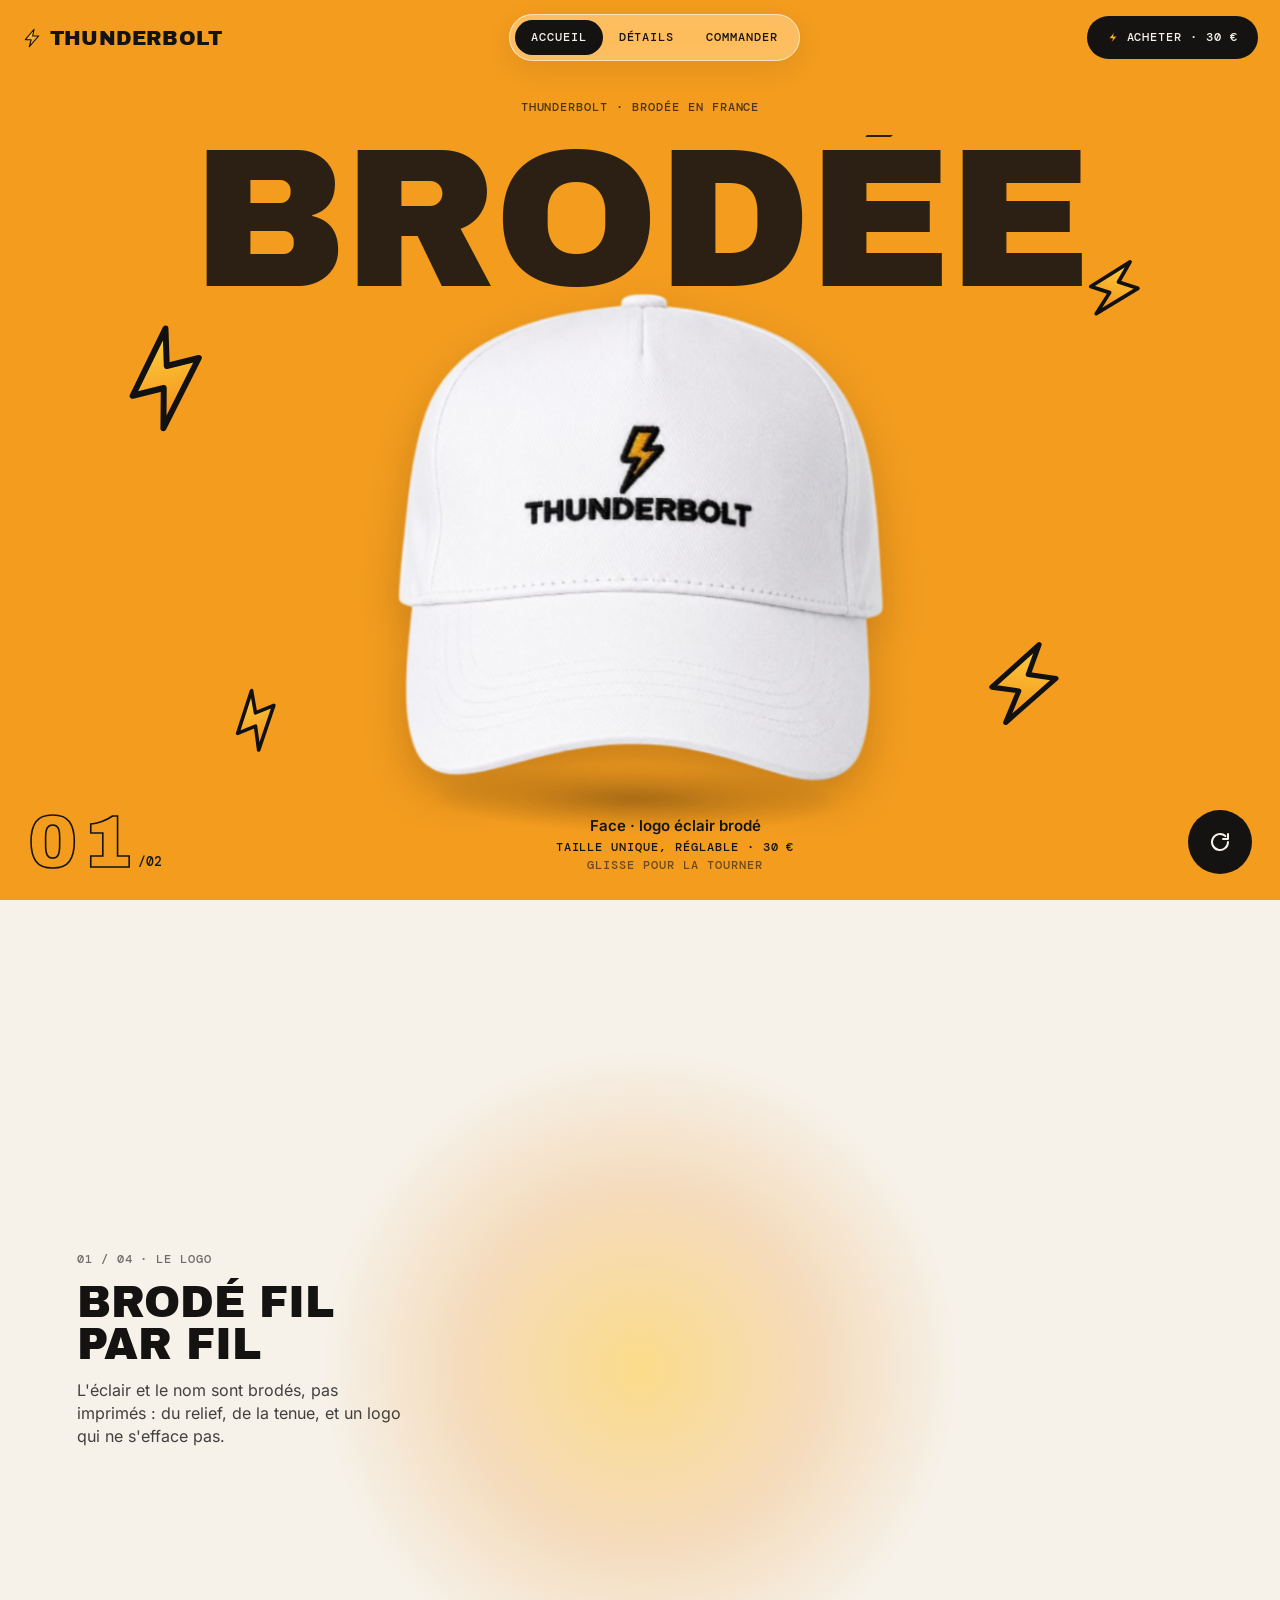
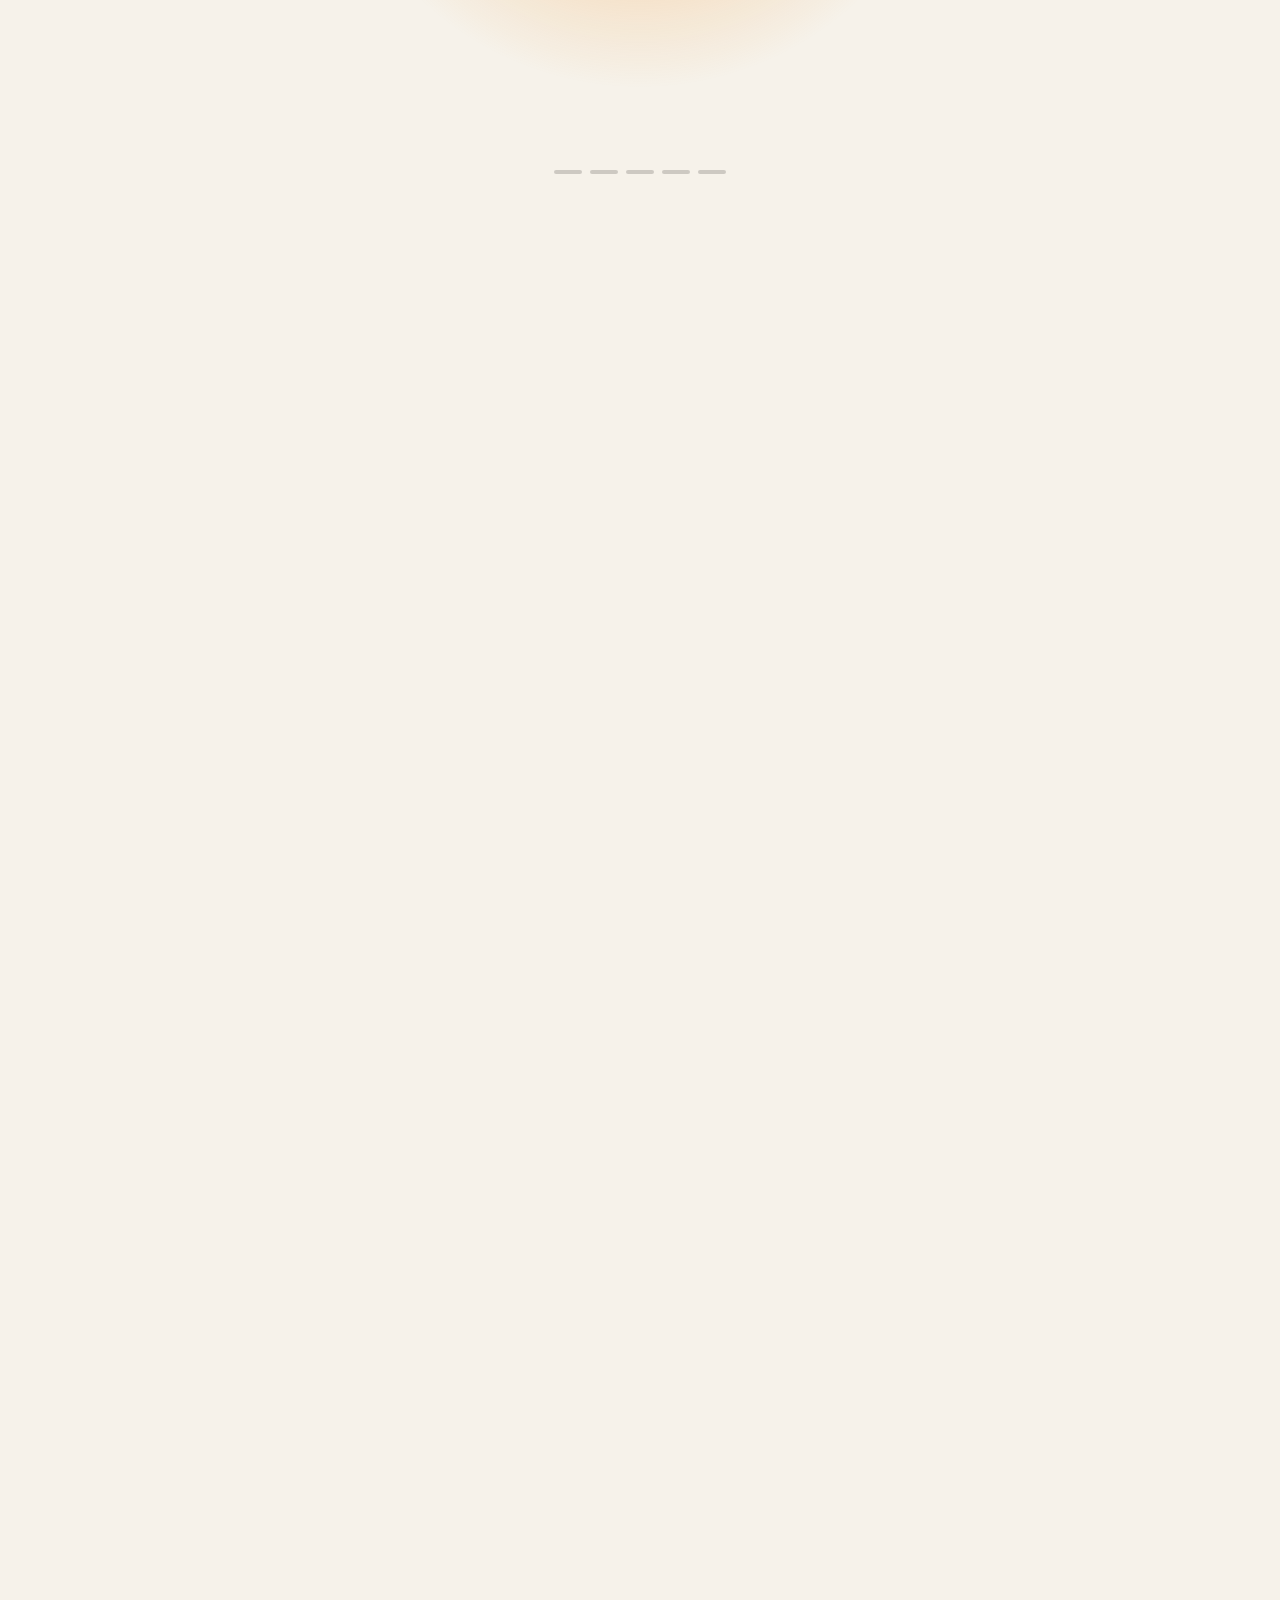
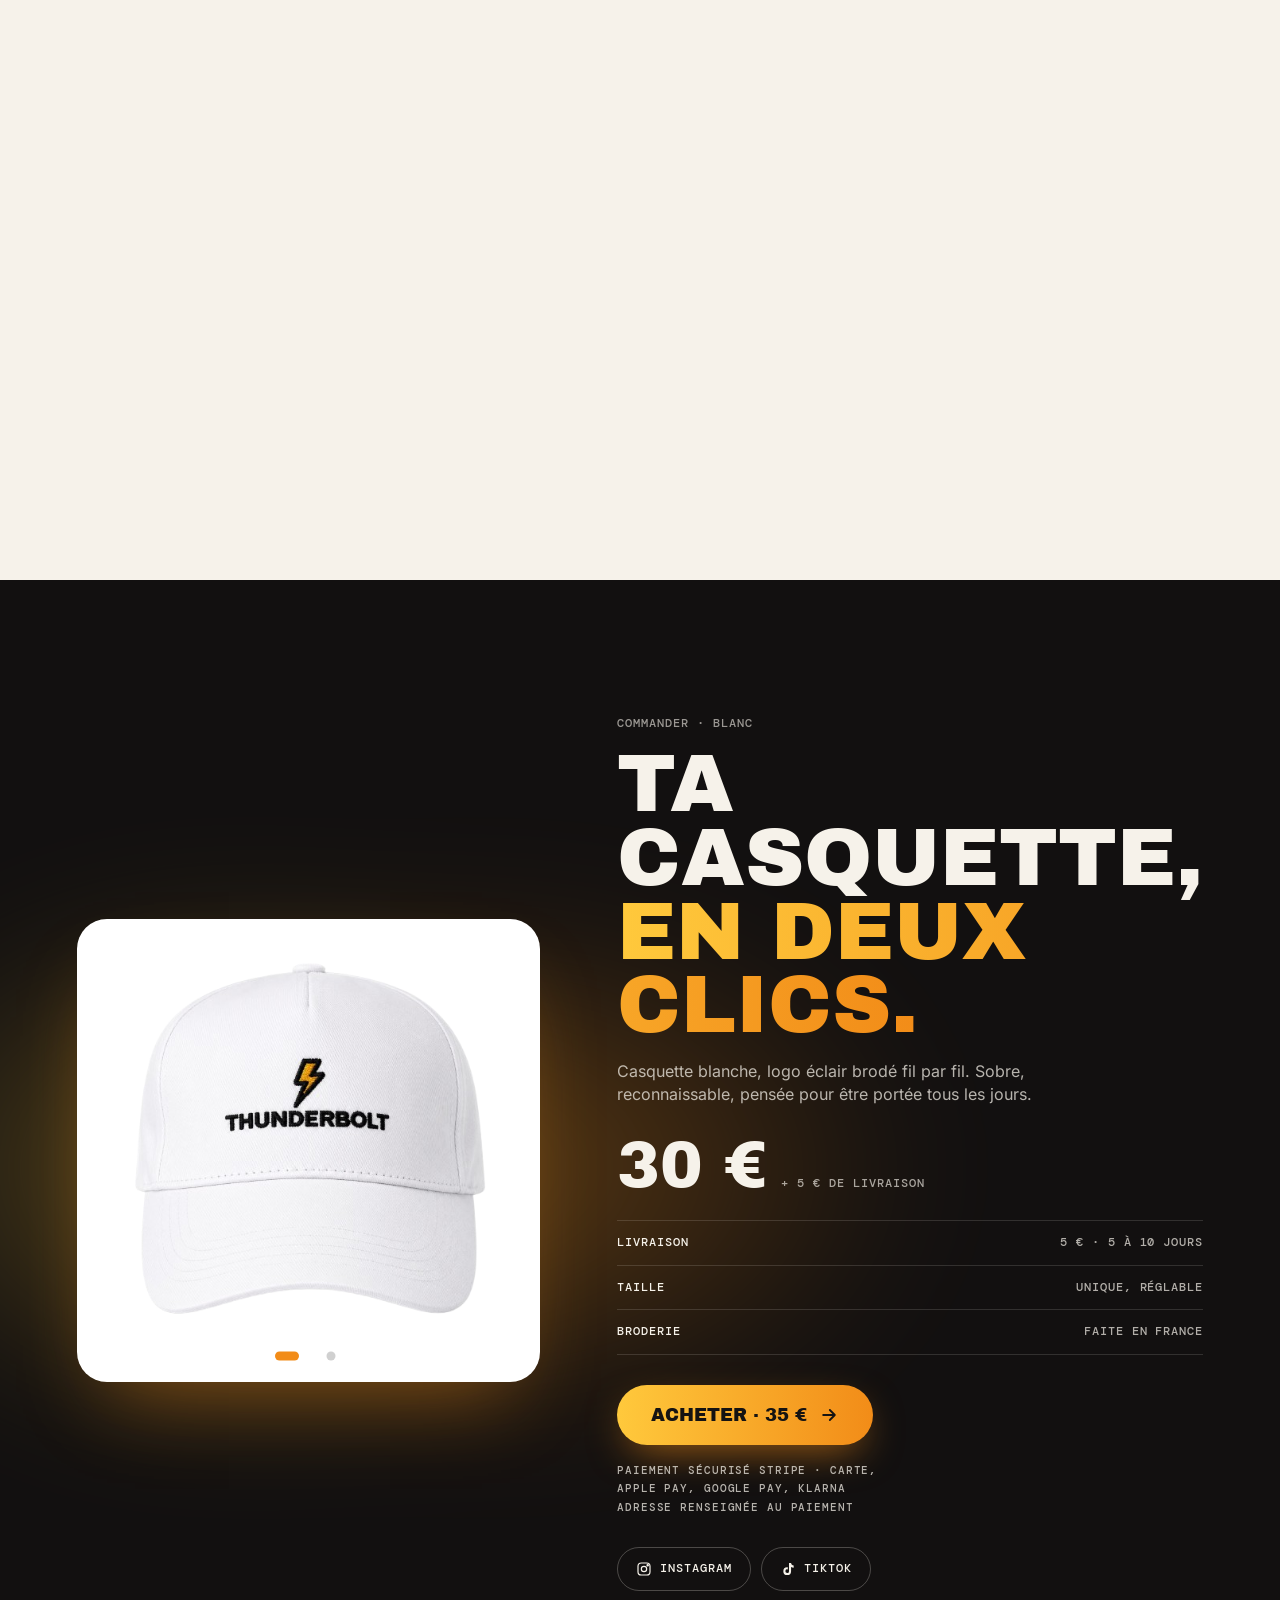
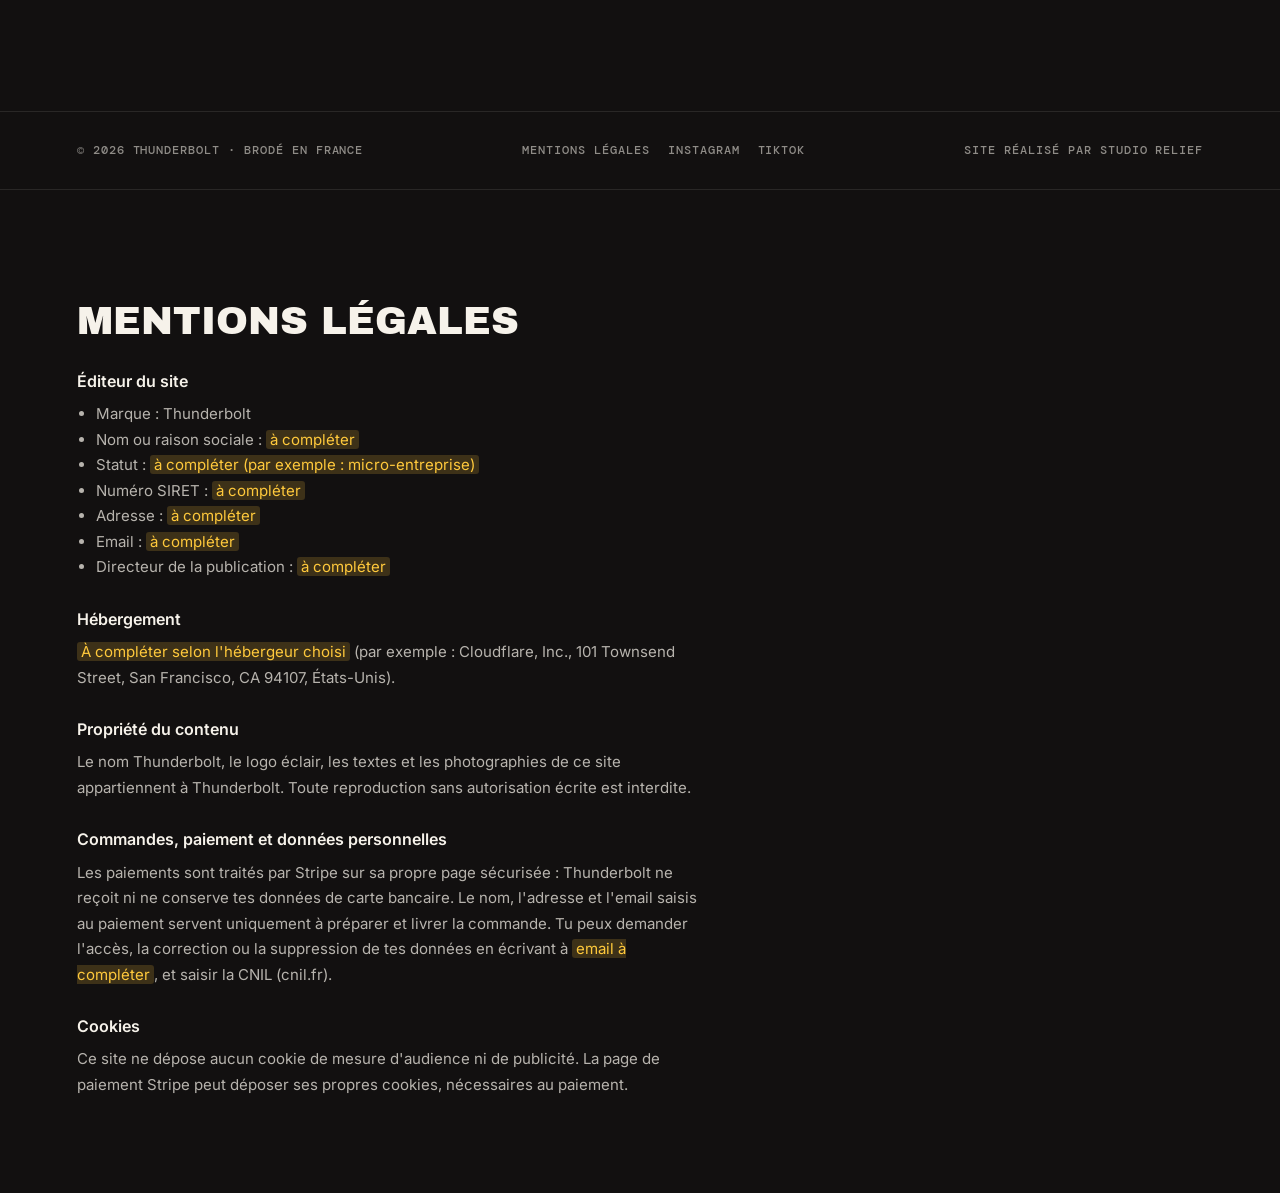
==== commit 85f43b8e: "Remplace la démo par la première version animée, corrigée Co-Authored-By: Claude Opus 5.5 <noreply@a" ====
--- a/index.html
+++ b/index.html
@@ -1,2704 +1,557 @@
 <!doctype html>
-<html lang="fr" data-type="product" data-radius="soft" data-buttons="solid" data-motion>
+<html lang="fr">
 <head>
 <meta charset="utf-8">
-<meta name="viewport" content="width=device-width, initial-scale=1, viewport-fit=cover">
-<title>Thunderbolt : casquette blanche brodée en France</title>
-<meta name="description" content="La casquette Thunderbolt : logo éclair brodé fil par fil, coton épais, taille unique réglable. 30 €, livrée en 5 à 10 jours.">
+<script>document.documentElement.classList.add('js')</script>
+<meta name="viewport" content="width=device-width,initial-scale=1,viewport-fit=cover">
+<title>Thunderbolt — Plus qu'une casquette</title>
+<meta name="description" content="Thunderbolt : la casquette au logo éclair brodé fil par fil, brodée en France. 30 €.">
+<meta name="theme-color" content="#f39c1e">
+<meta name="robots" content="noindex">
+<meta property="og:title" content="Thunderbolt — la casquette brodée en France">
+<meta property="og:description" content="Logo éclair brodé fil par fil. Taille unique, réglable. 30 €.">
+<meta property="og:image" content="https://i.imgur.com/e9JM0L8.png">
 <meta property="og:type" content="website">
-<meta property="og:title" content="Thunderbolt : casquette blanche brodée en France">
-<meta property="og:description" content="Logo éclair brodé fil par fil. 30 €, livraison en 5 à 10 jours.">
-<meta property="og:image" content="https://demo.shopthunderbolt.com/share.jpg">
-<meta name="twitter:card" content="summary_large_image">
-<meta name="robots" content="noindex">
-<link rel="icon" href="[data-uri]" type="image/svg+xml">
-<meta name="theme-color" content="#e9e6df">
-<!-- <link rel="canonical" href="https://shopthunderbolt.com/"> once the site replaces the old one -->
-<meta name="site-kind" content="other">
-<meta name="page-type" content="product">
+<link rel="icon" href="data:image/svg+xml,%3Csvg xmlns='http://www.w3.org/2000/svg' viewBox='0 0 24 24'%3E%3Cpath d='M14.5 1.5 4 14h7l-2.2 8.5L20 9.5h-7.2z' fill='%23f7a823' stroke='%23111' stroke-width='1.3' stroke-linejoin='round'/%3E%3C/svg%3E">
 <style>
-@font-face {
-  font-family: 'Rethink Sans';
-  font-style: normal;
-  font-weight: 400 600;
-  font-display: swap;
-  src: url([data-uri]) format('woff2');
-  unicode-range: U+0000-00FF, U+0131, U+0152-0153, U+02BB-02BC, U+02C6, U+02DA, U+02DC, U+0304, U+0308, U+0329, U+2000-206F, U+20AC, U+2122, U+2191, U+2193, U+2212, U+2215, U+FEFF, U+FFFD;
+@font-face{font-family:'Archivo Black';font-style:normal;font-weight:400;font-display:swap;src:url([data-uri]) format('woff2')}
+@font-face{font-family:'DM Mono';font-style:normal;font-weight:400;font-display:swap;src:url([data-uri]) format('woff2')}
+@font-face{font-family:'DM Mono';font-style:normal;font-weight:500;font-display:swap;src:url([data-uri]) format('woff2')}
+@font-face{font-family:'Inter';font-style:normal;font-weight:100 900;font-display:swap;src:url([data-uri]) format('woff2')}
+:root{--ink:#151312;--cream:#f6f2ea;--c:#f39c1e;--o1:#ffc93c;--o2:#f28c18;--ease:cubic-bezier(.23,1,.32,1);--ease-io:cubic-bezier(.77,0,.175,1)}
+*{box-sizing:border-box;margin:0;padding:0}
+html{overflow-x:clip;-webkit-text-size-adjust:100%}
+body{overflow-x:clip;background:var(--cream);color:var(--ink);font-family:Inter,system-ui,sans-serif;font-optical-sizing:auto;-webkit-font-smoothing:antialiased;line-height:1.45}
+body.locked{overflow:hidden}
+button{font:inherit;color:inherit;background:none;border:0;cursor:pointer;-webkit-tap-highlight-color:transparent;touch-action:manipulation;user-select:none;-webkit-user-select:none}
+a{color:inherit;-webkit-tap-highlight-color:transparent;touch-action:manipulation}
+.skip{position:fixed;left:12px;top:-80px;z-index:70;padding:12px 18px;border-radius:999px;background:var(--ink);color:var(--cream);text-decoration:none;transition:top .2s var(--ease)}
+.skip:focus{top:12px}
+img{display:block;max-width:100%}
+.mono{font-family:'DM Mono',ui-monospace,monospace;font-weight:500;text-transform:uppercase;letter-spacing:.08em;font-size:12px}
+.boltsvg{display:block;width:100%;height:100%;overflow:visible}
+
+/* the real cap, one element that travels through the page */
+#cap{position:fixed;left:0;top:0;width:1000px;height:900px;z-index:2;pointer-events:none;opacity:0}
+#cap .sh{position:absolute;left:50%;bottom:-2%;width:70%;height:12%;transform:translateX(-50%);background:radial-gradient(closest-side,rgba(40,22,6,.42),rgba(40,22,6,.16) 60%,transparent);filter:blur(6px)}
+#cap .zm{position:absolute;inset:0}
+#cap .fl{position:absolute;inset:0;transform-style:preserve-3d}
+#cap .fl img{position:absolute;inset:0;width:100%;height:100%;object-fit:contain;filter:drop-shadow(0 30px 34px rgba(40,22,6,.22))}
+#cap .fl img.b{opacity:0}
+
+/* intro */
+#intro{position:fixed;inset:0;z-index:50;background:#121010;display:grid;place-items:center;overflow:hidden;transition:opacity .7s var(--ease),visibility .7s}
+#ibolt{position:absolute;width:min(34vw,260px);aspect-ratio:1;left:50%;top:46%;transform:translate(-50%,-50%)}
+#ibolt path{fill:url(#ig);fill-opacity:0;stroke:#f6f2ea;stroke-width:.5;stroke-linejoin:round;stroke-dasharray:80;stroke-dashoffset:80}
+#intro.draw #ibolt path{animation:draw .75s cubic-bezier(.6,0,.3,1) forwards,fillin .35s .7s forwards}
+@keyframes draw{to{stroke-dashoffset:0}}
+@keyframes fillin{to{fill-opacity:1;stroke:#111}}
+#flash{position:absolute;inset:0;background:#fff6dc;opacity:0;pointer-events:none}
+#intro.draw #flash{animation:flash .5s .72s ease-out}
+@keyframes flash{0%{opacity:0}12%{opacity:.85}100%{opacity:0}}
+#intro.out #ibolt{transition:transform .5s var(--ease),opacity .4s;transform:translate(-50%,-90%) scale(.5);opacity:0}
+#stamp{position:relative;font:400 clamp(40px,10.5vw,170px)/1 'Archivo Black',sans-serif;color:var(--cream);letter-spacing:-.01em;opacity:0;transform:scale(1.7) rotate(-8deg);text-shadow:0 10px 40px rgba(242,140,24,.35)}
+#stamp.on{animation:stamp .6s cubic-bezier(.2,1.5,.4,1) forwards}
+@keyframes stamp{0%{opacity:0;transform:scale(1.7) rotate(-8deg)}55%{opacity:1}100%{opacity:1;transform:scale(1) rotate(-3deg)}}
+#skip{position:absolute;right:20px;bottom:calc(20px + env(safe-area-inset-bottom));padding:10px 18px;border-radius:999px;background:rgba(246,242,234,.14);backdrop-filter:blur(8px);color:var(--cream);border:1px solid rgba(246,242,234,.25)}
+#intro.done{opacity:0;visibility:hidden;pointer-events:none}
+
+/* nav */
+#nav{position:fixed;top:14px;left:0;right:0;z-index:10;display:flex;align-items:center;justify-content:space-between;gap:12px;padding:0 22px;pointer-events:none}
+#nav>*{pointer-events:auto}
+.logo{display:flex;align-items:center;gap:8px;min-height:44px;font:400 20px/1 'Archivo Black',sans-serif;text-decoration:none;letter-spacing:.01em;transition:color .3s}
+.logo i{width:20px;height:24px;flex:none}
+.navdark .logo{color:var(--cream)}
+.pill{position:relative;display:flex;padding:5px;border-radius:999px;background:rgba(255,255,255,.36);-webkit-backdrop-filter:blur(14px) saturate(1.5);backdrop-filter:blur(14px) saturate(1.5);border:1px solid rgba(255,255,255,.55);box-shadow:0 8px 28px rgba(21,19,18,.08);transition:background .3s,border-color .3s}
+.pill a{position:relative;z-index:1;padding:9px 16px;border-radius:999px;text-decoration:none;transition:color .3s;white-space:nowrap}
+.pill a.on{color:var(--cream)}
+.pill .hl{position:absolute;top:5px;bottom:5px;left:0;width:0;border-radius:999px;background:var(--ink);transition:transform .35s var(--ease),width .35s var(--ease),background .3s}
+.navdark .pill{background:rgba(30,27,25,.55);border-color:rgba(246,242,234,.18)}
+.navdark .pill a{color:rgba(246,242,234,.82)}.navdark .pill a.on{color:var(--ink)}.navdark .pill .hl{background:var(--cream)}
+.cta{display:inline-flex;align-items:center;gap:8px;padding:13px 20px;border-radius:999px;background:var(--ink);color:var(--cream);text-decoration:none;white-space:nowrap;transition:transform 160ms var(--ease),background .3s,color .3s}
+.cta:active{transform:scale(.97)}
+.cta i{width:12px;height:15px}
+.navdark .cta{background:linear-gradient(90deg,var(--o1),var(--o2));color:var(--ink)}
+
+/* hero */
+#hero{position:relative;height:100vh;height:100svh;min-height:340px;background:var(--c);overflow:hidden;touch-action:pan-y;user-select:none;-webkit-user-select:none;cursor:grab}
+#hero.drag{cursor:grabbing}
+.reveal{position:absolute;inset:0;pointer-events:none;-webkit-mask-image:radial-gradient(circle at 50% 58%,#000 calc(var(--r,0px) - 140px),transparent var(--r,0px));mask-image:radial-gradient(circle at 50% 58%,#000 calc(var(--r,0px) - 140px),transparent var(--r,0px))}
+.eyebrow{position:absolute;left:0;right:0;top:max(80px,11vh);text-align:center;opacity:.75;pointer-events:none}
+.title{position:absolute;left:0;right:0;top:max(104px,15vh);text-align:center;font:400 var(--fs,120px)/.86 'Archivo Black',sans-serif;letter-spacing:-.015em;text-transform:uppercase;color:rgba(21,19,18,.9);pointer-events:none;z-index:1;transform:translateZ(0)}
+.title .w{display:block;overflow:hidden;padding:0 .04em .02em;white-space:nowrap}
+.title .l{display:inline-block;transform:translateY(105%);transition:transform .7s var(--ease)}
+.title .l.up{transform:none}
+.title .l.out{transform:translateY(-105%);transition:transform .3s var(--ease-io)}
+.bits{position:absolute;inset:0;pointer-events:none}
+.bit{position:absolute;width:var(--bw);height:var(--bw);transition:transform .6s var(--ease),opacity .4s;animation:bob 5s ease-in-out infinite}
+.bit.gone{opacity:0;transform:scale(.4) rotate(-30deg)}
+@keyframes bob{50%{translate:0 -14px;rotate:8deg}}
+.bits.front{z-index:3}
+.hud{position:absolute;left:0;right:0;bottom:0;padding:0 28px calc(26px + env(safe-area-inset-bottom));display:flex;align-items:flex-end;justify-content:space-between;gap:16px;pointer-events:none;z-index:4}
+.hud>*{pointer-events:auto}
+.counter{display:flex;align-items:flex-end;gap:6px;font:400 74px/.8 'Archivo Black',sans-serif;color:transparent;-webkit-text-stroke:1.6px var(--ink)}
+.counter .dig{display:inline-block;overflow:hidden;height:.82em}
+.counter .dig span{display:block;transition:transform .55s var(--ease)}
+.counter small{font:500 13px 'DM Mono',monospace;color:var(--ink);-webkit-text-stroke:0;padding-bottom:4px}
+.tag{text-align:center;flex:1}
+.tag b{display:block;font:600 15px/1.3 Inter,sans-serif;text-transform:none;letter-spacing:0;margin-bottom:4px}
+#next{width:64px;height:64px;border-radius:50%;background:var(--ink);color:var(--cream);display:grid;place-items:center;transition:transform 160ms var(--ease)}
+#next:active{transform:scale(.95)}
+#next svg{width:24px;height:24px}
+
+/* details */
+#inside{position:relative;height:320vh;background:var(--cream)}
+#inside .sticky{position:sticky;top:0;height:100vh;height:100svh;overflow:hidden}
+.halo{position:absolute;left:50%;top:52%;width:min(50vw,640px);aspect-ratio:1;transform:translate(-50%,-50%);border-radius:50%;background:radial-gradient(closest-side,rgba(255,201,60,.55),rgba(242,140,24,.22) 55%,transparent);pointer-events:none}
+.dark{position:absolute;inset:0;background:#121010;opacity:0}
+.stormtitle{position:absolute;left:0;right:0;top:50%;transform:translateY(-50%);text-align:center;font:400 clamp(40px,8.6vw,140px)/.92 'Archivo Black',sans-serif;color:var(--cream);opacity:0;text-transform:uppercase;padding:0 12px;z-index:3;text-shadow:0 6px 30px rgba(0,0,0,.6)}
+.stormtitle{top:62%}
+.stormtitle em{font-style:normal;background:linear-gradient(90deg,var(--o1),var(--o2));-webkit-background-clip:text;background-clip:text;color:transparent}
+#inBar{position:absolute;left:50%;top:52%;width:min(40vw,540px);aspect-ratio:10/9;transform:translate(-50%,-50%);pointer-events:none}
+.steps{position:absolute;left:6vw;top:50%;transform:translateY(-50%);width:min(26vw,360px)}
+.step{position:absolute;top:0;left:0;right:0;transform:translateY(calc(-50% + 24px));opacity:0;transition:opacity .5s,transform .7s var(--ease)}
+.step.on{opacity:1;transform:translateY(-50%)}
+.step .n{display:block;margin-bottom:14px;opacity:.6}
+.step h3{font:400 clamp(30px,3.4vw,50px)/.95 'Archivo Black',sans-serif;text-transform:uppercase;margin-bottom:14px}
+.step p{font-size:16px;max-width:34ch;opacity:.8}
+.facts{position:absolute;right:6vw;top:50%;transform:translateY(-50%);display:grid;gap:10px;width:min(20vw,250px)}
+.fact{display:flex;justify-content:space-between;align-items:baseline;border-bottom:1px solid rgba(21,19,18,.18);padding:8px 0;opacity:0;transform:translateX(20px);transition:opacity .4s,transform .6s var(--ease)}
+.fact.on{opacity:1;transform:none}
+.fact b{font:400 24px 'Archivo Black',sans-serif}
+.ticks{position:absolute;left:50%;bottom:calc(26px + env(safe-area-inset-bottom));transform:translateX(-50%);display:flex;gap:8px}
+.ticks i{width:28px;height:4px;border-radius:2px;background:rgba(21,19,18,.18);overflow:hidden;position:relative}
+.ticks i::after{content:"";position:absolute;inset:0;background:var(--o2);transform:scaleX(var(--p,0));transform-origin:left}
+#inFront{position:fixed;inset:0;z-index:3;pointer-events:none;overflow:hidden;visibility:hidden}
+#inFront .sb{position:absolute;left:0;top:0;width:var(--bw);height:var(--bw);will-change:transform,opacity}
+
+/* order */
+#order{position:relative;overflow:hidden;padding:130px 6vw 120px;background:#121010;color:var(--cream)}
+.glow{position:absolute;left:30%;top:52%;width:min(1100px,130vw);aspect-ratio:2/1;transform:translate(-50%,-50%);background:radial-gradient(closest-side at 35% 50%,var(--o1),transparent),radial-gradient(closest-side at 62% 50%,var(--o2),transparent);filter:blur(70px);opacity:.32;pointer-events:none}
+.ogrid{position:relative;display:grid;grid-template-columns:1.05fr 1fr;gap:clamp(32px,6vw,96px);align-items:center;max-width:1280px;margin:0 auto}
+.photo{position:relative;border-radius:30px;background:#fff;aspect-ratio:1/1;box-shadow:0 40px 80px -30px rgba(242,140,24,.45)}
+.photo>img{position:absolute;left:6%;top:6%;width:88%;height:88%;object-fit:contain;transition:opacity .5s}
+.photo>img+img{opacity:0}
+.photo.alt>img{opacity:0}.photo.alt>img+img{opacity:1}
+.photo.live>img{opacity:0!important;transition:none}
+.dots{position:absolute;bottom:4px;left:50%;transform:translateX(-50%);display:flex;z-index:4}
+.dots button{position:relative;width:44px;height:44px}
+.dots button::after{content:"";position:absolute;left:50%;top:50%;width:9px;height:9px;border-radius:5px;background:rgba(21,19,18,.2);transform:translate(-50%,-50%);transition:width .2s var(--ease),background .2s}
+.dots button.on::after{background:var(--o2);width:24px}
+#order h2{font:400 clamp(44px,6.4vw,100px)/.9 'Archivo Black',sans-serif;text-transform:uppercase;margin:14px 0 18px}
+#order h2 em{font-style:normal;background:linear-gradient(90deg,var(--o1),var(--o2));-webkit-background-clip:text;background-clip:text;color:transparent}
+.otxt>p{opacity:.72;max-width:42ch}
+.priceline{display:flex;align-items:baseline;gap:14px;margin:28px 0 8px;flex-wrap:wrap}
+.priceline b{font:400 64px/1 'Archivo Black',sans-serif}
+.priceline span{opacity:.65}
+.olist{list-style:none;margin:22px 0 30px;border-top:1px solid rgba(246,242,234,.14)}
+.olist li{display:flex;justify-content:space-between;gap:16px;padding:13px 0;border-bottom:1px solid rgba(246,242,234,.14)}
+.olist li span:last-child{opacity:.7;text-align:right}
+#buy{display:inline-flex;align-items:center;gap:12px;padding:20px 34px;border-radius:999px;background:linear-gradient(90deg,var(--o1),var(--o2));color:var(--ink);font:400 18px 'Archivo Black',sans-serif;text-transform:uppercase;text-decoration:none;transition:transform 160ms var(--ease),box-shadow .25s ease;box-shadow:0 14px 40px -12px rgba(242,140,24,.7)}
+#buy:active{transform:scale(.97)}
+#buy svg{width:20px;height:20px}
+.secure{margin-top:16px;opacity:.55;font-size:11px;line-height:1.7}
+.social{display:flex;gap:10px;margin-top:30px;flex-wrap:wrap}
+.social a{display:inline-flex;align-items:center;gap:8px;min-height:44px;padding:10px 18px;border-radius:999px;border:1px solid rgba(246,242,234,.25);text-decoration:none;transition:background .2s ease,color .2s ease,transform 160ms var(--ease)}
+.social a:active{transform:scale(.97)}
+/* hover only where there is a real pointer (no sticky hover after a tap) */
+@media (hover:hover) and (pointer:fine){
+ .cta:hover{transform:translateY(-1px)}
+ #next:hover{transform:scale(1.05)}
+ #buy:hover{transform:translateY(-2px);box-shadow:0 20px 46px -12px rgba(242,140,24,.85)}
+ .social a:hover{background:var(--cream);color:var(--ink)}
+ .pill a:not(.on):hover{opacity:.65}
+ .dots button:not(.on):hover::after{background:rgba(21,19,18,.45)}
 }
-@font-face {
-  font-family: 'Zilla Slab';
-  font-style: normal;
-  font-weight: 400;
-  font-display: swap;
-  src: url([data-uri]) format('woff2');
-  unicode-range: U+0000-00FF, U+0131, U+0152-0153, U+02BB-02BC, U+02C6, U+02DA, U+02DC, U+0304, U+0308, U+0329, U+2000-206F, U+20AC, U+2122, U+2191, U+2193, U+2212, U+2215, U+FEFF, U+FFFD;
+.pill a{transition:color .3s,opacity .2s ease}
+.social svg{width:16px;height:16px}
+footer{background:#121010;color:rgba(246,242,234,.55);padding:30px 6vw calc(30px + env(safe-area-inset-bottom));display:flex;justify-content:space-between;gap:16px;flex-wrap:wrap;border-top:1px solid rgba(246,242,234,.1)}
+footer nav{display:flex;gap:18px;flex-wrap:wrap}
+.sr{position:absolute;width:1px;height:1px;overflow:hidden;clip:rect(0 0 0 0)}
+:focus-visible{outline:2px solid var(--ink);outline-offset:3px}
+#order :focus-visible{outline-color:var(--cream)}
+
+
+/* without script (a mail preview, an iPhone quick look): no intro, the cap as a still picture, the details as plain text */
+.nojs{display:none}
+html:not(.js) #intro, html:not(.js) #cap{display:none}
+html:not(.js) body.locked{overflow:auto}
+html:not(.js) .nojs{display:block}
+html:not(.js) .nojs-title{position:absolute;left:0;right:0;top:max(100px,14.5vh);text-align:center;font:400 clamp(64px,14vw,220px)/.86 'Archivo Black',sans-serif;text-transform:uppercase;color:rgba(21,19,18,.9)}
+html:not(.js) .nojs-cap{position:absolute;left:50%;top:60%;width:min(80vw,560px);transform:translate(-50%,-50%);filter:drop-shadow(0 30px 34px rgba(40,22,6,.22))}
+html:not(.js) #inside{height:auto}
+html:not(.js) #inside .sticky{position:relative;height:auto;padding:120px 6vw 80px}
+html:not(.js) .steps{position:static;transform:none;width:auto;height:auto;max-width:640px}
+html:not(.js) .step{position:static;opacity:1;transform:none;margin-bottom:40px}
+html:not(.js) :is(.facts,.ticks,.dark,.stormtitle,.halo,#inBar,.dots){display:none}
+/* legal notice */
+.legal{scroll-margin-top:72px;background:#121010;color:rgba(246,242,234,.72);padding:110px 6vw calc(96px + env(safe-area-inset-bottom));border-top:1px solid rgba(246,242,234,.1)}
+.legal h2{font:400 clamp(28px,3vw,40px)/1.1 'Archivo Black',sans-serif;color:var(--cream);text-transform:uppercase;margin-bottom:24px}
+.legal h3{color:var(--cream);font-size:16px;font-weight:600;margin:28px 0 8px}
+.legal p,.legal li{font-size:15px;line-height:1.7;max-width:70ch}
+.legal ul{padding-left:1.2em}
+.legal .todo{background:rgba(255,201,60,.18);color:var(--o1);padding:0 4px;border-radius:3px}
+footer a{text-decoration:none}footer a:hover{color:var(--cream)}
+
+/* phone */
+@media (max-width:819px){
+ #nav{padding:0 16px}
+ .logo{font-size:17px}
+ #nav .pill{position:fixed;left:50%;bottom:calc(12px + env(safe-area-inset-bottom));transform:translateX(-50%);max-width:calc(100vw - 24px)}
+ .pill a{padding:0 14px;min-height:44px;display:flex;align-items:center;font-size:11px}
+ .cta{padding:0 16px;min-height:44px;font-size:11px}
+ .hud{padding:0 16px calc(84px + env(safe-area-inset-bottom))}
+ .counter{font-size:48px}
+ .tag{display:none}
+ #next{width:54px;height:54px}
+ .steps{left:20px;right:20px;top:auto;bottom:calc(84px + env(safe-area-inset-bottom));transform:none;width:auto;height:150px}
+ .step{top:auto;bottom:0;transform:translateY(20px)}.step.on{transform:none}
+ .step h3{font-size:28px;margin-bottom:8px}.step p{font-size:14px}.step .n{margin-bottom:8px}
+ .facts{display:none}
+ #inBar{top:max(92px,12vh);transform:translateX(-50%);width:min(84vw,46vh)}
+ .halo{top:calc(max(92px,12vh) + min(84vw,46vh)*.45);width:min(110vw,60vh)}
+ .ticks{bottom:auto;top:max(64px,8vh)}
+ #order{padding:90px 20px 110px}
+ .ogrid{grid-template-columns:1fr}
+ .priceline b{font-size:52px}
+ #buy{width:100%;justify-content:center}
+ footer{padding-bottom:calc(90px + env(safe-area-inset-bottom))}
 }
-@font-face {
-  font-family: 'Zilla Slab';
-  font-style: normal;
-  font-weight: 500;
-  font-display: swap;
-  src: url([data-uri]) format('woff2');
-  unicode-range: U+0000-00FF, U+0131, U+0152-0153, U+02BB-02BC, U+02C6, U+02DA, U+02DC, U+0304, U+0308, U+0329, U+2000-206F, U+20AC, U+2122, U+2191, U+2193, U+2212, U+2215, U+FEFF, U+FFFD;
+@media (max-width:380px){.logo span{display:none}}
+@media (max-height:500px) and (min-width:820px){
+ .hud{padding-bottom:14px}.counter{font-size:44px}#next{width:48px;height:48px}.tag{display:none}
+ .eyebrow{display:none}
+ .steps{width:min(30vw,320px)}.step h3{font-size:26px}.step p{font-size:13px}
+ .facts{gap:2px}.fact b{font-size:18px}
 }
-@font-face {
-  font-family: 'Zilla Slab';
-  font-style: normal;
-  font-weight: 600;
-  font-display: swap;
-  src: url([data-uri]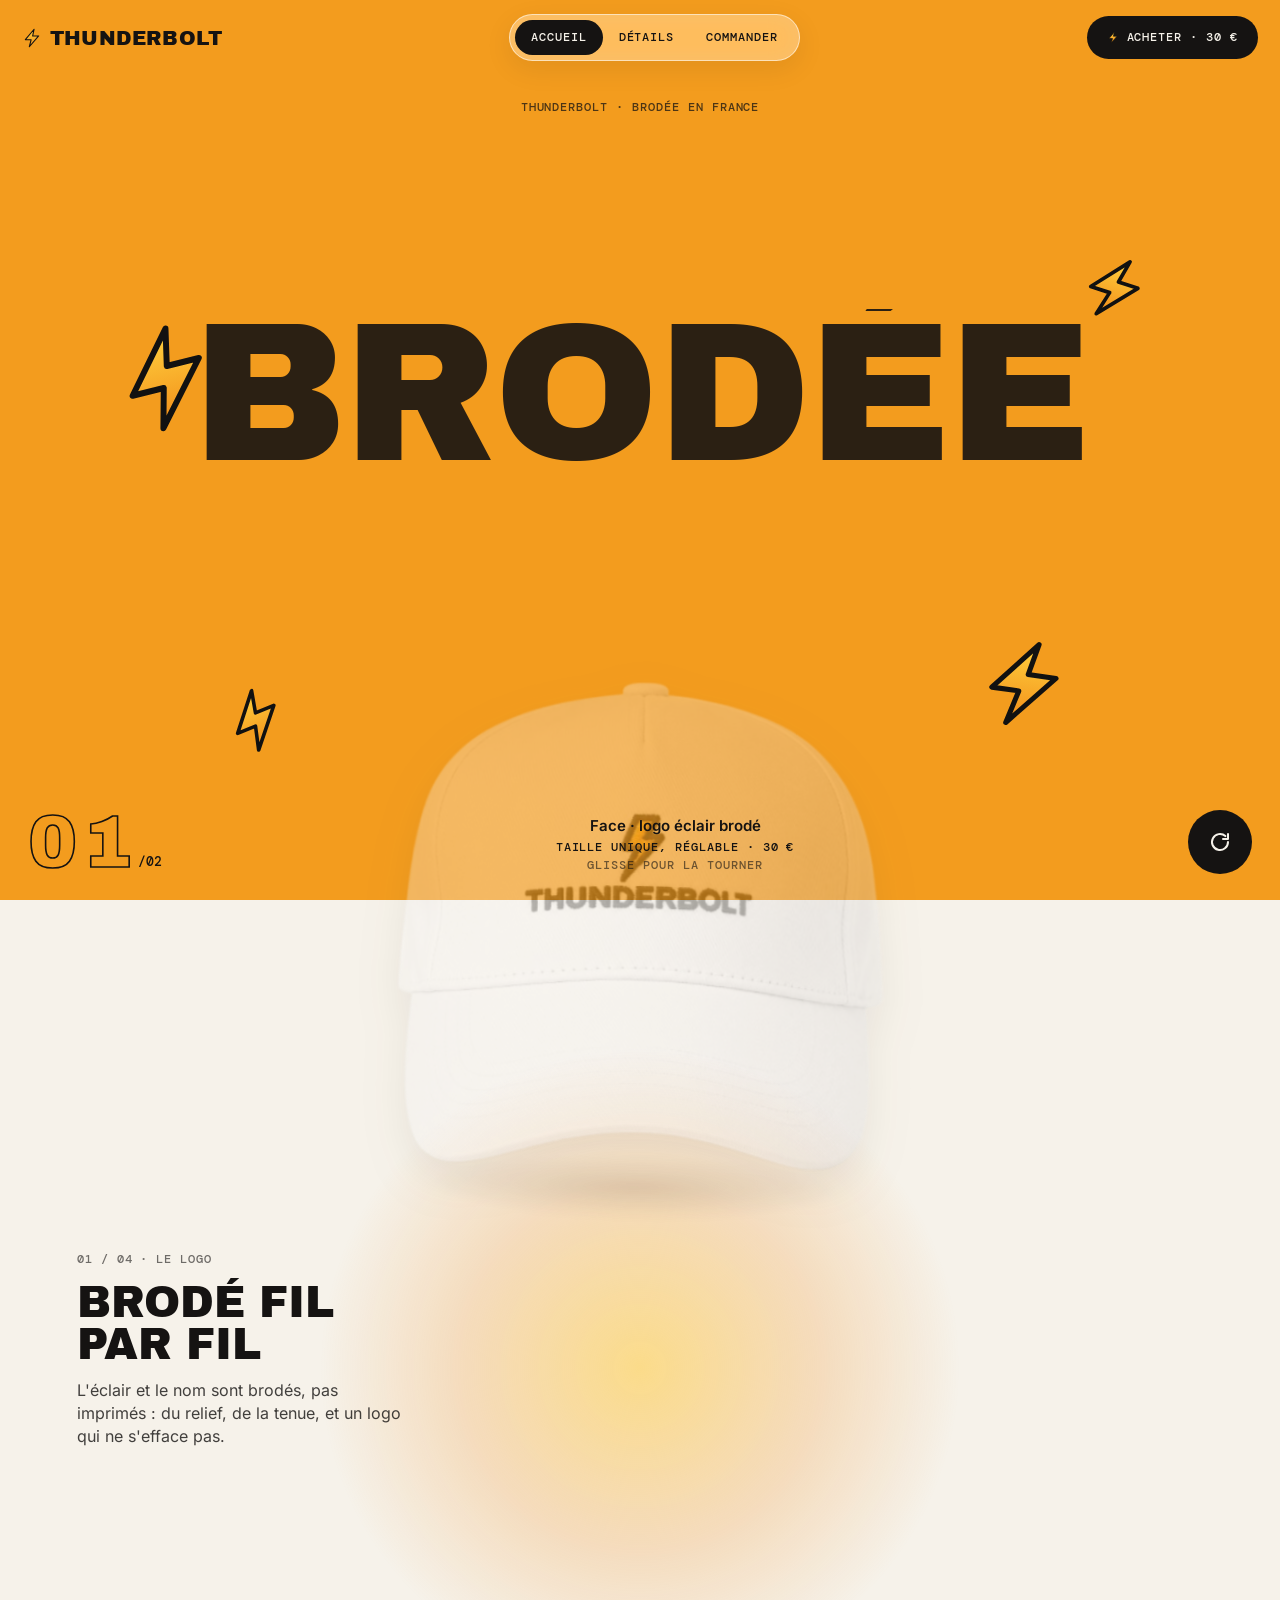
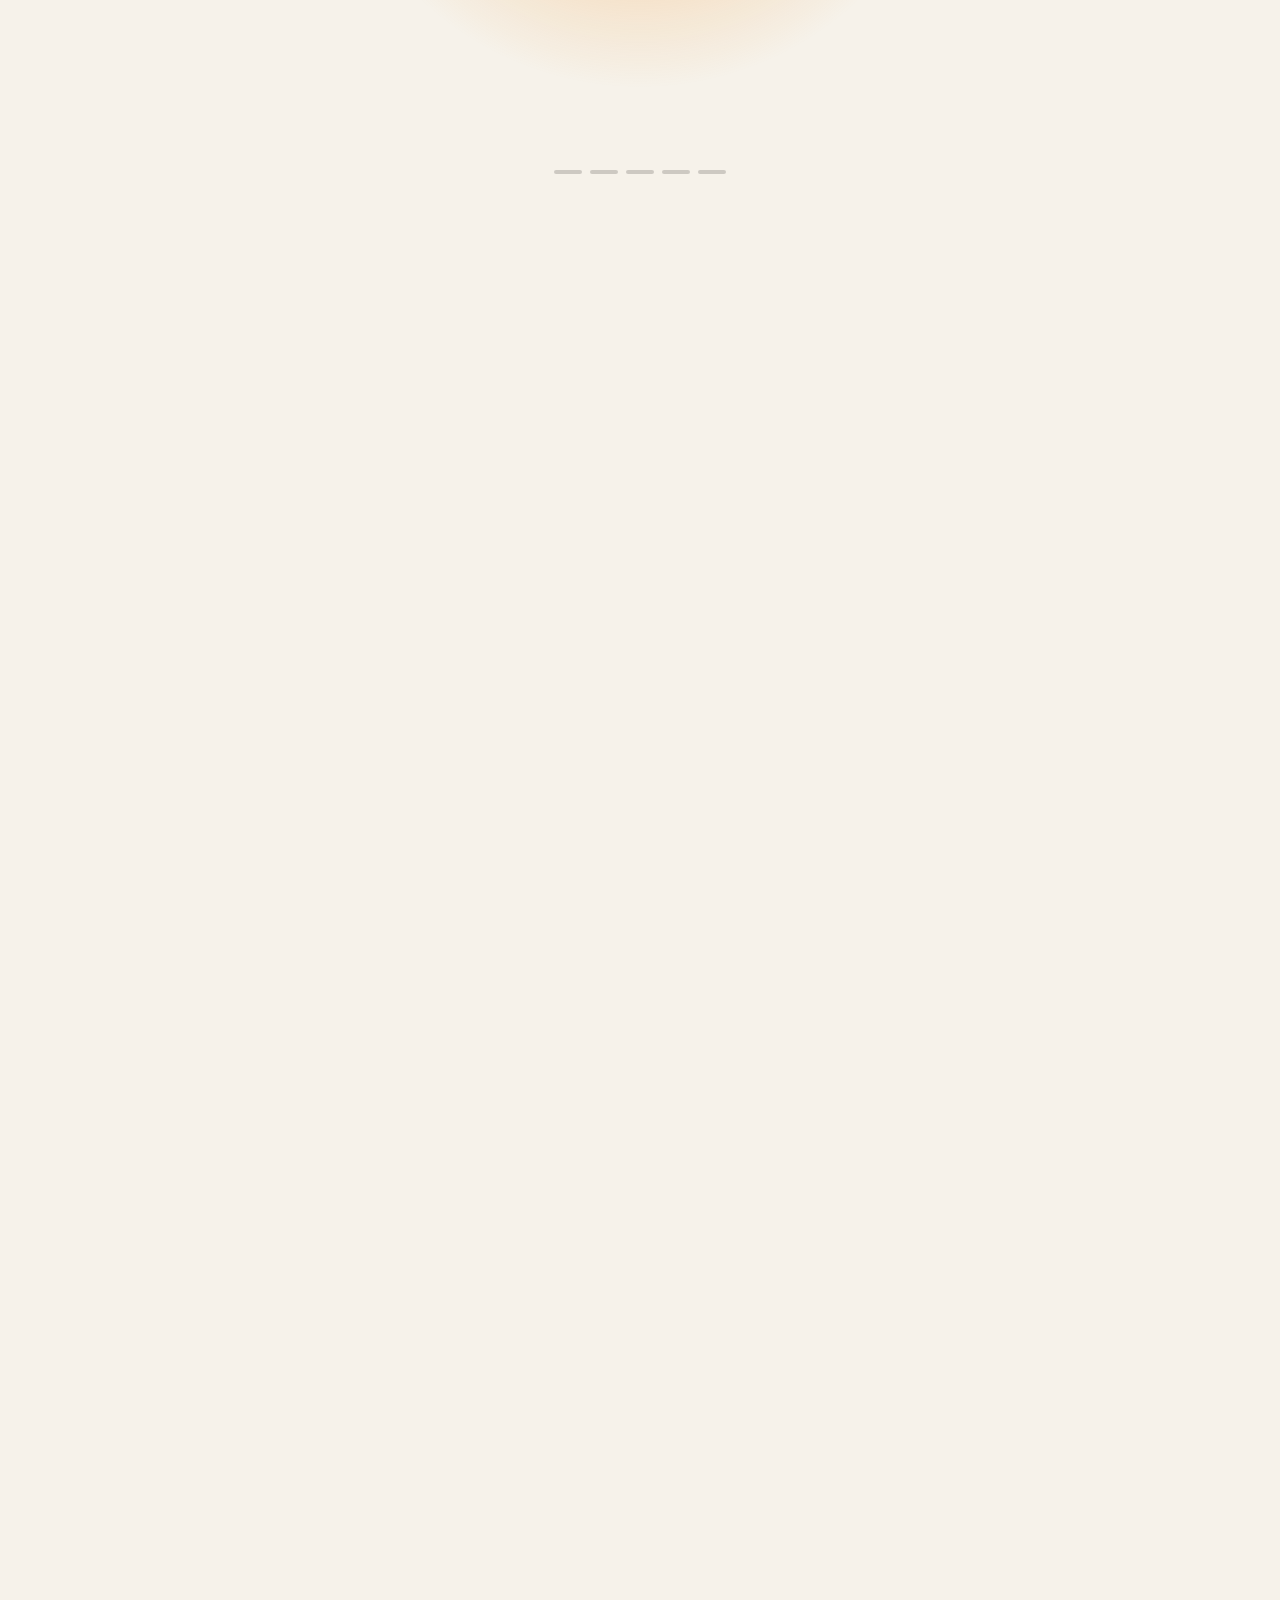
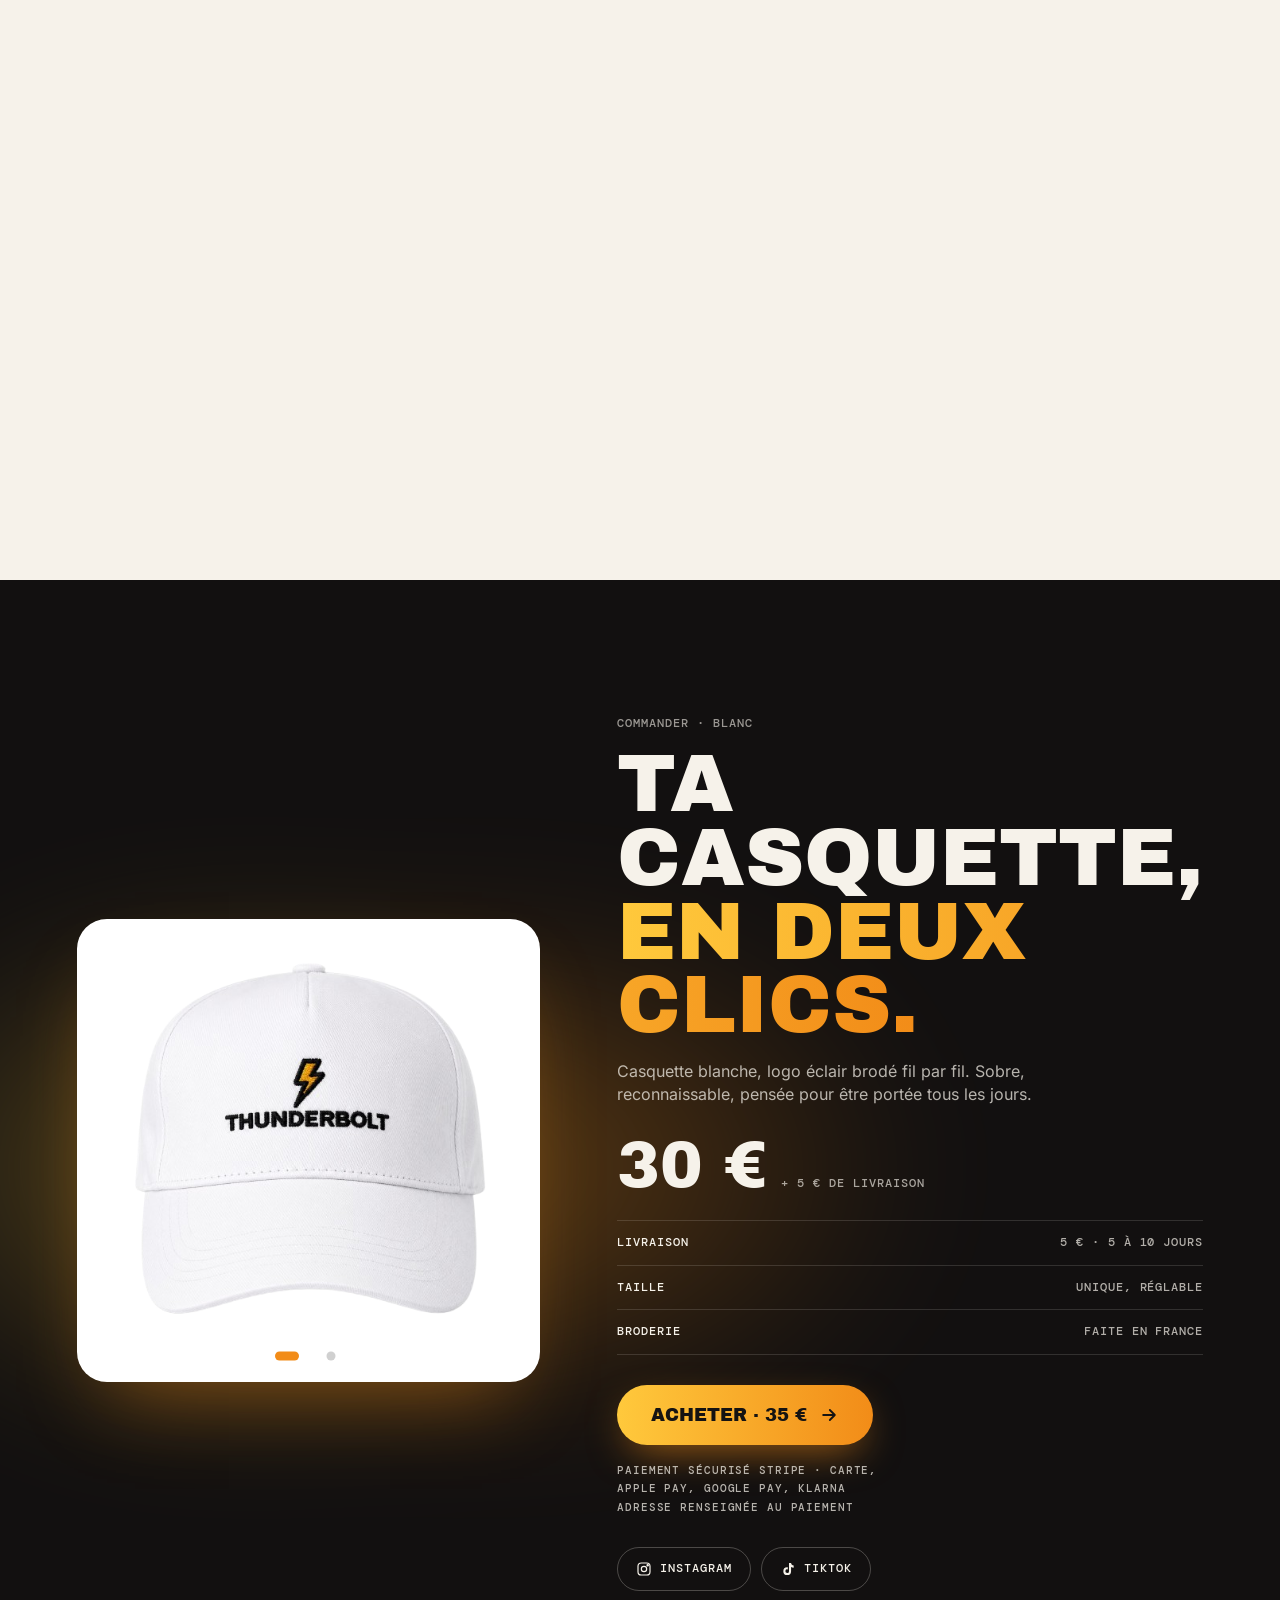
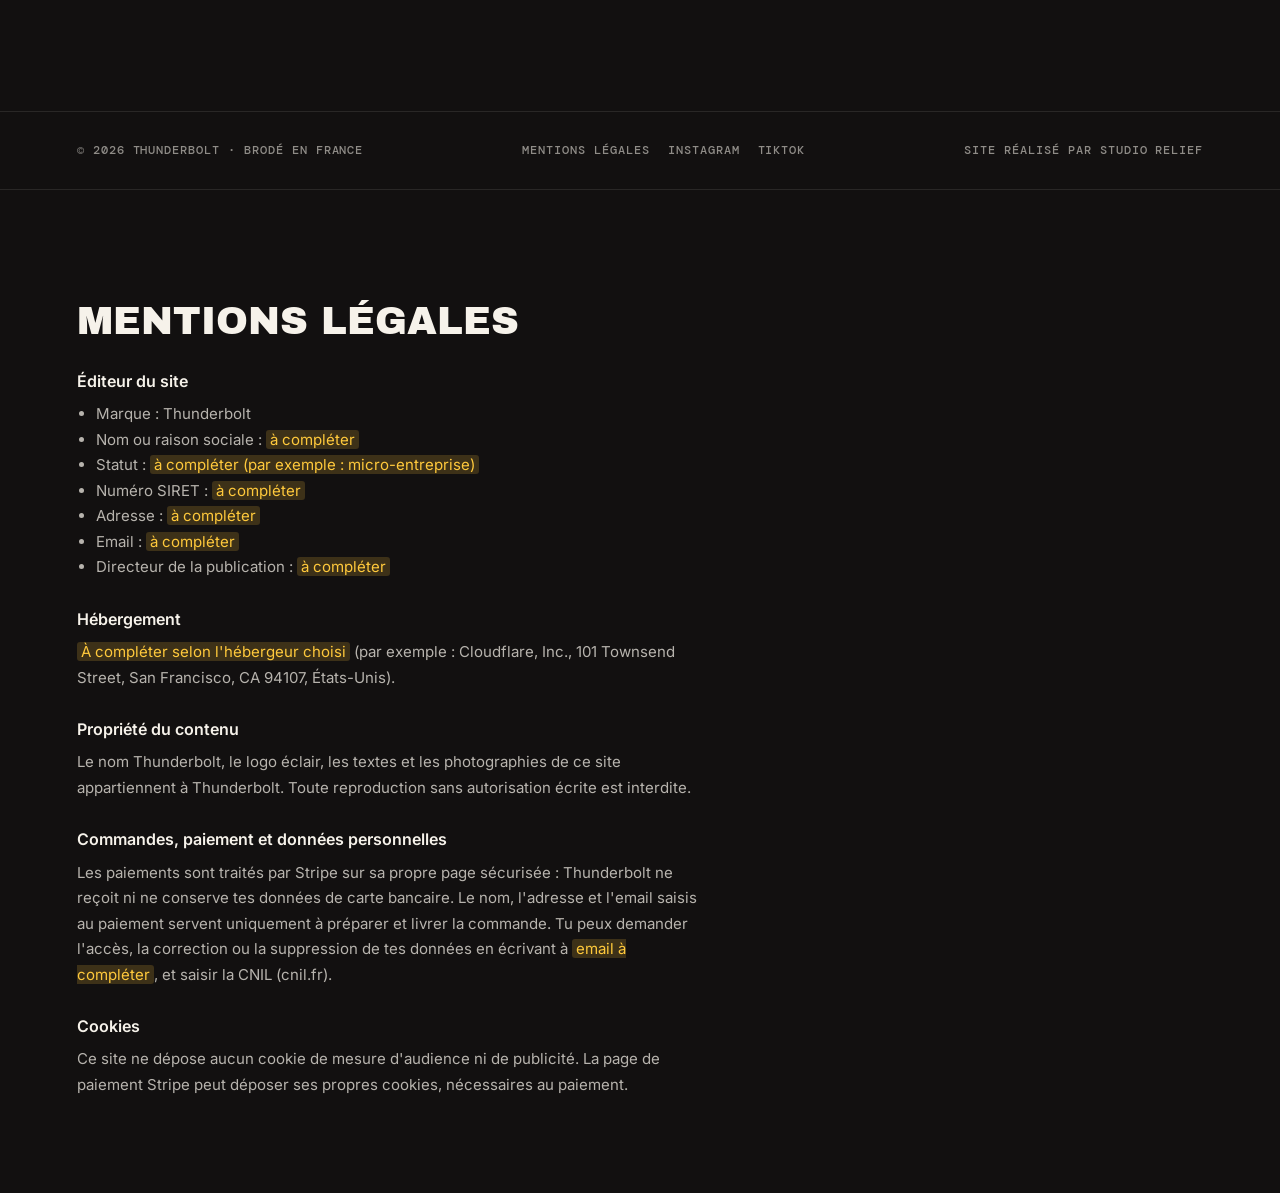
==== commit d9d958f6: "Démo : bouton de paiement désactivé Co-Authored-By: Claude Opus 5.5 <noreply@anthropic.com>" ====
--- a/index.html
+++ b/index.html
@@ -324,9 +324,8 @@
     <li><span>Taille</span><span>Unique, réglable</span></li>
     <li><span>Broderie</span><span>Faite en France</span></li>
    </ul>
-   <!-- Démo : le paiement Stripe (https://buy.stripe.com/5kQ7sL3GLbas5mEeA5eIw01) sera rebranché à la mise en ligne -->
-   <a id="buy" href="https://buy.stripe.com/5kQ7sL3GLbas5mEeA5eIw01" target="_blank" rel="noopener">Acheter · 35 € <svg viewBox="0 0 24 24" fill="none" stroke="currentColor" stroke-width="2.2" stroke-linecap="round" stroke-linejoin="round"><path d="M5 12h14M13 6l6 6-6 6"/></svg></a>
-   <p class="secure mono">Paiement sécurisé Stripe · Carte, Apple Pay, Google Pay, Klarna<br>Adresse renseignée au paiement</p>
+   <button id="buy" type="button" aria-describedby="buyNote">Acheter · 35 € <svg viewBox="0 0 24 24" fill="none" stroke="currentColor" stroke-width="2.2" stroke-linecap="round" stroke-linejoin="round"><path d="M5 12h14M13 6l6 6-6 6"/></svg></button>
+   <p class="secure mono" id="buyNote" role="status">Paiement sécurisé Stripe · Carte, Apple Pay, Google Pay, Klarna<br>Adresse renseignée au paiement</p>
    <div class="social">
     <a href="https://www.instagram.com/thunderbolt31177/" target="_blank" rel="noopener" class="mono"><svg viewBox="0 0 24 24" fill="none" stroke="currentColor" stroke-width="1.8"><rect x="3" y="3" width="18" height="18" rx="5"/><circle cx="12" cy="12" r="4"/><circle cx="17.5" cy="6.5" r="1" fill="currentColor"/></svg>Instagram</a>
     <a href="https://www.tiktok.com/@thunderbolt_off" target="_blank" rel="noopener" class="mono"><svg viewBox="0 0 24 24" fill="currentColor"><path d="M16.6 3c.3 2.2 1.7 3.7 3.9 3.9v3.1c-1.4 0-2.7-.4-3.9-1.1v6.3a5.8 5.8 0 1 1-5.8-5.8c.3 0 .6 0 .9.1v3.2a2.7 2.7 0 1 0 1.8 2.5V3z"/></svg>TikTok</a>
@@ -554,5 +553,6 @@
 window.__tb={get state(){return {sel,ang,angT,introDone,step}}};
 })();
 </script>
+<script>document.getElementById('buy').addEventListener('click',function(){document.getElementById('buyNote').textContent='Version démo : le paiement sera activé à la mise en ligne du site.';});</script>
 </body>
 </html>
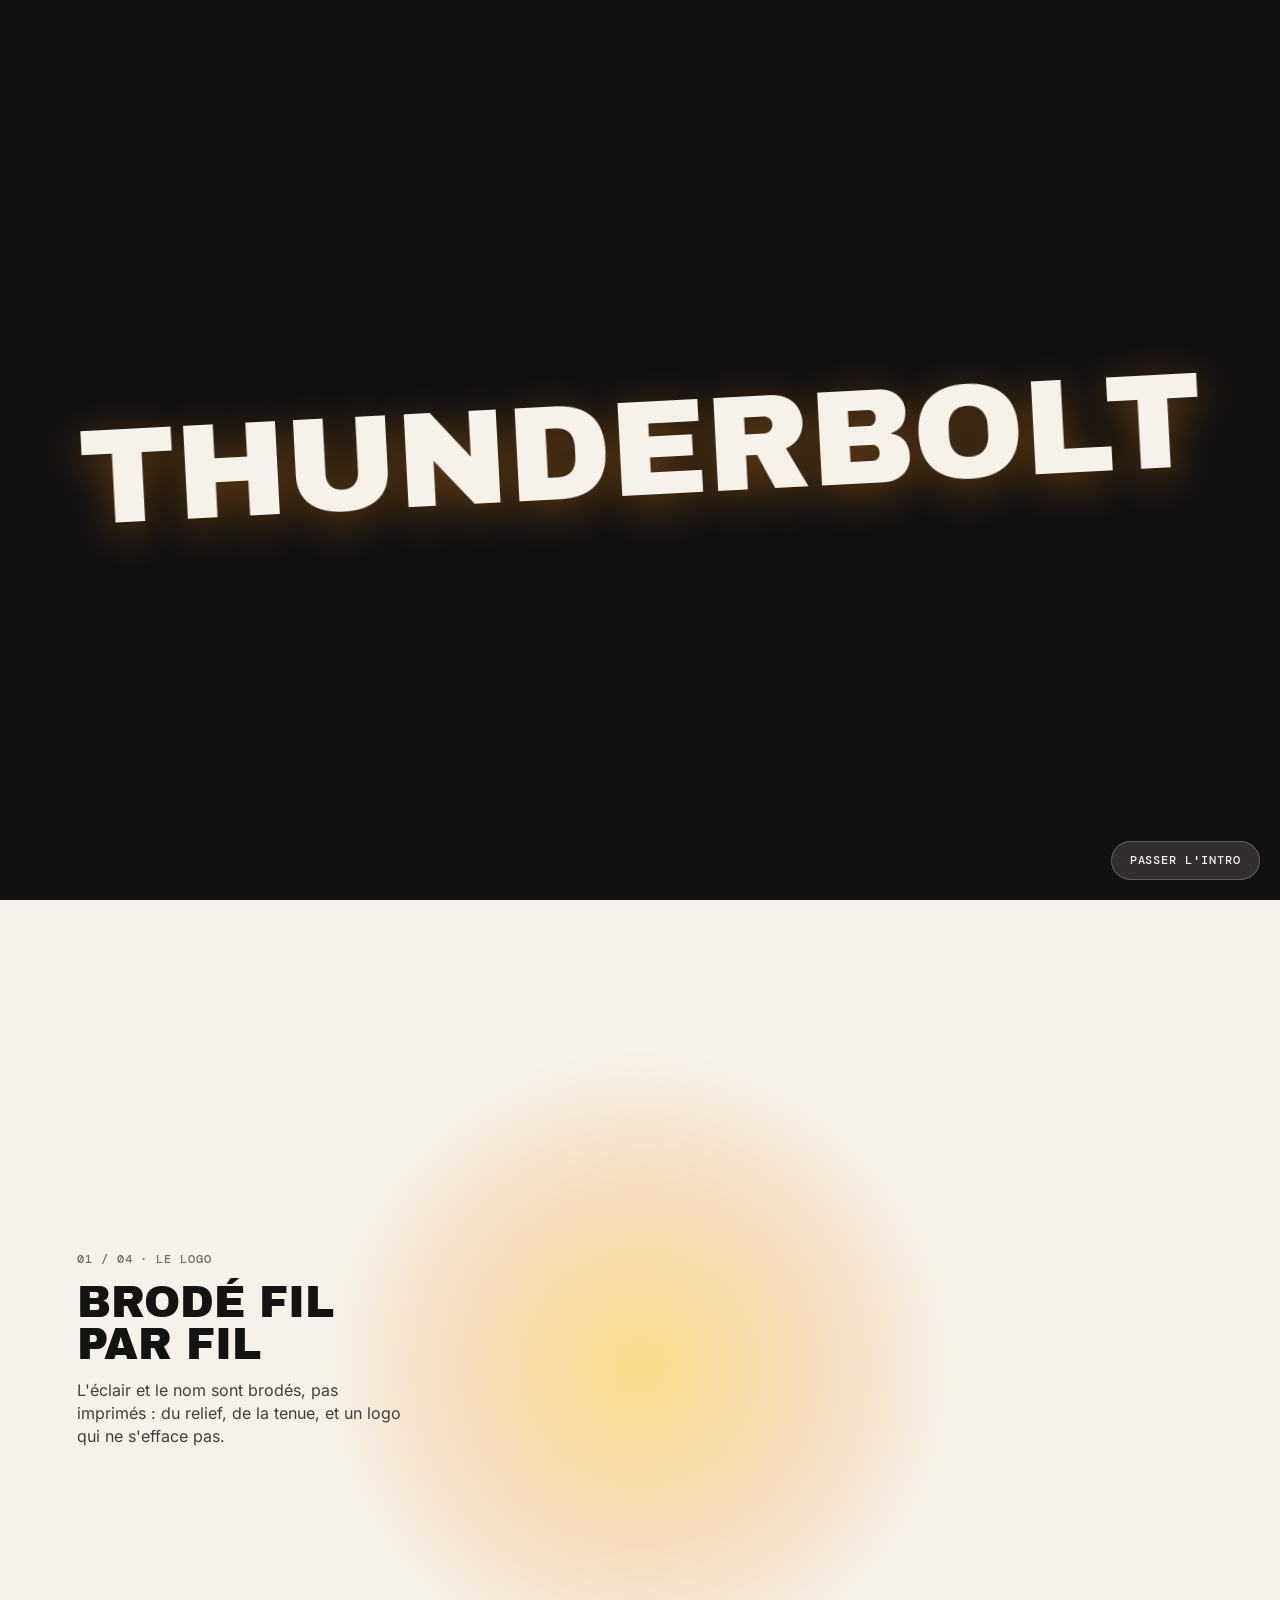
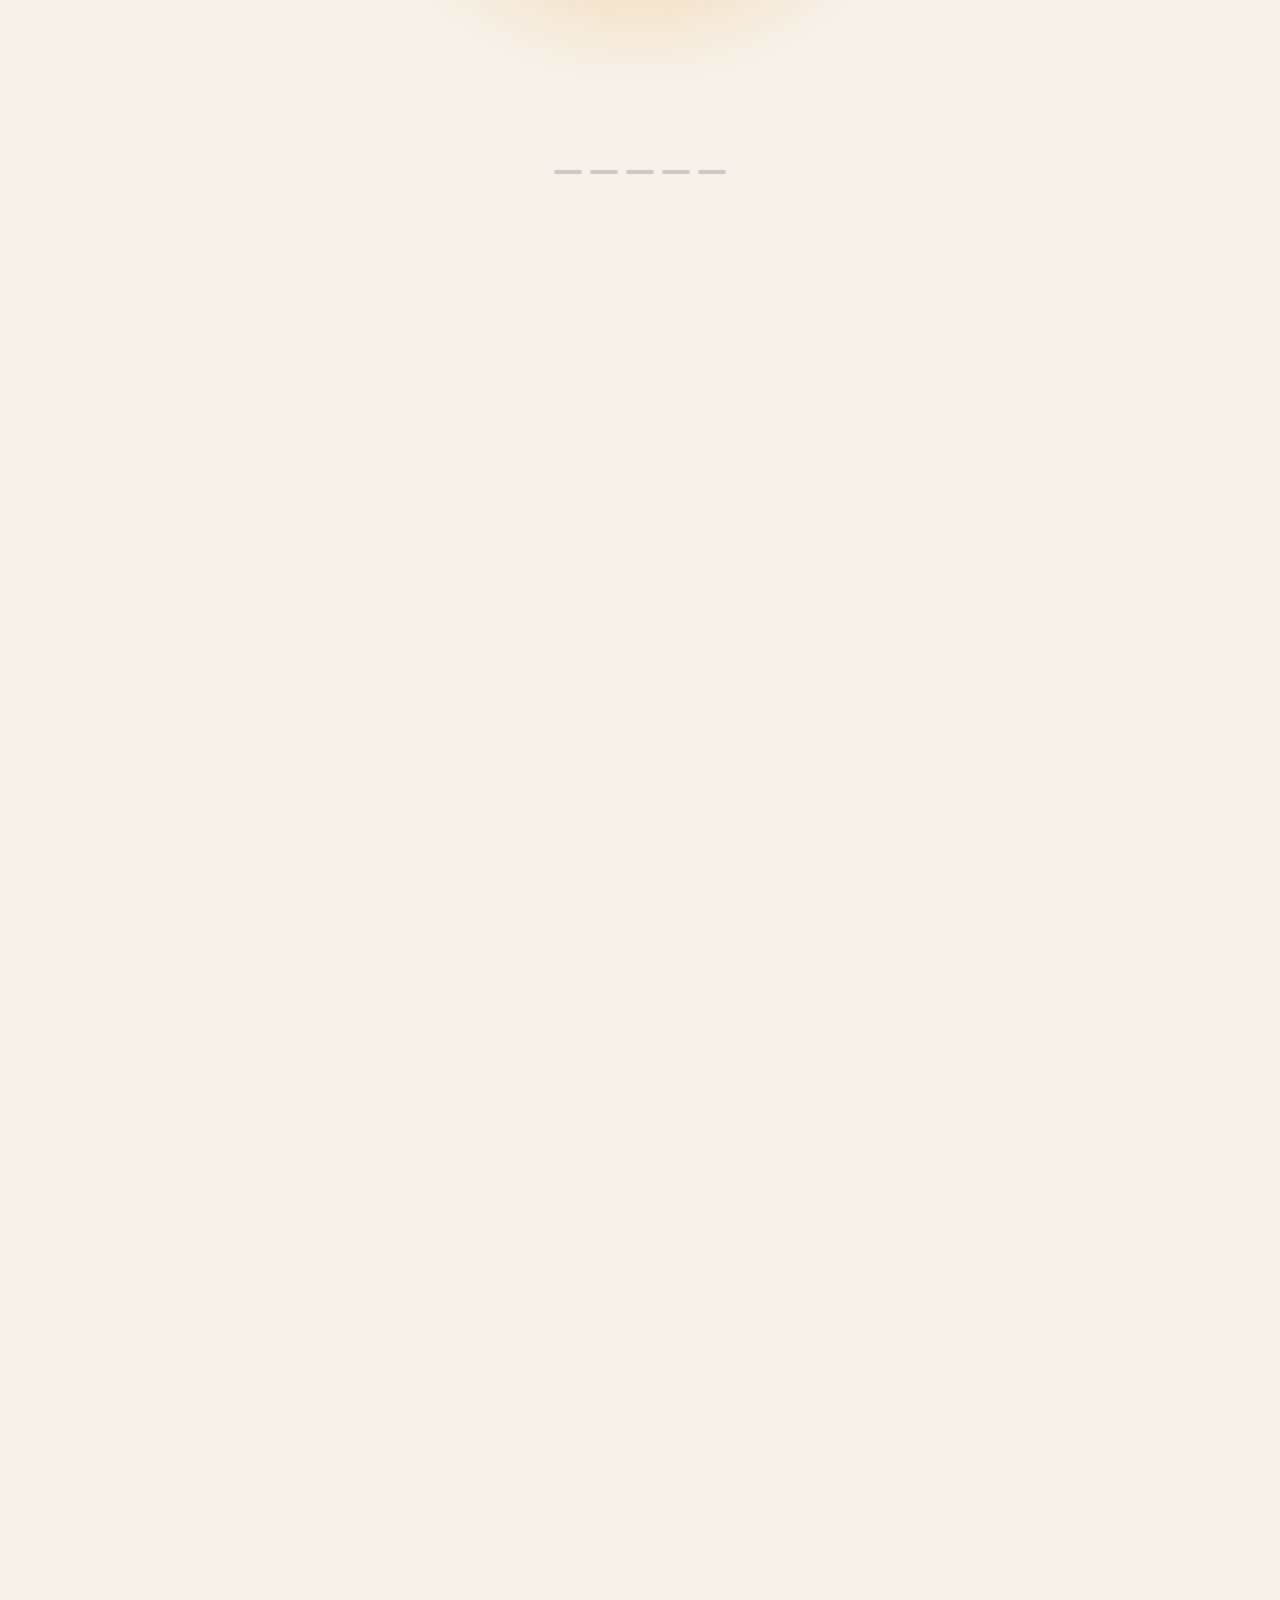
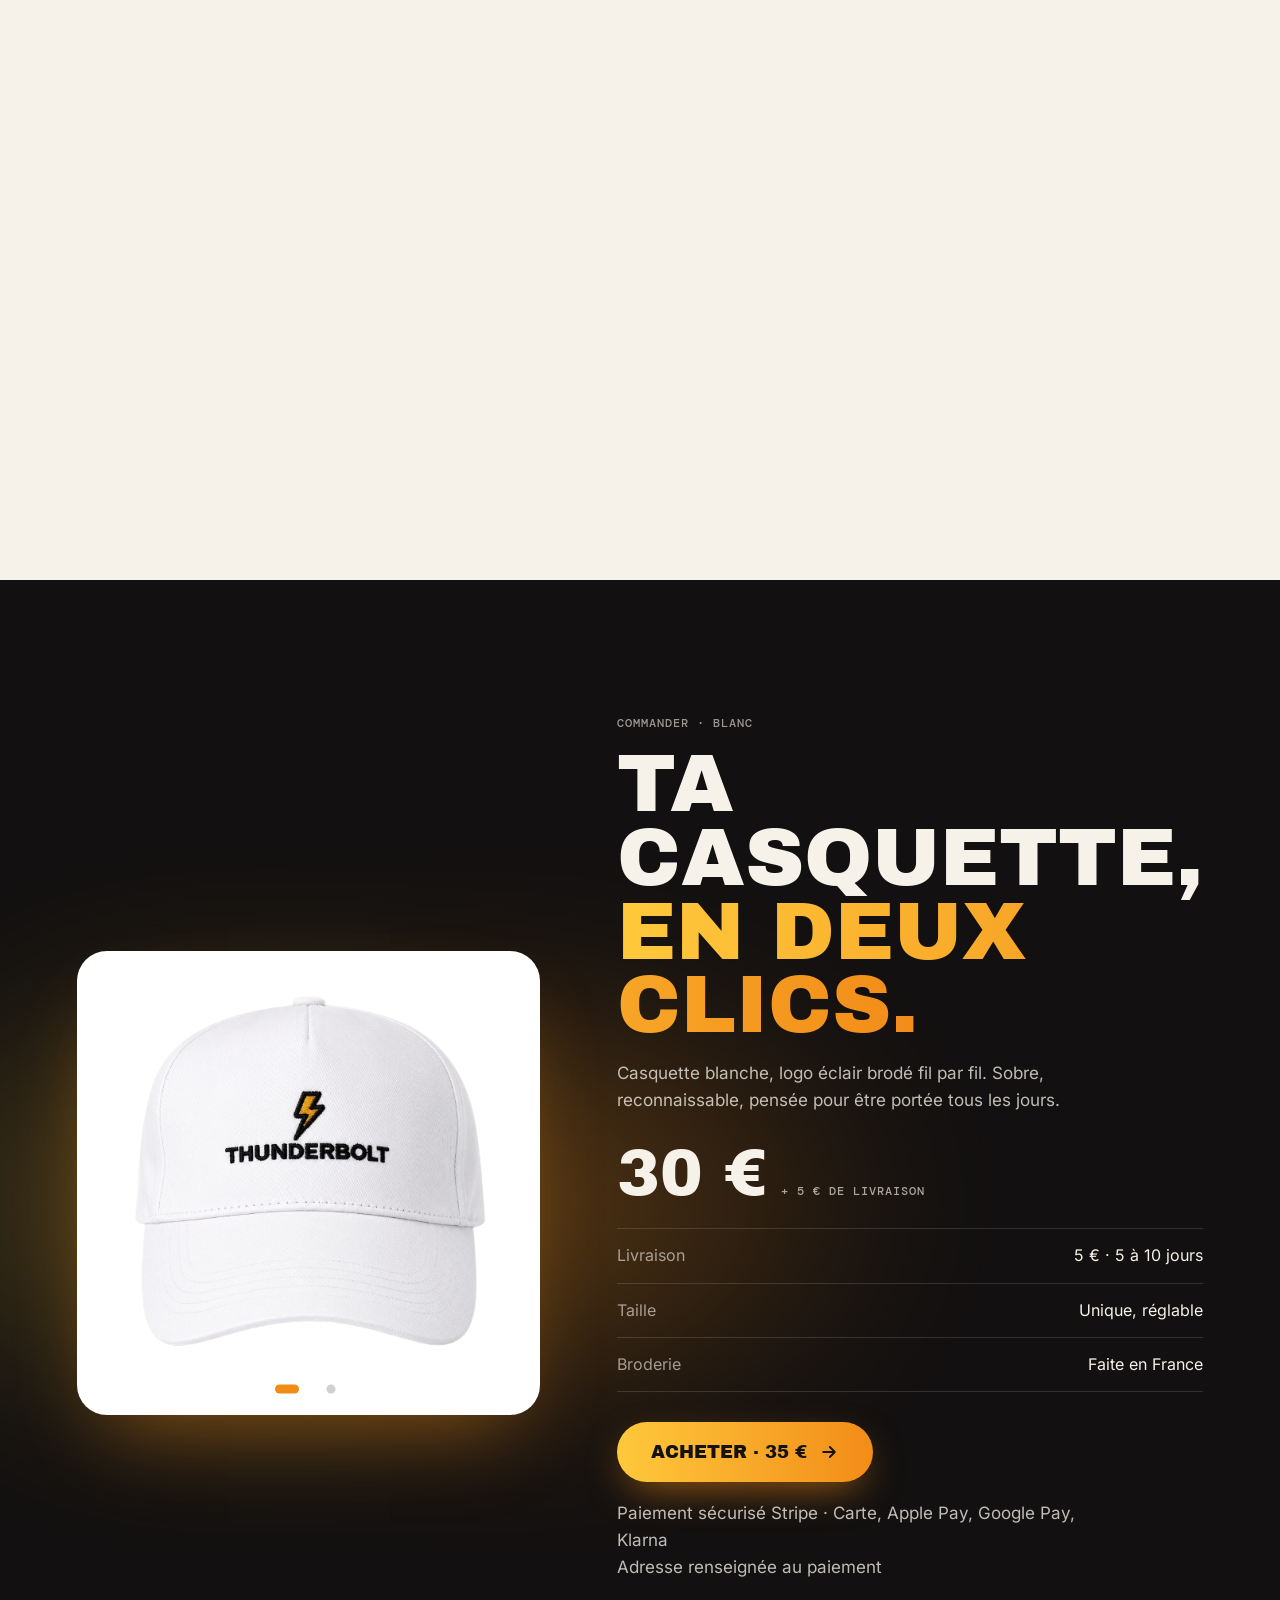
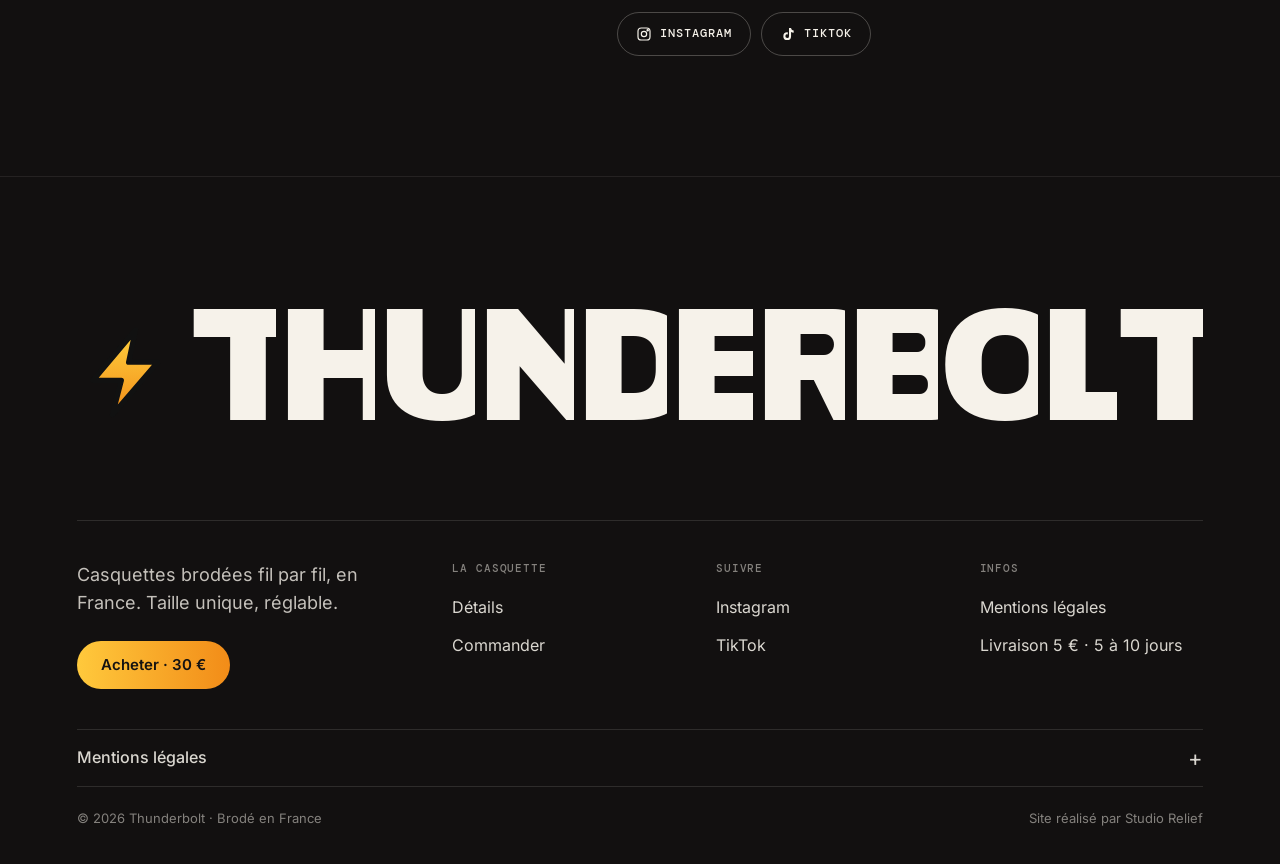
==== commit 5ed6ee21: "Démo : transitions lissées, nouvelle fin de page, détails repris Co-Authored-By: Claude Opus 5.5 <no" ====
--- a/index.html
+++ b/index.html
@@ -40,7 +40,7 @@
 #cap .fl img.b{opacity:0}
 
 /* intro */
-#intro{position:fixed;inset:0;z-index:50;background:#121010;display:grid;place-items:center;overflow:hidden;transition:opacity .7s var(--ease),visibility .7s}
+#intro{position:fixed;inset:0;z-index:50;background:#121010;display:grid;place-items:center;overflow:hidden;transition:transform .85s cubic-bezier(.77,0,.175,1),visibility 0s .85s}
 #ibolt{position:absolute;width:min(34vw,260px);aspect-ratio:1;left:50%;top:46%;transform:translate(-50%,-50%)}
 #ibolt path{fill:url(#ig);fill-opacity:0;stroke:#f6f2ea;stroke-width:.5;stroke-linejoin:round;stroke-dasharray:80;stroke-dashoffset:80}
 #intro.draw #ibolt path{animation:draw .75s cubic-bezier(.6,0,.3,1) forwards,fillin .35s .7s forwards}
@@ -54,7 +54,7 @@
 #stamp.on{animation:stamp .6s cubic-bezier(.2,1.5,.4,1) forwards}
 @keyframes stamp{0%{opacity:0;transform:scale(1.7) rotate(-8deg)}55%{opacity:1}100%{opacity:1;transform:scale(1) rotate(-3deg)}}
 #skip{position:absolute;right:20px;bottom:calc(20px + env(safe-area-inset-bottom));padding:10px 18px;border-radius:999px;background:rgba(246,242,234,.14);backdrop-filter:blur(8px);color:var(--cream);border:1px solid rgba(246,242,234,.25)}
-#intro.done{opacity:0;visibility:hidden;pointer-events:none}
+#intro.done{transform:translateY(-100%);visibility:hidden;pointer-events:none}
 
 /* nav */
 #nav{position:fixed;top:14px;left:0;right:0;z-index:10;display:flex;align-items:center;justify-content:space-between;gap:12px;padding:0 22px;pointer-events:none}
@@ -110,8 +110,8 @@
 .stormtitle em{font-style:normal;background:linear-gradient(90deg,var(--o1),var(--o2));-webkit-background-clip:text;background-clip:text;color:transparent}
 #inBar{position:absolute;left:50%;top:52%;width:min(40vw,540px);aspect-ratio:10/9;transform:translate(-50%,-50%);pointer-events:none}
 .steps{position:absolute;left:6vw;top:50%;transform:translateY(-50%);width:min(26vw,360px)}
-.step{position:absolute;top:0;left:0;right:0;transform:translateY(calc(-50% + 24px));opacity:0;transition:opacity .5s,transform .7s var(--ease)}
-.step.on{opacity:1;transform:translateY(-50%)}
+.step{position:absolute;top:0;left:0;right:0;transform:translateY(calc(-50% + 24px));opacity:0;transition:opacity .2s ease,transform .35s var(--ease)}
+.step.on{opacity:1;transform:translateY(-50%);transition:opacity .45s ease .2s,transform .7s var(--ease) .2s}
 .step .n{display:block;margin-bottom:14px;opacity:.6}
 .step h3{font:400 clamp(30px,3.4vw,50px)/.95 'Archivo Black',sans-serif;text-transform:uppercase;margin-bottom:14px}
 .step p{font-size:16px;max-width:34ch;opacity:.8}
@@ -140,17 +140,17 @@
 .dots button.on::after{background:var(--o2);width:24px}
 #order h2{font:400 clamp(44px,6.4vw,100px)/.9 'Archivo Black',sans-serif;text-transform:uppercase;margin:14px 0 18px}
 #order h2 em{font-style:normal;background:linear-gradient(90deg,var(--o1),var(--o2));-webkit-background-clip:text;background-clip:text;color:transparent}
-.otxt>p{opacity:.72;max-width:42ch}
+.otxt>p{color:rgba(246,242,234,.76);max-width:42ch;font-size:17px;line-height:1.6}
 .priceline{display:flex;align-items:baseline;gap:14px;margin:28px 0 8px;flex-wrap:wrap}
 .priceline b{font:400 64px/1 'Archivo Black',sans-serif}
 .priceline span{opacity:.65}
 .olist{list-style:none;margin:22px 0 30px;border-top:1px solid rgba(246,242,234,.14)}
-.olist li{display:flex;justify-content:space-between;gap:16px;padding:13px 0;border-bottom:1px solid rgba(246,242,234,.14)}
-.olist li span:last-child{opacity:.7;text-align:right}
+.olist li{display:flex;justify-content:space-between;gap:16px;padding:15px 0;border-bottom:1px solid rgba(246,242,234,.14);font-size:16px}
+.olist li span:first-child{color:rgba(246,242,234,.6)}.olist li span:last-child{text-align:right}
 #buy{display:inline-flex;align-items:center;gap:12px;padding:20px 34px;border-radius:999px;background:linear-gradient(90deg,var(--o1),var(--o2));color:var(--ink);font:400 18px 'Archivo Black',sans-serif;text-transform:uppercase;text-decoration:none;transition:transform 160ms var(--ease),box-shadow .25s ease;box-shadow:0 14px 40px -12px rgba(242,140,24,.7)}
 #buy:active{transform:scale(.97)}
 #buy svg{width:20px;height:20px}
-.secure{margin-top:16px;opacity:.55;font-size:11px;line-height:1.7}
+.secure{margin-top:18px;color:rgba(246,242,234,.6);font-size:14px;line-height:1.6}
 .social{display:flex;gap:10px;margin-top:30px;flex-wrap:wrap}
 .social a{display:inline-flex;align-items:center;gap:8px;min-height:44px;padding:10px 18px;border-radius:999px;border:1px solid rgba(246,242,234,.25);text-decoration:none;transition:background .2s ease,color .2s ease,transform 160ms var(--ease)}
 .social a:active{transform:scale(.97)}
@@ -165,8 +165,6 @@
 }
 .pill a{transition:color .3s,opacity .2s ease}
 .social svg{width:16px;height:16px}
-footer{background:#121010;color:rgba(246,242,234,.55);padding:30px 6vw calc(30px + env(safe-area-inset-bottom));display:flex;justify-content:space-between;gap:16px;flex-wrap:wrap;border-top:1px solid rgba(246,242,234,.1)}
-footer nav{display:flex;gap:18px;flex-wrap:wrap}
 .sr{position:absolute;width:1px;height:1px;overflow:hidden;clip:rect(0 0 0 0)}
 :focus-visible{outline:2px solid var(--ink);outline-offset:3px}
 #order :focus-visible{outline-color:var(--cream)}
@@ -185,14 +183,45 @@
 html:not(.js) .step{position:static;opacity:1;transform:none;margin-bottom:40px}
 html:not(.js) :is(.facts,.ticks,.dark,.stormtitle,.halo,#inBar,.dots){display:none}
 /* legal notice */
-.legal{scroll-margin-top:72px;background:#121010;color:rgba(246,242,234,.72);padding:110px 6vw calc(96px + env(safe-area-inset-bottom));border-top:1px solid rgba(246,242,234,.1)}
-.legal h2{font:400 clamp(28px,3vw,40px)/1.1 'Archivo Black',sans-serif;color:var(--cream);text-transform:uppercase;margin-bottom:24px}
-.legal h3{color:var(--cream);font-size:16px;font-weight:600;margin:28px 0 8px}
-.legal p,.legal li{font-size:15px;line-height:1.7;max-width:70ch}
-.legal ul{padding-left:1.2em}
 .legal .todo{background:rgba(255,201,60,.18);color:var(--o1);padding:0 4px;border-radius:3px}
-footer a{text-decoration:none}footer a:hover{color:var(--cream)}
-
+
+/* the end of the page: the name set large, the links, the legal notice folded */
+.foot{background:#121010;color:var(--cream);padding:120px 6vw calc(36px + env(safe-area-inset-bottom));border-top:1px solid rgba(246,242,234,.08)}
+.foot__word{display:flex;align-items:center;gap:.1em;font:400 clamp(52px,12.6vw,214px)/.86 'Archivo Black',sans-serif;letter-spacing:-.02em;color:var(--cream)}
+.foot__word i{width:.6em;height:.76em;flex:none;display:block}
+.foot__word span{display:inline-flex;overflow:hidden;padding-bottom:.04em}
+.foot__word .l{display:inline-block;transition:transform .9s var(--ease)}
+.js .foot__word.wait .l{transform:translateY(108%)}
+.js .foot__word.wait.in .l{transform:none}
+.js .foot__word.wait i{opacity:0;transform:scale(.6) rotate(-20deg);transition:opacity .5s ease,transform .7s cubic-bezier(.2,1.5,.4,1)}
+.js .foot__word.wait.in i{opacity:1;transform:none}
+.foot__grid{display:grid;grid-template-columns:1.5fr repeat(3,1fr);gap:40px;margin:72px 0 40px;padding-top:40px;border-top:1px solid rgba(246,242,234,.12)}
+.foot__brand p{font-size:18px;line-height:1.55;max-width:28ch;color:rgba(246,242,234,.78);margin-bottom:24px}
+.foot__cta{display:inline-flex;align-items:center;min-height:48px;padding:0 24px;border-radius:999px;background:linear-gradient(90deg,var(--o1),var(--o2));color:var(--ink);text-decoration:none;font:600 15px/1 Inter,sans-serif;transition:transform 160ms var(--ease),box-shadow .25s ease}
+.foot__cta:active{transform:scale(.97)}
+.foot__col{display:flex;flex-direction:column;align-items:flex-start;gap:10px}
+.foot__col h3{font-size:11px;font-weight:500;color:rgba(246,242,234,.5);margin-bottom:6px}
+.foot__col a,.foot__col span{color:rgba(246,242,234,.88);text-decoration:none;font-size:16px;line-height:1.75}
+.foot__col a{background:linear-gradient(currentColor,currentColor) 0 100%/0 1px no-repeat;transition:background-size .3s var(--ease),color .2s ease}
+.legal{border-top:1px solid rgba(246,242,234,.12);color:rgba(246,242,234,.72);scroll-margin-top:80px}
+.legal summary{display:flex;justify-content:space-between;align-items:center;min-height:56px;cursor:pointer;list-style:none;font-weight:500;color:rgba(246,242,234,.88)}
+.legal summary::-webkit-details-marker{display:none}
+.legal summary::after{content:'+';font:400 22px/1 Inter,sans-serif;transition:transform .3s var(--ease)}
+.legal[open] summary::after{transform:rotate(45deg)}
+.legal__in{padding:8px 0 32px;max-width:760px}
+.legal__in h3{color:var(--cream);font-size:15px;font-weight:600;margin:22px 0 6px}
+.legal__in h3:first-child{margin-top:0}
+.legal__in p,.legal__in li{font-size:15px;line-height:1.7}
+.legal__in ul{padding-left:1.2em}
+.foot__bar{display:flex;justify-content:space-between;gap:16px;flex-wrap:wrap;padding-top:22px;border-top:1px solid rgba(246,242,234,.12);color:rgba(246,242,234,.5);font-size:13px}
+@media (hover:hover) and (pointer:fine){.foot__col a:hover{background-size:100% 1px;color:var(--cream)}.foot__cta:hover{transform:translateY(-2px);box-shadow:0 14px 34px -12px rgba(242,140,24,.7)}.legal summary:hover{color:var(--cream)}}
+@media (max-width:819px){.foot{padding:90px 20px calc(110px + env(safe-area-inset-bottom))}.foot__grid{grid-template-columns:1fr 1fr;gap:32px 20px;margin-top:48px}.foot__brand{grid-column:1/-1}.foot__cta{width:100%;justify-content:center}}
+
+/* the bar gets a quiet ground once the hero is gone, so nothing slides under the logo and the buttons */
+#nav::before{content:"";position:absolute;left:0;right:0;top:-14px;height:74px;z-index:-1;pointer-events:none;opacity:0;transition:opacity .3s ease,background .3s ease;background:rgba(246,242,234,.86);-webkit-backdrop-filter:blur(14px);backdrop-filter:blur(14px);border-bottom:1px solid rgba(21,19,18,.07)}
+.navbg #nav::before{opacity:1}
+.navdark #nav::before{background:rgba(18,16,16,.86);border-bottom-color:rgba(246,242,234,.08)}
+@media (max-width:819px){#nav::before{height:66px}}
 /* phone */
 @media (max-width:819px){
  #nav{padding:0 16px}
@@ -245,7 +274,7 @@
 (function(){
  var RM=matchMedia('(prefers-reduced-motion: reduce)').matches,intro=document.getElementById('intro'),st=document.getElementById('stamp');
  window.__introDone=false;
- function finish(){if(window.__introDone)return;window.__introDone=true;intro.classList.add('done');document.body.classList.remove('locked');dispatchEvent(new Event('tb:intro'));}
+ function finish(){if(window.__introDone)return;window.__introDone=true;intro.classList.add('done');document.body.classList.remove('locked');setTimeout(function(){intro.style.display='none';},950);dispatchEvent(new Event('tb:intro'));}
  document.getElementById('skip').addEventListener('click',finish);
  setTimeout(finish,7000);
  if(RM){st.classList.add('on');setTimeout(finish,500);return;}
@@ -319,13 +348,13 @@
    <h2>Ta casquette,<br><em>en deux clics.</em></h2>
    <p>Casquette blanche, logo éclair brodé fil par fil. Sobre, reconnaissable, pensée pour être portée tous les jours.</p>
    <div class="priceline"><b>30 €</b><span class="mono">+ 5 € de livraison</span></div>
-   <ul class="olist mono">
+   <ul class="olist">
     <li><span>Livraison</span><span>5 € · 5 à 10 jours</span></li>
     <li><span>Taille</span><span>Unique, réglable</span></li>
     <li><span>Broderie</span><span>Faite en France</span></li>
    </ul>
    <button id="buy" type="button" aria-describedby="buyNote">Acheter · 35 € <svg viewBox="0 0 24 24" fill="none" stroke="currentColor" stroke-width="2.2" stroke-linecap="round" stroke-linejoin="round"><path d="M5 12h14M13 6l6 6-6 6"/></svg></button>
-   <p class="secure mono" id="buyNote" role="status">Paiement sécurisé Stripe · Carte, Apple Pay, Google Pay, Klarna<br>Adresse renseignée au paiement</p>
+   <p class="secure" id="buyNote" role="status">Paiement sécurisé Stripe · Carte, Apple Pay, Google Pay, Klarna<br>Adresse renseignée au paiement</p>
    <div class="social">
     <a href="https://www.instagram.com/thunderbolt31177/" target="_blank" rel="noopener" class="mono"><svg viewBox="0 0 24 24" fill="none" stroke="currentColor" stroke-width="1.8"><rect x="3" y="3" width="18" height="18" rx="5"/><circle cx="12" cy="12" r="4"/><circle cx="17.5" cy="6.5" r="1" fill="currentColor"/></svg>Instagram</a>
     <a href="https://www.tiktok.com/@thunderbolt_off" target="_blank" rel="noopener" class="mono"><svg viewBox="0 0 24 24" fill="currentColor"><path d="M16.6 3c.3 2.2 1.7 3.7 3.9 3.9v3.1c-1.4 0-2.7-.4-3.9-1.1v6.3a5.8 5.8 0 1 1-5.8-5.8c.3 0 .6 0 .9.1v3.2a2.7 2.7 0 1 0 1.8 2.5V3z"/></svg>TikTok</a>
@@ -334,9 +363,15 @@
  </div>
 </section>
 </main>
-<footer class="mono"><span>© 2026 Thunderbolt · Brodé en France</span><nav aria-label="Informations"><a href="#mentions">Mentions légales</a><a href="https://www.instagram.com/thunderbolt31177/" target="_blank" rel="noopener">Instagram</a><a href="https://www.tiktok.com/@thunderbolt_off" target="_blank" rel="noopener">TikTok</a></nav><span>Site réalisé par Studio Relief</span></footer>
-<section class="legal" id="mentions" aria-labelledby="ml-h">
- <h2 id="ml-h">Mentions légales</h2>
+<footer class="foot" id="contact">
+ <div class="foot__word" aria-hidden="true"><i><svg class="boltsvg"><use href="#bolt"/></svg></i><span>THUNDERBOLT</span></div>
+ <div class="foot__grid">
+  <div class="foot__brand"><p>Casquettes brodées fil par fil, en France. Taille unique, réglable.</p><a class="foot__cta" href="#order">Acheter · 30 €</a></div>
+  <nav class="foot__col" aria-label="La casquette"><h3 class="mono">La casquette</h3><a href="#inside">Détails</a><a href="#order">Commander</a></nav>
+  <nav class="foot__col" aria-label="Réseaux"><h3 class="mono">Suivre</h3><a href="https://www.instagram.com/thunderbolt31177/" target="_blank" rel="noopener">Instagram</a><a href="https://www.tiktok.com/@thunderbolt_off" target="_blank" rel="noopener">TikTok</a></nav>
+  <nav class="foot__col" aria-label="Informations"><h3 class="mono">Infos</h3><a href="#mentions" id="mlLink">Mentions légales</a><span>Livraison 5 € · 5 à 10 jours</span></nav>
+ </div>
+ <details class="legal" id="mentions"><summary>Mentions légales</summary><div class="legal__in">
  <h3>Éditeur du site</h3>
  <ul>
   <li>Marque : Thunderbolt</li>
@@ -355,7 +390,10 @@
  <p>Les paiements sont traités par Stripe sur sa propre page sécurisée : Thunderbolt ne reçoit ni ne conserve tes données de carte bancaire. Le nom, l'adresse et l'email saisis au paiement servent uniquement à préparer et livrer la commande. Tu peux demander l'accès, la correction ou la suppression de tes données en écrivant à <span class="todo">email à compléter</span>, et saisir la CNIL (cnil.fr).</p>
  <h3>Cookies</h3>
  <p>Ce site ne dépose aucun cookie de mesure d'audience ni de publicité. La page de paiement Stripe peut déposer ses propres cookies, nécessaires au paiement.</p>
-</section>
+</div></details>
+ <div class="foot__bar"><span>© 2026 Thunderbolt · Brodé en France</span><span>Site réalisé par Studio Relief</span></div>
+</footer>
+
 <div id="inFront" aria-hidden="true"></div>
 
 <script>
@@ -383,7 +421,7 @@
  if(s.o<.004)return;
  cap.style.transform=`translate3d(${s.x.toFixed(1)}px,${s.y.toFixed(1)}px,0) translate(-50%,-50%) scale(${(s.w/BOXW).toFixed(4)}) rotate(${s.rz.toFixed(2)}deg)`;
  zm.style.transform=`scale(${s.z.toFixed(4)}) translate(${((.5-s.px)*100).toFixed(2)}%,${((.5-s.py)*100).toFixed(2)}%)`;
- const k=(((s.ry/180)%2)+2)%2,turn=Math.sin(k*Math.PI),face=.5+.5*Math.cos(k*Math.PI),bl=Math.pow(Math.abs(turn),3)*3;
+ const k=(((s.ry/180)%2)+2)%2,turn=Math.sin(k*Math.PI),tp=(1-Math.cos(k*Math.PI))/2,ts=clamp((tp-.38)/.24),sm=ts*ts*(3-2*ts),face=1-sm,bl=Math.sin(ts*Math.PI)*2.5;
  fl.style.transform=`perspective(2600px) rotateX(${s.rx.toFixed(2)}deg) rotateY(${(turn*-32).toFixed(2)}deg) scale(${s.sx.toFixed(3)},${s.sy.toFixed(3)})`;
  imgF.style.opacity=face.toFixed(3);imgB.style.opacity=(1-face).toFixed(3);fl.style.filter=bl>.05?`blur(${bl.toFixed(2)}px)`:'none';
  capSh.style.opacity=(s.shO*(1-(s.z-1)*1.6)).toFixed(3);
@@ -511,9 +549,9 @@
  const stop=Math.max(insEnd+vh*.5,photoStop());
  const p3r=clamp((sy-insEnd)/(stop-insEnd)),p3=eio(p3r);
  const bump=Math.sin(Math.PI*st),stormA=RM?0:Math.sin(st*Math.PI*4)*14*bump;
- dark.style.opacity=clamp(st*3)*.92*clamp((1-st)/.14);
+ dark.style.opacity=clamp(st*3);
  stepsEl.style.opacity=factsEl.style.opacity=1-clamp(st*5);halo.style.opacity=1-clamp(st*3);
- document.body.classList.toggle('navdark',(st>.12&&st<.93)||orderEl.getBoundingClientRect().top<40);
+ document.body.classList.toggle('navdark',st>.12||orderEl.getBoundingClientRect().top<40);document.body.classList.toggle('navbg',sy>vh*.85);
  stormTitle.style.opacity=clamp(st*3-.4)*clamp((1-st)*6);
  // A: hero
  const ent=RM?1:clamp((now-entT)/1100),ee=1-Math.pow(1-ent,4);
@@ -524,7 +562,7 @@
  const base=360*Math.round(angT/360),v=twVal(now),rb=inBar.getBoundingClientRect();
  const B={x:rb.left+rb.width/2,y:rb.top+rb.height/2-bump*vh*(phone?.06:.27),w:rb.width*(1-.5*bump),rx:RM?0:Math.sin(t*.9)*3,ry:base+v.a,rz:(RM?0:Math.sin(t*.7)*2)+stormA,z:v.z,px:v.px,py:v.py,o:1,sx:1,sy:1,shO:.8*(1-bump)};
  // C: the order photo
- const live=p3r>.985;photo.classList.toggle('live',p3r>0);
+ const live=p3r>.985;photo.classList.toggle('live',p3r>0);if(!RM){const pe=p3r>0?eio(p3r):1;photo.style.opacity=(p3r>0?.15+.85*pe:1).toFixed(3);photo.style.transform=p3r>0&&p3r<1?'scale('+(.94+.06*pe).toFixed(4)+')':'';}
  if(live&&!RM&&now-lastView>4500)setView(view?0:1);
  pv=lerp(pv,view,1-Math.exp(-dt*5));
  const rp=photo.getBoundingClientRect(),endBase=base+ST[3].a;
@@ -553,6 +591,14 @@
 window.__tb={get state(){return {sel,ang,angT,introDone,step}}};
 })();
 </script>
+<script>
+(function(){var w=document.querySelector('.foot__word'),s=w&&w.querySelector('span');if(!w||!s)return;
+ var t=s.textContent;s.textContent='';t.split('').forEach(function(c,i){var l=document.createElement('span');l.className='l';l.textContent=c;l.style.transitionDelay=(120+i*45)+'ms';s.appendChild(l);});
+ var ml=document.getElementById('mlLink'),d=document.getElementById('mentions');if(ml&&d)ml.addEventListener('click',function(){d.open=true;});
+ if(matchMedia('(prefers-reduced-motion: reduce)').matches||!('IntersectionObserver' in window))return;
+ w.classList.add('wait');new IntersectionObserver(function(es,o){es.forEach(function(e){if(e.isIntersecting){w.classList.add('in');o.disconnect();}});},{threshold:.35}).observe(w);
+})();
+</script>
 <script>document.getElementById('buy').addEventListener('click',function(){document.getElementById('buyNote').textContent='Version démo : le paiement sera activé à la mise en ligne du site.';});</script>
 </body>
 </html>
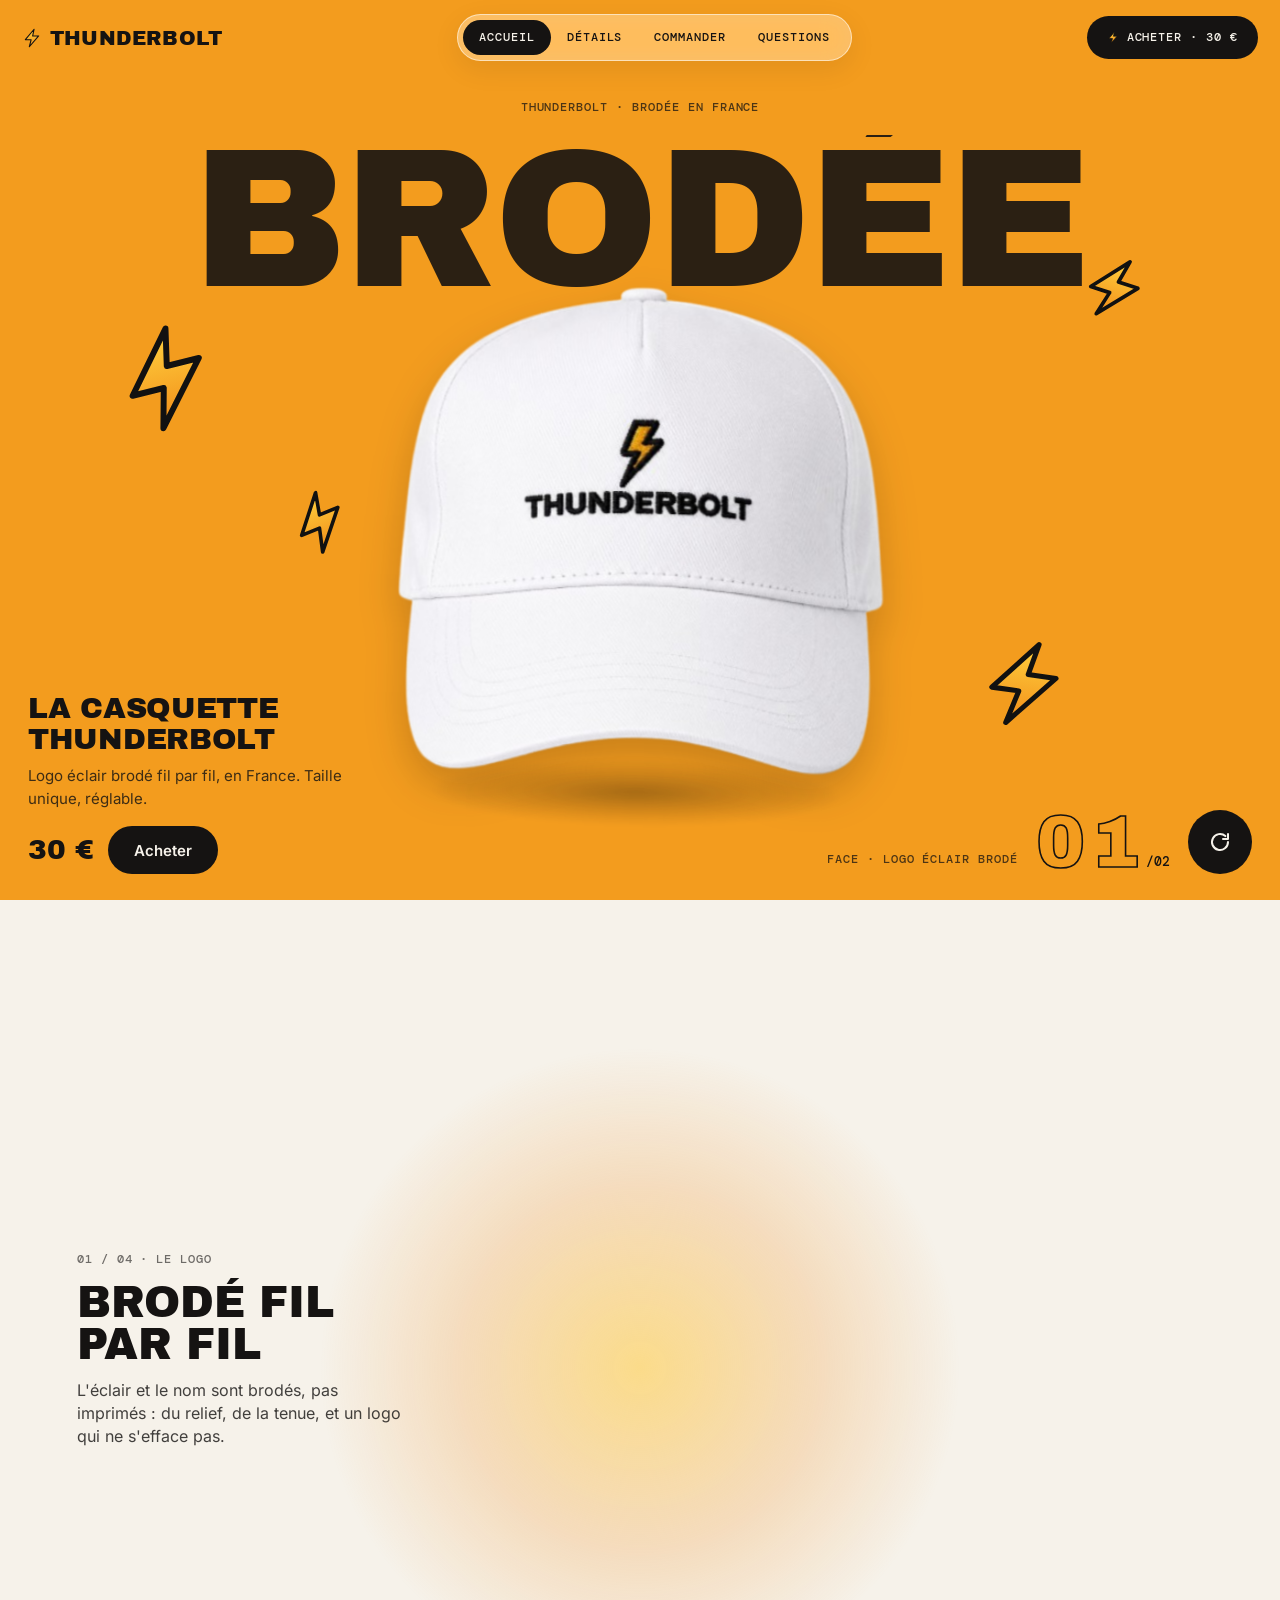
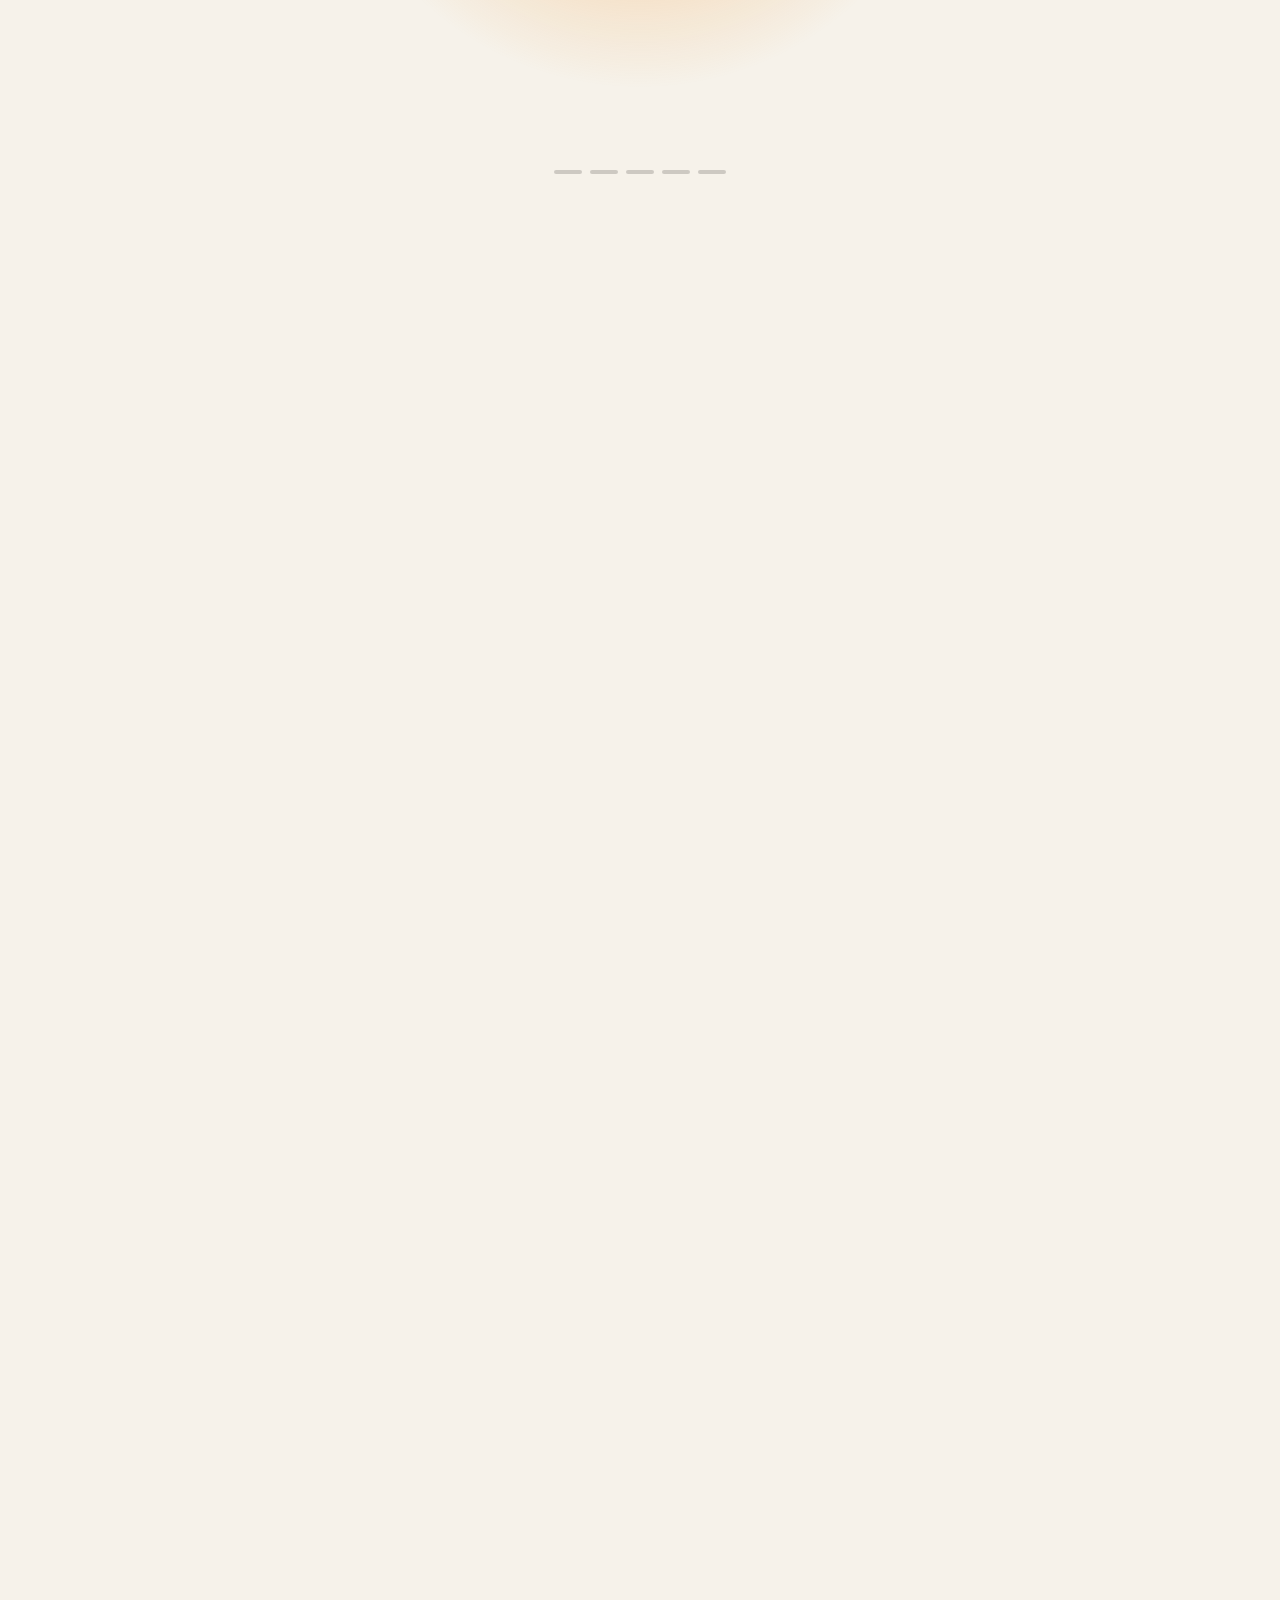
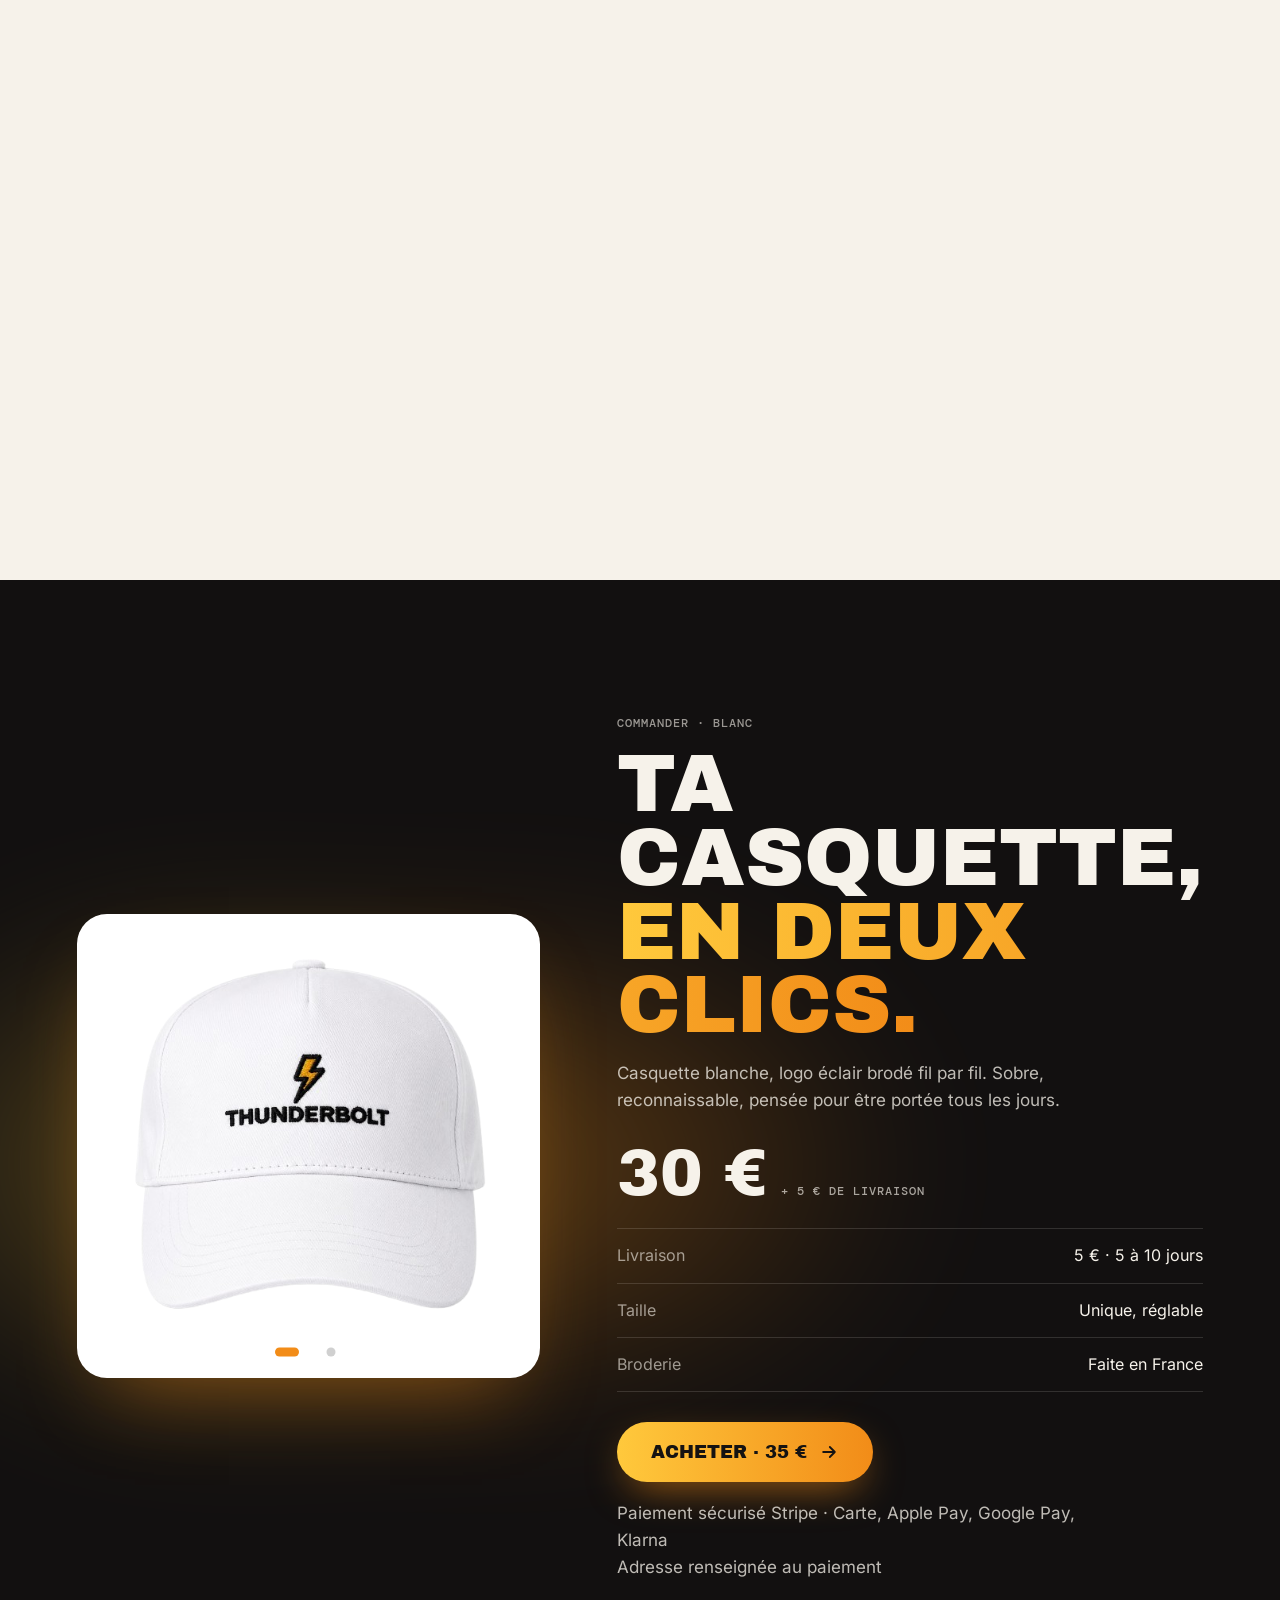
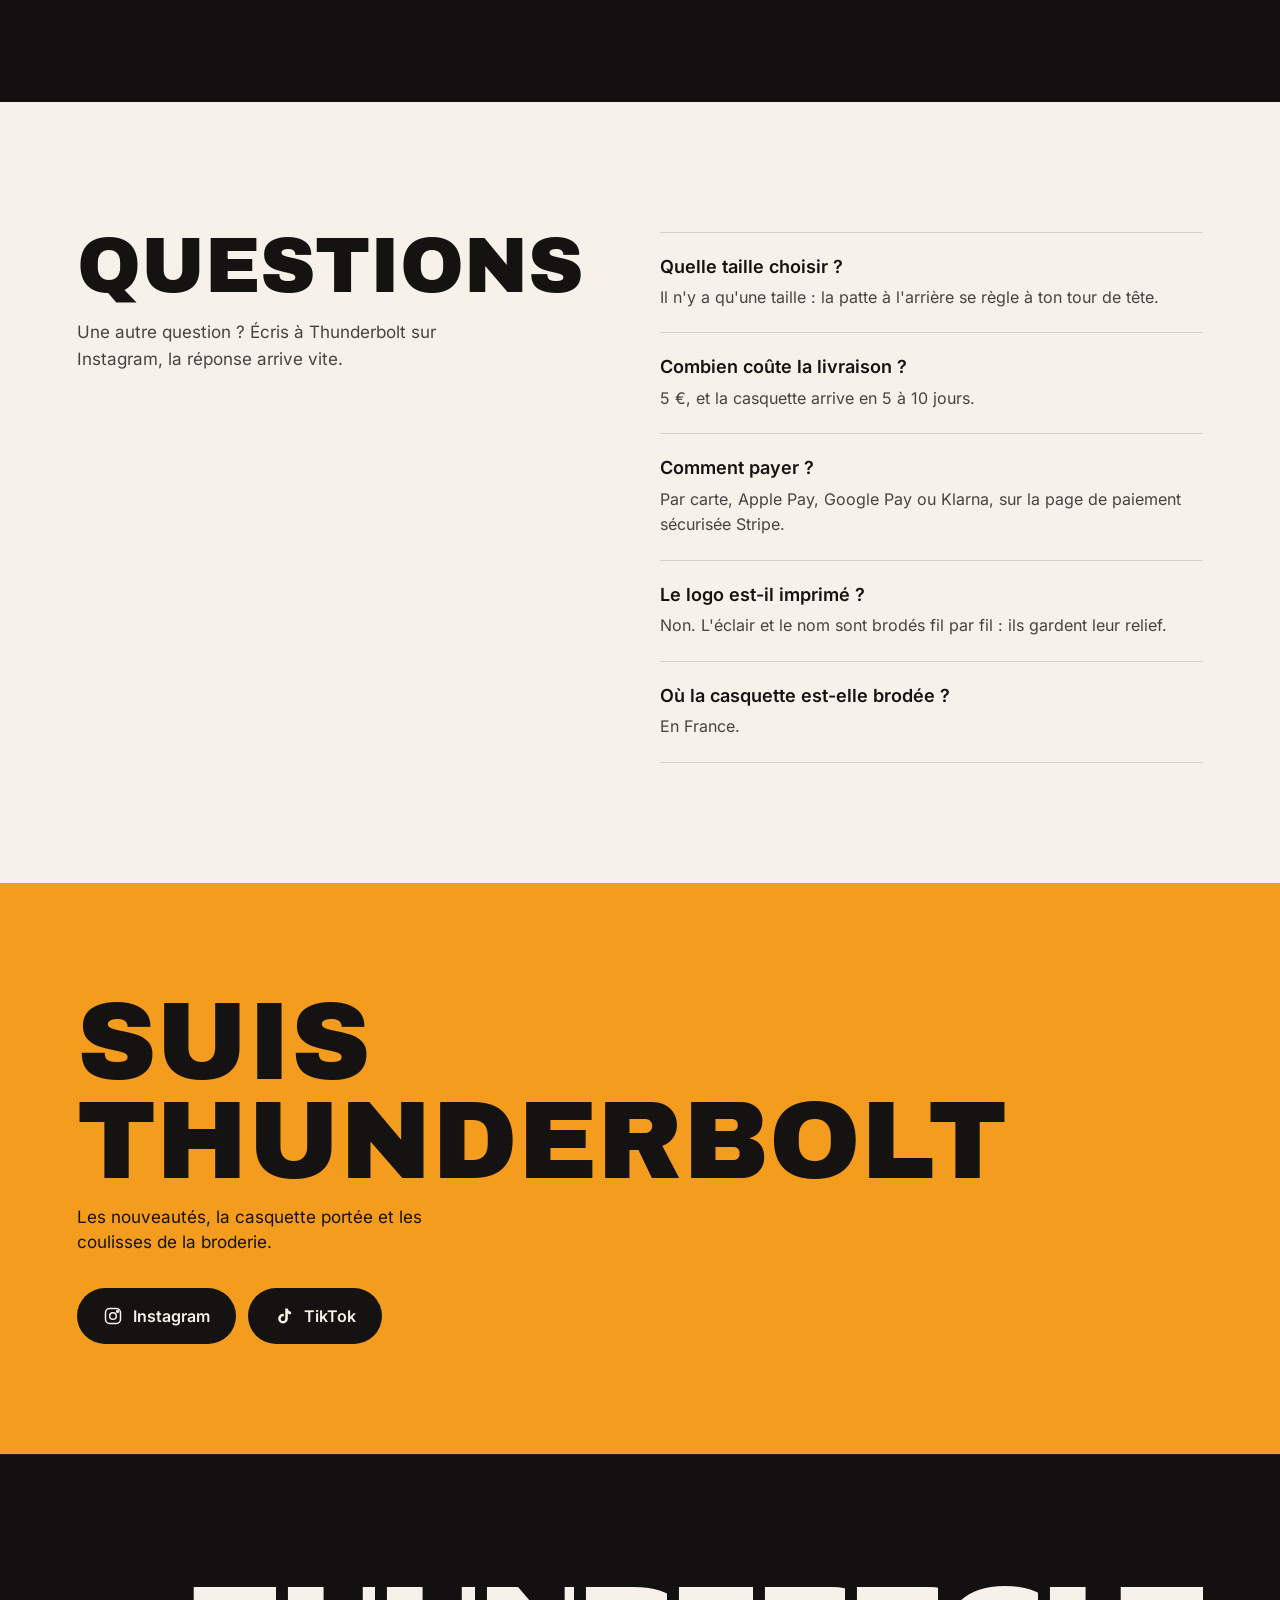
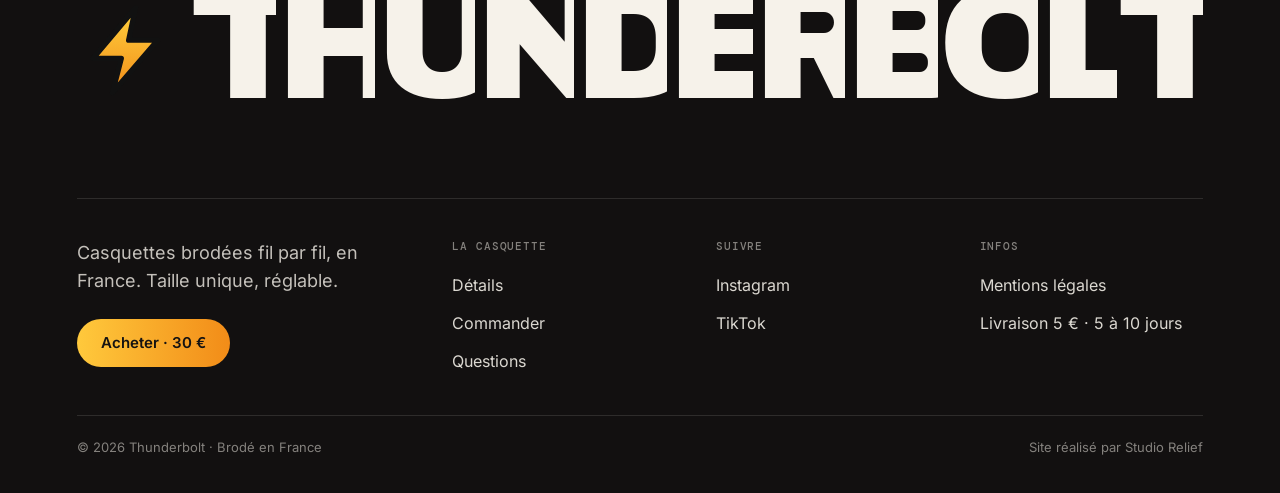
==== commit d2370ed1: "Site restructuré : code rangé en dossiers, accueil plus clair, questions, réseaux, mentions légales " ====
--- a/index.html
+++ b/index.html
@@ -1,604 +1,367 @@
 <!doctype html>
 <html lang="fr">
-<head>
-<meta charset="utf-8">
-<script>document.documentElement.classList.add('js')</script>
-<meta name="viewport" content="width=device-width,initial-scale=1,viewport-fit=cover">
-<title>Thunderbolt — Plus qu'une casquette</title>
-<meta name="description" content="Thunderbolt : la casquette au logo éclair brodé fil par fil, brodée en France. 30 €.">
-<meta name="theme-color" content="#f39c1e">
-<meta name="robots" content="noindex">
-<meta property="og:title" content="Thunderbolt — la casquette brodée en France">
-<meta property="og:description" content="Logo éclair brodé fil par fil. Taille unique, réglable. 30 €.">
-<meta property="og:image" content="https://i.imgur.com/e9JM0L8.png">
-<meta property="og:type" content="website">
-<link rel="icon" href="data:image/svg+xml,%3Csvg xmlns='http://www.w3.org/2000/svg' viewBox='0 0 24 24'%3E%3Cpath d='M14.5 1.5 4 14h7l-2.2 8.5L20 9.5h-7.2z' fill='%23f7a823' stroke='%23111' stroke-width='1.3' stroke-linejoin='round'/%3E%3C/svg%3E">
-<style>
-@font-face{font-family:'Archivo Black';font-style:normal;font-weight:400;font-display:swap;src:url([data-uri]) format('woff2')}
-@font-face{font-family:'DM Mono';font-style:normal;font-weight:400;font-display:swap;src:url([data-uri]) format('woff2')}
-@font-face{font-family:'DM Mono';font-style:normal;font-weight:500;font-display:swap;src:url([data-uri]) format('woff2')}
-@font-face{font-family:'Inter';font-style:normal;font-weight:100 900;font-display:swap;src:url([data-uri]) format('woff2')}
-:root{--ink:#151312;--cream:#f6f2ea;--c:#f39c1e;--o1:#ffc93c;--o2:#f28c18;--ease:cubic-bezier(.23,1,.32,1);--ease-io:cubic-bezier(.77,0,.175,1)}
-*{box-sizing:border-box;margin:0;padding:0}
-html{overflow-x:clip;-webkit-text-size-adjust:100%}
-body{overflow-x:clip;background:var(--cream);color:var(--ink);font-family:Inter,system-ui,sans-serif;font-optical-sizing:auto;-webkit-font-smoothing:antialiased;line-height:1.45}
-body.locked{overflow:hidden}
-button{font:inherit;color:inherit;background:none;border:0;cursor:pointer;-webkit-tap-highlight-color:transparent;touch-action:manipulation;user-select:none;-webkit-user-select:none}
-a{color:inherit;-webkit-tap-highlight-color:transparent;touch-action:manipulation}
-.skip{position:fixed;left:12px;top:-80px;z-index:70;padding:12px 18px;border-radius:999px;background:var(--ink);color:var(--cream);text-decoration:none;transition:top .2s var(--ease)}
-.skip:focus{top:12px}
-img{display:block;max-width:100%}
-.mono{font-family:'DM Mono',ui-monospace,monospace;font-weight:500;text-transform:uppercase;letter-spacing:.08em;font-size:12px}
-.boltsvg{display:block;width:100%;height:100%;overflow:visible}
-
-/* the real cap, one element that travels through the page */
-#cap{position:fixed;left:0;top:0;width:1000px;height:900px;z-index:2;pointer-events:none;opacity:0}
-#cap .sh{position:absolute;left:50%;bottom:-2%;width:70%;height:12%;transform:translateX(-50%);background:radial-gradient(closest-side,rgba(40,22,6,.42),rgba(40,22,6,.16) 60%,transparent);filter:blur(6px)}
-#cap .zm{position:absolute;inset:0}
-#cap .fl{position:absolute;inset:0;transform-style:preserve-3d}
-#cap .fl img{position:absolute;inset:0;width:100%;height:100%;object-fit:contain;filter:drop-shadow(0 30px 34px rgba(40,22,6,.22))}
-#cap .fl img.b{opacity:0}
-
-/* intro */
-#intro{position:fixed;inset:0;z-index:50;background:#121010;display:grid;place-items:center;overflow:hidden;transition:transform .85s cubic-bezier(.77,0,.175,1),visibility 0s .85s}
-#ibolt{position:absolute;width:min(34vw,260px);aspect-ratio:1;left:50%;top:46%;transform:translate(-50%,-50%)}
-#ibolt path{fill:url(#ig);fill-opacity:0;stroke:#f6f2ea;stroke-width:.5;stroke-linejoin:round;stroke-dasharray:80;stroke-dashoffset:80}
-#intro.draw #ibolt path{animation:draw .75s cubic-bezier(.6,0,.3,1) forwards,fillin .35s .7s forwards}
-@keyframes draw{to{stroke-dashoffset:0}}
-@keyframes fillin{to{fill-opacity:1;stroke:#111}}
-#flash{position:absolute;inset:0;background:#fff6dc;opacity:0;pointer-events:none}
-#intro.draw #flash{animation:flash .5s .72s ease-out}
-@keyframes flash{0%{opacity:0}12%{opacity:.85}100%{opacity:0}}
-#intro.out #ibolt{transition:transform .5s var(--ease),opacity .4s;transform:translate(-50%,-90%) scale(.5);opacity:0}
-#stamp{position:relative;font:400 clamp(40px,10.5vw,170px)/1 'Archivo Black',sans-serif;color:var(--cream);letter-spacing:-.01em;opacity:0;transform:scale(1.7) rotate(-8deg);text-shadow:0 10px 40px rgba(242,140,24,.35)}
-#stamp.on{animation:stamp .6s cubic-bezier(.2,1.5,.4,1) forwards}
-@keyframes stamp{0%{opacity:0;transform:scale(1.7) rotate(-8deg)}55%{opacity:1}100%{opacity:1;transform:scale(1) rotate(-3deg)}}
-#skip{position:absolute;right:20px;bottom:calc(20px + env(safe-area-inset-bottom));padding:10px 18px;border-radius:999px;background:rgba(246,242,234,.14);backdrop-filter:blur(8px);color:var(--cream);border:1px solid rgba(246,242,234,.25)}
-#intro.done{transform:translateY(-100%);visibility:hidden;pointer-events:none}
-
-/* nav */
-#nav{position:fixed;top:14px;left:0;right:0;z-index:10;display:flex;align-items:center;justify-content:space-between;gap:12px;padding:0 22px;pointer-events:none}
-#nav>*{pointer-events:auto}
-.logo{display:flex;align-items:center;gap:8px;min-height:44px;font:400 20px/1 'Archivo Black',sans-serif;text-decoration:none;letter-spacing:.01em;transition:color .3s}
-.logo i{width:20px;height:24px;flex:none}
-.navdark .logo{color:var(--cream)}
-.pill{position:relative;display:flex;padding:5px;border-radius:999px;background:rgba(255,255,255,.36);-webkit-backdrop-filter:blur(14px) saturate(1.5);backdrop-filter:blur(14px) saturate(1.5);border:1px solid rgba(255,255,255,.55);box-shadow:0 8px 28px rgba(21,19,18,.08);transition:background .3s,border-color .3s}
-.pill a{position:relative;z-index:1;padding:9px 16px;border-radius:999px;text-decoration:none;transition:color .3s;white-space:nowrap}
-.pill a.on{color:var(--cream)}
-.pill .hl{position:absolute;top:5px;bottom:5px;left:0;width:0;border-radius:999px;background:var(--ink);transition:transform .35s var(--ease),width .35s var(--ease),background .3s}
-.navdark .pill{background:rgba(30,27,25,.55);border-color:rgba(246,242,234,.18)}
-.navdark .pill a{color:rgba(246,242,234,.82)}.navdark .pill a.on{color:var(--ink)}.navdark .pill .hl{background:var(--cream)}
-.cta{display:inline-flex;align-items:center;gap:8px;padding:13px 20px;border-radius:999px;background:var(--ink);color:var(--cream);text-decoration:none;white-space:nowrap;transition:transform 160ms var(--ease),background .3s,color .3s}
-.cta:active{transform:scale(.97)}
-.cta i{width:12px;height:15px}
-.navdark .cta{background:linear-gradient(90deg,var(--o1),var(--o2));color:var(--ink)}
-
-/* hero */
-#hero{position:relative;height:100vh;height:100svh;min-height:340px;background:var(--c);overflow:hidden;touch-action:pan-y;user-select:none;-webkit-user-select:none;cursor:grab}
-#hero.drag{cursor:grabbing}
-.reveal{position:absolute;inset:0;pointer-events:none;-webkit-mask-image:radial-gradient(circle at 50% 58%,#000 calc(var(--r,0px) - 140px),transparent var(--r,0px));mask-image:radial-gradient(circle at 50% 58%,#000 calc(var(--r,0px) - 140px),transparent var(--r,0px))}
-.eyebrow{position:absolute;left:0;right:0;top:max(80px,11vh);text-align:center;opacity:.75;pointer-events:none}
-.title{position:absolute;left:0;right:0;top:max(104px,15vh);text-align:center;font:400 var(--fs,120px)/.86 'Archivo Black',sans-serif;letter-spacing:-.015em;text-transform:uppercase;color:rgba(21,19,18,.9);pointer-events:none;z-index:1;transform:translateZ(0)}
-.title .w{display:block;overflow:hidden;padding:0 .04em .02em;white-space:nowrap}
-.title .l{display:inline-block;transform:translateY(105%);transition:transform .7s var(--ease)}
-.title .l.up{transform:none}
-.title .l.out{transform:translateY(-105%);transition:transform .3s var(--ease-io)}
-.bits{position:absolute;inset:0;pointer-events:none}
-.bit{position:absolute;width:var(--bw);height:var(--bw);transition:transform .6s var(--ease),opacity .4s;animation:bob 5s ease-in-out infinite}
-.bit.gone{opacity:0;transform:scale(.4) rotate(-30deg)}
-@keyframes bob{50%{translate:0 -14px;rotate:8deg}}
-.bits.front{z-index:3}
-.hud{position:absolute;left:0;right:0;bottom:0;padding:0 28px calc(26px + env(safe-area-inset-bottom));display:flex;align-items:flex-end;justify-content:space-between;gap:16px;pointer-events:none;z-index:4}
-.hud>*{pointer-events:auto}
-.counter{display:flex;align-items:flex-end;gap:6px;font:400 74px/.8 'Archivo Black',sans-serif;color:transparent;-webkit-text-stroke:1.6px var(--ink)}
-.counter .dig{display:inline-block;overflow:hidden;height:.82em}
-.counter .dig span{display:block;transition:transform .55s var(--ease)}
-.counter small{font:500 13px 'DM Mono',monospace;color:var(--ink);-webkit-text-stroke:0;padding-bottom:4px}
-.tag{text-align:center;flex:1}
-.tag b{display:block;font:600 15px/1.3 Inter,sans-serif;text-transform:none;letter-spacing:0;margin-bottom:4px}
-#next{width:64px;height:64px;border-radius:50%;background:var(--ink);color:var(--cream);display:grid;place-items:center;transition:transform 160ms var(--ease)}
-#next:active{transform:scale(.95)}
-#next svg{width:24px;height:24px}
-
-/* details */
-#inside{position:relative;height:320vh;background:var(--cream)}
-#inside .sticky{position:sticky;top:0;height:100vh;height:100svh;overflow:hidden}
-.halo{position:absolute;left:50%;top:52%;width:min(50vw,640px);aspect-ratio:1;transform:translate(-50%,-50%);border-radius:50%;background:radial-gradient(closest-side,rgba(255,201,60,.55),rgba(242,140,24,.22) 55%,transparent);pointer-events:none}
-.dark{position:absolute;inset:0;background:#121010;opacity:0}
-.stormtitle{position:absolute;left:0;right:0;top:50%;transform:translateY(-50%);text-align:center;font:400 clamp(40px,8.6vw,140px)/.92 'Archivo Black',sans-serif;color:var(--cream);opacity:0;text-transform:uppercase;padding:0 12px;z-index:3;text-shadow:0 6px 30px rgba(0,0,0,.6)}
-.stormtitle{top:62%}
-.stormtitle em{font-style:normal;background:linear-gradient(90deg,var(--o1),var(--o2));-webkit-background-clip:text;background-clip:text;color:transparent}
-#inBar{position:absolute;left:50%;top:52%;width:min(40vw,540px);aspect-ratio:10/9;transform:translate(-50%,-50%);pointer-events:none}
-.steps{position:absolute;left:6vw;top:50%;transform:translateY(-50%);width:min(26vw,360px)}
-.step{position:absolute;top:0;left:0;right:0;transform:translateY(calc(-50% + 24px));opacity:0;transition:opacity .2s ease,transform .35s var(--ease)}
-.step.on{opacity:1;transform:translateY(-50%);transition:opacity .45s ease .2s,transform .7s var(--ease) .2s}
-.step .n{display:block;margin-bottom:14px;opacity:.6}
-.step h3{font:400 clamp(30px,3.4vw,50px)/.95 'Archivo Black',sans-serif;text-transform:uppercase;margin-bottom:14px}
-.step p{font-size:16px;max-width:34ch;opacity:.8}
-.facts{position:absolute;right:6vw;top:50%;transform:translateY(-50%);display:grid;gap:10px;width:min(20vw,250px)}
-.fact{display:flex;justify-content:space-between;align-items:baseline;border-bottom:1px solid rgba(21,19,18,.18);padding:8px 0;opacity:0;transform:translateX(20px);transition:opacity .4s,transform .6s var(--ease)}
-.fact.on{opacity:1;transform:none}
-.fact b{font:400 24px 'Archivo Black',sans-serif}
-.ticks{position:absolute;left:50%;bottom:calc(26px + env(safe-area-inset-bottom));transform:translateX(-50%);display:flex;gap:8px}
-.ticks i{width:28px;height:4px;border-radius:2px;background:rgba(21,19,18,.18);overflow:hidden;position:relative}
-.ticks i::after{content:"";position:absolute;inset:0;background:var(--o2);transform:scaleX(var(--p,0));transform-origin:left}
-#inFront{position:fixed;inset:0;z-index:3;pointer-events:none;overflow:hidden;visibility:hidden}
-#inFront .sb{position:absolute;left:0;top:0;width:var(--bw);height:var(--bw);will-change:transform,opacity}
-
-/* order */
-#order{position:relative;overflow:hidden;padding:130px 6vw 120px;background:#121010;color:var(--cream)}
-.glow{position:absolute;left:30%;top:52%;width:min(1100px,130vw);aspect-ratio:2/1;transform:translate(-50%,-50%);background:radial-gradient(closest-side at 35% 50%,var(--o1),transparent),radial-gradient(closest-side at 62% 50%,var(--o2),transparent);filter:blur(70px);opacity:.32;pointer-events:none}
-.ogrid{position:relative;display:grid;grid-template-columns:1.05fr 1fr;gap:clamp(32px,6vw,96px);align-items:center;max-width:1280px;margin:0 auto}
-.photo{position:relative;border-radius:30px;background:#fff;aspect-ratio:1/1;box-shadow:0 40px 80px -30px rgba(242,140,24,.45)}
-.photo>img{position:absolute;left:6%;top:6%;width:88%;height:88%;object-fit:contain;transition:opacity .5s}
-.photo>img+img{opacity:0}
-.photo.alt>img{opacity:0}.photo.alt>img+img{opacity:1}
-.photo.live>img{opacity:0!important;transition:none}
-.dots{position:absolute;bottom:4px;left:50%;transform:translateX(-50%);display:flex;z-index:4}
-.dots button{position:relative;width:44px;height:44px}
-.dots button::after{content:"";position:absolute;left:50%;top:50%;width:9px;height:9px;border-radius:5px;background:rgba(21,19,18,.2);transform:translate(-50%,-50%);transition:width .2s var(--ease),background .2s}
-.dots button.on::after{background:var(--o2);width:24px}
-#order h2{font:400 clamp(44px,6.4vw,100px)/.9 'Archivo Black',sans-serif;text-transform:uppercase;margin:14px 0 18px}
-#order h2 em{font-style:normal;background:linear-gradient(90deg,var(--o1),var(--o2));-webkit-background-clip:text;background-clip:text;color:transparent}
-.otxt>p{color:rgba(246,242,234,.76);max-width:42ch;font-size:17px;line-height:1.6}
-.priceline{display:flex;align-items:baseline;gap:14px;margin:28px 0 8px;flex-wrap:wrap}
-.priceline b{font:400 64px/1 'Archivo Black',sans-serif}
-.priceline span{opacity:.65}
-.olist{list-style:none;margin:22px 0 30px;border-top:1px solid rgba(246,242,234,.14)}
-.olist li{display:flex;justify-content:space-between;gap:16px;padding:15px 0;border-bottom:1px solid rgba(246,242,234,.14);font-size:16px}
-.olist li span:first-child{color:rgba(246,242,234,.6)}.olist li span:last-child{text-align:right}
-#buy{display:inline-flex;align-items:center;gap:12px;padding:20px 34px;border-radius:999px;background:linear-gradient(90deg,var(--o1),var(--o2));color:var(--ink);font:400 18px 'Archivo Black',sans-serif;text-transform:uppercase;text-decoration:none;transition:transform 160ms var(--ease),box-shadow .25s ease;box-shadow:0 14px 40px -12px rgba(242,140,24,.7)}
-#buy:active{transform:scale(.97)}
-#buy svg{width:20px;height:20px}
-.secure{margin-top:18px;color:rgba(246,242,234,.6);font-size:14px;line-height:1.6}
-.social{display:flex;gap:10px;margin-top:30px;flex-wrap:wrap}
-.social a{display:inline-flex;align-items:center;gap:8px;min-height:44px;padding:10px 18px;border-radius:999px;border:1px solid rgba(246,242,234,.25);text-decoration:none;transition:background .2s ease,color .2s ease,transform 160ms var(--ease)}
-.social a:active{transform:scale(.97)}
-/* hover only where there is a real pointer (no sticky hover after a tap) */
-@media (hover:hover) and (pointer:fine){
- .cta:hover{transform:translateY(-1px)}
- #next:hover{transform:scale(1.05)}
- #buy:hover{transform:translateY(-2px);box-shadow:0 20px 46px -12px rgba(242,140,24,.85)}
- .social a:hover{background:var(--cream);color:var(--ink)}
- .pill a:not(.on):hover{opacity:.65}
- .dots button:not(.on):hover::after{background:rgba(21,19,18,.45)}
-}
-.pill a{transition:color .3s,opacity .2s ease}
-.social svg{width:16px;height:16px}
-.sr{position:absolute;width:1px;height:1px;overflow:hidden;clip:rect(0 0 0 0)}
-:focus-visible{outline:2px solid var(--ink);outline-offset:3px}
-#order :focus-visible{outline-color:var(--cream)}
-
-
-/* without script (a mail preview, an iPhone quick look): no intro, the cap as a still picture, the details as plain text */
-.nojs{display:none}
-html:not(.js) #intro, html:not(.js) #cap{display:none}
-html:not(.js) body.locked{overflow:auto}
-html:not(.js) .nojs{display:block}
-html:not(.js) .nojs-title{position:absolute;left:0;right:0;top:max(100px,14.5vh);text-align:center;font:400 clamp(64px,14vw,220px)/.86 'Archivo Black',sans-serif;text-transform:uppercase;color:rgba(21,19,18,.9)}
-html:not(.js) .nojs-cap{position:absolute;left:50%;top:60%;width:min(80vw,560px);transform:translate(-50%,-50%);filter:drop-shadow(0 30px 34px rgba(40,22,6,.22))}
-html:not(.js) #inside{height:auto}
-html:not(.js) #inside .sticky{position:relative;height:auto;padding:120px 6vw 80px}
-html:not(.js) .steps{position:static;transform:none;width:auto;height:auto;max-width:640px}
-html:not(.js) .step{position:static;opacity:1;transform:none;margin-bottom:40px}
-html:not(.js) :is(.facts,.ticks,.dark,.stormtitle,.halo,#inBar,.dots){display:none}
-/* legal notice */
-.legal .todo{background:rgba(255,201,60,.18);color:var(--o1);padding:0 4px;border-radius:3px}
-
-/* the end of the page: the name set large, the links, the legal notice folded */
-.foot{background:#121010;color:var(--cream);padding:120px 6vw calc(36px + env(safe-area-inset-bottom));border-top:1px solid rgba(246,242,234,.08)}
-.foot__word{display:flex;align-items:center;gap:.1em;font:400 clamp(52px,12.6vw,214px)/.86 'Archivo Black',sans-serif;letter-spacing:-.02em;color:var(--cream)}
-.foot__word i{width:.6em;height:.76em;flex:none;display:block}
-.foot__word span{display:inline-flex;overflow:hidden;padding-bottom:.04em}
-.foot__word .l{display:inline-block;transition:transform .9s var(--ease)}
-.js .foot__word.wait .l{transform:translateY(108%)}
-.js .foot__word.wait.in .l{transform:none}
-.js .foot__word.wait i{opacity:0;transform:scale(.6) rotate(-20deg);transition:opacity .5s ease,transform .7s cubic-bezier(.2,1.5,.4,1)}
-.js .foot__word.wait.in i{opacity:1;transform:none}
-.foot__grid{display:grid;grid-template-columns:1.5fr repeat(3,1fr);gap:40px;margin:72px 0 40px;padding-top:40px;border-top:1px solid rgba(246,242,234,.12)}
-.foot__brand p{font-size:18px;line-height:1.55;max-width:28ch;color:rgba(246,242,234,.78);margin-bottom:24px}
-.foot__cta{display:inline-flex;align-items:center;min-height:48px;padding:0 24px;border-radius:999px;background:linear-gradient(90deg,var(--o1),var(--o2));color:var(--ink);text-decoration:none;font:600 15px/1 Inter,sans-serif;transition:transform 160ms var(--ease),box-shadow .25s ease}
-.foot__cta:active{transform:scale(.97)}
-.foot__col{display:flex;flex-direction:column;align-items:flex-start;gap:10px}
-.foot__col h3{font-size:11px;font-weight:500;color:rgba(246,242,234,.5);margin-bottom:6px}
-.foot__col a,.foot__col span{color:rgba(246,242,234,.88);text-decoration:none;font-size:16px;line-height:1.75}
-.foot__col a{background:linear-gradient(currentColor,currentColor) 0 100%/0 1px no-repeat;transition:background-size .3s var(--ease),color .2s ease}
-.legal{border-top:1px solid rgba(246,242,234,.12);color:rgba(246,242,234,.72);scroll-margin-top:80px}
-.legal summary{display:flex;justify-content:space-between;align-items:center;min-height:56px;cursor:pointer;list-style:none;font-weight:500;color:rgba(246,242,234,.88)}
-.legal summary::-webkit-details-marker{display:none}
-.legal summary::after{content:'+';font:400 22px/1 Inter,sans-serif;transition:transform .3s var(--ease)}
-.legal[open] summary::after{transform:rotate(45deg)}
-.legal__in{padding:8px 0 32px;max-width:760px}
-.legal__in h3{color:var(--cream);font-size:15px;font-weight:600;margin:22px 0 6px}
-.legal__in h3:first-child{margin-top:0}
-.legal__in p,.legal__in li{font-size:15px;line-height:1.7}
-.legal__in ul{padding-left:1.2em}
-.foot__bar{display:flex;justify-content:space-between;gap:16px;flex-wrap:wrap;padding-top:22px;border-top:1px solid rgba(246,242,234,.12);color:rgba(246,242,234,.5);font-size:13px}
-@media (hover:hover) and (pointer:fine){.foot__col a:hover{background-size:100% 1px;color:var(--cream)}.foot__cta:hover{transform:translateY(-2px);box-shadow:0 14px 34px -12px rgba(242,140,24,.7)}.legal summary:hover{color:var(--cream)}}
-@media (max-width:819px){.foot{padding:90px 20px calc(110px + env(safe-area-inset-bottom))}.foot__grid{grid-template-columns:1fr 1fr;gap:32px 20px;margin-top:48px}.foot__brand{grid-column:1/-1}.foot__cta{width:100%;justify-content:center}}
-
-/* the bar gets a quiet ground once the hero is gone, so nothing slides under the logo and the buttons */
-#nav::before{content:"";position:absolute;left:0;right:0;top:-14px;height:74px;z-index:-1;pointer-events:none;opacity:0;transition:opacity .3s ease,background .3s ease;background:rgba(246,242,234,.86);-webkit-backdrop-filter:blur(14px);backdrop-filter:blur(14px);border-bottom:1px solid rgba(21,19,18,.07)}
-.navbg #nav::before{opacity:1}
-.navdark #nav::before{background:rgba(18,16,16,.86);border-bottom-color:rgba(246,242,234,.08)}
-@media (max-width:819px){#nav::before{height:66px}}
-/* phone */
-@media (max-width:819px){
- #nav{padding:0 16px}
- .logo{font-size:17px}
- #nav .pill{position:fixed;left:50%;bottom:calc(12px + env(safe-area-inset-bottom));transform:translateX(-50%);max-width:calc(100vw - 24px)}
- .pill a{padding:0 14px;min-height:44px;display:flex;align-items:center;font-size:11px}
- .cta{padding:0 16px;min-height:44px;font-size:11px}
- .hud{padding:0 16px calc(84px + env(safe-area-inset-bottom))}
- .counter{font-size:48px}
- .tag{display:none}
- #next{width:54px;height:54px}
- .steps{left:20px;right:20px;top:auto;bottom:calc(84px + env(safe-area-inset-bottom));transform:none;width:auto;height:150px}
- .step{top:auto;bottom:0;transform:translateY(20px)}.step.on{transform:none}
- .step h3{font-size:28px;margin-bottom:8px}.step p{font-size:14px}.step .n{margin-bottom:8px}
- .facts{display:none}
- #inBar{top:max(92px,12vh);transform:translateX(-50%);width:min(84vw,46vh)}
- .halo{top:calc(max(92px,12vh) + min(84vw,46vh)*.45);width:min(110vw,60vh)}
- .ticks{bottom:auto;top:max(64px,8vh)}
- #order{padding:90px 20px 110px}
- .ogrid{grid-template-columns:1fr}
- .priceline b{font-size:52px}
- #buy{width:100%;justify-content:center}
- footer{padding-bottom:calc(90px + env(safe-area-inset-bottom))}
-}
-@media (max-width:380px){.logo span{display:none}}
-@media (max-height:500px) and (min-width:820px){
- .hud{padding-bottom:14px}.counter{font-size:44px}#next{width:48px;height:48px}.tag{display:none}
- .eyebrow{display:none}
- .steps{width:min(30vw,320px)}.step h3{font-size:26px}.step p{font-size:13px}
- .facts{gap:2px}.fact b{font-size:18px}
-}
-@media (prefers-reduced-motion:reduce){
- *,*::before,*::after{animation-duration:.01ms!important;animation-iteration-count:1!important;transition-duration:.01ms!important}
-}
-</style>
-</head>
-<body class="locked">
-<a class="skip mono" href="#order">Aller à la commande</a>
-<svg width="0" height="0" style="position:absolute" aria-hidden="true"><defs>
- <linearGradient id="ig" x1="0" y1="0" x2="0" y2="1"><stop offset="0" stop-color="#ffd23f"/><stop offset="1" stop-color="#f28c18"/></linearGradient>
- <symbol id="bolt" viewBox="0 0 24 24"><path d="M14.5 1.5 4 14h7l-2.2 8.5L20 9.5h-7.2z" fill="url(#ig)" stroke="#111" stroke-width="1.3" stroke-linejoin="round"/></symbol>
-</defs></svg>
-<div id="intro" aria-label="Intro">
- <svg id="ibolt" viewBox="0 0 24 24" aria-hidden="true"><path d="M14.5 1.5 4 14h7l-2.2 8.5L20 9.5h-7.2z"/></svg>
- <div id="flash"></div>
- <div id="stamp" aria-hidden="true">THUNDERBOLT</div>
- <button id="skip" class="mono">Passer l'intro</button>
-</div>
-<script>
-(function(){
- var RM=matchMedia('(prefers-reduced-motion: reduce)').matches,intro=document.getElementById('intro'),st=document.getElementById('stamp');
- window.__introDone=false;
- function finish(){if(window.__introDone)return;window.__introDone=true;intro.classList.add('done');document.body.classList.remove('locked');setTimeout(function(){intro.style.display='none';},950);dispatchEvent(new Event('tb:intro'));}
- document.getElementById('skip').addEventListener('click',finish);
- setTimeout(finish,7000);
- if(RM){st.classList.add('on');setTimeout(finish,500);return;}
- setTimeout(function(){intro.classList.add('draw');},150);
- setTimeout(function(){intro.classList.add('out');st.classList.add('on');},1500);
- setTimeout(finish,2600);
-})();
-</script>
-
-<div id="cap" aria-hidden="true"><div class="sh"></div><div class="zm"><div class="fl">
- <img class="f" src="[data-uri]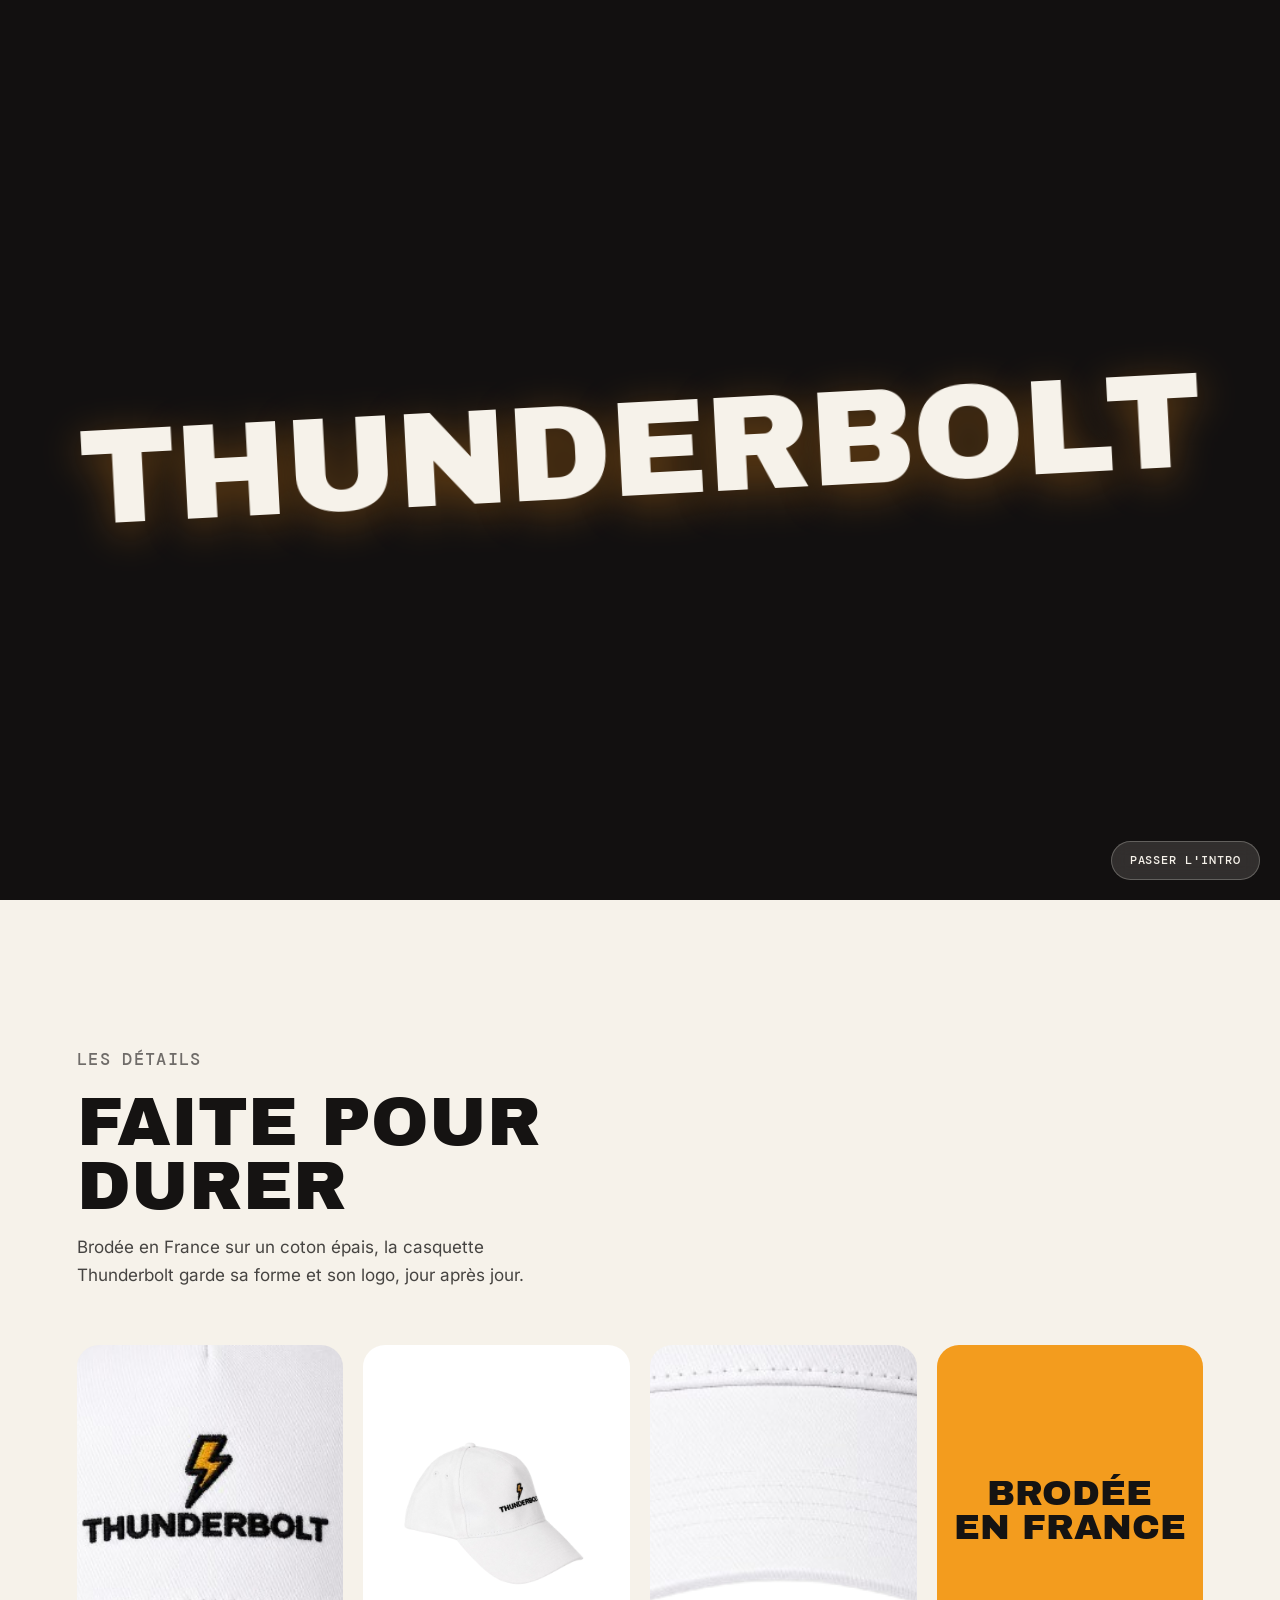
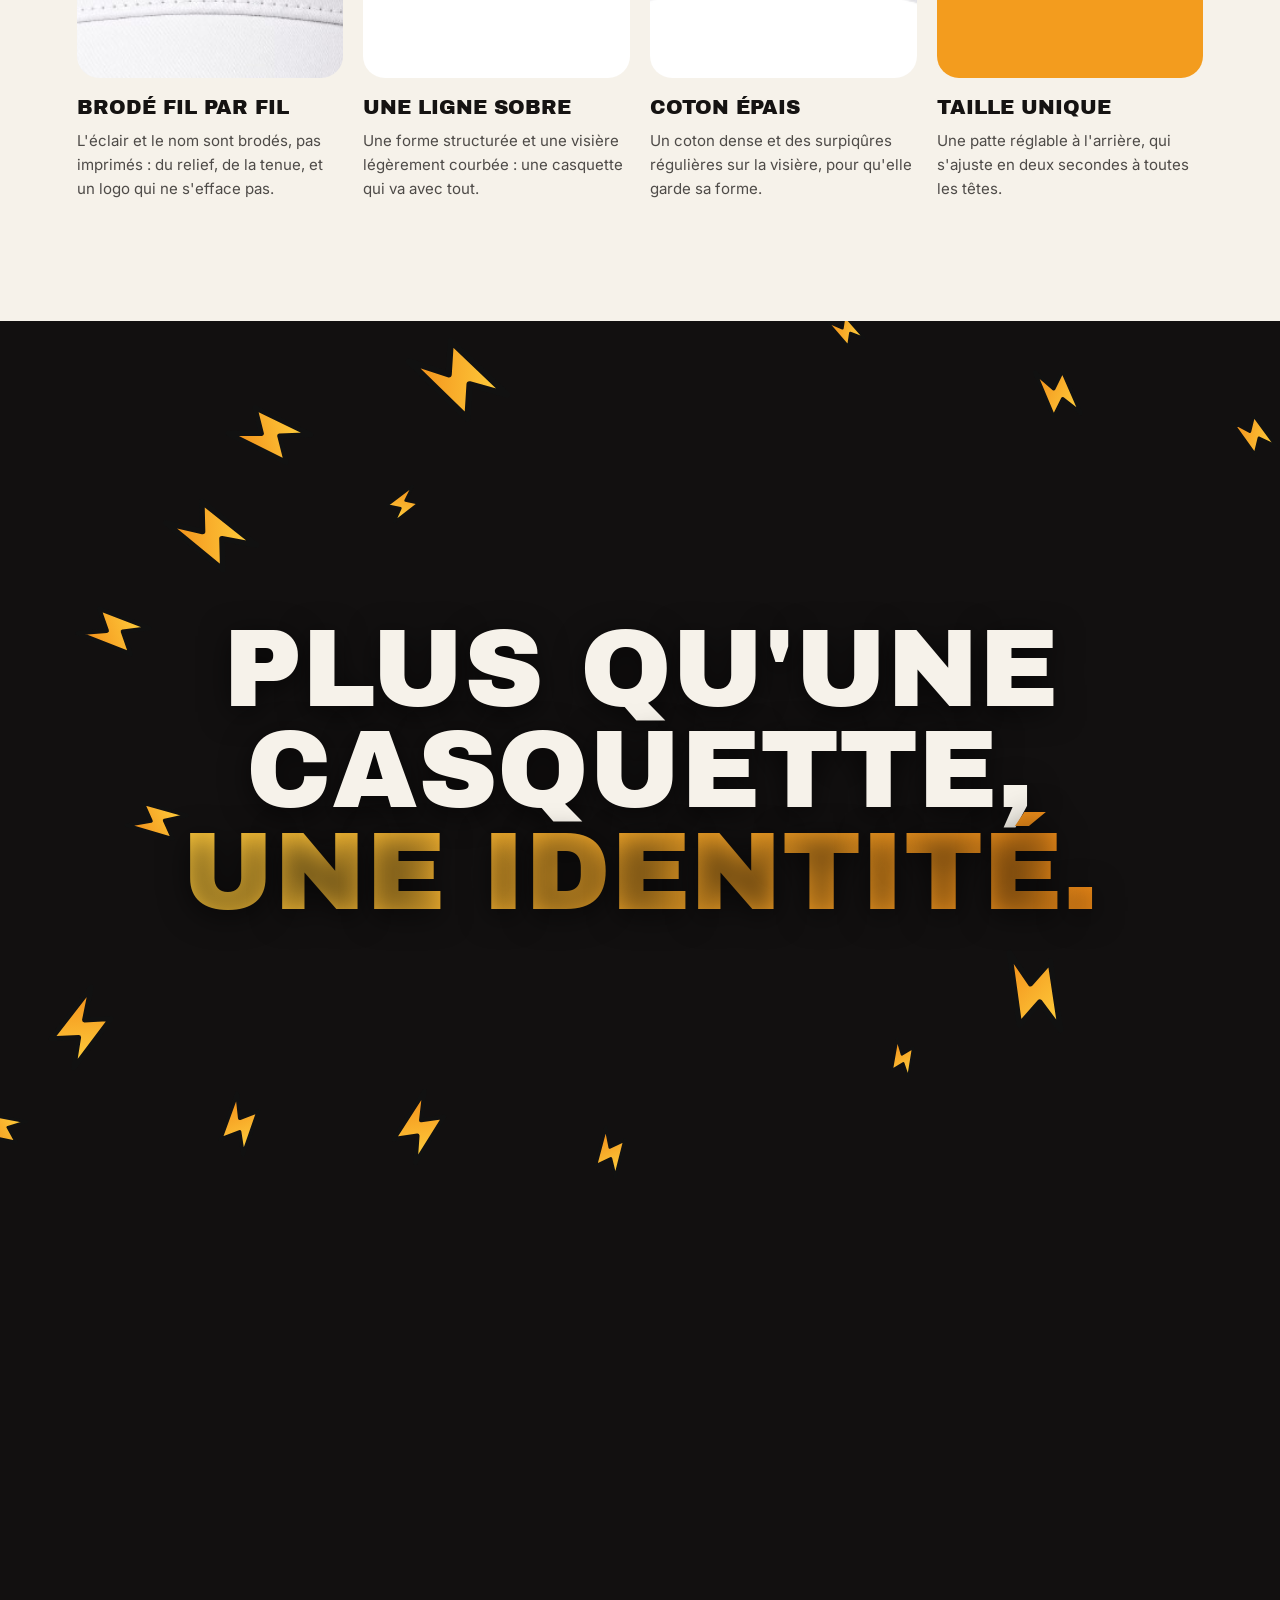
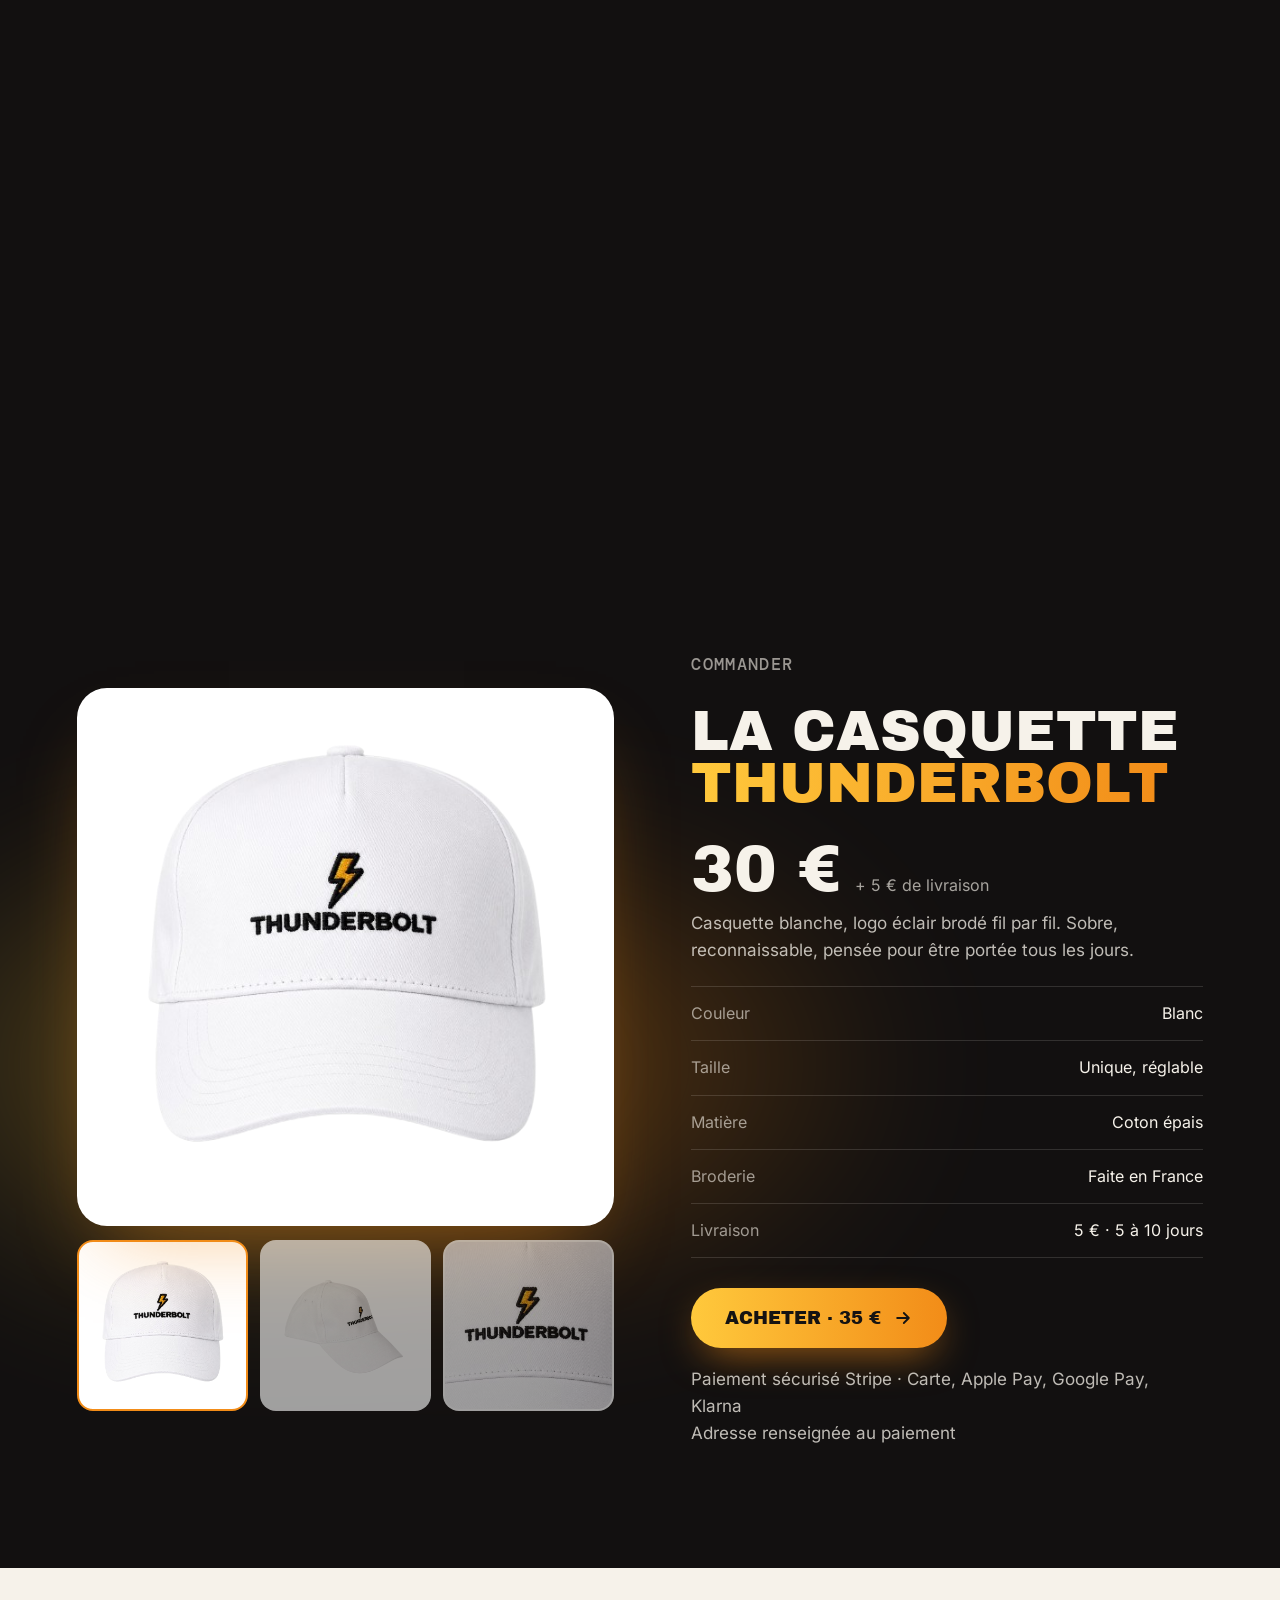
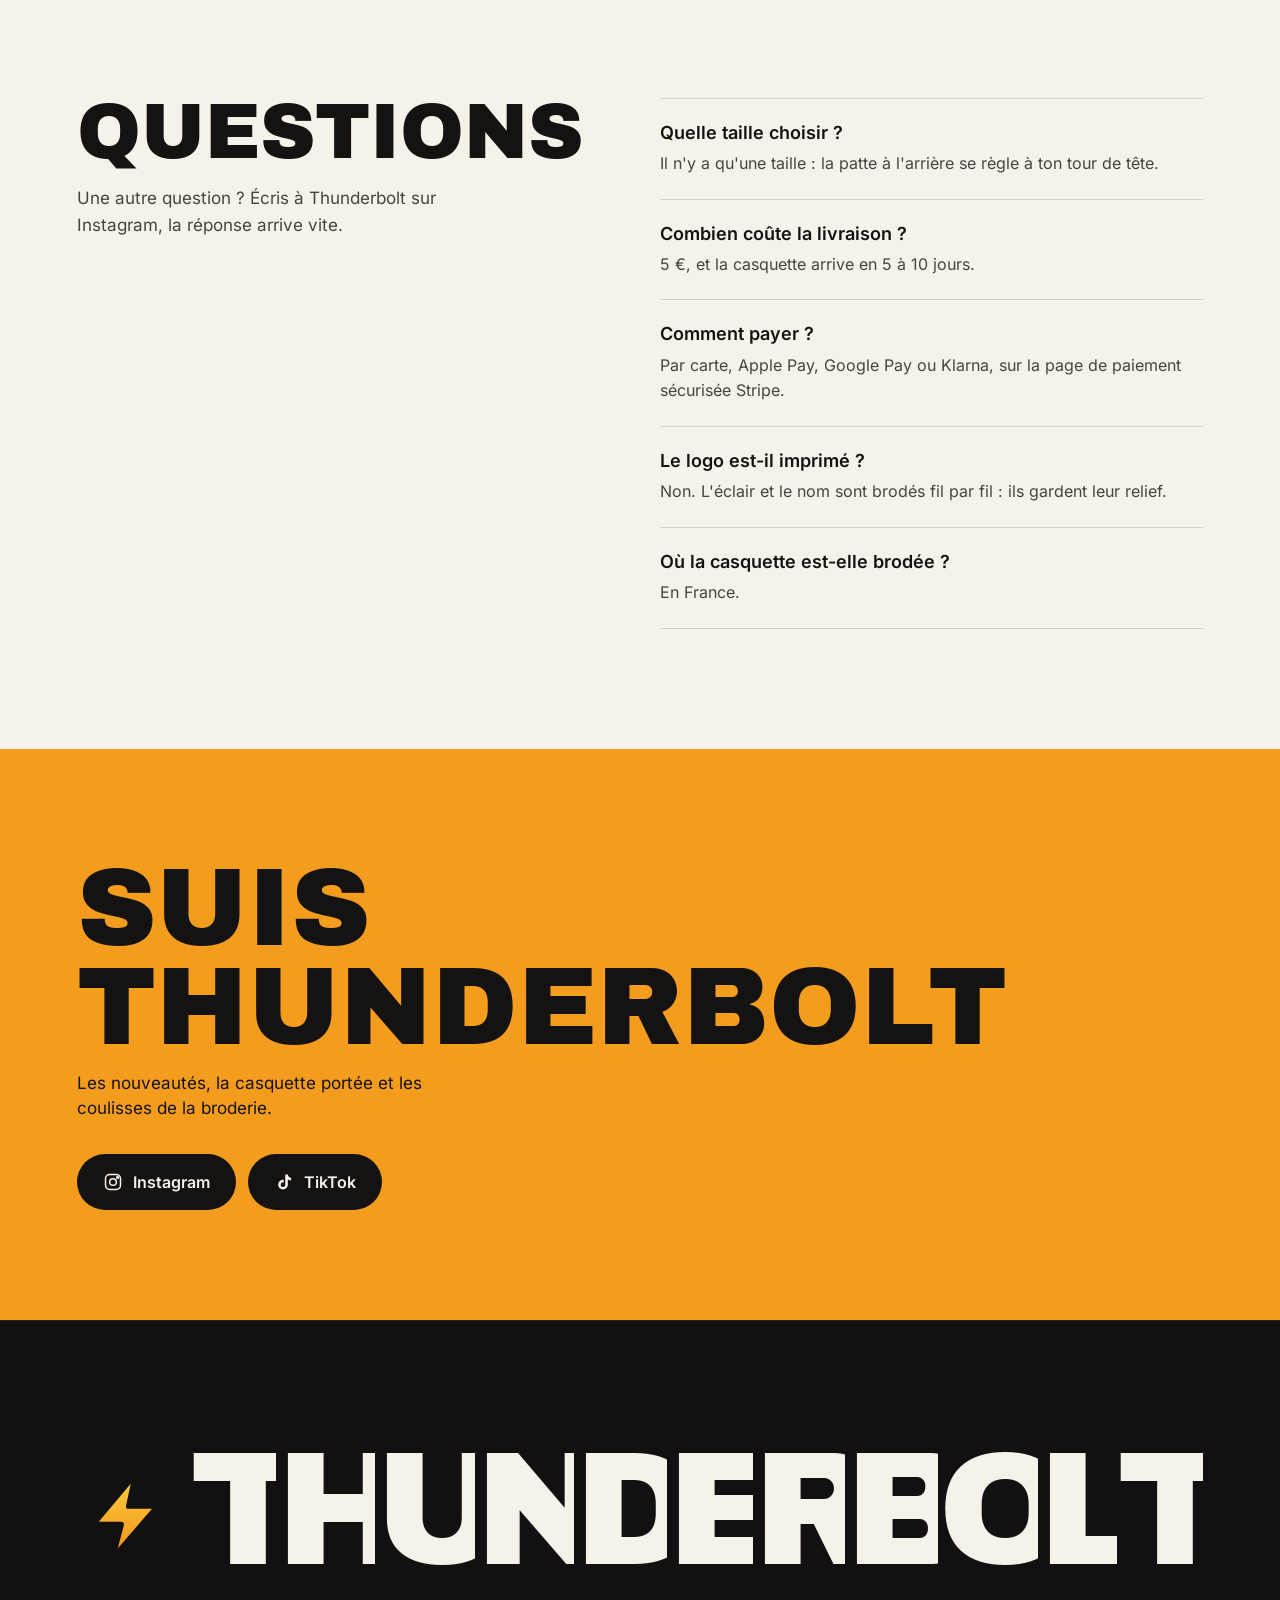
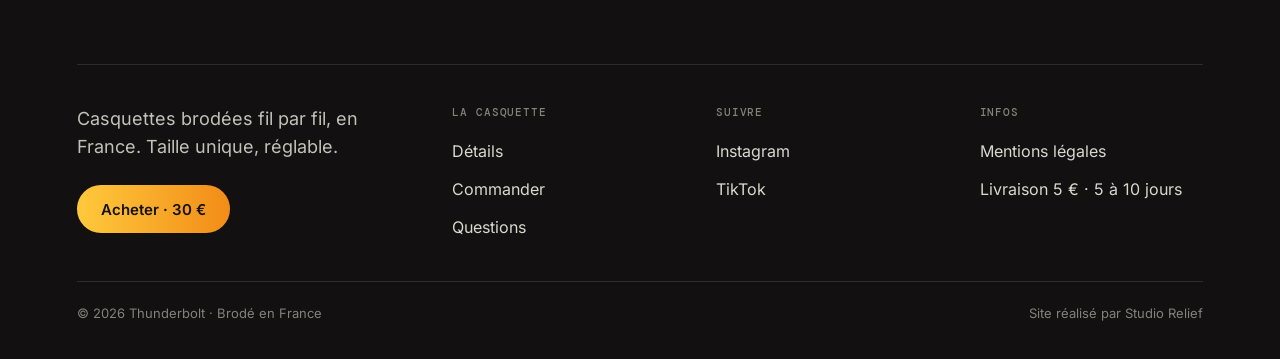
